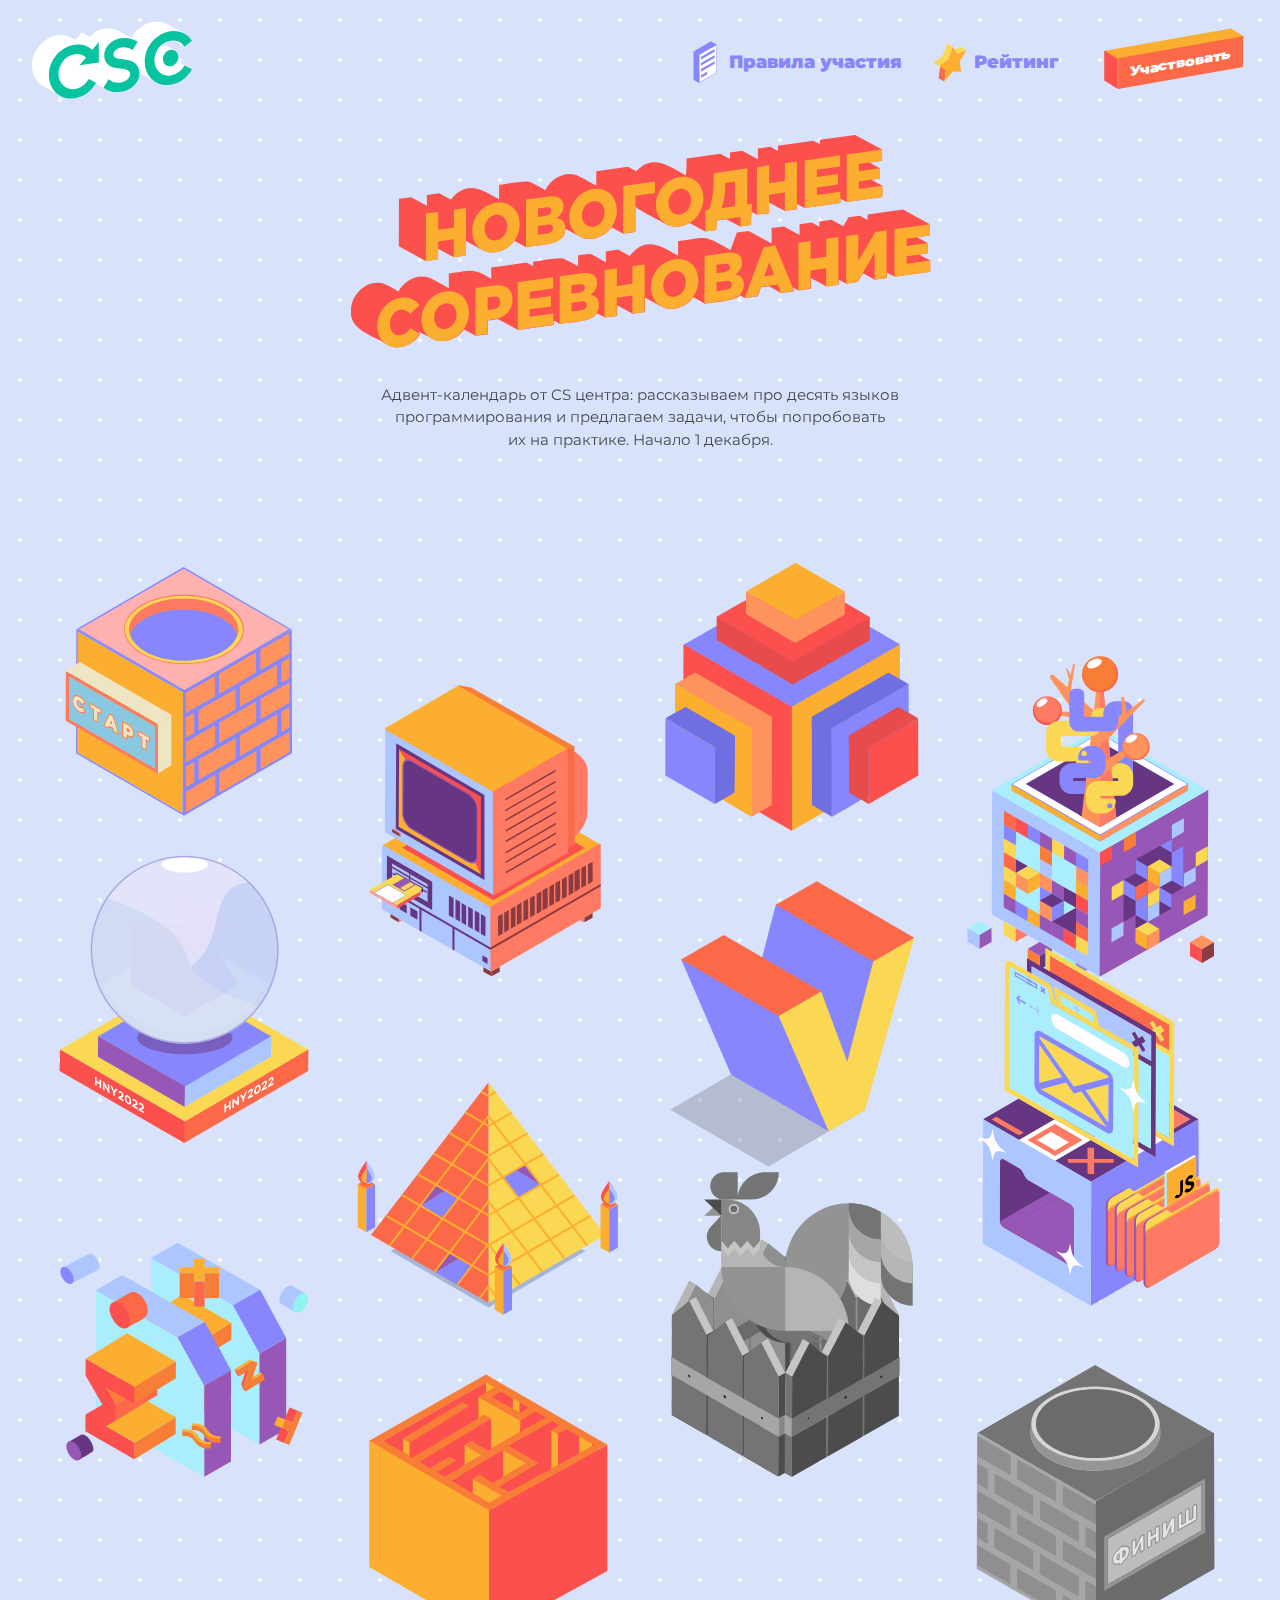
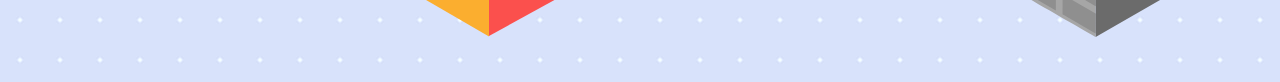
==== index.html @ 32e1a14e "fix" ====
<!DOCTYPE html>
<html lang="en">
<head>
    <meta charset="utf-8">
  <title>Новогоднее соревнование в CS центре</title>
  <meta name="viewport" content="width=device-width, initial-scale=1">
  <link rel="shortcut icon" href="img/favicon.ico"/>
  <link rel="preconnect" href="https://fonts.googleapis.com">
  <link rel="preconnect" href="https://fonts.gstatic.com" crossorigin>
  <link href="https://fonts.googleapis.com/css2?family=Montserrat:ital,wght@0,400;0,900;1,400&display=swap"
        rel="stylesheet">
  <link rel="stylesheet" href="css/style.css">
  <meta property="og:image" content="https://advent.compscicenter.ru/img/meta.jpg">
  <!-- Yandex.Metrika counter -->
  <script type="text/javascript">
    (function (m, e, t, r, i, k, a) {
      m[i] = m[i] || function () {
        (m[i].a = m[i].a || []).push(arguments)
      };
      m[i].l = 1 * new Date();
      k = e.createElement(t), a = e.getElementsByTagName(t)[0], k.async = 1, k.src = r, a.parentNode.insertBefore(k, a)
    })
    (window, document, "script", "https://mc.yandex.ru/metrika/tag.js", "ym");

    ym(86596316, "init", {
      clickmap: true,
      trackLinks: true,
      accurateTrackBounce: true
    });
  </script>
  <noscript>
    <div><img src="https://mc.yandex.ru/watch/86596316" style="position:absolute; left:-9999px;" alt=""/></div>
  </noscript>
  <!-- /Yandex.Metrika counter -->
</head>
<body>
<header class="header">
  <div class="header__logo"><img src="img/logo-csc.svg" width="160" height="80" alt=""></div>
  <div class="header__menu">
    <a class="header__link" href="/rules.html"><img src="img/rules.svg" width="48" height="48"
                                                    alt="">Правила
      участия</a>
    <a class="header__link" href="/top.html"><img src="img/star.svg" width="48" height="48"
                                                  alt="">Рейтинг</a>
    <div id="btnModal" class="btn-start">
      <span class="side-top"></span>
      <span class="side-left"></span>
      <span class="side-right">Участвовать</span>
    </div>
  </div>
</header>

<img src="img/logo-3.svg" style="width: 90%; max-width: 600px; margin: 0 auto 20px auto;" alt="">
<p class="subtitle">Адвент-календарь от&nbsp;CS&nbsp;центра: рассказываем про десять языков программирования и&nbsp;предлагаем
  задачи, чтобы попробовать их&nbsp;на&nbsp;практике.
  Начало 1&nbsp;декабря.</p>

<div class="steps-wrapper">
  <div class="step" id="start">
    <div class="svg-wrapper">
      <svg version="1.1" id="Layer_1" xmlns="http://www.w3.org/2000/svg" x="0" y="0" viewBox="0 0 520 972"
           xml:space="preserve">
  <path d="M466.6 554.1 259.3 434.6 53.6 554.2l.5.3h.2l206.4 119.2 205.2-119.2h-.7l.9-.1.5-.3z" fill="#ffb1b0"/>
        <g id="side-back">
    <path
      d="M370 553.1H148.9c.2 16.3 11.1 32.6 32.6 45 21.6 12.5 50 18.7 78.3 18.7 2.1 0 4.1 0 6.2-.1 4.3-.1 8.6-.4 12.9-.9 3.4-.3 6.7-.8 10-1.3 6.3-1 12.4-2.3 18.4-3.9 2.9-.8 5.7-1.6 8.4-2.6.1 0 .1 0 .2-.1 4.6-1.6 9-3.4 13.3-5.4.1 0 .2-.1.3-.1 2.9-1.4 5.7-2.8 8.4-4.4 21.4-12.3 32-28.6 32.1-44.9z"
      fill="#ff7a63"/>
          <path
            d="M350.1 522.6zM370 529c-5.9-8.6-14.9-16.5-26.6-23.3-15.4-8.9-34.3-15.1-54.9-18 20.6 3 39.5 9.1 54.9 18 11.7 6.8 20.7 14.7 26.6 23.3zM176 505.7c15.5-9 34.5-15.2 55.3-18.1-20.7 3-39.8 9.1-55.3 18.1-20 11.6-31.8 26.6-34 42.8 2.2-16.1 14.1-31.2 34-42.8zM53.6 554.2l205.8-119.6z"
            fill="none"/>
          <path
            d="M378.4 554.2c0-6.9-1.8-13.6-5.2-20-.3-.5-.6-1.1-.9-1.6-.7-1.2-1.5-2.4-2.3-3.6-5.9-8.6-14.9-16.5-26.6-23.3-15.4-8.9-34.3-15.1-54.9-18-9.4-1.4-19.1-2-28.9-2-9.7 0-19.1.7-28.3 2-20.8 2.9-39.8 9.1-55.3 18.1-20 11.6-31.8 26.6-34 42.8-.3 1.9-.4 3.8-.4 5.7v.3h.4v1.4h236v-1.4h.4v-.4z"
            fill="#ff7a63"/>
          <path
            d="M143.2 556.2h8.2c-.2-16.1 10.2-32.3 31.4-44.6 2.5-1.4 5-2.8 7.7-4.1 1.9-.9 3.8-1.7 5.8-2.6 1.2-.5 2.5-1 3.8-1.5 8.9-3.4 18.5-5.9 28.5-7.6 2.7-.5 5.4-.9 8.1-1.2 7.4-.9 14.8-1.4 22.3-1.4h.2c7.4 0 14.8.5 22 1.3 2.8.3 5.5.7 8.2 1.2 13.8 2.3 26.9 6.2 38.6 11.8.4.2.7.4 1.1.5 2.3 1.1 4.5 2.3 6.6 3.5 6.2 3.6 11.5 7.5 15.9 11.7.1.1.3.2.4.4 1.2 1.2 2.4 2.4 3.4 3.6.2.2.4.5.6.7l.1.1c7.6 8.8 11.4 18.5 11.4 28.2h8.5c.1-17.4-11.4-34.8-34.4-48.1-16.8-9.7-37.4-15.8-59.1-18.4-.3 0-.5-.1-.8-.1-2.4-.3-4.9-.5-7.4-.7-7.7-.6-15.5-.7-23.3-.4h-.3c-9 .4-18 1.3-26.7 2.9-1.2.2-2.5.5-3.7.7-1.9.4-3.8.8-5.6 1.3-.1 0-.1 0-.2.1-13.6 3.3-26.3 8.2-37.4 14.6-22.8 13.2-34.1 30.7-33.9 48.1z"
            fill="#fbd854"/>
          <path
            d="M259.3 434.6 53.6 554.2l.5.3 87.6 10v-10.3c0-1.9.1-3.8.4-5.7 2.2-16.2 14.1-31.2 34-42.8 15.5-9 34.5-15.2 55.3-18.1 9.1-1.3 18.6-2 28.3-2 9.9 0 19.6.7 28.9 2 20.6 3 39.5 9.1 54.9 18 11.7 6.8 20.7 14.7 26.6 23.3.8 1.2 1.6 2.4 2.3 3.6.3.5.6 1.1.9 1.6 3.4 6.4 5.1 13.1 5.2 20v10.3l87.6-10 .5-.3-207.3-119.5z"
            fill="#ffb1b0"/>
          <path
            d="M288.5 487.7c-9.4-1.4-19.1-2-28.9-2-9.7 0-19.1.7-28.3 2 9.1-1.3 18.6-2 28.3-2 9.9 0 19.6.6 28.9 2zM141.6 554.2c0-1.9.1-3.8.4-5.7-.2 1.9-.4 3.8-.4 5.7v.3c.1-.1 0-.2 0-.3zM370 529c.8 1.2 1.6 2.4 2.3 3.6-.7-1.2-1.5-2.4-2.3-3.6z"
            fill="#ffb1b0"/>
          <path fill="#8886fc"
                d="m53.6 554.2 205.7-119.6 207.1 119.6-.5.3h6.1L259.3 431.4 48 554.2l.5.3h5.6zM259.3 434.6l207.1 119.6z"/>
          <path
            d="M335 532.8c-2.4-1.4-5-2.7-7.6-3.9-42.2-19.9-104.7-18.5-143.9 4-16.1 9.2-25.9 20.7-29.5 32.7 3.6 12.1 13.7 23.7 30 33.1 41.9 23.9 109.9 23.9 151.5 0 16.1-9.2 25.9-20.7 29.5-32.7-1.8-5.8-5-11.6-9.7-17-5.1-5.9-11.8-11.4-20.3-16.2z"
            fill="#8886fc"/>
  </g>
        <g id="flag">
    <g id="group_00000018919276473074870070000007630770149804417209_">
      <path id="wood" d="m423.6 5.6 9.6 8.1-100.4 119.4-9.6-8.1L423.6 5.6z" fill="#a1a3a8"/>
      <g id="textile">
        <path d="m423.8 5 14.9 12.6-12.6 14.9-14.9-12.6L423.8 5z" fill="#8886fc"/>
        <path d="m438.7 17.6 14.9 12.6L441 45.1l-14.8-12.6 12.5-14.9z" fill="#fff"/>
        <path d="m453.6 30.1 14.9 12.6L456 57.6 441 45l12.6-14.9zM483.5 55.3l14.9 12.6-12.6 14.9-14.9-12.6 12.6-14.9z"
              fill="#8886fc"/>
        <path
          d="m468.5 42.7 14.9 12.6-12.6 14.9-14.9-12.6 12.6-14.9zM411.2 19.9l14.9 12.6-12.6 14.9-14.9-12.6 12.6-14.9z"
          fill="#fff"/>
        <path d="m426.2 32.6 14.9 12.6-12.6 14.9-14.9-12.6 12.6-14.9z" fill="#8886fc"/>
        <path
          d="M441.1 45.1 456 57.6l-12.5 14.9-14.9-12.6 12.5-14.8zM470.9 70.2l14.9 12.6-12.6 14.9-14.9-12.6 12.6-14.9z"
          fill="#fff"/>
        <path d="m456 57.6 14.9 12.6-12.6 14.9-14.9-12.6L456 57.6z" fill="#8886fc"/>
        <path d="M386.1 49.7 401 62.3l-12.6 14.9-14.9-12.6 12.6-14.9z" fill="#fff"/>
        <path d="m401 62.3 14.9 12.6-12.6 14.9-14.9-12.6L401 62.3z" fill="#8886fc"/>
        <path d="m416 74.9 14.9 12.6-12.6 14.9-14.9-12.6L416 74.9zM445.8 100l14.9 12.6-12.6 14.9-14.9-12.6 12.6-14.9z"
              fill="#fff"/>
        <path
          d="m430.9 87.5 14.9 12.6-12.6 14.9-14.9-12.6 12.6-14.9zM398.7 34.9l14.9 12.6L401 62.4l-14.9-12.6 12.6-14.9z"
          fill="#8886fc"/>
        <path d="M413.6 47.4 428.5 60l-12.6 14.9L401 62.4l12.6-15z" fill="#fff"/>
        <path d="m428.5 59.9 14.9 12.6-12.6 14.9L416 74.9l12.5-15zM458.3 85l14.9 12.6-12.5 14.9-14.9-12.6L458.3 85z"
              fill="#8886fc"/>
        <path d="m498.4 67.9 14.9 12.6-12.6 14.9-14.9-12.6 12.6-14.9z" fill="#fff"/>
        <path d="m485.8 82.7 14.9 12.6-12.6 14.9-14.9-12.6 12.6-14.9z" fill="#8886fc"/>
        <path d="m473.3 97.7 14.9 12.6-12.6 14.9-14.9-12.6 12.6-14.9z" fill="#fff"/>
        <path d="m460.7 112.5 14.9 12.6L463 140l-14.8-12.5 12.5-15z" fill="#8886fc"/>
        <path d="m443.4 72.5 14.9 12.6-12.6 14.9-14.9-12.6 12.6-14.9z" fill="#fff"/>
      </g>
    </g>
  </g>
        <g id="hand">
                  <g id="finger">
    <g id="group_00000143580606124979761300000018075199754390629787_">
      <path
        d="M319.8 345.7s13.7-13.9 13.4-13.9c16.1-15.9 11.3-35.3-10.3-38.3-6.7 1-21.1 16.4-21.1 16.4-1.2 1.2-5.5 6.5-6.8 7.8l-3.8 3.7 28.6 24.3zm-12.3-25.2s.1 0 0 0c.1 0 0 0 0 0z"
        fill="#fbd854"/>
      <path d="m300.3 329.9 21.1-21.3c5.4-3.3 12.4 4.4 7.9 9-.2.2-19.1 21.5-19.1 21.5l-9.9-9.2z" fill="#fbae2f"/>
    </g>
  </g>
          <g id="group">
      <path
        d="M327.4 220.2c-8.7 10.4-41.7 49.7-51 60.7l-50-42 51-60.7 7.2 6 12.1 10.2c2.8 2.3 8.5 7.2 11.3 9.5l12.1 10.2 7.3 6.1zM326.5 203.4l21.6-25.7 9.9 8.3-21.6 25.7-9.9-8.3zM315.7 284.3l-16.2 19.2-15-12.6 1.3-1.5 31.4-37.4c6.8 9.6 6.2 23.5-1.5 32.3z"
        fill="#8ac8e1"/>
            <path d="M306.1 321.5s-.1 0 0 0c-.1 0 0 0 0 0z" fill="#fff"/>
            <path d="M247.8 361.3c-.4.1-.8.2-1.2.2.4-.1.8-.1 1.2-.2z" fill="#adc6ff"/>
            <path
              d="M295.6 314.4c-.3 1.3-.6 4.7-.8 6 0 0-42.2 42.6-43.9 43.1 0 0-6-3.6-5.9-3.6.4-14.8 8.7-29.2 16.1-42.1l16.2-19.2 18.3 15.8z"
              fill="#adc6ff"/>
            <path
              d="M246.6 361.5c.4 0 .8-.1 1.2-.2-.4.1-.8.1-1.2.2zm67.7-4.4-.1.1c.1 0 .1 0 .1-.1.1 0 0 0 0 0zm-67.7 4.4c.4 0 .8-.1 1.2-.2-.4.1-.8.1-1.2.2z"
              fill="#fff"/>
            <path
              d="m301 310.5-1-.3c-1.3 1.3-5.8 6.8-7.2 8.2 0 0-41.1 40.9-41.8 41.4h-1c-3 3.2-7.9-.1-10-2.1-5.2-6.5 1.5-17.5 3.2-24.4-6.8-4.7-17.6 1.1-22.3 6.4-7.1 8.5-8.5 21.1-7.4 30.4l12.6 61.5-33.7 217.9c-.3 1.9.2 3.8 1.5 5.2 1.2 1.4 3 2.3 4.9 2.3h97.8c3.5 0 6.3-2.7 6.5-6.1L314 459.8l53.6-53.6c7.3-7.3 7.3-19.1 0-26.4-2-2-4.4-3.5-7-4.4 2.2-9.7-4.5-20-14.2-22 1.1-8.8-5.4-17.2-14.4-19m-26-12.9s.1 0 0 0c.1 0 0 0 0 0z"
              fill="#fbd854"/>
            <path
              d="M306 321.5s.1 0 0 0c.1 0 0 0 0 0zm8.3 35.6-.1.1c.1 0 .1 0 .1-.1.1 0 0 0 0 0zM303 199.7l5 4.2-5-4.2z"
              fill="#fff"/>
            <path d="m300.5 112 2.1-2.5 10 8.4-11 12.1-1.1-18z" fill="#8ac8e1"/>
            <path d="m314.3 357.1-.1.1c.1 0 .1 0 .1-.1.1 0 0 0 0 0zm-8.3-35.6s.1 0 0 0c.1 0 0 0 0 0z" fill="#fbae2f"/>
            <path
              d="M306 321.5s.1 0 0 0c.1 0 0 0 0 0zm0 0s.1 0 0 0c.1 0 0 0 0 0zm-59.4 40c.4 0 .8-.1 1.2-.2-.4.1-.8.1-1.2.2zm3.4-1.7h1-1z"
              fill="#fbd854"/>
            <path
              d="M323 324.5c-7.8 9.6-17.9 21.2-24.9 29.8l-1.3 1.6c-2.2 2.7-1.9 6.6.7 8.9s6.5 2.2 8.9-.2l3.3-3.3 4.5-4.5h.2s0-.1-.1-.1l9.5-9.5c1.9-1.9 4.9-2.2 7.1-.7 3.1 1.9 3.3 6.4.7 8.9L329 358h.1c-4.5 4.4-11.3 11.2-15.8 15.6l9.4 9.2 9.3-9.1 6.5-6.5c3.5-3.6 9.9-1 9.9 4.1 0 1.5-.6 3-1.7 4l-5.8 5.7c-2.8 2.8-7.6 7.5-10.5 10.3l4.7 4.6 4.7 4.6c4-3.9 9.5-9.4 13.5-13.3 5.6-1.6 9.9 5.3 5.7 9.5-3.5 3.4-10.5 10.4-14 13.8L303.5 452c-1.2 1.1-1.9 2.7-2 4.4l-.1 2.2L290.8 644h-84.1l32.9-211.7c.1-.8.1-1.6-.1-2.3l-12.8-62.3c-.6-6.8.6-16.1 5.5-20.8.4 5 .9 10.7 1.2 13.4 1.1 9.6 9.1 15.4 18.2 13.2 3.9-.9 7.9-3.1 11.2-6.4l30.2-30.2 18.9-18.9"
              fill="#fbae2f"/>
            <g>
        <path d="M355.9 152.4c-7.7 9.2-30.1 35.8-38.2 45.4-4.3-3.6-29.6-24.9-34.4-28.9l38.2-45.4 34.4 28.9z"
              fill="#8ac8e1"/>
              <path d="M269.6 294.4c-30.9 28-75.5-7.7-55.3-43.9.3-.6 4.3-6 4.6-6.6l56.7 44.7-6 5.8z" fill="#adc6ff"/>
              <path
                d="m345.5 218 28.6-34.1-18.3-15.4 14.7-17.6c-18.1-15.3-52.2-44-70-58.9l-13 15.4 2.3 35c-15 17.8-57.8 68.9-73.4 87.5-13.8 13.4-21.2 33.8-14.1 52-14.1-1.8-28.6 3.8-37.7 14.8l9.9 8.4c9.9-12.3 29.5-14 41.4-3.6 9.7 8.2 22.2 11.9 34.7 10.4-3.7 6.7-6.6 13.6-8.8 20.8 0 0 0-.1-.1-.1-1.2 6.2-9 22-1.9 26 2 2.6 7.7 3.8 11 1.1.6-15.4 4.9-31.1 13.5-44.1l12.7-15.1 16.4 13.8c-.3 1.3-.6 2.7-.8 4 3.5-3.6 8.4-8.1 11.5-12l.2.2c19-26.3 50.2-1.7 32.6 20.2l-5.2 6.4c2.7.6 5.2 1.8 7.3 3.5l8.3-9.8c13.6-15.3 1.5-41.2-18.9-40.7 7.2-13 5.3-30.6-4.4-41.8m12.2-34.1-8.4-7 20.3-24.2 8.4 7-20.3 24.2zm-33.5-99.3 8.4 7.1-8.7 9.6-1-15.2 1.3-1.5zm18.6 15.6 31.7 26.6c-7.1 8.5-27.7 32.9-35.1 41.8-4-3.3-27.2-22.9-31.7-26.6l35.1-41.8zM267 292c-29.5 24.2-68.8-11.2-48.3-43l49.7 41.8c-.5.4-1 .8-1.4 1.2zm47.7-7.2-14.9 17.8L286 291l1.2-1.4 29-34.5c6.2 8.7 5.6 21.6-1.5 29.7zm-.4-49-37.9 45.1-50-42 51-60.7 7.2 6-27.1 32.2c-2.8 3.3-2.4 8.3 1 11.2 3.4 2.8 8.4 2.4 11.2-1l27.1-32.2c2.8 2.3 8.5 7.2 11.3 9.5L281 236.1c-2.8 3.3-2.4 8.3 1 11.2 3.3 2.8 8.3 2.4 11.2-1l27.1-32.2 7.3 6.1-13.3 15.6z"
                fill="#fff"/>
              <path
                d="M242.5 332.6c-.1.2-.2.5-.2.8l-.1-.1.2-.8.1.1zm5.3 28.7c-.4.1-.8.2-1.2.2.4-.1.8-.1 1.2-.2zm3.8-9.2-1.6 7.7c1 0 .9 0 1 .1 0-2.6.2-5.2.6-7.8z"
                fill="#fff"/>
      </g>
    </g>
  </g>
        <g id="side-front">
    <path
      d="m472.6 748.6-.1-48.9-.1-47.3-.1-49.7-.1-48.2-66 37.4-81.6 47.1-65.3 37.7.1 48.9v.8l.1 47.3v1.6l.1 47.3v.8l.1 48.1v.8l.1 48.9 65.3-37.7.7-.4 80.9-46.7 66-38.1-.1-49.7z"
      fill="#8886fc"/>
          <path fill="#ff935e"
                d="m263.6 719-.1-39.9 57.5-33.2.1 40zM329.5 876.2l-.2-40 73.1-42.1.1 39.9zM411 829.1l-.1-40 57.5-33.1.1 39.9zM452 756.4l-.1-39.9 16.3-9.4.1 39.9zM370.5 803.5l-.2-39.9 73.1-42.2.1 39.9zM410.8 731.2l-.2-39.9 57.5-33.1.1 39.9zM451.8 659.4l-.1-39.9 16.2-9.4.2 39.9zM264.2 913.9l-.1-40 57.4-33.1.1 39.9zM288.9 850.6l-.1-39.9 73-42.2.1 39.9zM329.2 778.3l-.1-39.9 73-42.1.1 39.9zM370.2 706.5l-.1-39.9 73-42.2.1 39.9zM410.5 634.2l-.1-39.9 57.4-33.1.1 39.9zM288.6 753.6l-.1-39.9 73-42.2.2 39.9zM328.9 681.3l-.1-39.9 73-42.2.2 40z"/>
          <g>
      <path fill="#ff935e" d="m263.9 816-.1-39.9 57.4-33.2.2 40z"/>
    </g>
          <g>
      <path fill="#ff935e" d="m263.8 767.9-.1-39.9 16.3-9.4.1 39.9z"/>
    </g>
          <g>
      <path fill="#ff935e" d="m264 864.9-.1-39.9 16.3-9.4.1 39.9z"/>
    </g>
          <g>
      <path d="m50.8 558.7 207.1 119.6-.7 238L50.1 796.7l.7-238z" fill="#fbae2f"/>
    </g>
          <g>
      <path d="m47.9 553.8 212.8 122.9-.7 244.5L47.2 798.3l.7-244.5zm209.3 362.5.7-238L50.8 558.7l-.7 238 207.1 119.6"
            fill="#8886fc"/>
    </g>
          <g>
      <path
        d="M344 602.7c-20.7 12-47.8 19-76.9 20 29-1 56.2-8 76.9-20 12.5-7.3 21.9-15.9 27.6-25.3-5.8 9.4-15.1 18-27.6 25.3zM141.9 558.8c2 16.6 14.1 32.1 34.7 43.9 22.4 12.9 52.2 20.1 83.8 20.1-31.6 0-61.4-7.1-83.8-20.1-20.6-11.9-32.7-27.3-34.7-43.9zM374.7 571.5c-.9 2-1.9 4-3.1 5.9 1.2-2 2.2-3.9 3.1-5.9z"
        fill="none"/>
            <path
              d="M374.4 554.5c0 16.9-11.1 33.7-33.2 46.6-7.7 4.5-16.3 8.2-25.5 11.1-3.7 1.2-7.6 2.3-11.5 3.2-1.7.4-3.3.8-5 1.1-6.2 1.3-12.5 2.3-18.8 2.9-2.2.2-4.3.4-6.5.6-2.6.2-5.2.3-7.8.4h-.7c-21.3.5-42.9-2.4-62-8.7-8.6-2.8-16.6-6.4-24-10.6-22.3-12.9-33.5-29.7-33.8-46.6h-4c0 1.4.1 2.9.3 4.3 2 16.6 14.1 32.1 34.7 43.9 22.4 12.9 52.2 20.1 83.8 20.1 2.2 0 4.4 0 6.6-.1 29.1-.9 56.2-7.9 76.9-20 12.5-7.3 21.9-15.9 27.6-25.3 1.2-1.9 2.2-3.9 3.1-5.9l.9-2.1c1.8-4.8 2.8-9.8 2.8-14.8h-3.9v-.1z"
              fill="#ff7a63"/>
            <path
              d="M261 621c8.7-.1 17.4-.7 25.8-1.8 2.9-.4 5.8-.9 8.6-1.4 1.4-.3 2.7-.5 4.1-.8 3.4-.7 6.8-1.5 10.2-2.5.5-.1.9-.2 1.4-.4 11.2-3.2 21.8-7.5 31.1-12.9 22.5-13.1 33.8-30.2 33.8-47.4h-8.5c-.1 15.9-10.5 31.8-31.4 43.9-2.6 1.5-5.3 3-8.2 4.3-.1 0-.2.1-.3.1-4.1 1.9-8.5 3.7-13 5.2-.1 0-.1 0-.2.1-2.7.9-5.5 1.8-8.2 2.5-5.8 1.6-11.8 2.9-18 3.8-3.2.5-6.5.9-9.8 1.3-4.2.4-8.4.7-12.6.8-2 .1-4 .1-6 .1-27.7 0-55.4-6.1-76.5-18.3-21-12.1-31.6-28-31.8-43.9h-8.2c.2 17.2 11.7 34.4 34.5 47.5 7.5 4.3 15.7 7.9 24.5 10.8 18.1 5.9 38.4 8.9 58.6 8.8-.1.2 0 .2.1.2z"
              fill="#fbd854"/>
            <path
              d="m375.6 569.3-.9 2.1c-.9 2-1.9 4-3.1 5.9-5.8 9.4-15.1 18.1-27.6 25.3-20.7 12-47.8 19-76.9 20-2.2.1-4.4.1-6.6.1-31.6 0-61.4-7.1-83.8-20.1-20.6-11.9-32.7-27.3-34.7-43.9-.2-1.4-.3-2.8-.3-4.3H54.1l206.6 119.3 205.2-119.2h-87.6c0 5.1-.9 10-2.7 14.8z"
              fill="#ffb1b0"/>
            <path
              d="m375.6 569.3-.9 2.1c.3-.6.6-1.4.9-2.1zM141.7 554.5zM260.4 622.8c2.2 0 4.4 0 6.6-.1-2.2 0-4.4.1-6.6.1z"
              fill="#ffb1b0"/>
            <path fill="#8886fc" d="M260.7 673.8 54.1 554.5h-5.6L260.7 677 472 554.5h-6.1zM54.1 554.5l206.6 119.3z"/>
    </g>
  </g>
        <g id="btn">
    <path fill="#ff7a63"
          d="m131.8 719-6.5-3.7-.1 19.7-6.5-3.7v-19.8l-7.1-4.1v-6.2l20.2 11.7zM95.8 710.4l2.1 1.3v11l-2.1-1.2-4.4-2.6-.1 17.4v2.4l-2.1-1.2-6.5-3.8-2.2-1.2V730l.1-17.3-5-2.9-2.1-1.2v-11l2.1 1.2zM114 739.1l2.6-6 2.6 9z"/>
          <path fill="#eee5c4" d="M95.8 712.9v6.1l-6.5-3.7-.1 19.7-6.5-3.7v-19.8l-7.1-4.1v-6.2z"/>
          <path
            d="m131.4 758.5 1.2 4.1-3.2-1.9-6.8-3.9-1.4-.8-.5-1.8-1.1-3.9-6.1-3.5-1.1 2.6-.5 1.2-1.4-.8-6.6-3.8-3.2-1.9 1.3-2.7 9.9-21 .6-1.2 1.4.8 6.1 3.5 1.4.8.5 1.8 9.5 32.4zm-8.7-4.1 6.8 3.9-9.7-32.3-6.1-3.5-9.9 21 6.6 3.8 1.7-3.8 9 5.2 1.6 5.7M152.1 752.7v3.6l-3.2-1.8v-3.7z"
            fill="#ff7a63"/>
          <path
            d="M149.9 749.6c2.2 1.3 3.6 3.2 3.6 5.5 0 2.1-1.4 2.7-3.6 1.4l-3-1.7V748l3 1.6zm2.2 6.7v-3.7l-3.2-1.8v3.7l3.2 1.8M191.1 765.5l2.1 1.2v11l-2.1-1.2-4.4-2.6-.1 17.4v2.4l-2.1-1.2-6.5-3.8-2.2-1.2v-2.4l.1-17.4-5-2.9-2.1-1.2v-11l2.1 1.2z"
            fill="#ff7a63"/>
          <path
            d="m33.7 647.2 169.5 97.9-.2 84-169.5-97.9.2-84zm95.8 113.5 3.2 1.9-1.2-4.1-9.7-32.3-.5-1.8-1.4-.8-6.1-3.5-1.4-.8-.6 1.2-9.9 21-1.3 2.7 3.2 1.9 6.6 3.8 1.4.8.5-1.2 1.1-2.6 6.1 3.5 1.1 3.9.5 1.8 1.4.8 7 3.8m-63.6-43.1 1.3-1.3-1.7-2.4-4.8-6.7-1.6-2.3-1.3 1c-1.3 1-2.1 1.1-3.6.3-2.2-1.3-3.4-4.3-3.4-6.6s1.2-4 3.4-2.7c1.4.8 2.3 2 3.4 4.1l1.3 2.6 1.7-.5 4.7-1.5 1.6-.5-1.2-2.6c-2.7-6-6.6-10.4-11.4-13.2-8-4.6-14.3-1.1-14.3 8s6.1 19.7 13.9 24.3c5.2 3.1 8.9 3 12 0m84.2 47.5c7.4 4.3 12.2 2.3 12.2-5.1 0-7.2-4.6-14.6-11.8-18.7l-10.1-5.8-2.1-1.2v2.5l-.1 26.6v2.4l2.1 1.2 6.5 3.8 2.1 1.2v-7.5l1.2.6m43.1 4v-2.5l-2.1-1.2-20.2-11.7-2.1-1.2v11l2.1 1.2 5 2.9v19.7l2.1 1.2 6.5 3.8 2.1 1.2v-19.7l4.4 2.5 2.1 1.2v-2.4l.1-6m-95.3-55v-2.5l-2.1-1.2-20.2-11.7-2.1-1.2v11l2.1 1.2 5 2.9v19.7l2.1 1.2 6.5 3.8 2.1 1.2v-19.7l4.4 2.5 2.1 1.2v-2.4l.1-6"
            fill="#8ac8e1"/>
          <path
            d="m65.4 713.9 1.7 2.4-1.3 1.3c-3 3-6.8 3.1-11.9.1-7.8-4.5-14-15.2-13.9-24.3 0-9.1 6.3-12.6 14.3-8 4.8 2.8 8.6 7.2 11.4 13.2l1.2 2.6-1.6.5-4.7 1.5-1.7.5-1.3-2.6c-1.1-2.1-2-3.3-3.4-4.1-2.2-1.3-3.4.4-3.4 2.7s1.1 5.3 3.4 6.6c1.4.8 2.3.8 3.6-.3l1.3-1 1.6 2.3 4.7 6.6zm-11.5 1.4c5.1 2.9 8 2.1 10.2-.1l-4.8-6.7c-1.4 1.1-2.8 1.6-5.2.2-3.2-1.9-5.5-6.3-5.5-10.2s2.3-5.8 5.5-3.9c2.2 1.3 3.7 3.3 5.1 6l4.7-1.5c-2-4.4-4.9-8.5-9.7-11.2-7-4-12.1-1-12.2 6.8.1 7.9 5.4 16.8 11.9 20.6M150.5 741.3c7.2 4.1 11.8 11.5 11.8 18.7 0 7.3-4.8 9.3-12.2 5.1l-1.1-.6v7.5l-2.1-1.2-6.5-3.8-2.1-1.2v-2.4l.1-26.6v-2.5l2.1 1.2 10 5.8zm-.4 21.4c5.8 3.3 10 2.4 10-3.9 0-6-3.8-11.7-9.6-15.1l-10.1-5.8-.1 26.6 6.5 3.8v-7.5l3.3 1.9"
            fill="#ff7a63"/>
          <path d="M27.3 636.2 27 734l181.6 104.8.3-97.8L27.3 636.2zM203 829 33.5 731.2l.2-84 169.5 97.9-.2 83.9"
                fill="#ff7a63"/>
          <path
            d="M54.3 687.9c4.7 2.7 7.6 6.8 9.7 11.2l-4.7 1.5c-1.3-2.7-2.9-4.7-5.1-6-3.2-1.9-5.5 0-5.5 3.9 0 4 2.2 8.4 5.5 10.2 2.4 1.4 3.8.9 5.2-.2l4.8 6.7c-2.2 2.2-5.1 3-10.2.1-6.6-3.8-11.9-12.6-11.8-20.6-.1-7.8 5.1-10.8 12.1-6.8zM119.8 726l9.7 32.3-6.8-3.9-1.7-5.8-9-5.2-1.7 3.8-6.6-3.8 9.9-21 6.2 3.6zm-5.8 13.1 5.2 3-2.5-9-2.7 6M150.5 743.8c5.9 3.4 9.7 9.1 9.6 15.1 0 6.3-4.2 7.2-10 3.9l-3.2-1.8v7.5l-6.5-3.8.1-26.6 10 5.7zm-.6 12.6c2.2 1.3 3.6.7 3.6-1.4 0-2.2-1.3-4.2-3.6-5.5l-2.9-1.7v6.8l2.9 1.8M191.1 774l-6.5-3.7-.1 19.8-6.5-3.8v-19.8l-7.1-4.1v-6.2l20.2 11.7zM243.1 719.2l-34.6 21.4L26.9 635.8l34.6-21.4z"
            fill="#eee5c4"/>
          <path fill="#eee5c4" d="m243 718.9.3 97.8-34.5 21.4-.3-97.8z"/>
  </g>
        <path fill="#fbae2f" d="m257 868.5 1-190-204-114-.8 53 181.6 104.8.1-.2.3 142.4z" id="btn-hidder"/>
</svg>
    </div>
  </div>
  <a href="/perl.html" class="step" id="perl">
    <div class="svg-wrapper">
      <svg xmlns="http://www.w3.org/2000/svg" xmlns:xlink="http://www.w3.org/1999/xlink" xml:space="preserve"
           viewBox="0 0 520 630">
        <defs>
          <clipPath id="disketa__hidder">
        <polygon stroke="black" stroke-width="20" points="27,416 27,409 81,378 141,412 80,447 "/>
      </clipPath>
      </defs>

        <g id="pc">
    <polygon fill="#ff7a63" points="84,463.5 92.2,468.6 84,473.3"/>
          <polygon fill="#8d3a40" points="68,463.9 84,473.1 84,463.5 68,454.2"/>
          <polygon fill="#8d3a40" points="250.9,570.5 267,579.8 267.1,570.1 251,560.8"/>
          <polygon fill="#fbae2f" stroke="#fbae2f" stroke-linejoin="round" stroke-miterlimit="10" stroke-width="4"
                   points="480.4,321.7 266.3,446.1 53.6,323.2 269.2,200"/>
          <path fill="#adc6ff" stroke="#adc6ff" stroke-linejoin="round" stroke-miterlimit="10" stroke-width="4"
                d="M53.2 323.5 266 446.4l-.2 121.7L53 446.3l.2-122.8z"/>
          <line x1="192" x2="192" y1="483" y2="525" fill="none"/>
          <g fill="#663682">
      <polygon points="79.1,427.6 65,419.5 64.9,435.7 79,443.8"/>
            <polygon points="86,447.8 100,455.9 100,439.9 86,431.8"/>
            <polygon points="107,460 121,468.1 121.1,451.9 107,443.8"/>
            <polygon points="88.1,393.6 75,386.1 75,391.9 88,399.4"/>
            <polygon points="205.1,433 196,427.7 195.9,466.8 205,472.2"/>
            <polygon points="217.1,440.5 208,435.3 207.9,473.9 217,479.2"/>
            <path
              d="M150.2 393.3 61 341.8l-.2 55.7L150 449l.2-55.7zm-45.7-3.7L78 374.8v3.8l-6-3.5v3.5l6 3.5v2.3l27 15.2V412l-34-19.7.1-25.7 33.5 19.4-.1 3.6zm.5-6.9L71 363v-5.5l34 19.7v5.5zm36 50.5-34-19.6V401l25 13.9v-9.7l-25-14v-3.6l34 19.6v26zm0-29.2-34-19.6v-6 .5l34 19.6v5.5z"/>
            <polygon points="132,411.4 139,415.5 139,412.4 132,408.3"/>
            <polygon points="259.1,543.9 249,538 249,549.6 259,555.5"/>
            <polygon points="192.2,425.7 183,420.4 182.9,459.5 192,464.9"/>
            <polygon points="230.1,447.6 221,442.3 220.9,481.5 230,486.8"/>
            <polygon points="243.1,455.1 234,449.9 233.9,488.6 243,493.8"/>
            <polygon points="255.1,462.2 246,456.9 245.9,496.1 255,501.4"/>
            <polygon
              points="264.5,527.2 266.5,523.8 55.2,401.9 53.2,405.2 125,446.7 125,489.8 129,491.9 129,449 190,484.3 190,527.1 194,529.3 194,486.5"/>
    </g>
          <polygon fill="#8d3a40" points="283,560.8 283,570.5 267,579.8 267,570.1"/>
          <polygon fill="#ff7a63" points="450,463.8 449.9,473.9 433,464.2 433.1,454"/>
          <polygon fill="#8d3a40" points="466,454.5 466,464.2 450,473.4 450,463.7"/>
          <path fill="#ff7a63" stroke="#ff7a63" stroke-linejoin="round" stroke-miterlimit="10" stroke-width="4"
                d="M266.8 444.1 480 321l.2 123.5L267 567.6l-.2-123.5z"/>
          <polygon fill="#8d3a40" points="377,405.1 377.1,444.2 368,449.6 367.9,410.4"/>
          <polygon fill="#8d3a40" points="365,412.4 365.1,451.5 356,456.9 355.9,417.7"/>
          <polygon fill="#8d3a40" points="352,420 352.1,458.7 343,463.9 342.9,425.3"/>
          <polygon fill="#8d3a40" points="339,427 339.1,466.2 330,471.5 329.9,432.4"/>
          <polygon fill="#8d3a40" points="314,441.6 314.1,480.8 305,486.2 304.9,447"/>
          <polygon fill="#8d3a40" points="301,449 301.2,488.1 292,493.5 291.9,454.3"/>
          <polygon fill="#8d3a40" points="289,456.3 289.1,495.4 280,500.8 279.9,461.6"/>
          <polygon fill="#8d3a40" points="326,434.3 326.2,473.5 317,478.8 316.9,439.7"/>
          <polygon fill="#8d3a40" points="440,368.5 440.2,407.7 431,413 430.9,373.9"/>
          <polygon fill="#8d3a40" points="428,375.9 428.1,415.1 419,420.4 418.8,381.2"/>
          <polygon fill="#8d3a40" points="415,383.2 415.1,422.4 406,427.7 405.9,388.5"/>
          <polygon fill="#8d3a40" points="466,353.9 466.1,393 457,398.4 456.9,359.2"/>
          <polygon fill="#8d3a40" points="453,361.2 453.1,400.4 444,405.7 443.9,366.6"/>
          <polygon fill="#8d3a40" points="440,368.5 440.2,407.7 431,413 430.9,373.9"/>
          <polygon fill="#8d3a40" points="390,397.8 390.1,437 381,442.3 380.9,403.2"/>
          <polygon fill="#8d3a40" points="377,405.4 377.1,444.1 368,449.3 367.9,410.7"/>
          <polygon fill="#8d3a40" points="402,390.5 402.1,429.7 393,435 392.8,395.8"/>
          <polygon fill="#fb504d" points="450.5,326.8 270.4,429.8 91,326.3 271.1,223.2"/>
          <g>
      <path fill="#ff7a63" stroke="#ff7a63" stroke-miterlimit="10" stroke-width="4"
            d="M454.5 175.2c0-22.8-26.5-37.1-26.5-37.1l.5 166.7S454 283.5 454 255l.5-79.8z"/>
            <path fill="#adc6ff" stroke="#adc6ff" stroke-linejoin="round" stroke-miterlimit="10" stroke-width="4"
                  d="M59.6 92.4 272 215.1l-.6 202.4L59 294.8l.6-202.4z"/>
            <polygon fill="#fc6949" stroke="#fc6949" stroke-linecap="round" stroke-linejoin="round"
                     stroke-miterlimit="10" stroke-width="4" points="428,128.5 428.6,319.4 416,326.8 415.4,131.1"/>
            <polygon fill="#8d3a40" points="86,298.6 86,304.2 71,295.5 71.1,290"/>
            <path fill="#ff7a63"
                  d="m240 344 .3-92.3c0-12-8.4-26.7-18.9-32.7L111 155.3c-10.4-6-19-1.2-19 10.8l-.3 92c0 12 8.4 26.7 18.9 32.7L221 354.5c10.5 6.1 19 1.2 19-10.8v.3z"/>
            <path fill="none" stroke="#663682" stroke-miterlimit="10" stroke-width="13"
                  d="m85.5 132.1-.6 153.1 161.6 93.7V226.2l-161-94.1z"/>
            <polygon fill="#fb504d" points="97.4,154.2 85.3,132.1 246.3,226.2 233.4,233.6"/>
            <polygon fill="#fbae2f" points="246,378.5 233.9,349.2 87.7,271.1 84,285.3"/>
            <path fill="#ff7a63" stroke="#ff7a63" stroke-linejoin="round" stroke-miterlimit="10" stroke-width="4"
                  d="M271.5 215.1 415 132.3l1 194.6v8l-75 43.3-69 39.8-.5-202.9z"/>
            <polygon fill="#8d3a40" points="394,316.6 394,319.9 295,377.1 295,375.5 295,373.8"/>
            <polygon fill="#8d3a40" points="394,296.1 394,299.4 295,356.6 295,354.9 295,353.3"/>
            <polygon fill="#8d3a40" points="393,173 393,176.2 294,233.4 294,231.8 294,230.2"/>
            <polygon fill="#8d3a40" points="393,214 393,217.3 294,274.5 294,272.8 294,271.2"/>
            <polygon fill="#8d3a40" points="393,194.6 393,197.8 294,255 294,253.4 294,251.8"/>
            <polygon fill="#8d3a40" points="394,234.5 394,237.8 295,295 295,293.4 295,291.7"/>
            <polygon fill="#8d3a40" points="394,255.1 394,258.3 295,315.5 295,313.9 295,312.3"/>
            <polygon fill="#8d3a40" points="394,277.4 394,280.6 295,337.8 295,336.2 295,334.6"/>
            <polygon fill="#f87e37" stroke="#f87e37" stroke-linejoin="round" stroke-miterlimit="10" stroke-width="4"
                     points="428.4,128.5 415.4,131.1 202.6,8.2 225.9,12.6"/>
            <polygon fill="#fbae2f" stroke="#fbae2f" stroke-linejoin="round" stroke-miterlimit="10" stroke-width="4"
                     points="412.1,131.1 269.9,213.7 59,92.4 201.2,9.8"/>
            <polygon fill="#fb504d" points="246,378.5 246,225.6 233,233.1 233,353.1"/>
            <polygon fill="#fbae2f" points="85,132.1 84,285.3 100.3,274.7 97.1,154.2"/>
            <path fill="#9657b6"
                  d="M221.1 218.9c10.4 6 18.9 20.7 18.9 32.8l-.3 92.4c0 12-8.6 16.9-19 10.8L109.9 291C99.5 285 91 270.3 91 258.2l.3-92.4c0-12 8.6-16.9 19-10.8l110.8 63.9zM236 342l.3-91.9c0-10.2-6.2-22.6-15-27.7l-110.2-63.6c-8.9-5.1-16.1-1-16.1 9.2l-.3 91.7c0 10.2 7.2 22.6 16 27.7L220.8 351c8.9 5.1 15.2 1 15.2-9z"/>
            <polygon fill="#fb504d" points="86,304.2 87.7,303.3 87.8,297.7 72.8,289.1 71.1,290 86,298.6"/>
            <path fill="#663682"
                  d="M221 222.3c8.9 5.1 16.1 17.6 16 27.8l-.3 92.2c0 10.2-7.3 14.3-16.2 9.2L110 287.6c-8.9-5.1-16.1-17.6-16-27.8l.3-92.2c0-10.2 7.3-14.3 16.1-9.2L221 222.3z"/>
    </g>
          <polygon fill="#8d3a40" points="265.2,527.6 263.2,524.1 482,397.8 482,402.4"/>
  </g>

        <g id="screen">
    <path id="screen--on" fill="#fff"
          d="M221 222.3c8.9 5.1 16.1 17.6 16 27.8l-.3 92.2c0 10.2-7.3 14.3-16.2 9.2L110 287.6c-8.9-5.1-16.1-17.6-16-27.8l.3-92.2c0-10.2 7.3-14.3 16.1-9.2L221 222.3z"/>
          <path id="perl-camel" fill="#f87e37"
                d="M193.1 269.5c-1.3.4 1 5.7.9 5.5-.3-.4-1.1-.8-1.3-.8.6 2.4.3 3.5.3 3.5l-.6-.9c.4 1-.2 3.5-1.1 4.1-.9.6-.9 2-.9 2l-1.8 1.1c-2.5-8.2 4.8-7.3.5-19.1-.3 3.7-1.7 5.2-1.8 5.3-1.5 7.2 1.1 13.8-.2 18.2 1.9 3.1-2 8.7-1.4 13-.1 2.5 2.1 5.1.4 6.2 3 4.6-1.9 3.7-3.3.9-2.4.7-3.3-3.9-.7-3.9-.7-2.6 1.3-4.2 1.4-4.9 1.3-5.9-.9-9.4.6-13.3-2.4-7-4.8-20.1-4.2-20-4.9 5.6-4.7 11.1-4.1 16.1-.7.4-7 5.8-6.3 6.6.6.8.4 1.3.4 1.3 3.4 2.1 3.2 10.1.8 7.7-1.6 1.1-3.2-6.3-3.1-6-.2.6-.6.4-.8.3 1.8 5.8-4.9.7-6.7-.7-1.7-2.5 2.3-2.4 3.1-1.5-.1-1.2 1-1 1-1-.3-1.6.8-1.8.8-1.8-.4-3.9-10-14.5-6.9-16.5-.3-5.1 2.3-9.8 2.5-10-.9-.3-3.9-2.2-4.1-2.3 0 .3-.7 5-1.9 7-1.2 1.9-.6 4.4-.6 4.5-.4-.3-.7-.6-.7-.6 1.6 6.6-2.4 6.5-1.7 10.4-1.2.5-.5 7.2-2.1 7.5-.6.3.1.8 0 1.8-1 3.8-14.3-8.9-3.6-4.8.1-3.7 2.4 0 3.4-7 .9-4.8-.6-6 .3-8.9-.3-.6-1.3-4.1-.2-4.6-2.6-7 3.6-13.5-3.6-12.5.1-.8-.2-1.7-.2-1.7 0 .8-.9 1.5-1 1.5-.6-2.1-3.4-4.5-5.3-7.2-1.8-2.7-3.5-7.3-3.6-7.5-.4.1-.5 1-.5 1-1.2-2.4-1-4.4-1-4.5-.1 0-.4.5-.4.5-2.9-8.1-.9-13.2-.8-13.5-.4-.2-.9.1-.9.1.4-2.1 2-2.7 2.1-2.7-.3-.2-.6-.3-.8-.5 1.9-.8 2.3-2.5 2.4-2.6-.3-1.8-4.6-3.6-4.8-4.9-1.7-1.1-1.2-2.3-1.2-2.4-.9-.3-.2-1.8.4-1.6.2-1.1.7-1.1.8-1.1 1.4-2.4 6.6 3.5 8.4 2.3-.1-.3-.4-.6-.4-.6.6-1.5 2.1-.6 2.6-.1.1-.6.9-.4.9-.4.1.8.5 1.4.6 1.5.3-.3 1.1.1 1.2.1-.2.2-.3.5-.4.5 1.9 1 5.6 7.7 4.3 9 2 1.9 1.7 7.7 1.1 9.3-.2-.4-.6-.7-.6-.7.8 2.2-.4 4.3-.5 4.5.1-.4-.3-1-.4-1-.7 1.6-1.8 5.7.8 6.4-.2-5.4 3-10.3 9.2-9.7 2.6-.6 4.6-4.5 6.7-5 15.8-.4 16.9 13.3 20 23.8 2.6 4.6 3.9 14.6 7.1 19.6 1.6 3.2 1.9 5.8 1.9 6-.1 0-.2-.2-.4-.3zm-23 12.3c1.5-.6-.5-16.7.4-16.6l-.7-.4c-.3 3-2.7 4.3-2.4 6.5-.3-.3-.7-.9-.7-.9-.3 2.2-1.2 3.9-2.7 5.2-.2-1.1-.6-1.4-.7-1.4-.2 1.5-1.2 2.4-1.2 2.4.4 1.1 3.9 8.9 4.8 9.2l3.2-4"/>
          <path id="screen__hidder" style="fill:#663682;" d="M221,222c8.9,5.1,16.1,17.8,16,28v92c0,10.2-8.1,15.1-17,10l-110-64
		c-8.9-5.1-16.1-17.8-16-28v-93c0-10.2,7.2-14.1,16-9L221,222z"/>
  </g>

        <g clip-path="url(#disketa__hidder)">
          <g id="disketa">
			<polygon style="fill:#FBD854;" points="127.1,413.3 80.7,439.9 27,409 81,378 130,406 			"/>
            <polygon style="fill:#FE9C99;" points="80.5,439.9 81,446.4 27.6,415.6 27,409.2 			"/>
            <polygon style="fill:#FB504D;" points="127,420.1 81.5,446.4 80.6,439.9 127,412.8 			"/>
            <polygon style="fill:#9657B6;" points="118.6,399.4 95.1,412.8 71.8,399.4 95.2,385.9 			"/>
            <polygon style="fill:#FBD854;" points="114.9,399.4 95.2,410.5 87,405.7 106.7,394.6 			"/>
            <path style="fill:#FFFDFF;stroke:#8886FC;stroke-miterlimit:10;" d="M36.8,414.5l25.3-14.2c0.9-0.5,1.9-0.5,2.8,0l30,17.3
				c1.9,1.1,1.9,3.8,0,4.9L72.4,435"/>
    </g>
  </g>

</svg>
    </div>
  </a>
  <a href="/lua.html" class="step" id="lua">
    <div class="svg-wrapper">
      <svg xmlns="http://www.w3.org/2000/svg" xml:space="preserve" viewBox="0 0 520 570">
        <polygon fill="#fb504d" points="259.5,304.7 259.8,549.2 46,426.4 46.7,181.8"/>
        <polygon fill="#8886fc" points="259.4,304.6 47.7,182.2 261.2,58.9 472.5,182.1"/>
        <polygon fill="#fbae2f" points="259.8,304.7 259.5,549.2 473.3,426.4 472.6,181.8"/>

        <g id="lua-right-side">
          <polygon fill="#8886fc" points="338,347.4 338.5,521.3 489.8,433.9 489.3,260.1"/>
          <g id="right-side-inner">
          <polygon fill="#fb504d" points="410.8,384.2 411.1,496.5 508.8,440 508.5,327.7"/>
            <polygon fill="#e84b4b" points="469.4,305 508.5,327.7 410.8,384.2 411.1,496.5 371.9,473.7 371.6,361.4"/>
          </g>
          <polygon fill="#8886fc"
                   points="489.3,260.1 489.5,316.8 468.2,304.5 371.2,361.5 372.2,480.5 390.2,491.4 338.5,521.3 338,347.4"/>
          <polygon fill="#6f6fe2" points="450.2,237.3 489.3,260.1 338,347.4 338.5,521.3 299.3,498.5 298.9,324.7"/>
        </g>

        <g id="lua-left-side">

          <polygon fill="#fbae2f" points="181.3,347.4 180.8,521.3 29.5,433.9 30,260.1"/>
          <g id="left-side-inner">
            <polygon fill="#8886fc" points="108.5,384.2 108.2,496.5 10.5,440 10.8,327.7"/>
            <polygon fill="#6f6fe2" points="50,305 10.8,327.7 108.5,384.2 108.2,496.5 147.4,473.7 147.7,361.4"/>
          </g>
          <polygon fill="#ff935e" points="69.1,237.3 30,260.1 181.3,347.4 180.8,521.3 220,498.5 220.5,324.7"/>
          <polygon fill="#fbae2f"
                   points="30,260.1 29.8,316.8 51.1,304.5 148.1,361.5 147.1,480.5 129.1,491.4 180.8,521.3 181.3,347.4"/>

      </g>

        <g id="lua-top-side">
          <polygon fill="#fb504d" points="261.7,215.6 111.5,127.9 263,40.8 413.2,128.5"/>
          <g id="top-side-inner">
            <polygon fill="#fbae2f" points="266.4,134.2 169.4,77.6 267.2,21.3 364.2,77.9"/>
            <polygon fill="#ff935e" points="364.3,123.2 364.2,77.9 266.4,134.2 169.4,77.6 169.4,122.8 266.4,179.4"/>
          </g>
          <polygon fill="#fb504d"
                   points="413.2,128.5 364.2,99.8 364.1,124.4 266.2,179.7 163.7,119.2 163.3,98.1 111.5,127.9 261.7,215.6"/>
          <polygon fill="#e84b4b" points="413.2,173.7 413.2,128.5 261.7,215.6 111.5,127.9 111.6,173.2 261.7,260.8"/>
        </g>
        <polygon fill="#fbae2f"
                 points="449.2,236.5 297.2,324.5 297.2,519.5 259.5,549.2 259.8,304.7 472.6,181.8 472.8,249.3"/>
        <polygon fill="#fb504d"
                 points="70.1,236.5 222.1,324.5 222.1,519.5 259.8,549.2 259.5,304.7 46.7,181.8 46.5,249.3"/>
        <polygon fill="#8886fc"
                 points="413.4,174.9 261.1,262.3 92.4,164.5 47.7,182.2 259.4,304.6 472.5,182.1 414.2,148.1"/>

      </svg>
    </div>
  </a>
  <a href="/python-piet.html" class="step" id="python-piet">
    <div class="svg-wrapper">
      <svg xmlns="http://www.w3.org/2000/svg" xml:space="preserve" viewBox="0 0 520 690">
  <g id="Layer_1">
    <path fill="#adc6ff"
          d="m55.4 274.1-.7 244.5 212.8 122.9.7-244.5L55.4 274.1zM30.7 559.5l-.1 27.2L6.9 573l.1-27.2 23.7 13.7z"/>
    <path fill="#ff935e" d="m457 316 23.7-13.5-.1 27.4-23.7 13.4.1-27.3z"/>
    <path fill="#9657b6" d="m481.1 273.2-1.2 247.6-212.8 120.7 1.2-245.2 212.8-123.1z"/>
    <path fill="#aaeefd" d="m266.8 151.2 212.8 122.9L268.2 397 55.4 274.1l211.4-122.9z"/>
    <path fill="#8886fc" d="m268.1 375 173.7-100.9-174.9-100.9L93.3 274.1 268.1 375"/>
    <path fill="#fbae2f" d="m93.3 262.2 174.8 101v11.9l-174.8-101v-11.9z"/>
    <path fill="#8886fc"
          d="m266.9 161.3 174.8 100.9-173.6 101-174.8-101 173.6-100.9zm1.2 200.2 170.8-99.3-172-99.3-170.8 99.3 172 99.3"/>
    <path fill="#663682" d="M413.6 262.2 268 346.9l-146.6-84.7L267 177.6l146.6 84.6z"/>
    <path fill="#fffdff"
          d="m266.9 163 172 99.2-170.8 99.3-172-99.3L266.9 163zm1.1 183.9 145.6-84.7L267 177.6l-145.6 84.6L268 346.9"/>
    <path fill="#663682" d="M267 177.6v121.3l41.8 24.2 104.8-60.9L267 177.6z"/>
    <path fill="#8886fc" d="M303.8 261.8H333v-145c0-9.9-8.1-18-18-18h-11.3l.1 163z"/>
    <path fill="#663682" d="M308.8 323.1 267 298.9l-41 23.8 42 24.2 40.8-23.8z"/>
    <path fill="#ff935e"
          d="M441.6 262.2v11.9L268.1 375v-11.8l173.5-101zM300 328.3l-32 18.6-36.3-20.9 28.8-248.9c1-8.5 13.4-8.4 14.3.1L300 328.3z"/>
    <path fill="#ff7a63" d="m300 328.3-32 18.6.2-270.6c0-4.2 6.1-4.5 6.5-.3L300 328.3z"/>
    <circle cx="268.1" cy="45.7" r="35.4" fill="#f87e37"/>
    <path fill="#fc6949"
          d="M250.5 14.9c16-9.2 36.4-3.7 45.6 12.3s3.7 36.4-12.3 45.6-36.4 3.7-45.6-12.3c-9.1-16-3.6-36.4 12.3-45.6-17 9.8-22.8 31.4-13.1 48.4 9.8 17 31.4 22.8 48.4 13.1S308.6 45 298.9 28c-9.8-17-31.4-22.8-48.4-13.1z"/>
    <ellipse cx="256.9" cy="24.7" fill="#fffdff" rx="15.3" ry="8.2" transform="rotate(-23.78 256.901 24.731)"/>
    <path fill="#ff935e" d="m170.1 53.5 80.6 116.2 6.7-51-80.9-70.9c-1.4-1.3-3.6-1.4-5.2-.4-2.2 1.3-2.7 4.1-1.2 6.1z"/>
    <path fill="#ff935e" d="m225 120.4-48.1-1.7-1.5 5.7 60 11-10.4-15z"/>
    <circle cx="164.1" cy="117.4" r="28.4" fill="#ff7a63"/>
    <ellipse cx="153.6" cy="101.6" fill="#fffdff" rx="12" ry="6.4" transform="rotate(-34.006 153.597 101.574)"/>
    <path fill="#fb504d"
          d="M164.1 89c-14.4 0-26.2 11.7-26.2 26.2s11.7 26.2 26.2 26.2c14.4 0 26.2-11.7 26.2-26.2S178.6 89 164.1 89c15.7 0 28.4 12.7 28.4 28.4s-12.7 28.4-28.4 28.4-28.4-12.7-28.4-28.4c.1-15.7 12.8-28.4 28.4-28.4z"/>
    <path fill="#ff935e"
          d="m265.1 159.4 46.1-34.6-1.4-34.3h5.2l5.9 29.4 32.4-24.8 3.8 2.6-76.7 79c-6.6 6.8-18.1 3.2-19.7-6.1-.8-4.2.9-8.6 4.4-11.2z"/>
    <path fill="#fbd854"
          d="M308.8 221h-17.2l-1.6 5.2c0 8 2.2 24.3 2.2 24.3H304v5.4l-44.3.2.4 29.2h48.6c13.6 0 24.5-11 24.5-24.5v-15.2c.2-13.6-10.8-24.6-24.4-24.6zm-58.6-79.1h24.6l2.3-29.6h-8.8c-9.9 0-18 8.1-18 18l-.1 11.6z"/>
    <g>
      <path fill="#ff935e" d="m266 222.2 72.5-40.7 6.2 5-65.8 53c-6.1 5.7-16 2.7-18-5.3-1.2-4.7.9-9.6 5.1-12z"/>
      <circle cx="338.9" cy="188.3" r="26.6" fill="#ff935e"/>
      <ellipse cx="329.6" cy="172.7" fill="#fffdff" rx="12.4" ry="6.6" transform="rotate(-29.908 329.605 172.723)"/>
      <path fill="#fc6949"
            d="M325.6 165.3c12-6.9 27.3-2.8 34.2 9.2 6.9 12 2.8 27.3-9.2 34.2s-27.3 2.8-34.2-9.2c-7-12-2.8-27.3 9.2-34.2-12.7 7.3-17.1 23.6-9.8 36.3 7.3 12.7 23.6 17.1 36.3 9.8 12.7-7.3 17.1-23.6 9.8-36.3-7.3-12.8-23.6-17.1-36.3-9.8z"/>
    </g>
    <path fill="#fbd854"
          d="M161.7 172v21.2c0 13.6 11 24.5 24.5 24.5h34.6v13.9l22.3-.7 3.2-31c-3.9-6.2-10.4-10.5-18-11.4l-37.3-.2v-15.4l-29.3-.9z"/>
    <g fill="#ff935e">
      <path d="M218.7 25.9 207.2 96l-7.8-8.9 16.2-62.4 3.1 1.2z"/>
      <path d="m211.4 49.5-7.7-14.6-3-1.2 7 25.2 3.7-9.4z"/>
    </g>
    <g>
      <path fill="#8886fc"
            d="M252.4 221.2h-39.8c-13.6 0-24.5 11-24.5 24.5v11.6c0 13.3 10.6 24.1 23.9 24.5h24.9l3-25.9h-24.8l.1-5.5h37.1l.1-29.2z"/>
    </g>
  </g>
        <g id="colors">
    <path fill="#fbd854" d="m101.9 545.9-.1 27.2-23.7-13.7.1-27.2 23.7 13.7z"/>
          <path fill="#9657b6" d="M102 491.5v27.2l-23.7-13.6.1-27.2v-.1l23.6 13.7z"/>
          <path fill="#8886fc" d="M125.7 505.2v27.2L102 518.7v-27.2l23.7 13.7z"/>
          <path fill="#fbae2f"
                d="m102.1 464.1-.1 27.4-23.6-13.7v.1-27.5l23.7 13.7zm47.3 54.7-.1 27.3-23.6-13.7v-27.2l23.7 13.6z"/>
          <path fill="#fbd854" d="M102.2 436.9v.3l-.1 26.9-23.7-13.7.1-26.9v-.3l23.7 13.7z"/>
          <path fill="#8ff4ee" d="M220.2 614.2v27.3l-23.7-13.7v-27.2l23.7 13.6z"/>
          <path fill="#8886fc" d="M220.2 614.2v27.3l23.6-13.7-23.6-13.6z"/>
          <path fill="#ff7a63" d="m101.9 545.9-.1 27.2 23.7-13.7-23.6-13.5z"/>
          <path fill="#9657b6" d="m149.4 518.9 23.7 13.7-.1 27.2-23.7-13.7.1-27.2z"/>
          <path fill="#fc6949" d="m102.3 409.9-.1 27-23.7-13.7v.3l.1-27.2 23.7 13.6z"/>
          <path fill="#9657b6" d="m196.8 546.2-.1 27.2-23.7-13.6.1-27.2v-.1l23.7 13.7z"/>
          <path fill="#ff935e" d="m173.2 505.4-.1 27.1v.1L149.4 519v-.1l.1-27.2 23.7 13.7z"/>
          <path fill="#663682" d="m126 423.6-.1 27.3-23.7-13.7v-.3l.1-27 23.7 13.7z"/>
          <path fill="#fbd854" d="M102.3 382.7v27.2l-23.7-13.6.1-27.2 23.6 13.6z"/>
          <path fill="#fb504d" d="m220.5 559.9-.1 27.4-23.7-13.6.1-27.5 23.7 13.7z"/>
          <path fill="#8886fc" d="M173.2 478.1v.1l-.1 27.1-23.7-13.6.1-27.2 23.7 13.6z"/>
          <path fill="#9657b6" d="m149.7 437.3-.1 27.2-23.7-13.6.1-27.3 23.7 13.7z"/>
          <path fill="#ff935e" d="M173.2 450.9v27.2l-23.7-13.7.1-27.1 23.6 13.6z"/>
          <path fill="#fc6949" d="m244.2 546.5-.1 27.2-23.7-13.7.1-27.2 23.7 13.7z"/>
          <path fill="#aaeefd"
                d="m173.2 478.2 23.6 13.7 23.7 13.7-.1 54.3-47.4-27.4.1-27.1-23.7-13.7-.1 27.1-23.7-13.6-23.7-13.7.1-27.4.1-26.9 23.7 13.7 23.7 13.6-.1 27.2 23.7 13.6.1-27.1z"/>
          <path fill="#9657b6" d="m197 464.7-.1 27.2-23.6-13.7V451l23.7 13.7z"/>
          <path fill="#adc6ff" d="m173.4 423.7-.1 27.2-23.6-13.7v-27.1l23.7 13.6z"/>
          <path fill="#9657b6" d="M244.2 519.2v27.2l-23.7-13.7v-27.1l23.7 13.6z"/>
          <path fill="#663682" d="m220.7 478.3-.1 27v.2l-23.7-13.6.1-27.2 23.7 13.6z"/>
          <path fill="#fb504d" d="m244.4 491.7-.1 27.2-23.7-13.6.1-27v-.3l23.7 13.7z"/>
          <path fill="#fbd854" d="m197.2 383-.1 27.2-23.7-13.7.1-27.2 23.7 13.7z"/>
          <path fill="#ff935e" d="m244.6 437.6-.1 27.2-23.7-13.7.1-27.2 23.7 13.7z"/>
          <path fill="#8886fc" d="M244.6 410.3v27.2l-23.7-13.6v-27.3l23.7 13.7z"/>
          <path fill="#f87e37" d="m149.8 382.9 23.7 13.6-.1 27.2-23.8-13.7.2-27.1z"/>
          <path fill="#9657b6"
                d="M220.9 396.7v27.2l-23.7-13.7.1-27.2 23.6 13.7zm-47.3-27.4-.1 27.2-23.7-13.6.1-27.3 23.7 13.7z"/>
          <path fill="#8886fc" d="m102.4 355.5-.1 27.2-23.6-13.6v-27.3l23.7 13.7z"/>
          <path fill="#fb504d" d="m126.2 341.9-.1 27.3-23.7-13.7.1-27.2 23.7 13.6z"/>
          <path fill="#aaeefd"
                d="m173.5 396.5 47.4 27.4-.1 27.2-.1 27.2-23.7-13.6-23.8-13.7.1-27.3-23.7-13.6v27.2L126 423.6l-23.7-13.7v-27.2l.1-27.2 47.4 27.4-.1 27.1 23.7 13.7.1-27.2z"/>
          <path fill="#fbae2f" d="m244.5 464.8-.1 26.9-23.7-13.7v.3l.1-27.2 23.7 13.7z"/>
          <path fill="#fbd854" d="m244.2 573.7-.1 27.3-23.7-13.7.1-27.4 23.7 13.8z"/>
          <path fill="#fb504d" d="m468.9 587.4-.1 27.2-23.7-13.7.1-27.2 23.7 13.7z"/>
          <path fill="#ff935e" d="m492.4 573.7-23.5 13.7-23.7-13.7 23.5-13.7 23.7 13.7z"/>
          <path fill="#8d3a40" d="m468.9 587.4-.1 27.2 23.7-13.7-.1-27.2-23.5 13.7z"/>
          <path fill="#9657b6" d="m172.8 587-23.6 13.6-23.8-13.6 23.6-13.7 23.8 13.7z"/>
          <path fill="#663682" d="m149.2 600.6-.1 27.3 23.7-13.7V587l-23.6 13.6z"/>
          <path fill="#aaeefd" d="m54.2 545.8-23.5 13.7L7 545.8l23.5-13.7 23.7 13.7z"/>
          <path fill="#9657b6" d="m30.7 559.5-.1 27.2L54.3 573l-.1-27.2-23.5 13.7z"/>
          <path fill="#fc6949" d="m102.5 328.3-.1 27.2-23.7-13.7.1-27.2 23.7 13.7z"/>
          <path fill="#f87e37" d="m149.2 600.6-.1 27.2-23.7-13.6.1-27.3 23.7 13.7z"/>
          <path fill="#8886fc" d="m149.9 355.6-.1 27.2-23.7-13.6.1-27.3 23.7 13.7z"/>
          <path fill="#fb504d" d="m268.1 396.4.2-.1 23.5-13.3-.1 27.3-23.6 13.3-.1.1.1-27.3z"/>
          <path fill="#663682"
                d="m338.5 410.5 71-40.3-.1 27.3 23.7-13.4-.4 79.1v2.8L409 479.5l-.1 27.3-23.7 13.5.3-54.7 23.6-13.4.2-27.4-23.7 13.5.1-27.4-23.7 13.5-.1 27.3-23.7 13.4-.1 27.4 23.7-13.5-.3 54.7-23.7 13.4.2-27.3-23.7 13.4.4-82 23.7-13.4.1-27.3z"/>
          <path fill="#fbae2f" d="m432.6 493.4-.2 27.3 23.7-13.4.1-27.3-23.6 13.4z"/>
          <path fill="#adc6ff" d="m432.8 438.7 23.7-13.4-.1 27.3-23.8 13.4v-2.8l.2-24.5z"/>
          <path fill="#ff935e" d="m361.4 561 23.7-13.4-.2 27.1v.2l-23.7 13.5v-.2l.2-27.2z"/>
          <path fill="#fbd854" d="m361.8 479 23.8-13.5-.3 27.4-23.7 13.5.2-27.4z"/>
          <path fill="#9657b6" d="m385.2 492.9.2-27.3-.3 54.7.1-27.4z"/>
          <path fill="#adc6ff"
                d="m361.6 506.4 23.7-13.5-.1 27.4-23.7 13.4.1-27.3zm24-68.1 23.7-13.5-.2 27.4-23.6 13.4.1-27.3z"/>
          <path fill="#9657b6" d="m361.8 479-.2 27.4-.1 27.3.3-54.7z"/>
          <path fill="#ff7a63" d="m361.9 451.7 23.7-13.4-.1 27.3-23.7 13.4.1-27.3z"/>
          <path fill="#adc6ff" d="m409.6 342.8 23.7-13.4-.2 27.3-23.7 13.5.2-27.4z"/>
          <path fill="#fb504d" d="m362 424.4 23.7-13.5-.1 27.4-23.7 13.4.1-27.3z"/>
          <path fill="#fc6949" d="m338.1 465.1 23.7-13.4-.1 27.3-23.6 13.5v-27.4z"/>
          <path fill="#adc6ff" d="m290.6 546.7 23.7-13.5-.2 27.4-23.6 13.4.1-27.3z"/>
          <path fill="#fbd854" d="m291 464.7 23.7-13.5-.2 27.4-23.6 13.4.1-27.3z"/>
          <path fill="#f87e37" d="m315.1 369.2 23.7-13.4v.2l-.2 27.1-23.7 13.5.2-27.2v-.2z"/>
          <path fill="#fbd854" d="m456.6 398 23.7-13.5-.1 27.4-23.7 13.4.1-27.3z"/>
          <path fill="#fbae2f" d="m385.6 465.6-23.7-13.9.1-27.3 23.7 13.9-.1 27.3z"/>
          <path fill="#fbd854" d="m385.6 438.3-23.7-13.9 23.7-13.5 23.6 13.9-23.6 13.5z"/>
          <path fill="#fbae2f" d="m361.2 588.4-23.6-13.9.1-27.4 23.6 13.9-.1 27.4z"/>
          <path fill="#fbd854" d="m361.4 561-23.6-13.9 23.6-13.4 23.7 13.9-23.7 13.4z"/>
          <path fill="#fbae2f" d="m125.9 450.9 23.8-13.6v27.2L126 478.9l-.1-28z"/>
          <path fill="#ff935e" d="m125.9 450.9.1 28-23.9-14.8.1-27 23.7 13.8z"/>
          <path fill="#fbd854" d="m126 423.6-23.8 13.5 23.7 13.8 23.8-13.6-23.7-13.7z"/>
          <path fill="#8886fc" d="m173.2 505.3 23.8-13.5-.2 54.4-23.5-13.3-.1-27.6z"/>
          <path fill="#ff935e" d="m173.2 505.3.1 27.6-23.9-14.1.1-27.2 23.7 13.7z"/>
          <path fill="#8886fc" d="m149.6 464.5 23.6 40.8 23.8-13.5-47.4-27.3z"/>
          <path fill="#663682"
                d="m173.1 478.1-23.6 13.5 23.5 13.7 23.8-13.5-23.7-13.7zm47.5 27.4-47.3 27.3 23.5 13.4 23.8-13.4v-27.3zm-23.8 40.7 23.7 13.7.1-27.1-23.8 13.4z"/>
          <path fill="#8886fc"
                d="m409 479.5-23.4-13.9-.3 27.3 23.6 13.9.1-27.3zm23.6-95.4-23.4 13.4-.2 54.7 23.6 13.8v-81.9z"/>
          <path fill="#8886fc"
                d="m409.5 370.2-23.6 13.4 23.6 13.9v-27.3zm-71.1 94.9-23.7-13.9-.2 27.4 23.7 13.9.2-27.4zm23.6-40.7-23.5-13.9-.1 27.3 23.5 13.9.1-27.3zm-.4 54.6-23.4 13.5-.2 27.3 23.5 13.9.1-54.7z"/>
          <path fill="#663682" d="m408.9 506.8-23.6-13.9-.1 27.4 23.7-13.5z"/>
  </g>
        <path id="yellow-body" fill="#fbd854"
              d="M194.8 137.8h-8.6c-13.6 0-24.5 11-24.5 24.5l.1 13 29.2-.1v-8h59.7c9.9 0 18-8.1 18-18v-11.6h-73.9v.2z"/>
        <g id="yellow-head">
    <path fill="#fbd854"
          d="m294 255.9-32.3.2c-12.2 1.4-21.8 11.8-21.8 24.4v14.9c0 13.6 11 24.5 24.5 24.5h10.2c13.6 0 24.5-11 24.5-24.5 0-2.6-2.1-4.7-4.7-4.7h-25.3v-5.4h24.6l.3-29.4z"/>
          <circle cx="287.1" cy="304.8" r="5.1" fill="#8886fc"/>
  </g>
        <g id="blue-head">
    <path fill="#8886fc"
          d="M254.2 186.6h-5.1c-13.6 0-24.5 11-24.5 24.5 0 2.6 2.1 4.7 4.7 4.7h20.2v5.4h-36.1l1 29.2h40l2.8-.2c12.2-1.4 21.8-11.8 21.8-24.4v-14.6c-.4-13.6-11.4-24.6-24.8-24.6z"/>
          <circle cx="236.8" cy="201.8" r="5.1" fill="#fbd854"/>
  </g>
        <path id="Layer_5" fill="#8886fc"
              d="M303.8 98.8H299c-13.6 0-24.5 11-24.5 24.5v6.1h-41.8v29.3H286c9.9 0 18-8.1 18-18V98.8h-.2z"/>
        <path id="blue-body" fill="#8886fc"
              d="M236.7 129.4V85.1c0-5.9-4.8-10.7-10.7-10.7h-7.8c-5.9 0-10.7 4.8-10.7 10.7v55.6c0 9.9 8.1 18 18 18h9.2l2-29.3z"/>
</svg>
    </div>
  </a>
  <a href="/kotlin.html" class="step" id="kotlin">
    <div class="svg-wrapper">
      <svg xmlns="http://www.w3.org/2000/svg" xml:space="preserve" id="snowball" x="0" y="0" version="1.1"
           viewBox="0 0 520 700">
  <polygon fill="#fc6949" points="138.1,430 505.1,458.1 504.7,500.2 260.6,642.1"/>
        <polygon fill="#fbd854" points="505.1,458.1 259.1,316.3 16.1,458.1 16,458.2 261.1,600.1"/>
        <polygon fill="#fb504d" points="261.4,599.7 260.1,642.1 260.6,642.1 14.9,500.2 15.7,457.9"/>
        <polygon fill="#fff"
                 points="96.9,518.3 96.8,534.8 93.7,532.9 93.7,526.3 87.9,523 87.9,529.6 84.7,527.8 84.8,511.3 87.9,513.1 87.9,519.6 93.7,523 93.7,516.5"/>
        <polygon fill="#fff"
                 points="113.1,527.6 113,544.1 110.3,542.6 103.4,528.1 103.4,538.5 100.3,536.7 100.3,520.3 103.2,522 109.9,536 110,525.8"/>
        <polygon fill="#fff"
                 points="129.2,536.9 123.7,543.7 123.6,550.2 120.5,548.4 120.5,541.9 115,528.8 118.7,530.9 122.1,539.5 125.6,534.9"/>
        <path fill="#fff"
              d="M136 540.6c3 1.7 4.9 4.9 4.9 7.9 0 2.8-1.2 3.5-3.8 4.3l-2.3.7 6.3 3.6v3.1l-10.6-6.1v-2.9l4.8-1.7c1.8-.7 2.5-1.2 2.5-2.5 0-1.4-.8-2.6-1.9-3.3-1.1-.6-1.9-.4-2.9.5l-2.2-3.3c1.2-1.3 2.6-1.8 5.2-.3zM149.7 548.5c3.8 2.2 6.3 7.4 6.3 12.1v.1c0 4.8-2.6 7-6.4 4.8-3.8-2.2-6.3-7.4-6.3-12.1 0-4.8 2.6-7.1 6.4-4.9zm3.1 10.4c0-3-1.3-6-3.1-7.1-1.9-1.1-3.1.4-3.1 3.4v.1c0 3 1.2 6 3.1 7.1s3.1-.5 3.1-3.5M163.5 556.5c3 1.7 4.9 4.9 4.9 7.9 0 2.8-1.2 3.5-3.8 4.2l-2.3.7 6.2 3.6v3.1l-10.6-6.1V567l4.8-1.7c1.8-.7 2.5-1.2 2.5-2.5 0-1.4-.8-2.6-1.9-3.3-1.1-.6-1.9-.4-2.9.5l-2.2-3.3c1.3-1.3 2.7-1.7 5.3-.2zM176.2 563.9c3 1.7 4.9 4.9 4.9 7.9 0 2.8-1.2 3.5-3.8 4.3l-2.3.7 6.2 3.6v3.1l-10.6-6.1v-2.9l4.8-1.7c1.8-.7 2.5-1.2 2.5-2.5 0-1.4-.8-2.6-1.9-3.3-1.1-.6-1.9-.4-2.9.5l-2.2-3.3c1.4-1.4 2.8-1.8 5.3-.3z"/>
        <g>
    <polygon fill="#fff"
             points="351.8,559 351.9,575.5 348.7,577.3 348.7,570.7 342.9,574.1 342.9,580.7 339.8,582.5 339.7,566 342.9,564.2 342.9,570.7 348.7,567.4 348.7,560.9"/>
          <polygon fill="#fff"
                   points="368,549.7 368.1,566.2 365.4,567.7 358.4,561.2 358.4,571.7 355.3,573.5 355.3,557 358.2,555.4 364.9,561.6 364.9,551.5"/>
          <polygon fill="#fff"
                   points="384.2,540.4 378.7,553.5 378.7,560 375.5,561.9 375.5,555.4 370,548.6 373.7,546.4 377.1,551.1 380.6,542.4"/>
          <path fill="#fff"
                d="M390.9 536.2c3-1.7 4.9-.8 4.9 2.2 0 2.8-1.2 4.9-3.7 8.6l-2.3 3.4 6.3-3.6v3.1l-10.6 6.1v-2.9l4.8-7.2c1.8-2.7 2.5-4 2.5-5.4s-.8-1.7-1.9-1c-1.1.6-1.9 1.8-2.9 3.9l-2.2-.8c1.2-2.9 2.6-4.9 5.1-6.4zM404.7 528.3c3.8-2.2 6.4 0 6.4 4.8s-2.5 10-6.4 12.2c-3.8 2.2-6.4 0-6.4-4.8s2.5-10 6.4-12.2zm3.1 6.7c0-3-1.3-4.6-3.2-3.5-1.9 1.1-3.1 4-3.1 7s1.3 4.5 3.2 3.4c1.9-1 3.1-3.9 3.1-6.9M418.4 520.4c3-1.7 4.9-.9 5 2.2 0 2.8-1.2 4.9-3.8 8.6l-2.3 3.4 6.2-3.6v3.1l-10.6 6.1v-2.9l4.8-7.2c1.8-2.7 2.5-4 2.5-5.4s-.8-1.7-1.9-1c-1.1.6-1.9 1.8-2.9 3.9l-2.2-.8c1.3-3 2.7-5 5.2-6.4zM431.2 513c3-1.7 4.9-.8 4.9 2.2 0 2.8-1.2 4.9-3.7 8.6l-2.3 3.4 6.2-3.6v3.1l-10.6 6.1v-2.9l4.8-7.2c1.8-2.7 2.5-4 2.5-5.4s-.8-1.7-1.9-1c-1.1.6-1.9 1.8-2.9 3.9l-2.2-.8c1.3-2.9 2.6-4.9 5.2-6.4z"/>
  </g>
        <g>
    <polygon fill="#adc6ff" points="176.2,412.5 431.6,432 431.3,472.3 261.4,571"/>
          <polygon fill="#8886fc" points="431.6,432 260.4,333.4 91.3,432 91.2,432.1 261.8,530.9"/>
          <polygon fill="#9657b6" points="261.9,530.6 261.1,571 261.4,571 90.4,472.3 91,431.9"/>
  </g>
        <g>
    <ellipse cx="261.6" cy="434.9" fill="#663682" opacity=".5" rx="93.8" ry="32.2"/>
          <circle cx="261.2" cy="261.7" r="183.7" fill="#8886fc"/>
          <path fill="#f5f5f5"
                d="m430.6 332.9-170.1-98L92 333.2c27.9 65.9 93.2 112.2 169.2 112.2 76.2 0 141.5-46.4 169.4-112.5z"/>
          <polygon fill="#8f4bd5" points="199.5,301 311.8,237.8 366.6,331.3 261.3,392.6"/>
          <polygon fill="#764bee" points="264.6,268.7 208.5,301 261.3,392.6 155.3,331.3 155.6,209.5"/>
          <polygon fill="#b14cc9" points="261.6,270.7 366.8,209.6 260.8,148.5 261.1,209.7 155.9,209.7"/>
          <path fill="#9595d8"
                d="M262.5 426.6c-99.8 0-180.9-79.5-183.6-178.6-.3 4.5-.5 9.1-.5 13.7 0 101.4 82.2 183.7 183.7 183.7s183.7-82.2 183.7-183.7c0-1.7 0-3.4-.1-5-7 95-86.4 169.9-183.2 169.9z"
                opacity=".7"/>
  </g>
        <g id="snow" opacity=".92">
    <path fill="#cbd9f7"
          d="M444.9 262.6c0-101.4-82.2-183.7-183.7-183.7-57.3 0-108.5 26.2-142.2 67.4 35.6 14.8 96.4 46.5 82.1 85.9-18.5 50.7 6.6 140.1 101.6 209.4 81.5-18.9 142.2-91.9 142.2-179z"/>
          <path fill="#e8e8fc"
                d="M387.6 129C316.5 61.4 204 61.5 133 130.6c-72.7 70.8-74.3 187-3.5 259.7 9.4 9.7 19.7 18.1 30.5 25.3 28.8-13.1 32-78.7 95.9-110.4 100.2-49.6 38.4-167.1 131.7-176.2z"/>
          <path fill="#d7e0f4"
                d="M219.3 441.1c73.5 17.5 147.2-11.9 189.7-68.8-54.7-15.1-133-45.5-143.1-97.3-11.4-58.4-105.7-97.6-156.9-114.8C97.2 178 88.2 198.1 83 220c-23.4 98.7 37.6 197.7 136.3 221.1z"/>
  </g>
        <ellipse id="ball-shine" cx="261.6" cy="93.7" fill="#fff" rx="45.5" ry="15.6"/>
        <circle id="border" cx="261.2" cy="261.7" r="183.7" fill="none" stroke="#a9a9e0" stroke-miterlimit="10"
                stroke-width="3"/>
</svg>
    </div>
  </a>
  <a href="/ocaml.html" class="step" id="ocaml">
    <div class="svg-wrapper">
      <svg xmlns="http://www.w3.org/2000/svg" xml:space="preserve" viewBox="0 0 520 530">
  <polygon id="shadow" fill="#8fa2c9" points="68.2,370.5 260.8,481.8 452.2,370.5 260.8,276" opacity=".7"/>
        <g id="Layer_7">
    <polygon fill="#fbae2f" points="20.5,333.3 3.5,323.6 3.5,238.9 20.5,248.6"/>
          <polygon fill="#8886fc" points="20.5,333.3 37.6,323.6 37.6,238.9 20.5,248.6"/>
          <polygon fill="#f87e37" points="37.6,238.8 20.5,248.7 3.5,238.8 20.4,229"/>
          <ellipse cx="20.5" cy="238.8" fill="#fc6949" rx="8.5" ry="3"/>
  </g>
        <g id="pyramide">
    <polygon fill="#fbd854" points="260.9,472.5 260.9,37.7 491,338.7"/>
          <polygon fill="#fc6949" points="260.9,472.5 29.4,338.7 260.9,37.7"/>
          <g fill="#fbae2f">
      <polygon points="260.9,443.5 276.2,463.6 279.7,461.5 260.9,436.9"/>
            <path
              d="m463.3 302.6-2.4-3.2-34 19.7-28.6-37.5 33.9-19.6-2.4-3.2-34 19.5-28.6-37.5 33.8-19.6-2.4-3.2-33.8 19.6-28.6-37.5 33.7-19.5-2.4-3.2-33.7 19.5-28.6-37.5 33.7-19.5-2.4-3.2-33.7 19.5-28.6-37.5L308 99.2l-2.4-3.2-33.6 19.5-11-14.4v6.6l7.4 9.7-7.4 4.3v4.6l9.8-5.7 28.6 37.5-38.4 22.4v11.2l25.1 33-25.1 14.5v4.6l27.6-16 28.6 37.5-40.9 23.7-15.3-20v6.6l11.8 15.5-11.8 6.8v4.6l14.2-8.3 28.6 37.5-40.8 23.9-2-2.6v8.4l.9-.5 28.6 37.5-29.5 17.1v4.6l32-18.5 27.7 36.3 3.5-2-27.7-36.3 40.8-23.8 27.7 36.3 3.5-2-27.7-36.3 40.8-23.8 27.7 36.3 3.5-2-27.8-36.2 40.8-23.8 27.7 36.3 3.5-2-27.7-36.4 34-19.6zm-70.9-22.3-40.8 23.8-28.6-37.5 40.8-23.8 28.6 37.5zm-131.5-95.2 40.8-23.8 28.6 37.5-40.8 23.8-28.6-37.5zm31.1 40.7 40.8-23.8 28.6 37.5-40.8 23.8-28.6-37.5zm-13.3 66.5 40.8-23.8 28.6 37.5-40.8 23.8-28.6-37.5zm15.2 104-28.6-37.5 40.8-23.8 28.6 37.5-40.8 23.8zm44.3-25.8L309.7 333l40.8-23.8 28.6 37.5-40.9 23.8zm44.4-25.7L354 307.3l40.8-23.8 28.6 37.5-40.8 23.8z"/>
            <polygon points="274.3,55.1 260.9,62.9 260.9,67.6 276.7,58.4"/>
    </g>
          <g fill="#fbae2f">
      <polygon points="260.9,443.5 245.7,463.6 242.2,461.5 260.9,436.9"/>
            <path
              d="m92.5 322.2-27.7 36.3 3.5 2L96 324.2l40.8 23.8-27.7 36.3 3.5 2 27.7-36.3 40.8 23.8-27.6 36.2 3.5 2 27.7-36.3 40.8 23.8-27.7 36.3 3.5 2 27.7-36.3 32 18.5v-4.6l-29.5-17.1 28.6-37.5.9.5v-8.4l-2 2.6-40.8-23.8 28.6-37.5 14.2 8.3v-4.6l-11.8-6.8 11.8-15.5V269l-15.3 20-40.8-23.7 28.6-37.5 27.6 16v-4.7L236 224.6l25.1-33v-11.2L222.7 158l28.6-37.5 9.8 5.7v-4.6l-7.4-4.3 7.4-9.7V101l-10.8 14.2-33.6-19.4-2.4 3.2 33.6 19.5-28.6 37.5-33.7-19.5-2.4 3.2 33.7 19.5-28.6 37.5-33.7-19.5-2.4 3.2 33.7 19.5-28.6 37.5-33.8-19.6-2.4 3.2 33.8 19.6-28.9 37.7-33.9-19.6-2.4 3.2 33.9 19.6L95 319l-34-19.6-2.4 3.2 33.9 19.6zm65.6-79.4 40.8 23.8-28.6 37.5-40.8-23.8 28.6-37.5zm74.3-20.2-40.8-23.8 28.6-37.5 40.8 23.8-28.6 37.5zm-31.1 40.8-40.8-23.8 28.6-37.5 40.8 23.8-28.6 37.5zm13.3 66.4L173.8 306l28.6-37.5 40.8 23.8-28.6 37.5zm-27.5 42.8 28.6-37.5 40.8 23.8-28.6 37.5-40.8-23.8zm-44.4-25.7 28.6-37.5 40.8 23.8-28.5 37.4-40.9-23.7zm-44.3-25.8 28.6-37.5 40.8 23.8-28.6 37.5-40.8-23.8z"/>
            <polygon points="247.6,55.1 260.9,62.9 260.9,67.6 245.2,58.4"/>
    </g>
          <polygon fill="#9657b6" points="361.4,239.3 315.6,211.6 332.8,202.1"/>
          <polygon fill="#8886fc" points="320.6,263.4 361.4,239.3 315.6,211.6 292,225.8"/>
          <polygon fill="#9657b6" points="156.9,412.3 201.7,385.7 184.5,376"/>
          <polygon fill="#8886fc" points="197.7,436.3 156.9,412.3 201.7,385.7 225.3,399.8"/>
          <polygon fill="#9657b6" points="129.5,280.3 174.3,252.3 158.1,242.8"/>
          <polygon fill="#8886fc" points="170.3,304.1 129.5,280.3 174.3,252.3 198.9,266.6"/>
  </g>
        <g id="sticks">
    <polygon fill="#fbae2f" points="290.2,495.7 273.2,486 273.2,401.3 290.2,411"/>
          <polygon fill="#8886fc" points="290.2,495.7 307.2,486 307.2,401.3 290.2,411"/>
          <polygon fill="#f87e37" points="307.2,401.2 290.2,411.1 273.2,401.2 290.1,391.4"/>
          <ellipse cx="290.2" cy="401.2" fill="#fc6949" rx="8.5" ry="3"/>
          <g>
      <polygon fill="#fbae2f" points="498.7,373.4 481.7,363.7 481.7,279 498.7,288.7"/>
            <polygon fill="#8886fc" points="498.7,373.4 515.8,363.7 515.8,279 498.7,288.7"/>
            <polygon fill="#f87e37" points="515.8,278.9 498.7,288.8 481.7,278.9 498.6,269.1"/>
            <ellipse cx="498.7" cy="278.9" fill="#fc6949" rx="8.5" ry="3"/>
    </g>
  </g>
        <g id="fire-3">
    <path fill="#adc6ff" d="M20.8 192.4s15.9 21.3 15.9 30.3-7.3 16.2-16.2 16.2"/>
          <path fill="#fb504d" d="M20.5 238.9c-9 0-16.2-7.3-16.2-16.2 0-9 16.6-30.3 16.6-30.3"/>
          <path fill="#8886fc" d="M20.7 207.1s10.2 13.6 10.2 19.3c0 5.7-4.7 10.4-10.4 10.4"/>
          <path fill="#fbae2f" d="M20.5 236.9c-5.7 0-10.4-4.7-10.4-10.4s10.6-19.3 10.6-19.3"/>
  </g>
        <g id="fire-2">
    <path fill="#adc6ff" d="M290.5 354.8s15.9 21.3 15.9 30.3-7.3 16.2-16.2 16.2"/>
          <path fill="#fb504d" d="M290.2 401.3c-9 0-16.2-7.3-16.2-16.2 0-9 16.6-30.3 16.6-30.3"/>
          <path fill="#8886fc" d="M290.4 369.5s10.2 13.6 10.2 19.3c0 5.7-4.7 10.4-10.4 10.4"/>
          <path fill="#fbae2f" d="M290.2 399.3c-5.7 0-10.4-4.7-10.4-10.4s10.6-19.3 10.6-19.3"/>
  </g>
        <g id="fire-1">
    <path fill="#adc6ff" d="M499 232.5s15.9 21.3 15.9 30.3-7.3 16.2-16.3 16.2"/>
          <path fill="#fb504d" d="M498.7 279c-9 0-16.2-7.3-16.2-16.2 0-9 16.6-30.3 16.6-30.3"/>
          <path fill="#8886fc" d="M498.9 247.2s10.2 13.6 10.2 19.3c0 5.7-4.7 10.4-10.4 10.4"/>
          <path fill="#fbae2f" d="M498.7 277c-5.7 0-10.4-4.7-10.4-10.4s10.6-19.3 10.6-19.3"/>
  </g>
</svg>
    </div>
  </a>
  <a href="/vim.html" class="step" id="vim">
    <div class="svg-wrapper">
      <svg xmlns="http://www.w3.org/2000/svg" xml:space="preserve" id="Layer_1" x="0" y="0" version="1.1"
           viewBox="0 0 520 590">
        <polygon class="vim-shadow" fill="#636375" points="405.3,466.4 213.3,578 20.1,466.4 212.1,354.9" opacity=".3"/>
        <polygon class="vim-side" fill="#8886fc"
                 points="380,381.8 177,260.2 228,62.7 250.5,60.3 422.9,160.5 431,184.3"/>
        <polygon class="vim-side" fill="#fc6949" points="420,174.3 228,62.7 308.9,16 500.9,127.6 490,144 442,178"/>
        <polygon class="vim-side" fill="#8886fc"
                 points="332.2,508.7 140.2,397.2 41.7,170.3 107,167 299,263 306,296 344,492"/>
        <polygon class="vim-side" fill="#fc6949" points="233.7,281.8 41.7,170.3 125.4,122 317.4,233.5 315,252 253,283"/>
        <polygon class="vim-side" fill="#fbd854"
                 points="500.9,127.6 403.7,467.5 332.2,508.7 233.7,281.8 317.4,233.5 369,371.8 420,174.3"/>
</svg>
    </div>
  </a>
  <a href="/JS.html" class="step" id="JS">
    <div class="svg-wrapper">
      <svg xmlns="http://www.w3.org/2000/svg" xml:space="preserve" viewBox="0 0 520 762">
  <g id="Layer_1">
    <path fill="#663682" d="m37.7 343.2 70.5-41 70.9 41-70.5 41-70.9-41z"/>
    <polygon fill="#fffdff" points="391,302.2 320.5,343.2 249.6,302.2 320,261.2"/>
    <polygon fill="#fffdff" points="249.6,302.2 179.1,343.2 108.1,302.2 178.6,261.2"/>
    <path fill="#663682"
          d="m461.9 343.2-70.5 41-70.9-41 70.5-41 70.9 41zm-70.5 31.3 53.9-31.3-54.3-31.4-53.9 31.3 54.3 31.4"/>
    <polygon fill="#663682" points="419.1,347.8 391.3,363.8 355.6,343.2 383.3,327.1"/>
    <path fill="#663682" d="m249.6 302.2 70.9 41-70.5 41-70.9-41 70.5-41z"/>
    <path fill="#ff7a63" d="m391 311.8 54.2 31.3-53.9 31.3-54.2-31.3 53.9-31.3z"/>
    <polygon fill="#fffdff" points="391.4,384.2 321,425.1 250,384.2 320.5,343.2"/>
    <polygon fill="#fffdff" points="250,384.2 179.5,425.1 108.6,384.2 179.1,343.2"/>
    <path fill="#663682" d="m250.5 466.1-70.9-41 70.5-41 70.9 41-70.5 41z"/>
    <polygon fill="#ff7a63" points="117.7,369.5 108.6,374.8 54.3,343.5 63.5,338.2"/>
    <path fill="#663682"
          d="m249.1 220.2 70.9 41-70.5 41-70.9-41 70.5-41zm2.3 73.5 9.2-5.3-54.2-31.3-9.2 5.3 54.2 31.3"/>
    <path fill="#ff7a63"
          d="m179.1 352.8 54.2 31.3-53.9 31.3-54.2-31.3 53.9-31.3zm.3 52 27.7-16.1-35.8-20.7-27.7 16.1 35.8 20.7"/>
    <polygon fill="#ff7a63" points="260.5,288.3 251.4,293.7 197.2,262.4 206.3,257.1"/>
    <polygon fill="#ff7a63"
             points="294.6,421.3 294.8,428.8 256.3,428.8 256.4,451.1 243.4,451.1 243.3,428.8 205,428.8 204.9,421.3 243.3,421.3 243.2,399.2 256.2,399.2 256.3,421.3"/>
    <path fill="#8886fc" d="m250.5 466.1 211.4-122.9.7 244.5-212.8 122.8.7-244.4z"/>
    <path fill="#adc6ff"
          d="m37.7 343.2 212.8 122.9-.7 244.6L37 587.8l.7-244.6zm178.7 283.7.3-102.8c0-5-3.5-11-7.8-13.5L126 462.7c-2.4-1.4-4.6-3.9-6.1-7l-4.2-8.5c-1.5-3-3.7-5.6-6.1-7L79 422.5c-4.3-2.5-7.8-.5-7.8 4.5v12.9l-.2 20.6-.2 82.4c0 5 3.5 11 7.8 13.5l130 75c4.2 2.5 7.7.5 7.8-4.5"/>
    <path fill="#663682"
          d="M109.5 440.2c2.4 1.4 4.6 3.9 6.1 7l4.2 8.5c1.5 3 3.7 5.6 6.1 7l82.9 47.9c4.3 2.5 7.8 8.5 7.8 13.5l-.3 102.9c0 5-3.5 6.9-7.8 4.5l-130-75c-4.3-2.5-7.8-8.5-7.8-13.5l.2-82.4.1-20.5v-12.9c0-5 3.5-6.9 7.8-4.5l30.7 17.5z"/>
    <path fill="#9657b6"
          d="M208.9 510.5 185 496.8 80.2 557.2l128.3 74.1c4.3 2.5 7.8.5 7.8-4.5l.3-102.8c.1-5-3.4-11-7.7-13.5z"/>
    <path fill="#9657b6" d="m170.5 488.5-1.5-.9-98.1 56.7c.6 4.6 3.8 9.8 7.7 12.1l1.6 1L185 496.8l-14.5-8.3z"/>
    <polygon fill="#fbd854" points="372.8,149.5 380.2,162.5 373.6,166.2 366.2,153.2 369.4,151.4"/>
    <path fill="#fbd854"
          d="m404.8 207.9 9.2 5.3-.5 183.5-253.9-146.6.5-172.9V66.6l9.2 5.3 235.5 136zm-.5 172.9.5-162.3L169.3 82.6l-.5 162.3 235.5 135.9"/>
    <path fill="#fc6949"
          d="m169.5 21.2 235.4 135.9-.1 50.7L169.4 72l.1-50.8zm224.7 165.5-7.5-13 7.5-4.3-3.3-5.6-3.3-5.6-7.5 4.3-7.5-13-3.3 1.9-3.3 1.9 7.5 13-7.5 4.3 3.3 5.6 3.3 5.6 7.5-4.3 7.5 13 3.3-1.9 3.3-1.9"/>
    <polygon fill="#fbd854" points="386.8,173.8 394.2,186.7 390.9,188.6 387.6,190.5 380.1,177.5"/>
    <polygon fill="#fbd854"
             points="387.8,158.2 391,163.8 394.2,169.5 386.8,173.8 380.1,177.5 372.6,181.8 369.4,176.2 366.1,170.5 373.6,166.2 380.2,162.5"/>
    <polygon fill="#fbd854"
             points="414.2,152 414,213.2 404.8,207.9 404.9,157.2 169.5,21.2 169.4,72 160.1,66.7 160.1,77.2 160.3,5.4"/>
    <g>
      <path fill="#aaeefd" d="m169.3 82.6 235.4 135.9-.5 162.3-235.3-135.9.4-162.3z"/>
    </g>
    <g>
      <path fill="#663682"
            d="M124.1 26 378 172.6l-.2 61.3v10.6l-.5 172.9-253.9-146.6.5-172.9V87.3l.2-61.3zm244 375.5.5-162.3-235.5-136-.5 162.3 235.5 136m.5-172.9.1-50.7L133.3 42l-.1 50.7 235.4 135.9"/>
      <polygon fill="#663682"
               points="351.5,178.9 358,190.1 350.5,194.4 358,207.4 354.8,209.2 351.4,211.1 343.9,198.1 336.4,202.4 333.1,196.8 329.9,191.2 337.4,186.9 329.9,173.9 336.5,170.2 344,183.2"/>
      <path fill="#adc6ff"
            d="m133.3 42 235.4 135.9-.1 50.7L133.1 92.7l.2-50.7zM358 207.4l-7.5-13 7.5-4.3-6.5-11.3-7.5 4.2-7.5-13-6.5 3.7 7.5 13-7.5 4.3 3.3 5.6 3.3 5.6 7.5-4.3 7.5 13 3.3-1.9 3.1-1.6"/>
      <g>
        <path fill="#aaeefd" d="m133.1 103.2 235.4 135.9-.5 162.4-235.3-136 .4-162.3z"/>
      </g>
    </g>
    <g>
      <polygon fill="#adc6ff" points="147.9,128.7 147.9,131.9 145,130.2 130.4,121.8 130.4,118.6 145,127"/>
    </g>
    <g>
      <polygon fill="#adc6ff"
               points="143.8,119.2 149.7,131.2 143.7,136.6 141.5,133.2 145,130.2 147.9,131.9 147.9,128.7 145,127 141.5,119.9"/>
    </g>
    <g>
      <path fill="#8886fc" d="m99.3 51.6 44.9 25.9v9.7L99.3 61.3v-9.7zm42 30.6V79l-39.2-22.6v3.2l39.2 22.6"/>
    </g>
    <g>
      <path fill="#fbd854"
            d="m266.2 159 77.6 44.8-.7 234.3L80 286.2l.7-246c0-7.9 5.6-11.1 12.5-7.1L162.3 73c4.8 2.8 9.3 8.6 11.3 14.8l4.3 20.1 4.9 2.8 2.9 12.3-14.8-8.5-5.8-27.4c-.6-1.5-1.6-2.8-2.8-3.4L93.1 43.8c-1.8-1-3.2-.2-3.2 1.8L89.3 281 334 422.2l.6-213.1-65.4-37.8-3-12.3z"/>
    </g>
    <g>
      <path fill="#aaeefd"
            d="M170.8 114.5 334.5 209l-.6 213.1L89.3 281 90 45.6c0-2 1.4-2.8 3.2-1.8l69.1 39.9c1.1.7 2.2 2 2.8 3.4l5.7 27.4zM313.3 240c6.8 3.9 12.4.8 12.4-7.1 0-7.8-5.5-17.4-12.3-21.3L184.3 137c-6.8-3.9-12.4-.8-12.4 7.1s5.5 17.4 12.3 21.4L313.3 240M99.3 51.6v9.7l44.9 25.9v-9.7L99.3 51.6m31.1 67v3.3l14.6 8.4-3.5 3.1 2.2 3.3 6-5.3-5.9-12.2-2.2.7 3.5 7.1-14.7-8.4m-8.3-1.6v-3.3l-14.6-8.4 3.5-3.1-2.2-3.3-6 5.3 5.9 12.2 2.2-.7-3.4-7.1 14.6 8.4m28.4-34.2 3 5.1-3 1.7 2 3.5 3-1.7 3 5.1 2-1.1-3-5.1 3-1.7-2-3.5-3 1.7-3-5.1-2 1.1"/>
    </g>
    <g>
      <polygon fill="#adc6ff" points="223.8,125.2 228,127.7 228,130.9 223.8,128.5"/>
    </g>
    <g>
      <polygon fill="#adc6ff"
               points="223.8,120.4 223.8,125.2 223.8,128.5 223.8,133.2 220.9,131.7 220.9,126.9 221,123.6 221,118.8"/>
    </g>
    <g>
      <path fill="#aaeefd"
            d="m252.4 135.7 4.1 17.7-64.2-37.1-4.1-17.7 64.2 37.1zm-24.4-4.8v-3.3l-4.2-2.4v-4.8l-2.8-1.6v4.8l-4.2-2.4v3.3l4.2 2.4v4.8l2.8 1.6v-4.8l4.2 2.4"/>
    </g>
    <g>
      <polygon fill="#adc6ff" points="216.7,124.4 216.8,121.2 221,123.6 220.9,126.9"/>
    </g>
    <g>
      <path fill="#fffdff"
            d="M313.4 211.6c6.8 3.9 12.3 13.5 12.3 21.3 0 7.9-5.6 11-12.4 7.1l-129.1-74.6c-6.8-3.9-12.3-13.5-12.3-21.4 0-7.8 5.6-11 12.4-7.1l129.1 74.7z"/>
    </g>
    <g>
      <polygon fill="#aaeefd" points="102.1,59.7 102.1,56.5 141.4,79.1 141.3,82.2"/>
    </g>
    <g>
      <path fill="#fbd854"
            d="m266.2 159 2.9 12.3-83.5-48.2-2.9-12.3-7-30 83.5 48.2 7 30zm-73.8-42.6 64.2 37.1-4.1-17.7-64.2-37.1 4.1 17.7"/>
    </g>
    <g>
      <polygon fill="#8886fc" points="122.1,113.8 122.1,117 107.5,108.6 104.6,106.9 104.6,103.7 107.5,105.4"/>
    </g>
    <g>
      <polygon fill="#8886fc"
               points="108.8,99 111,102.2 107.5,105.4 104.6,103.7 104.6,106.9 107.5,108.6 111,115.7 108.7,116.4 102.8,104.2"/>
    </g>
    <g>
      <polygon fill="#8886fc"
               points="158.4,85.1 160.4,88.6 157.5,90.2 155.5,91.4 152.5,93.1 150.5,89.7 153.5,88 155.5,86.8"/>
    </g>
    <g>
      <polygon fill="#8886fc" points="157.5,90.2 160.4,95.4 158.4,96.6 155.5,91.4"/>
    </g>
    <g>
      <polygon fill="#8886fc" points="152.5,81.7 155.5,86.8 153.5,88 150.5,82.8"/>
    </g>
  </g>
        <g id="folder-1">
    <path fill="#9657b6"
          d="m291.4 497.7 32.1-18.4-1.2.2c-2.8.4-5.5 1.3-7.9 2.7l-27.1 15.5c-4 2.3-7.2 7.6-7.7 12.3h-.1v112.9c0 5.3 4.5 9.8 9.6 9.4V509.9h-5.3c.3-4.7 3.6-9.9 7.6-12.2z"/>
          <path fill="#ff7a63"
                d="M421.4 442.7c4.3-2.5 7.8-.5 7.8 4.5l.3 92.5c0 5-3.5 11-7.8 13.5l-130 75c-4.3 2.5-7.8.5-7.8-4.5l-.3-92.5c0-5 3.5-11 7.8-13.5l130-75z"/>
          <path fill="#fbd854"
                d="M322 480c2.4-1.4 4.7-1.4 6.1-.1l4.2 3.7c1.5 1.3 3.7 1.3 6.1-.1l82.9-47.9c4.3-2.5 7.8-.5 7.8 4.5v4.2c0-5-3.5-6.9-7.8-4.5l-130 75c-4.3 2.5-7.8 8.5-7.8 13.5l.3 91.3-.2-75-.1-20.5v-12.9c0-5 3.5-11 7.8-13.5L322 480z"/>
          <path fill="#fbae2f"
                d="M421.4 439.8c4.3-2.5 7.8-.5 7.8 4.5v3c0-5-3.5-6.9-7.8-4.5l-130 75c-4.3 2.5-7.8 8.5-7.8 13.5l.3 92.5v-4.2l-.3-91.3c0-5 3.5-11 7.8-13.5l130-75z"/>
          <g>
      <path fill="#fc6949"
            d="M429.5 539.7v3c0 5-3.5 11-7.8 13.5l-130 75c-4.3 2.5-7.8.5-7.8-4.5v-3c0 5 3.5 7 7.8 4.5l130-75c4.3-2.5 7.8-8.5 7.8-13.5z"/>
    </g>
  </g>
        <g id="folder-2_00000002373275160536943590000001258519323344469687_">
    <path fill="#9657b6"
          d="m308.8 507.8 32.1-18.4-1.2.2c-2.8.4-5.5 1.3-7.9 2.7l-27.1 15.5c-4 2.3-7.2 7.6-7.7 12.3h-.1V633c0 5.3 4.5 9.8 9.6 9.4V520h-5.3c.4-4.6 3.7-10 7.6-12.2z"/>
          <path fill="#ff7a63"
                d="M438.9 452.8c4.3-2.5 7.8-.5 7.8 4.5l.3 92.5c0 5-3.5 11-7.8 13.5l-130 75c-4.3 2.5-7.8.5-7.8-4.5l-.3-92.5c0-5 3.5-11 7.8-13.5l130-75z"/>
          <path fill="#fbd854"
                d="M339.4 490c2.4-1.4 4.7-1.4 6.1-.1l4.2 3.7c1.5 1.3 3.7 1.3 6.1-.1l82.9-47.9c4.3-2.5 7.8-.5 7.8 4.5v4.2c0-5-3.5-6.9-7.8-4.5l-130 75c-4.3 2.5-7.8 8.5-7.8 13.5l.3 91.3-.2-75-.1-20.5v-12.9c0-5 3.5-11 7.8-13.5l30.7-17.7z"/>
          <path fill="#ff935e"
                d="M438.9 449.8c4.3-2.5 7.8-.5 7.8 4.5v3c0-5-3.5-6.9-7.8-4.5l-130 75c-4.3 2.5-7.8 8.5-7.8 13.5l.3 92.5v-4.2l-.3-91.3c0-5 3.5-11 7.8-13.5l130-75z"/>
          <g>
      <path fill="#fc6949"
            d="M447 549.9v3c0 5-3.5 11-7.8 13.5l-130 75c-4.3 2.5-7.8.5-7.8-4.5v-3c0 5 3.5 7 7.8 4.5l130-75c4.3-2.5 7.8-8.6 7.8-13.5z"/>
    </g>
  </g>
        <g id="folder-3">
    <path fill="#9657b6"
          d="m328.4 519 32.1-18.4-1.2.2c-2.8.4-5.5 1.3-7.9 2.7L324.2 519c-4 2.3-7.2 7.6-7.7 12.3h-.1v112.9c0 5.3 4.5 9.8 9.6 9.4V531.2h-5.3c.4-4.7 3.7-10 7.7-12.2z"/>
          <path fill="#ff7a63"
                d="M458.4 464.1c4.3-2.5 7.8-.5 7.8 4.5l.3 92.5c0 5-3.5 11-7.8 13.5l-130 75c-4.3 2.5-7.8.5-7.8-4.5l-.3-92.5c0-5 3.5-11 7.8-13.5l130-75z"/>
          <path fill="#fbd854"
                d="M358.9 501.4c2.4-1.4 4.7-1.4 6.1-.1l4.2 3.7c1.5 1.3 3.7 1.3 6.1-.1l82.9-47.9c4.3-2.5 7.8-.5 7.8 4.5v4.2c0-5-3.5-6.9-7.8-4.5l-130 75c-4.3 2.5-7.8 8.5-7.8 13.5l.3 91.3-.2-75-.1-20.5v-12.9c0-5 3.5-11 7.8-13.5l30.7-17.7z"/>
          <path fill="#fbae2f"
                d="M458.4 461.1c4.3-2.5 7.8-.5 7.8 4.5v3c0-5-3.5-6.9-7.8-4.5l-130 75c-4.3 2.5-7.8 8.5-7.8 13.5l.3 92.5v-4.2l-.3-91.3c0-5 3.5-11 7.8-13.5l130-75z"/>
          <g>
      <path fill="#fc6949"
            d="M466.5 561v3c0 5-3.5 11-7.8 13.5l-130 75c-4.3 2.5-7.8.5-7.8-4.5v-3c0 5 3.5 7 7.8 4.5l130-75c4.3-2.5 7.8-8.5 7.8-13.5z"/>
    </g>
  </g>
        <g id="folder-4">
    <path fill="#9657b6"
          d="m346.8 529.2 32.1-18.4-1.2.2c-2.8.4-5.5 1.3-7.9 2.7l-27.1 15.5c-4 2.3-7.2 7.6-7.7 12.3h-.1v112.9c0 5.3 4.5 9.8 9.6 9.4V541.5h-5.3c.4-4.7 3.7-10 7.6-12.3z"/>
          <path fill="#ff7a63"
                d="M476.9 474.2c4.3-2.5 7.8-.5 7.8 4.5l.3 92.5c0 5-3.5 11-7.8 13.5l-130 75c-4.3 2.5-7.8.5-7.8-4.5l-.3-92.5c0-5 3.5-11 7.8-13.5l130-75z"/>
          <path fill="#fbd854"
                d="M377.4 511.5c2.4-1.4 4.7-1.4 6.1-.1l4.2 3.7c1.5 1.3 3.7 1.3 6.1-.1l82.9-47.9c4.3-2.5 7.8-.5 7.8 4.5v4.2c0-5-3.5-6.9-7.8-4.5l-130 75c-4.3 2.5-7.8 8.5-7.8 13.5l.3 91.3-.2-75-.1-20.5v-12.9c0-5 3.5-11 7.8-13.5l30.7-17.7z"/>
          <g id="pAk4i8_00000097471399201893256130000011428778441764497576_">
      <path
        d="M426.8 464.5c.1-.1.2-.1.3-.2.3-.1.6-.3.8-.4.1-.1.2-.1.3-.2.1 0 .1-.1.2-.1.6-.4 1.3-.8 1.9-1.1.1-.1.2-.1.2-.1.5-.2.8-.1.8.6V473.9c0 3.7 0 7.3-.2 11.1-.2 5.4-2.9 9.6-7.6 12.5-.2.1-.4.2-.5.3s-.2.1-.4.2c-3.3 1.8-6 1.6-7.4-.6-.1-.2-.3-.5-.4-.8 1.5-1.9 2.9-3.7 4.4-5.6.4.4.7.8 1.1 1.1l.1.1.6.3c.5.1 1 .1 1.6-.2.1-.1.3-.1.4-.2.4-.2.7-.5 1.1-.9 1.3-1.3 1.6-2.7 1.6-4.1v-11.4c0-2.9 0-5.9-.1-8.8V466.6c0-.9.3-1.5 1-2l.2-.1z"/>
            <path fill="#fbae2f"
                  d="M399.5 449.7c19.4-11.2 38.7-22.4 58.1-33.5.1 22.2.1 44.5.2 66.8-19.4 11.2-38.7 22.4-58.1 33.5-.1-22.3-.2-44.5-.2-66.8zm53.6 24.2c.2-1 .3-1.8.3-2.6 0-3.2-1.4-5.1-4.1-5.4-1.2-.1-2.5 0-3.8 0-1 0-2.1.1-3.1 0-.7-.1-1.1-.6-1.1-1.5 0-.3 0-.6.1-1 .4-1.5 1.2-2.4 2.3-3.1.1 0 .1-.1.2-.1h.1c.1-.1.1-.1.2-.1 1.2-.6 2-.3 2.7.3.2.2.4.3.5.5 1.5-1.9 2.9-3.8 4.2-5.6-.1-.2-.2-.4-.4-.5-1.5-2-3.9-2.1-7-.5-.1.1-.2.1-.3.2-.4.3-.8.5-1.2.8-3.4 2.4-6 6.2-6.8 10-.2 1-.3 1.8-.3 2.7 0 2.9 1.2 4.9 3.5 5.4 1 .2 2.2.1 3.3.1 1.2 0 2.5-.1 3.7-.1.9 0 1.5.6 1.4 1.7 0 .2 0 .4-.1.7-.2 1.6-1.2 2.7-2.3 3.6-.1.1-.3.2-.4.3-.2.2-.4.3-.7.4-.1.1-.2.1-.3.2-.1 0-.1.1-.2.1-1.7.9-3.2 1-4.4-.2-.2-.2-.5-.4-.8-.6-1.5 1.9-2.9 3.7-4.5 5.6 1 1.5 2.2 2.3 3.8 2.5h.6c1.8 0 3.6-.7 5.6-1.8 0 0 .1 0 .1-.1.3-.2.6-.3.8-.5.3-.2.5-.3.8-.5 3.9-2.6 6.9-6.9 7.6-10.9m-21.9 11c.1-3.7.2-7.4.2-11.1V462.9c0-.7-.3-.8-.8-.6-.1 0-.1.1-.2.1-.7.4-1.3.8-1.9 1.2-.1 0-.1.1-.2.1-.1.1-.2.1-.3.2-.3.2-.6.3-.8.4-.1.1-.2.1-.3.2-.1 0-.1.1-.2.1-.7.5-1 1.1-1 2V466.9c0 2.9 0 5.9.1 8.8v11.4c0 1.4-.3 2.8-1.6 4.1-.4.4-.7.6-1.1.9-.1.1-.3.1-.4.2-.6.2-1.1.3-1.6.2-.2-.1-.4-.1-.6-.3l-.1-.1c-.4-.3-.7-.7-1.1-1.1-1.5 1.9-2.9 3.7-4.4 5.6.1.3.3.5.4.8 1.4 2.2 4.1 2.4 7.4.6.1-.1.2-.1.4-.2s.4-.2.5-.3c4.7-3 7.4-7.1 7.6-12.6"/>
            <path
              d="M443.9 454.2c.2-.1.3-.2.4-.2 3-1.7 5.5-1.5 7 .5.1.2.2.3.4.5-1.4 1.8-2.8 3.6-4.2 5.6-.2-.2-.3-.4-.5-.5-.7-.6-1.5-.9-2.7-.3l-.1.1c-.1 0-.1.1-.1.1-.1 0-.1.1-.2.1-1.1.7-1.9 1.6-2.3 3.1-.1.4-.1.7-.1 1 0 .9.4 1.4 1.1 1.5 1 .2 2.1 0 3.1 0 1.3 0 2.6-.2 3.8 0 2.7.3 4.1 2.2 4.1 5.4 0 .8-.1 1.7-.3 2.6-.7 4-3.7 8.3-7.3 10.7-.3.2-.5.4-.8.5-.2.2-.5.3-.7.5-.1.1-.1.1-.2.1-1.9 1.1-3.8 1.8-5.6 1.8h-.6c-1.6-.2-2.8-1-3.8-2.5 1.5-1.9 3-3.7 4.5-5.6.3.2.5.4.8.6 1.2 1.1 2.7 1.1 4.4.2.1 0 .1-.1.2-.1.1-.1.2-.1.3-.2.2-.1.4-.3.7-.4.1-.1.3-.2.4-.3 1.1-.9 2.1-2 2.3-3.6 0-.2.1-.5.1-.7 0-1.1-.5-1.7-1.4-1.7-1.2 0-2.5.1-3.7.1-1.1 0-2.3.1-3.3-.1-2.3-.5-3.5-2.4-3.5-5.4 0-.8.1-1.7.3-2.7.8-3.8 3.4-7.6 6.8-10-.1-.2.3-.4.7-.7z"/>
    </g>
          <polygon fill="#fffdff" points="457.6,416.2 452.9,413.5 403.9,441.7 394.8,447 399.5,449.7"/>
          <polygon fill="#aaeefd" points="394.8,447 394.8,518.7 399.8,515.9 399.5,449.7"/>
          <path fill="#ff935e"
                d="M476.9 471.3c4.3-2.5 7.8-.5 7.8 4.5v3c0-5-3.5-6.9-7.8-4.5l-130 75c-4.3 2.5-7.8 8.5-7.8 13.5l.3 92.5v-4.2l-.3-91.3c0-5 3.5-11 7.8-13.5l130-75z"/>
          <g>
      <path fill="#fc6949"
            d="M485 571.2v3c0 5-3.5 11-7.8 13.5l-130 75c-4.3 2.5-7.8.5-7.8-4.5v-3c0 5 3.5 7 7.8 4.5l130-75c4.3-2.5 7.8-8.5 7.8-13.5z"/>
    </g>
  </g>
        <g id="folder-5">
    <path fill="#9657b6"
          d="m365.3 540.5 32.1-18.4-1.2.2c-2.8.4-5.5 1.3-7.9 2.7l-27.1 15.5c-4 2.3-7.2 7.6-7.7 12.3h-.1v112.9c0 5.3 4.5 9.8 9.6 9.4V552.7h-5.3c.4-4.7 3.7-9.9 7.6-12.2z"/>
          <path fill="#ff7a63"
                d="M495.4 485.5c4.3-2.5 7.8-.5 7.8 4.5l.3 92.5c0 5-3.5 11-7.8 13.5l-130 75c-4.3 2.5-7.8.5-7.8-4.5l-.3-92.5c0-5 3.5-11 7.8-13.5l130-75z"/>
          <path fill="#fbd854"
                d="M395.9 522.8c2.4-1.4 4.7-1.4 6.1-.1l4.2 3.7c1.5 1.3 3.7 1.3 6.1-.1l82.9-47.9c4.3-2.5 7.8-.5 7.8 4.5v4.2c0-5-3.5-6.9-7.8-4.5l-130 75c-4.3 2.5-7.8 8.5-7.8 13.5l.3 91.3-.2-75-.1-20.5V554c0-5 3.5-11 7.8-13.5l30.7-17.7z"/>
          <path fill="#fbae2f"
                d="M495.4 482.5c4.3-2.5 7.8-.5 7.8 4.5v3c0-5-3.5-6.9-7.8-4.5l-130 75c-4.3 2.5-7.8 8.5-7.8 13.5l.3 92.5v-4.2l-.3-91.3c0-5 3.5-11 7.8-13.5l130-75z"/>
          <g>
      <path fill="#fc6949"
            d="M503.5 582.5v3c0 5-3.5 11-7.8 13.5l-130 75c-4.3 2.5-7.8.5-7.8-4.5v-3c0 5 3.5 7 7.8 4.5l130-75c4.3-2.5 7.8-8.5 7.8-13.5z"/>
    </g>
  </g>
        <g id="message">
    <polygon fill="#fbd854" points="216.3,292.5 231.4,288.5 280.8,358.9 151.5,284.2 201.2,270.9"/>
          <polygon fill="#fbd854" points="148.3,195.6 193.4,259.9 148,271.9"/>
          <path fill="#fbd854" d="m284.6 261.2-68.3 18.1-68-96.8c.2-1.7 1.5-2.3 3.2-1.4l130 75c1.6 1 2.9 3.2 3.1 5.1z"/>
          <polygon fill="#fbd854" points="239.2,286.4 284.6,274.4 284.4,350.7"/>
          <path fill="#8886fc"
                d="M281.5 245.6c6.8 4 12.4 13.6 12.4 21.4l-.3 95.5c0 7.9-5.6 11.1-12.5 7.1l-130-75c-6.8-4-12.4-13.6-12.4-21.4l.3-95.5c0-7.9 5.6-11.1 12.5-7.1l130 75zm-130-64.4c-1.6-.9-3-.3-3.2 1.4l68 96.8 68.3-18.1c-.2-1.9-1.5-4.1-3.1-5l-130-75.1m0 103 129.3 74.7-49.4-70.4-15.1 4-15.1-21.5-49.7 13.2m132.9 66.5.2-76.4-45.4 12 45.2 64.4M148 271.9l45.4-12-45.2-64.2-.2 76.2"/>
  </g>
        <path id="blick-1" fill="#fffdff"
              d="M209 587c3.8 26.3 6.9 31.7 27.8 48.2-21-7.7-24.1-5.9-28 16-3.8-26.3-6.9-31.7-27.8-48.2 20.9 7.6 24 5.7 28-16z"/>
        <path id="blick-2" fill="#fffdff"
              d="M56.5 361.5c3.8 26.3 6.9 31.7 27.8 48.2-21-7.7-24.1-5.9-28 16-3.8-26.3-6.9-31.7-27.8-48.2 20.9 7.6 24 5.7 28-16z"/>
        <path id="blick-3" fill="#fffdff"
              d="M333.8 264.5c3.8 26.3 6.9 31.7 27.8 48.2-21-7.7-24.1-5.9-28 16-3.8-26.3-6.9-31.7-27.8-48.2 20.8 7.6 24 5.7 28-16z"/>
</svg>
    </div>
  </a>
  <a href="/julia.html" class="step" id="julia">
    <div class="svg-wrapper">
      <svg xmlns="http://www.w3.org/2000/svg" xml:space="preserve" viewBox="0 0 520 530">
  <g id="Layer_1">
    <polygon fill="#aaeefd" points="408.7,416.7 408.7,237.4 356.4,142.1 195.2,49.3 194.9,297.7"/>
    <polygon fill="#9657b6" points="461.3,386.6 408.7,416.7 408.7,237.4 461.3,206.9"/>
    <polygon fill="#adc6ff" points="409.9,112 356.4,142.1 194.9,49.3 247.4,19.2"/>
    <polygon fill="#8886fc" points="409.9,112 461.3,206.9 408.7,237.4 356.4,142.1"/>
    <path fill="#7f2827" d="M175.2 281.3c24.5-14.2 117.5-68.4 140.4-81.2-24.5 14.2-117.5 68.4-140.4 81.2z"/>
    <polygon fill="#f87e37" points="271.5,336.9 353,286.9 353,319.8 271.4,369.8"/>
    <polygon fill="#fbae2f" points="215.8,304.7 297.3,254.7 353,286.9 271.5,336.9"/>
    <polygon fill="#fc6949" points="235.1,261.1 316.7,211.1 316.6,243.7 235,293.7"/>
    <polygon fill="#f87e37" points="216,228 297.5,178 316.7,211.1 235.1,261.1"/>
    <polygon fill="#fbae2f" points="175.5,171.6 257,121.6 353.4,177.2 271.8,227.2"/>
    <polygon fill="#f87e37" points="271.8,227.2 353.4,177.2 353.3,210.2 271.7,260.2"/>
    <polygon fill="#fb504d"
             points="271.8,227.2 271.7,260.2 216,228 235.1,261.1 235,293.7 215.8,304.7 271.5,336.9 271.4,369.8 175.1,314.2 175.2,281.3 208.7,262.2 175.5,204.6 175.5,171.6"/>
    <g>
      <polygon fill="#aaeefd" points="300,480 300,300.7 247.6,205.3 86.4,112.6 86.1,360.9"/>
      <polygon fill="#9657b6" points="352.5,449.9 300,480 300,300.7 352.5,270.2"/>
      <polygon fill="#adc6ff" points="301.1,175.3 247.6,205.3 86.1,112.6 138.6,82.5"/>
    </g>
    <polygon fill="#8886fc" points="301.1,175.3 352.5,270.2 300,300.7 247.6,205.3"/>
    <g>
      <path fill="#7f2827" d="M65.9 357.4c24.5-14.2 117.4-68.4 140.3-81.2-24.5 14.2-117.4 68.4-140.3 81.2z"/>
      <polygon fill="#f87e37" points="162.2,413 243.7,363 243.6,395.9 162.1,445.9"/>
      <polygon fill="#fbae2f" points="106.5,380.8 188,330.8 243.7,363 162.2,413"/>
      <polygon fill="#fc6949" points="125.8,337.2 207.3,287.2 207.3,319.8 125.7,369.8"/>
      <polygon fill="#f87e37" points="106.7,304.1 188.2,254.1 207.3,287.2 125.8,337.2"/>
      <polygon fill="#fbae2f" points="66.2,247.7 147.7,197.7 244,253.3 162.5,303.3"/>
      <polygon fill="#f87e37" points="162.5,303.3 244,253.3 244,286.3 162.4,336.3"/>
      <polygon fill="#fb504d"
               points="162.5,303.3 162.4,336.3 106.7,304.1 125.8,337.2 125.7,369.8 106.5,380.8 162.2,413 162.1,445.9 65.8,390.3 65.9,357.4 99.4,338.3 66.1,280.7 66.2,247.7"/>
    </g>
  </g>
        <g id="peace-8">
    <polygon fill="#fb504d" points="467,390.3 451.1,383.7 441.5,406.7 457.4,413.5"/>
          <polygon fill="#fb504d" points="483.8,350.3 467.8,343.7 458.2,366.9 474.1,373.5"/>
          <polygon fill="#fbae2f" points="460.6,367.9 444.6,361.4 437.7,378 453.6,384.7"/>
          <polygon fill="#f87e37"
                   points="483.8,350.2 493.6,354.2 467.2,417.5 457.4,413.5 467,390.3 453.6,384.7 460.6,367.9 474.1,373.4"/>
          <path fill="#8886fc" d="M493.6 354.2c-5.2-2.3-20.5-9.3-25.8-10.5 6.1 2.5 19.9 8.1 25.8 10.5z"/>
  </g>
        <g id="peace-7">
    <path fill="#adc6ff"
          d="M500 119.6c-.1-.1-27.3-15.8-27.5-15.8-5.8-1.2-11.2 2.4-15.1 6.4-1.8 1.9-3.3 4.1-4.7 6.2 0 0 0 .1-.1.1-3.5 6.3-6.6 15.2-2.6 22 4.3 2.6 27.2 16.5 28.7 17.7 2.7-4.6 21.3-36.6 21.3-36.6z"/>
          <path fill="#8ff4ee"
                d="M489.3 120.6c8.3-4.8 15.1-1 15.1 8.6 0 9.5-6.8 21.2-15.1 26-8.3 4.8-15.1 1-15.1-8.6s6.7-21.3 15.1-26z"/>
  </g>
        <g id="peace-6">
    <polygon fill="#fbae2f" points="410.1,274.7 414.6,277.2 393.1,290.7 388.5,288.3"/>
          <polygon fill="#fb504d" points="372.9,298.1 377.4,300.6 382.4,311.8 377.8,309.4"/>
          <polygon fill="#fb504d" points="382.9,268 387.5,270.5 377.4,300.6 372.9,298.1"/>
          <polygon fill="#fbae2f" points="400.4,252.9 404.9,255.3 393.6,252.3 389,249.8"/>
          <polygon fill="#f87e37"
                   points="393.6,252.3 404.9,255.3 393.1,290.7 414.6,277.2 419.6,288.4 382.4,311.8 377.4,300.6 387.5,270.5 369.2,282 364.2,270.8"/>
          <polygon fill="#fbae2f" points="389,249.8 393.6,252.3 364.2,270.8 359.6,268.3"/>
          <polygon fill="#fb504d" points="359.6,268.3 364.2,270.8 369.2,282 364.6,279.5"/>
  </g>
        <g id="peace-5">
    <path fill="#803d32" d="M279.9 67.3v4.2c0-3.1-.1-17.9-.1-20.7l.1 16.5z"/>
          <rect width="28.4" height="49.1" x="300.6" y="79.2" fill="#f87e37"/>
          <rect width="28.4" height="49.1" x="251.5" y="79.2" fill="#f87e37"/>
          <polygon fill="#fbae2f"
                   points="329,67.3 329.1,79.2 300.6,79.2 300.7,95.7 280,95.7 279.9,79.2 251.5,79.2 251.4,67.3 279.9,67.3 279.8,50.8 300.5,50.8 300.6,67.3"/>
          <rect width="20.7" height="49.1" x="280" y="95.7" fill="#fc6949"/>
  </g>
        <g id="peace-4">
    <path fill="#adc6ff"
          d="M70.9 42.4 19.6 68.3c5.7-2.9 22.2 29.3 18.4 31.5 1.2-1 52.5-26.5 53.5-28 8-5.2-6.5-35.5-20.6-29.4z"/>
          <path fill="#8886fc" d="M20.4 67.6c11.9-7 30.4 24.9 18.5 31.8-12 7-30.5-24.9-18.5-31.8z"/>
  </g>
        <g id="peace-3">
    <path fill="#fc6949"
          d="M188.8 156.7c2.1-17.3-13.4-40.8-30.3-41 0-1.8-37.9 21.2-39.5 21.9 1.1-.7 36.6 43.4 28.8 49.6 13.2-9.9 38.5-15.8 41-30.5z"/>
          <path fill="#fb504d" d="M119.4 137.1c18.6-11 47.6 38.9 28.8 49.6-18.6 11-47.6-38.9-28.8-49.6z"/>
  </g>
        <g id="peace-2">
    <path fill="#663682"
          d="m57.1 397.4-25.3 14.7c6.4-3.2 24.9 32.8 20.6 35.3 1.4-1.1 26.6-15.4 27.7-17 7.1-4.4-9.2-37.9-23-33z"/>
          <path fill="#9657b6" d="M32.7 411.3c13.3-7.9 34.1 27.9 20.7 35.6-13.4 7.9-34.1-27.9-20.7-35.6z"/>
  </g>
        <g id="peace-1">
    <g fill="#f87e37">
      <path
        d="m313 415.9-18.5-5.2-11.9-14.4-12.1-6.5-8.1-1.8-6.1 2.8v8.4c33.5-1.1 17.5 27.3 56.6 25.1l.4-4.3h-.4v-4.1h.1zM332 409.7v-5l-18.5-5.2-11.9-14.4-12.1-6.5-8.1-1.8-6.1 2.8v8.3c33.6-1 16.9 27.2 56.5 25.1v-3.3h.2z"/>
    </g>
          <path fill="#fb504d"
                d="M313.4 411.7c0 2.9.1 10-.4 12.7 0-2.8-.1-10 .4-12.7zM332.1 400.2c-.5 2.8-.2 10-.1 12.9 0-2.9 0-10.1.1-12.9z"/>
          <path fill="#fbae2f"
                d="M292.6 382.8c-4.5-2.6-11.9-3.4-17.2-3.3l.7-4.3c39.4-1.6 22.7 26 56.1 25.1l-.4 4.4c-10.8 1.4-27.4-3.6-31.3-13.5-1.8-2.4-3-5.6-7.9-8.4zM313.4 411.7l-.4 4.2c-38.9 2.3-23.3-26.3-56.6-25.1l.9-4.3c38.5-1.8 23.4 26.5 56.1 25.2z"/>
  </g>
</svg>
    </div>
  </a>
  <a href="/f-sharp.html" class="step" id="fsharp">
    <div class="svg-wrapper">
      <svg xmlns="http://www.w3.org/2000/svg" xmlns:xlink="http://www.w3.org/1999/xlink" xml:space="preserve" id="Layer_1" x="0" y="0" version="1.1" viewBox="0 0 520 580" overflow="hidden">
  <g>
    <polygon fill="#fbae2f" points="474,399 255,245 255,27 474,151"/>
    <polygon fill="#fb504d" points="256,28 53,144 53.2,393 256,247"/>
    <polygon fill="#fb504d" points="495,151 262,280 262,528 495,400"/>
    <polygon fill="#fbae2f" points="262,529 26,392 26,143 262,280"/>
    <path fill="#f87e37" d="M256 13 26 143.3l236 137.5 233-129.5L256 13zm0 15.5 212.3 122.6L261.8 265 54.4 143.2 256 28.5z"/>
  </g>
        <defs>
        <clipPath id="f-mask" overflow="hidden">
<polygon stroke="black" stroke-width="200" points="56.5,144.5 256.5,29.5 469.5,151.5 262.5,265.5"></polygon>  </clipPath>
  </defs>
        <g clip-path="url(#f-mask)" overflow="hidden">
          <g id="labirint">
          <path fill="#fb504d" d="M800.8 219.1c-3.4-1.9-59.3-33.1-59.5-33.2 0 0-16.9 10.5-22.3 13.7v-58.3l-12.8-8.2c-5 2.9-16.1 9.4-30.1 17.6v-33.8l-13-8.3c-16.7 10-50.4 30.3-79 47.4v-19.5s-9 5.1.2-.4l-13-7.8c-11 6.6-19.2 11.4-19.2 11.4v-49s-56-31.3-57.6-32.2c0 0-19 11.9-20.4 12.7l-.2-55.7L461.4 8c-5.1 3-15.9 9.3-29.4 17.1l.4-32.8-12.7-7.3C403.9-5.5 372 13.5 345 29.7l.2-18.7-12.4-7.4-91.6 53.5c2.5 1.4-.1.1-.1.1v42.2c-5.1 3.1-11.2 6.7-18 10.8l-.1-35-12.8-7.9c-16.6 10.2-49.9 30.6-78.1 48V94.9l-13-7.9-97 58c2.7 1.5-.1.1-.1.1v231.6l10 5.7v7l13 7.5v-.1l4.4-4.2c6.1 3.5 16.2 9.3 18.6 10.6v22.4l14 8.1v-1.3c3.5-2.9 8.8-7.4 14-11.8V436l13 7.5v-.2c2-1.6 6.5-5.2 12.3-9.8l52.7 30v1.5l13 7.5v-.1l1.2-.7 43.6 24.9 13.3-7.8v-12.9c4.4 2.8 8.7 5.6 11.6 7.4l13.4-7.7v-12.1l-1-.6c3.2 1.8 7 4 9 5.1v-.3l4.2-4c5.9 3.3 15.5 8.6 17.8 9.9v20.9l13 7.4v-1.3c3.6-3 9.4-7.7 14.8-12.2L326 490v13.9l13 7.4v-.4c1.9-1.4 6.2-4.8 11.8-9.1l50.2 27.9v1.3l13 7.3v-.2l1.1-.6 41.3 22.9 12.6-7.1v-11.9l-2.8-1.7c5.1 3.2 10.5 6.5 13.9 8.6L493 541v-40.9l3.2 1.8 12.8-7.3v-12.3c.3-.2 1.8-1.1 2.7-1.6l42.8 23.4 12.6-7v-24.4c.4-.3 3.3-2.6 7.6-5.9l-.4.3 52.8 29.4v1.4l13 7.3s0 .1 0 0l1.2-.7 43.5 24.3 13.3-7.6v-12.6c4.4 2.7 8.7 5.4 11.6 7.2l13.4-7.5v-43.1l3.4 1.9 13.6-7.7v-13.8c.3-.2 1.8-1.1 2.7-1.6l45.1 24.8 13.2-7.6-.3-242.1zM497 78.4v-2 2zM234.7 469.2c1.3.8 2.7 1.7 4.2 2.7l-4.2-2.7zM512 479.3v.8-.8zM689.1 503c1 .6 2 1.2 3 1.9l-3-1.9z"/>
          <g fill="#fbae2f">
      <polygon points="322,59.8 321.8,59.6 309,52.4 309,80.8 322,88.1"/>
            <path d="M266 159.7s48.9-29.2 57-33.8l1-22.1v-.4l-83-46.1v42.1l12.2-7.3 12.8 8.3v59.3zM539 147.2V96.9c-10-5.5-33.2-19.2-43-24.6l.1 100.3 42.9-25.4z"/>
            <polygon points="424,63.5 424,100.2 456.6,81.3"/>
            <path d="M398 129.8c-.2-.1-12.8-7.2-13-7.4v116.2l13-7.6V129.8zM440 205.4l25-14.6v-49.6c-3.6-2.3-21-13-25-15.4v79.6z"/>
            <polygon points="105.7,146.5 105.5,146.4 92.7,139 92.7,171.2 105.7,178.6"/>
            <path d="m96 435.7 13 7.5v-33.4l-13 11v14.9zM290 162v52.5l45.5-26.8-18.3-10.3-19.2-10.8v-.1l-8-4.5zM22 145.1v231.7l10 5.7s32.8 19 36 20.8v22.4l14 8.1V251.5l-.2-.1-13.6-8.7c8.8-5.2 32.3-18.9 40.8-23.9v-23.7l-.2-.1L22 145.1z"/>
            <polygon points="214,151.7 214,191.2 248.2,170.8"/>
            <path d="M174 216.6v175.3l-51.2 41.6 51.2 29.9v1.4l13 7.7V224.2l-.2-.1-12.8-7.5z"/>
            <polygon points="559,187.9 558.8,187.8 546,180.6 546,209.1 559,216.4"/>
            <path d="m498.4 197.9-9.4-5.3v55l21.3-13c5.2 2.9 41.5 23 45.8 25.4l6-3.4-.2-22.8-63.5-35.9z"/>
            <polygon points="743,201.9 742.6,444.6 788,469.5 788,226.6"/>
            <polygon points="723,464.8 726,466.4 726,454.6 723,456.4"/>
            <polygon points="666,191.4 666,230.1 700.2,210.1"/>
            <path d="M627 254.9v171.4L575.8 467l51.2 29.2v1.4l13 7.5V262.3l-.2-.1-12.8-7.3zM683 256.3v223.3l-41.9 24.8 43.9 24.3v-28.5c6.2 3.9 18.8 11.7 25 15.5V273l-5.9-3.7-21.1-13zM326 504.2l13 7.4v-32.5l-13 10.7v14.4zM511 249.5l.2 230.9-.5.3 43.3 23.7V273.1l-43-23.6zM230 218v228.3l-41.6 25.4 43.6 24.9v-29.2c6.2 4 18.8 12 25 15.9v-33.8l9 5v6.4c2.7 1.6 9.2 5.3 12 6.9v-6.3c2.7 1.5 19 10.5 22 12.2v20.9l13 7.4V332.9l-.2-.1-13.2-8.2c8.5-4.9 31.1-17.8 39.3-22.4v-22.6c.1-.1-105.6-59.5-108.9-61.6z"/>
            <polygon points="493,499.8 496,501.4 496,489.9 493,491.6"/>
            <polygon points="439,276.7 471.7,257.7 439,240"/>
            <path d="M399.1 299.6v162.9L348 501.1l51.1 27.8v1.4l13 7.1V306.7l-.2-.1-12.8-7zM454 301.5v212.2l-39.5 23.5 41.5 23.2v-27c6 3.7 18.1 11.2 24 14.8V317.6l-5.7-3.6-20.3-12.5z"/>
    </g>
          <g fill="#f87e37">
      <path d="M320.7 59.2c16-9.6 94.1-56.3 111.7-66.8L419.9-15C395.3-.3 332 37.6 308.2 51.8l12.5 7.4z"/>
            <path d="m323.4 103.2.2-.1.4.2v-.3l12.4-7.2-.1-.1C364.9 79 446.6 31.5 473.9 15.6l-12.5-7.4c-18.8 10.9-117.2 68.2-138 80.3-10.2-5.7-45.4-25.3-56.2-31.3l78.4-46.4-12.5-7.4-79.5 46.2-12.5 7.5c14.8 8.2 52.7 29.3 68 37.8 4 2.3 10.5 6 14.3 8.3zM468.4 74l-32.5-18.1-12.5 7.4L456 81.2c-20.6 12-50.9 29.6-71.3 41.5l12.5 7.5c15.4-8.9 82.2-47.8 98.8-57.5 0 0 33.1 18.9 43.1 24.4l13.3-6.7c-1.8-1-56.3-31.3-57.9-32.2 0 0-22.9 13.9-26.1 15.8zM439.5 125c4.3 2.7 21.5 13.5 25.5 16l12.5-6.3.8-.4c-.1 0-.8-.5-.9-.6L452 117.6l-12.5 7.4zM105.8 147.1c16.8-10.3 98.6-60.5 117.1-71.9l-13.1-8C184 83 117.6 123.8 92.7 139.1l13.1 8z"/>
            <path d="M109 195.1s127.4-77.3 157.1-95l-13.1-8c-20.3 12.1-122.4 73.2-144.7 86.5-10.6-6.1-47.6-27.2-58.8-33.6L132 94.8l-13.1-8L22 145.2c15.4 8.8 87 49.9 87 49.9zM197.5 182l-12.6-7.8c-27.9 16.4-90 52.7-117.1 68.6l14.2 8.7c10.3-6 103.2-61.7 116-69.2-.1-.1-.4-.2-.5-.3z"/>
            <path d="m243.5 209.9-13.1 8c28.7 19.1 77 44.3 108.4 61.6 47.7-28.1 101.4-59.1 149.4-87.1 16.8 8.8 56.9 33 73.5 41.9 28.2-18.2 126-74.5 157.1-93.3l-13.1-7.9C686.9 144 582.3 205.3 561 217.7c-10.7-6-47.6-26.6-58.9-32.9 23.2-13.9 59.3-35 82.1-48.7l-13.1-7.9c-19.1 11.4-55.3 32.7-74.8 44.4-42 24.4-92.2 54.3-136.1 79.5L338.1 265c-.7-.7-55.4-30.6-56.1-31.2 14.5-8.5 51.9-30.7 66.1-39.1l12.2-7.2c-8.3-5.1-49.9-28.8-59.3-34.1 3.6-2.8 102.7-57.3 107-61.6l-12-7.3c-36.2 21-97.2 54.4-130.2 75.6l-4.9 2.9-34.1-19.5-13.1 8s34.3 19.3 34.1 19.3c-21.4 13-53.6 31.9-74.7 44.6 15 8.5 9.4 10.7 24.6 1.2l5.6-3.4c.1.6 87.5-53.6 86.4-50.9 12.7 7.2 32.2 18.2 45 25.4-13.9 8.3-52.4 30.8-65.8 38.8-.7-.1-24.6-16.3-25.4-16.6z"/>
            <path d="M558.5 186.9c16.8-10.1 98.6-59.2 117.1-70.3l-13.1-7.8c-25.8 15.5-92.2 55.3-117.1 70.3l13.1 7.8zM741.4 185.8s-23.9 14.7-27.2 16.6l-34.2-19-13.1 7.8 34.2 18.9c-21.6 12.6-53.3 31.1-74.8 43.6l13.1 7.9c8.9-5.2 92.5-54 103.6-60.5 0 0 34.3 19.6 45.2 25.6l13.9-7s-60.5-33.8-60.7-33.9zM696.2 248.3l-13.1 7.9c4.5 2.8 22.6 14.2 26.7 16.8l13.9-7.1-27.5-17.6z"/>
            <path d="m650.9 220.8-12.8-7.7-82.3 47.1-46.3-25.7s-23 14-26.2 15.9l-31.4-17.7L439 240l31.7 17.7c-20.7 12-51.2 29.8-71.8 41.8l12.6 7.6c1.5-.9 95.3-55.5 99.5-57.9 0 0 33 18.7 43.4 24.5 0-.1 96.6-52.9 96.5-52.9zm-84 45.5.1-.1v.2l-.1-.1z"/>
            <path d="m423.3 268.1-12.1-7.2c-26.6 15.2-85.9 49-111.7 63.7l12.5 7.6c11.2-6.4 98.3-56.2 111.7-63.8-.1-.1-.3-.2-.4-.3zM467.1 294.1l-12.5 7.4c4.3 2.7 21.5 13.5 25.5 16l12.5-6.3.8-.4c-.1-.1-.8-.5-1-.6l-25.3-16.1z"/>
    </g>
            </g>
  </g>
      </svg>
    </div>
  </a>
  <div class="step disabled">
    <div class="svg-wrapper">
      <svg xmlns="http://www.w3.org/2000/svg" viewBox="0 0 520 660" xml:space="preserve">
  <path fill="#8886fc" d="m22.9 488.6 223.9-114.4 223.6 116-210.6 120.1-13.9-7.6-13 7.1z"/>
        <path fill="#8886fc" d="m247.3 374.6-.2-79.2-68.1 39.3.2 79.2z"/>
        <path fill="#d66d2f" d="m247.1 295.4-35.3-20.5-68.1 39.3 35.3 20.5z"/>
        <path fill="#fb504d" d="m179 334.7-35.3-20.5.3 79.2 35.2 20.5z"/>
        <path fill="#8886fc" d="m176.4 415.5-.3-79.1-68.1 39.3.3 79.2z"/>
        <path fill="#d66d2f" d="m176.1 336.4-35.2-20.5-68.1 39.3 35.2 20.5z"/>
        <path fill="#fb504d" d="m108 375.7-35.2-20.5.2 79.2 35.3 20.5z"/>
        <path fill="#8886fc" d="m105.4 456.5-.2-79.2-68.1 39.3.2 79.2z"/>
        <path fill="#fb504d" d="m37.1 416.6-13.2-7.4.2 79.1 13.2 7.5z"/>
        <g>
    <path
      d="M212.6 295c-1.4.8-2.5 2.7-2.5 4.3 0 1.6 1.1 2.2 2.5 1.4 1.4-.8 2.5-2.7 2.5-4.3s-1.1-2.2-2.5-1.4zM69.3 377.7c-1.4.8-2.5 2.7-2.5 4.3s1.1 2.2 2.5 1.4 2.5-2.7 2.5-4.3c0-1.5-1.1-2.2-2.5-1.4z"
      fill="#4c1f22"/>
          <path
            d="m105.1 342.4 2.8-1.6 68.1-39.3 2.8-1.6 68.1-39.3 1.4-.8.1 34.9-1.4.8-68 39.2-2.8 1.6-68.2 39.4-2.8 1.6-68.1 39.3-1.4.8-.1-34.9 1.4-.8 68.1-39.3zm-35.8 41c1.4-.8 2.5-2.7 2.5-4.3s-1.1-2.2-2.5-1.4-2.5 2.7-2.5 4.3c.1 1.6 1.2 2.2 2.5 1.4m143.3-82.7c1.4-.8 2.5-2.7 2.5-4.3 0-1.6-1.1-2.2-2.5-1.4-1.4.8-2.5 2.7-2.5 4.3 0 1.6 1.2 2.2 2.5 1.4m-70.2 40.6c1.4-.8 2.5-2.7 2.5-4.3s-1.1-2.2-2.5-1.4-2.5 2.7-2.5 4.3c0 1.5 1.1 2.1 2.5 1.4"
            fill="#9657b6"/>
          <path d="M142.4 335.5c-1.4.8-2.5 2.7-2.5 4.3s1.1 2.2 2.5 1.4 2.5-2.7 2.5-4.3c0-1.5-1.1-2.1-2.5-1.4z"
                fill="#4c1f22"/>
          <path fill="#fc6949" d="M35.6 382.5 22.3 375l.1 35 13.3 7.4z"/>
          <path fill="#fc6949" d="m37 381.7-13.2-7.5-1.5.8 13.3 7.5z"/>
  </g>
        <g>
    <path fill="#fb504d" d="m178.7 216.6-35.3-20.4.2 83.1 35.3 20.5z"/>
          <path fill="#8886fc" d="m212.6 149.7-33.9 66.9.2 83.2 68.1-39.3-.3-83.2z"/>
          <path fill="#fbae2f" d="m212.6 149.7-13.3-7.5-33.9 67 13.3 7.4z"/>
  </g>
        <g>
    <path fill="#fb504d" d="m107.7 257.6-35.2-20.5.2 83.2 35.2 20.4z"/>
          <path fill="#8886fc" d="m141.6 190.6-33.9 67 .2 83.1 68.1-39.3-.2-83.1z"/>
          <path fill="#fbae2f" d="m141.6 190.6-13.2-7.4-33.9 66.9 13.2 7.5z"/>
  </g>
        <g>
    <path fill="#fb504d" d="m36.8 298.5-13.4-7.4.2 83.1 13.4 7.5z"/>
          <path fill="#8886fc" d="m70.7 231.6-33.9 66.9.2 83.2 68.1-39.3-.2-83.2z"/>
          <path fill="#fbae2f" d="m70.7 231.6-13.3-7.5-33.9 67 13.3 7.4z"/>
  </g>
        <g>
    <path fill="#9657b6" d="m246.8 374.2-.2-79.2 68.3 38.9.2 79.2z"/>
          <path fill="#d66d2f" d="m246.6 295 35.2-20.7 68.3 39-35.2 20.6z"/>
          <path fill="#f87e37" d="m314.9 333.9 35.2-20.6.2 79.2-35.2 20.6z"/>
          <path fill="#9657b6" d="m318 414.8-.2-79.2 68.3 38.9.2 79.2z"/>
          <path fill="#d66d2f" d="m317.8 335.6 35.1-20.7 68.3 39-35.1 20.6z"/>
          <path fill="#f87e37" d="m386.1 374.5 35.1-20.6.2 79.1-35.1 20.7z"/>
          <path fill="#fb504d" d="m389.1 455.3-.2-79.2 68.4 39 .2 79.2z"/>
          <g>
      <path
        d="M281.1 294.4c1.4.8 2.5 2.7 2.5 4.3 0 1.6-1.1 2.2-2.5 1.4-1.4-.8-2.5-2.7-2.5-4.3 0-1.5 1.1-2.2 2.5-1.4zM424.8 376.4c1.4.8 2.5 2.7 2.5 4.3s-1.1 2.2-2.5 1.4-2.5-2.7-2.5-4.3c0-1.6 1.2-2.2 2.5-1.4z"
        fill="#4c1f22"/>
            <path
              d="m457.2 380.2 1.4.8.1 34.9-1.4-.8-68.3-39-2.8-1.6-68.3-39-2.9-1.6-68.3-38-.1-34.9 68.3 38 2.9 1.6 68.3 39 2.8 1.6 68.3 39zm-32.4 1.9c1.4.8 2.5.1 2.5-1.4 0-1.6-1.1-3.5-2.5-4.3s-2.5-.1-2.5 1.4c.1 1.6 1.2 3.5 2.5 4.3m-143.7-82c1.4.8 2.5.1 2.5-1.4 0-1.6-1.1-3.5-2.5-4.3s-2.5-.1-2.5 1.4c0 1.6 1.1 3.5 2.5 4.3m70.5 40.2c1.4.8 2.5.1 2.5-1.4 0-1.6-1.1-3.5-2.5-4.3s-2.5-.1-2.5 1.4c0 1.6 1.1 3.5 2.5 4.3"
              fill="#8886fc"/>
            <path d="M351.5 334.6c1.4.8 2.5 2.7 2.5 4.3s-1.1 2.2-2.5 1.4-2.5-2.7-2.5-4.3c.1-1.6 1.2-2.2 2.5-1.4z"
                  fill="#4c1f22"/>
    </g>
          <g>
      <path fill="#f87e37" d="m314.7 215.9 35.1-20.7.2 83.1-35.1 20.7z"/>
            <path fill="#9657b6" d="m280.4 149.1 34.3 66.8.2 83.1-68.3-37.9-.3-84.2z"/>
            <path fill="#fbae2f" d="m280.4 149.1 13.2-7.5 34.3 66.7-13.2 7.6z"/>
    </g>
          <g>
      <path fill="#f87e37" d="m385.8 256.4 35.1-20.6.3 83.1-35.2 20.7z"/>
            <path fill="#9657b6" d="m351.5 189.7 34.3 66.7.2 83.2-68.3-39-.2-83.1z"/>
            <path fill="#fbae2f" d="m351.5 189.7 13.2-7.6 34.3 66.8-13.2 7.5z"/>
    </g>
          <g>
      <path fill="#f87e37" d="m457 297 13.3-7.5.2 83.1-13.3 7.6z"/>
            <path fill="#9657b6" d="M422.7 230.3 457 297l.2 83.2-68.3-39-.2-83.1z"/>
            <path fill="#fbae2f" d="m422.7 230.3 13.2-7.6 34.3 66.8L457 297z"/>
    </g>
  </g>
        <g>
    <path d="M248.7 412.1c-15.5.2-30.3 5.9-42 15.9L94 529.7l152 73 153-72-106.1-102.4c-12.3-10.6-28-16.4-44.2-16.2z"
          fill="#fbd854"/>
          <path d="M246.6 240.7v42.8h-62.8c0 34.7 28.1 62.8 62.8 62.8V413L234 401l-26.6 19.2h48.7V240.7h-9.5z"
                fill="#8d3a40"/>
          <path
            d="m270.2 411.8.1-65.6H333c-13.6 0-26.1-4.3-36.4-11.6H333c-34.7 0-62.8-28.1-62.8-62.8v-31h-9.6v42.8h-62.8c0 34.7 28.1 62.8 62.8 62.8V411l-10.3-10-26.6 19.2h74.6l-19.9-13.3-8.2 4.9z"
            fill="#fb504d"/>
          <path d="M197.1 197.2H121v-133h10.5c36.2 0 65.6 29.4 65.6 65.6v67.4z" fill="#fc6949"/>
          <path
            d="M246.6 322.7c-69.3 0-125.6-56.2-125.6-125.5h125.5v125.5h.1zM246.6 322.7c69.3 0 125.5-56.2 125.5-125.5H246.6v125.5z"
            fill="#f87e37"/>
          <path d="M246.6 197.2c69.3 0 125.5 56.2 125.5 125.5H246.6V197.2z" fill="#fbae2f"/>
          <path d="M372.1 71.6c-69.3 0-125.5 56.2-125.5 125.5h251.1c0-69.3-56.2-125.5-125.6-125.5z" fill="#f87e37"/>
          <path
            d="M153 64.2h-27c-14.9 0-27-12.1-27-27s12.1-27 27-27h27v54zM180 64.2h-27c0-29.9 24.2-54.1 54.1-54.1h27C234 40 209.8 64.2 180 64.2z"
            fill="#fb504d"/>
          <path fill="#f87e37" d="M121 95.9H87.1L121 64.2z"/>
          <path fill="#8d3a40" d="M121 64.2H87.1L121 95.9z"/>
          <path d="M121 166.1V95.2l-21 22.6c-17.1 18.4-4.1 48.3 21 48.3z" fill="#fb504d"/>
          <path fill="#adc6ff" d="m197.1 145.4-12.7 14.8-12.6-14.8-12.7 14.8-12.7-14.8-12.7 14.8-12.7-14.8v51.8h76.1z"/>
          <path
            d="M197.1 147.7v12.6l-12.7 14.8-12.7-14.8-12.7 14.8-12.7-14.8-12.7 14.8-12.6-14.9v36.9h125.6c-27.3.1-49.5-22.1-49.5-49.4z"
            fill="#fbae2f"/>
          <circle cx="145.4" cy="82.7" r="10.3" fill="#adc6ff"/>
          <circle cx="145.4" cy="82.7" r="6.6" fill="#9657b6"/>
          <path d="M434.9 197.2v76.1c-34.8 0-63-28.2-63-63v-13h63v-.1z" fill="#8ff4ee"/>
          <path d="M497.7 197.2v76.1c-34.7 0-62.8-28.1-62.8-62.8v-13.3h62.8z" fill="#fb504d"/>
          <path d="M435.6 88.8c-.4-3-.7-6-.7-9.1v8.7c.2.2.4.3.7.4z" fill="none"/>
          <path d="M497.2 186.8c.3 3.4.4 6.9.4 10.3v-10.3h-.4z" fill="#fbae2f"/>
          <path d="M434.9 186.8v10.3h8.2c-5.2-9.1-8.2-19.7-8.2-31v20.7z" fill="#fb504d"/>
          <path d="M371.9 186.8v10.3h8.2c-5.2-9.1-8.2-19.7-8.2-31v20.7z" fill="#8ff4ee"/>
          <path d="M434.9 142.5v10.3h7c-4.5-8.6-7-18.4-7-28.8v18.5z" fill="#fbae2f"/>
          <path d="M371.9 100.4v10.3h10.6c-4.5-8.6-10.6-18.4-10.6-28.8v18.5z" fill="#ff935e"/>
          <path
            d="M379 152.9h-.1c-4.5-8.6-7-18.4-7-28.8v41.8c0 11.4 3 22.1 8.3 31.3 10.9 19 31.3 31.8 54.7 31.8v-42.1c-24.3-.1-45.4-13.9-55.9-34z"
            fill="#adc6ff"/>
          <path
            d="M497.2 186.8c-24.1-.2-45-13.9-55.3-34h-7v13.3c0 11.3 3 21.9 8.2 31 10.8 19 31.2 31.8 54.6 31.8v-31.8c0-3.4-.2-6.9-.5-10.3z"
            fill="#fbae2f"/>
          <path
            d="M380.2 110.8h-8.3v13c0 10.5 2.6 20.4 7.1 29.1 10.5 20.2 31.6 34 55.9 34v-44.3c-23.4-.1-43.9-12.9-54.7-31.8z"
            fill="#ff935e"/>
          <path fill="#f87e37" d="M434.9 124.1v-13.3z"/>
          <path
            d="M489.6 152.9c-1.5-4-3.2-7.9-5.1-11.7-5.6-11.2-12.8-21.4-21.3-30.4-8.1-8.5-17.4-15.9-27.6-21.9-.2-.1-.4-.3-.7-.4v35.6c0 10.4 2.5 20.2 7 28.8 10.4 20.1 31.2 33.8 55.3 34-.9-11.9-3.5-23.3-7.6-34z"
            fill="#8ac8e1"/>
          <path
            d="M382.2 72c-3.3-.3-6.7-.4-10.1-.4h-.3v7.8c0 11.4 3 22.1 8.3 31.3 10.9 19 31.3 31.8 54.7 31.8V88.4c-15.6-9.1-33.5-14.8-52.6-16.4z"
            fill="#fb504d"/>
  </g>
        <g>
    <path fill="#fb504d" d="m22.9 488.6.2-79.2 68.1 39.3-.2 79.2z"/>
          <path fill="#d66d2f" d="m23.1 409.4 35.3-20.5 68.1 39.3-35.3 20.5z"/>
          <path fill="#8d3a40" d="m91.2 448.7 35.3-20.5-.2 79.2L91 527.9z"/>
          <path fill="#fb504d" d="m93.9 529.5.2-79.1 68.1 39.3-.2 79.2z"/>
          <path fill="#d66d2f" d="m94.1 450.4 35.2-20.5 68.1 39.3-35.2 20.5z"/>
          <path fill="#8d3a40" d="m162.2 489.7 35.2-20.5-.2 79.2-35.2 20.5z"/>
          <path fill="#fb504d" d="m164.8 570.5.2-79.2 68.1 39.3-.2 79.2z"/>
          <path fill="#8d3a40" d="m233.1 530.6 13.3-7.4-.3 79.1-13.2 7.5z"/>
          <g>
      <path fill="#dc7f51" d="m21.8 373.6 35.3-20.4 1.4.8-35.3 20.5z"/>
            <path d="M57.6 409c1.4.8 2.5 2.7 2.5 4.3s-1.1 2.2-2.5 1.4-2.5-2.7-2.5-4.3c0-1.6 1.1-2.2 2.5-1.4z"
                  fill="#4c1f22"/>
            <path fill="#8d3a40" d="m91.3 413.8 35.3-20.5 2.8 1.6-35.2 20.5z"/>
            <path d="M200.9 491.7c1.4.8 2.5 2.7 2.5 4.3s-1.1 2.2-2.5 1.4-2.5-2.7-2.5-4.3c0-1.5 1.1-2.2 2.5-1.4z"
                  fill="#4c1f22"/>
            <path
              d="m233.2 495.7 1.4.8-.1 34.9-1.4-.8-68.1-39.3-2.8-1.6-68.1-39.3-2.8-1.6-68.1-39.3-1.4-.8.1-34.9 1.4.8 68.1 39.3 2.8 1.6 68.1 39.3 2.8 1.6 68.1 39.3zm-32.3 1.7c1.4.8 2.5.2 2.5-1.4 0-1.6-1.1-3.5-2.5-4.3s-2.5-.2-2.5 1.4c0 1.6 1.1 3.5 2.5 4.3M57.6 414.7c1.4.8 2.5.2 2.5-1.4 0-1.6-1.1-3.5-2.5-4.3s-2.5-.2-2.5 1.4c0 1.6 1.1 3.5 2.5 4.3m70.2 40.6c1.4.8 2.5.2 2.5-1.4 0-1.6-1.1-3.5-2.5-4.3-1.4-.8-2.5-.2-2.5 1.4 0 1.5 1.2 3.5 2.5 4.3"
              fill="#ff935e"/>
            <path d="M127.8 449.5c1.4.8 2.5 2.7 2.5 4.3s-1.1 2.2-2.5 1.4c-1.4-.8-2.5-2.7-2.5-4.3.1-1.5 1.2-2.1 2.5-1.4z"
                  fill="#4c1f22"/>
            <path fill="#8d3a40" d="m162.3 454.7 35.2-20.4 2.9 1.6-35.3 20.5z"/>
            <path fill="#fc6949" d="m234.6 496.5 13.3-7.5-.1 35-13.3 7.4z"/>
            <path fill="#fc6949" d="m233.2 495.7 13.3-7.5 1.4.8-13.3 7.5z"/>
    </g>
          <g>
      <path fill="#8d3a40" d="m91.6 330.6 35.2-20.4-.2 83.1-35.3 20.5z"/>
            <path fill="#fb504d" d="m57.7 263.7 33.9 66.9-.3 83.2-68.1-39.3.3-83.2z"/>
            <path fill="#adc6ff" d="m57.7 263.7 13.2-7.5 33.9 67-13.2 7.4z"/>
    </g>
          <g>
      <path fill="#8d3a40" d="m162.5 371.6 35.3-20.5-.3 83.2-35.2 20.4z"/>
            <path fill="#fb504d" d="m128.6 304.6 33.9 67-.2 83.1-68.1-39.3.2-83.1z"/>
            <path fill="#adc6ff" d="m128.6 304.6 13.2-7.4 34 66.9-13.3 7.5z"/>
    </g>
          <g>
      <path fill="#8d3a40" d="m233.5 412.5 13.4-7.4-.3 83.1-13.4 7.5z"/>
            <path fill="#fb504d" d="m199.5 345.6 34 66.9-.3 83.2-68.1-39.3.3-83.2z"/>
            <path fill="#adc6ff" d="m199.5 345.6 13.3-7.5 33.9 67-13.2 7.4z"/>
    </g>
          <g>
      <path fill="#8d3a40" d="m470.6 411-.2 79.2-68.3 38.9.2-79.2z"/>
            <g fill="#d66d2f">
        <path
          d="M438.6 411.8c0 1.6-1.1 3.5-2.5 4.3-1.4.8-2.5.2-2.5-1.4 0-1.6 1.1-3.5 2.5-4.3.1-.1.2-.1.3-.2.1 0 .2-.1.3-.1.1 0 .2-.1.3-.1h.5c.4 0 .8.3 1 .7 0 .1.1.2.1.3v.8zM440.5 393.3 402.4 415l38.1-21.7zM470.6 411l-68.3 38.9 68.2-38.9z"/>
      </g>
            <g fill="#fb504d">
        <path
          d="M368.2 452v.4c0 .1 0 .2-.1.4 0 .1-.1.3-.1.4 0 .1-.1.2-.1.3-.1.2-.1.3-.2.5-.1.1-.1.3-.2.4-.1.2-.2.3-.3.5 0 0 0 .1-.1.1v-4.7c.1 0 .2 0 .2.1 0 0 .1 0 .1.1 0 0 .1 0 .1.1l.1.1.1.1c0 .1.1.1.1.2 0 0 0 .1.1.1.1.1.1.3.1.5v.1c.2.1.2.2.2.3zM369.3 433.9l-2.1 1.2v-2.5zM402.3 449.9l-.2 79.2-2.9-1.7.2-75.8-32.3 18.4 32.2-18.4.1-.1z"/>
      </g>
            <path fill="#8d3a40" d="m399.4 451.6-.2 75.8v3.4l-68.3 38.9.2-79.2 36-20.5z"/>
            <g fill="#d66d2f">
        <path
          d="M368.2 452v.4c0 .1 0 .2-.1.4 0 .1-.1.3-.1.4 0 .1-.1.2-.1.3-.1.2-.1.3-.2.5-.1.1-.1.3-.2.4-.1.2-.2.3-.3.5 0 0 0 .1-.1.1-.2.3-.4.5-.7.8-.1.1-.2.2-.4.3-.1.1-.3.2-.4.3-.2.1-.4.2-.5.2-.1 0-.1 0-.2.1h-.4c-.6 0-1.1-.3-1.3-1-.1-.2-.1-.5-.1-.7 0-1.6 1.1-3.5 2.5-4.3.5-.3 1-.4 1.5-.3.1 0 .2 0 .2.1 0 0 .1 0 .1.1 0 0 .1 0 .1.1l.1.1.1.1c0 .1.1.1.1.2 0 0 0 .1.1.1.1.1.1.3.1.5v.1c.2 0 .2.1.2.2zM369.3 433.9l-2.1 1.2v-2.5zM399.4 451.6 367.1 470l-36 20.5 36-20.5 32.2-18.4z"/>
      </g>
            <path fill="#fb504d" d="m331.1 490.5-.2 79.2-2.8-1.6.2-76z"/>
            <path fill="#8d3a40" d="m328.3 492.1-.2 76v3.2l-68.3 39 .2-79.2 35.9-20.5z"/>
            <path fill="#fb504d" d="m260 531.1-.2 79.2-13.9-7.6v-79.1l12.6 6.7.1.1z"/>
            <g>
        <path fill="#dc7f51" d="m472.1 375.2-1.4.9h-.1l.1-.1v-1.6z"/>
              <path
                d="M438.6 411.8c0 1.6-1.1 3.5-2.5 4.3-1.4.8-2.5.2-2.5-1.4 0-1.6 1.1-3.5 2.5-4.3.1-.1.2-.1.3-.2.1 0 .2-.1.3-.1.1 0 .2-.1.3-.1h.5c.4.1.8.3 1 .7 0 .1.1.2.1.3v.8z"
                fill="#4c1f22"/>
              <path fill="#dc7f51" d="m470.7 376.1-30.2 17.2-38.1 21.7 38.1-21.7 30.1-17.2z"/>
              <path
                d="M294.9 493.8c0 1.6-1.1 3.5-2.5 4.3-.1.1-.2.1-.3.2-.1 0-.1.1-.2.1H291.3c-.6 0-1.1-.3-1.3-1-.1-.2-.1-.5-.1-.7 0-1.6 1.1-3.5 2.5-4.3 1.4-.8 2.5-.2 2.5 1.4z"
                fill="#4c1f22"/>
              <g fill="#fb504d">
          <path
            d="M258.6 530.4v1.5l1.4-.8-1.4-.7zm31.3-33.7c0 .3 0 .5.1.7-.1-.2-.1-.4-.1-.7zm.1.7c.2.7.7 1 1.3 1-.6 0-1.1-.3-1.3-1zm73.2-42.5c0 .3 0 .5.1.7-.1-.2-.1-.4-.1-.7zm.1.7c.2.7.7 1 1.3 1-.6 0-1.1-.3-1.3-1zm-73.4 41.1c0 .3 0 .5.1.7-.1-.2-.1-.4-.1-.7zm.1.7c.2.7.7 1 1.3 1-.6 0-1.1-.3-1.3-1zm73.2-42.5c0 .3 0 .5.1.7-.1-.2-.1-.4-.1-.7zm.1.7c.2.7.7 1 1.3 1-.6 0-1.1-.3-1.3-1zM470.7 376l-30.2 17.2-38.1 21.8 38.1-21.7 30.2-17.3 1.4-.8-1.4.8z"/>
                <path
                  d="m470.7 376.1-30.2 17.2-38.1 21.7v-5.8l.1-35 .1-42.3-13.2-7.6.1-.1-4.2-2.5 14.4 11.8-.1 42.3-.1 35v5.8l-27.3 15.6-2.9 1.6-2.1 1.2-36 20.5v-5.8l.1-34.9.1-42.4-13.2-7.5.1-.2-4.3-2.6 14.6 11.9-.1 42.4-.1 34.9V457.1L301 472.8l-5 2.9-35.9 20.5-1.4.8-.1 33.4 1.4.7 35.9-20.5 32.4-18.5 2.8-1.6 36-20.5 32.2-18.4h.1l2.9-1.6 68.2-39h.1l1.4-.8.1-34.9-1.4.8zm-178.3 122c-.1.1-.2.1-.3.2-.1 0-.1.1-.2.1H291.3c-.6 0-1.1-.3-1.3-1-.1-.2-.1-.5-.1-.7 0-1.6 1.1-3.5 2.5-4.3 1.4-.8 2.5-.2 2.5 1.4 0 1.6-1.1 3.5-2.5 4.3zm75.8-45.7c0 .2 0 .3-.1.4 0 .1-.1.3-.1.4 0 .1-.1.2-.1.3-.1.2-.1.3-.2.5-.1.1-.1.3-.2.4-.1.2-.2.3-.3.5 0 0 0 .1-.1.1-.2.3-.4.5-.7.8-.1.1-.2.2-.4.3-.1.1-.3.2-.4.3-.2.1-.4.2-.5.2-.1 0-.1 0-.2.1h-.4c-.6 0-1.1-.3-1.3-1-.1-.2-.1-.5-.1-.7 0-1.6 1.1-3.5 2.5-4.3.5-.3 1-.4 1.5-.3.1 0 .2 0 .2.1 0 0 .1 0 .1.1 0 0 .1 0 .1.1l.1.1.1.1s.1.1.1.2c0 0 0 .1.1.1.1.1.1.3.1.5v.4c0 .1.2.2.2.3zm67.9-36.3c-1.4.8-2.5.2-2.5-1.4 0-1.6 1.1-3.5 2.5-4.3.1-.1.2-.1.3-.2.1 0 .2-.1.3-.1.1 0 .2-.1.3-.1h.5c.4 0 .8.3 1 .7 0 .1.1.2.1.3.1.2.1.5.1.7-.1 1.7-1.2 3.6-2.6 4.4z"/>
        </g>
              <path
                d="M368.2 452v.4c0 .1 0 .2-.1.4 0 .1-.1.3-.1.4 0 .1-.1.2-.1.3-.1.2-.1.3-.2.5-.1.1-.1.3-.2.4-.1.2-.2.3-.3.5 0 0 0 .1-.1.1-.2.3-.4.5-.7.8-.1.1-.2.2-.4.3-.1.1-.3.2-.4.3-.2.1-.4.2-.5.2-.1 0-.1 0-.2.1h-.4c-.6 0-1.1-.3-1.3-1-.1-.2-.1-.5-.1-.7 0-1.6 1.1-3.5 2.5-4.3.5-.3 1-.4 1.5-.3.1 0 .2 0 .2.1 0 0 .1 0 .1.1 0 0 .1 0 .1.1l.1.1.1.1c0 .1.1.1.1.2 0 0 0 .1.1.1.1.1.1.3.1.5v.1c.2 0 .2.1.2.2z"
                fill="#4c1f22"/>
              <path fill="#ff935e" d="m258.6 497-13.2-7.6-.1 35 13.2 7.5z"/>
              <path fill="#fc6949" d="m260.1 496.2-13.2-7.6-1.5.8 13.2 7.6z"/>
      </g>
            <g>
        <path fill="#fb504d" d="m402.6 331.9-13.2-7.6.1-.1z"/>
              <g fill="#8d3a40">
          <path d="m470.9 292.9-.2 81.5v1.6l-.1.1-30.1 17.2-38.1 21.7v-5.8l.1-35 .1-42.3 34.2-66.8z"/>
                <path d="M470.7 376v.1l-30.2 17.2-38.1 21.7 38.1-21.7 30.1-17.2z"/>
        </g>
              <path fill="#adc6ff" d="m436.8 265.1-34.2 66.8-13.2-7.6.1-.1 34.1-66.6z"/>
      </g>
            <g>
        <path fill="#fb504d" d="m331.4 372.4-13.2-7.5.1-.2z"/>
              <g fill="#8d3a40">
          <path
            d="m399.7 333.5-.1 42.4-.1 35V416.6l-27.3 15.6-2.9 1.7-2.1-1.3v2.5l-36 20.5v-5.8l.1-34.9.1-42.5 34.3-66.7 19.6 16z"/>
                <path d="m369.3 433.9-2.1 1.2v-2.5z"/>
        </g>
              <path fill="#adc6ff" d="m365.7 305.7-34.3 66.7-13.2-7.5.1-.2 34.2-66.6z"/>
      </g>
            <g>
        <path fill="#fb504d" d="m260.3 413-.2 83.2-13.3-7.5-.1-.1.2-83.1z"/>
              <path fill="#8d3a40"
                    d="m328.6 374.1-.1 42.4-.1 34.9V457.2L301 472.8l-5 2.9-35.9 20.5.2-83.2 34.2-66.7 19.5 15.9z"/>
              <path fill="#adc6ff" d="M294.5 346.3 260.3 413l-13.2-7.5 34.2-66.8z"/>
      </g>
    </g>
  </g>
</svg>
    </div>
  </div>
  <div class="step disabled">
    <div class="svg-wrapper">
      <svg xmlns="http://www.w3.org/2000/svg" viewBox="0 0 520 630" xml:space="preserve">
  <path
    d="M25.3 383.9c-.1 13.7-.1 48.4-.2 60.7 48.4 28 185 106.2 233.9 134.5.2-72.2.4-149.3.6-221.4 0-4.4.1-42.7.1-46.3l-234-134.5c-.1 48.6-.3 104.8-.4 153.5.2 9.7.1 43.2 0 53.5z"
    fill="#ff935e"/>
        <path fill="#8886fc"
              d="m104.4 482.7.1-39.2 76.5 44.1-.1 39.3zM26.2 437.6l.1-39.3 65 37.6-.1 39.2zM26.3 383.9l.1-39.3 20.2 11.7-.1 39.2zM59.7 403.3l.2-39.3 76.4 44.2-.1 39.2zM26.5 330.4l.1-39.3 65 37.6-.1 39.2zM26.6 276.8l.1-39.3 20.2 11.7-.1 39.2zM194.1 534.5l.1-39.2 65 37.5-.1 39.3zM149.4 455l.1-39.2 76.5 44.1-.1 39.3zM60.1 296l.1-39.2 76.4 44.1-.1 39.3zM26.8 223.2l.1-39.3 65 37.6-.1 39.2zM239.1 506.8l.1-39.2 20.2 11.6-.1 39.3zM194.4 427.3l.1-39.2 65.1 37.5-.2 39.3zM149.7 347.8l.1-39.2 76.5 44.1-.1 39.3zM239.4 400.7l.1-39.3 20.2 11.7-.1 39.2zM194.7 320.1l.1-39.2 65.1 37.5-.2 39.3zM104.7 375.5l.1-39.2 76.5 44.1-.1 39.3zM105 268.3l.2-39.2 76.4 44.1-.1 39.3z"/>
        <g>
    <path
      d="m258.2 43.2 234.4 134.4-232.9 133.8L27.2 176.9l231-133.7zm49.2 202.7c15.8-3.7 30-9.2 42.2-16.3 12.2-7.1 21.6-15.3 27.9-24.5 6.2-8.9 9.2-18.2 9.2-27.9-.1-9.6-2.3-26-2.3-26S361.2 132 349 125c-12.2-7.1-26.5-12.5-42.4-16.3-15.3-3.6-31.5-5.4-48.1-5.4s-32.8 1.8-48.1 5.4c-15.8 3.7-30 9.2-42.2 16.3s-21.6 15.3-27.9 24.5c-6.2 8.9-9.3 18.2-9.2 27.9.1 9.6 3.3 19 9.5 27.8 6.5 9.2 16 17.4 28.2 24.5 12.2 7.1 26.5 12.5 42.4 16.3 15.3 3.6 31.5 5.4 48.1 5.4 16.6-.1 32.8-1.9 48.1-5.5"
      fill="#fb504d"/>
          <path
            d="M377.5 205.2c-6.4 9.2-15.8 17.4-27.9 24.5-12.2 7.1-26.3 12.5-42.2 16.3-15.3 3.6-31.5 5.4-48.1 5.4s-32.8-1.8-48.1-5.4c-15.9-3.7-30.1-9.2-42.4-16.3-12.2-7.1-21.7-15.3-28.2-24.5-6.3-8.9-9.5-18.2-9.5-27.8-.1-9.6 2.1-26 2.1-26s22.9-19.2 35.1-26.3c12.2-7.1 26.3-12.5 42.2-16.3 15.3-3.6 31.5-5.4 48.1-5.4s32.8 1.8 48.1 5.4c15.9 3.7 30.1 9.2 42.4 16.3 12.2 7.1 35.4 26.3 35.4 26.3s2.2 16.4 2.3 26c-.1 9.5-3.1 18.9-9.3 27.8z"
            fill="#ff7a63"/>
          <path
            d="M348 107.1c49.4 28.5 49.7 75 .6 103.5s-129.3 28.5-178.7 0c-49.4-28.5-49.7-75-.6-103.5s129.3-28.6 178.7 0zm-171.6 99.7c42.3 24.4 109 26.3 154.8 5.6 3.7-1.7 7.4-3.5 10.8-5.6 45.5-26.5 45.3-69.5-.5-95.9-45.8-26.5-120.1-26.4-165.6 0-3.4 2-6.6 4.1-9.5 6.3-35.8 26.5-32.4 65.1 10 89.6"
            fill="#fbd854"/>
          <path
            d="M176.4 206.8c42.3 24.4 109 26.3 154.8 5.6 3.7-1.7 7.4-3.5 10.8-5.6 45.5-26.5 45.3-69.5-.5-95.9-45.8-26.5-120.1-26.4-165.6 0-3.4 2-6.6 4.1-9.5 6.3-35.8 26.5-32.4 65.1 10 89.6"
            fill="#9657b6"/>
  </g>
        <g>
    <path d="M259.6 311.5 492.5 177l.8 267.6-233.9 134.5.2-267.6z" fill="#9657b6"/>
          <path d="m283.3 385.4 184.6-106.6.3 90.5-184.7 106.6-.2-90.5z" fill="#8ac8e1"/>
          <path
            d="M276.1 381.4 475 266.6l.3 106.8-198.9 114.7-.3-106.7zm192.6-11.8-.3-91.6-185.7 107.1.3 91.6 185.7-107.1"
            fill="#ff7a63"/>
          <path d="M296.3 423.9c0-1.8.4-3.4 1.1-4.8.7-1.3 2-2.7 3.8-4v12.3c-1.8.7-3.1.8-3.8.2-.7-.5-1.1-1.8-1.1-3.7z"
                fill="#8ac8e1"/>
          <path
            d="m282.7 385.1 185.7-107.2.3 91.6L283 476.8l-.3-91.7zm185.4-15.8-.3-90.5-184.5 106.6.3 90.5 184.5-106.6"
            fill="#fc6949"/>
  </g>
        <g>
    <path
      d="M314.4 400.4c7.4-3.3 12.4-.4 12.5 7.7 0 8.2-5 17-12.4 22.2v.8c0 1.3-1 3-2.1 3.7l-5.5 3.2c-1.2.7-2.1.1-2.1-1.2v-.8c-7.4 3.3-12.4.3-12.5-7.9 0-8.1 5-16.8 12.4-22v-.3c0-1.3 1-3 2.1-3.7l5.5-3.2c1.2-.7 2.1-.1 2.1 1.2v.3zm-2.1 28.9c7.7-4.5 12.4-12.7 12.4-19.9 0-7.2-4.8-9.8-12.5-5.4v-2.6l-5.5 3.2v2.6c-7.7 4.4-12.4 12.5-12.4 19.7 0 7.3 4.7 10.1 12.5 5.6v3.1l5.5-3.2v-3.1"
      fill="#ff7a63"/>
          <path
            d="M300 423.7c0-4.2 2.7-8.6 6.7-10.9v14c-4 2.3-6.7 1.2-6.7-3.1zm4.6-6.9c-1.6 1.6-2.5 3.6-2.5 5.6 0 2.1.9 3 2.5 2.8v-8.4"
            fill="#ff7a63"/>
          <path
            d="M312.2 404c7.7-4.4 12.4-1.9 12.5 5.4 0 7.2-4.7 15.5-12.4 19.9v3.1l-5.5 3.2v-3.1c-7.7 4.5-12.4 1.7-12.5-5.6 0-7.2 4.7-15.2 12.4-19.7v-2.6l5.5-3.2v2.6zm-5.4 22.8v-14c-4 2.3-6.8 6.7-6.7 10.9-.1 4.3 2.6 5.4 6.7 3.1m5.5-3.2c4-2.3 6.7-6.6 6.7-10.9 0-4.2-2.7-5.4-6.7-3.1v14"
            fill="#eee5c4"/>
          <path
            d="M312.3 409.6c4-2.3 6.7-1.1 6.7 3.1 0 4.3-2.7 8.6-6.7 10.9v-14zm2.1 10c1.3-1.2 2.5-3.1 2.5-5.6 0-2.1-.9-3-2.5-2.7v8.3"
            fill="#ff7a63"/>
          <path fill="#eee5c4" d="m353.5 378.6.1 28.8-5.5 3.1v-18.8l-10.9 25.2-5.2 3-.1-28.8 5.5-3.2v18.9l11-25.2z"/>
          <path
            d="M353.5 376.2c1.2-.7 2.1-.1 2.1 1.2l.1 28.8c0 1.3-.9 3-2.1 3.7l-5.4 3.1c-1.2.7-2.1.1-2.1-1.2V401l-7 16.2c-.4.9-1.1 1.7-1.8 2.1l-5.2 3c-1.2.7-2.1.1-2.1-1.2l-.1-28.8c0-1.3.9-3 2.1-3.7l5.4-3.1c1.2-.7 2.1-.1 2.1 1.2v10.9l7.1-16.3c.4-.9 1.1-1.7 1.8-2.1l5.1-3zm.1 31.2-.1-28.8-5.1 3-11 25.3-.1-18.9-5.4 3.1.1 28.8 5.2-3 10.9-25.2.1 18.9 5.4-3.2"
            fill="#ff7a63"/>
          <path fill="#eee5c4"
                d="m383.5 361.3.1 28.8-5.5 3.2v-11.6l-10.2 5.9v11.5l-5.5 3.2-.1-28.8 5.5-3.2.1 11.4 10.1-5.8v-11.4z"/>
          <path
            d="M383.5 358.8c1.2-.7 2.1-.1 2.1 1.2l.1 28.8c0 1.3-.9 3-2.1 3.7l-5.5 3.2c-1.2.7-2.1.1-2.1-1.2v-9.1l-5.9 3.4v9.1c0 1.3-.9 3-2.1 3.7l-5.5 3.2c-1.2.7-2.1.1-2.1-1.2l-.1-28.8c0-1.3.9-3 2.1-3.7l5.5-3.2c1.2-.7 2.1-.1 2.1 1.2v9l5.9-3.4v-9c0-1.3.9-3 2.1-3.7l5.5-3.2zm.1 31.3-.1-28.8-5.5 3.2v11.4l-10.2 5.9v-11.4l-5.5 3.2.1 28.8 5.5-3.2v-11.6l10.2-5.9v11.6l5.5-3.2M413.9 341.3c1.2-.7 2.1-.1 2.1 1.2l.1 28.8c0 1.3-.9 3-2.1 3.7l-5.4 3.1c-1.2.7-2.1.1-2.1-1.2v-10.8l-7 16.2c-.4.9-1.1 1.7-1.8 2.1l-5.2 3c-1.2.7-2.1.1-2.1-1.2l-.1-28.8c0-1.3.9-3 2.1-3.7l5.4-3.1c1.2-.7 2.1-.1 2.1 1.2v10.9l7.1-16.3c.4-.9 1.1-1.7 1.8-2.1l5.1-3zm.1 31.2-.1-28.8-5.1 3-11 25.3-.1-18.9-5.4 3.1.1 28.8 5.2-3 10.9-25.2.1 18.9 5.4-3.2"
            fill="#ff7a63"/>
          <path fill="#eee5c4"
                d="m413.9 343.7.1 28.8-5.4 3.1-.1-18.8-10.9 25.2-5.2 3v-28.8l5.4-3.2.1 18.9 10.9-25.2zM457.2 318.7l.1 28.8-34.4 19.9-.1-28.8 5.5-3.2.1 23.1 8.9-5.1-.1-23.1 5.5-3.2.1 23.1 8.9-5.2v-23.1z"/>
          <path
            d="M457.2 316.3c1.2-.7 2.1-.1 2.1 1.2l.1 28.8c0 1.3-.9 3-2.1 3.7l-34.4 19.9c-1.2.7-2.1.1-2.1-1.2l-.1-28.8c0-1.3.9-3 2.1-3.7l5.5-3.2c1.2-.7 2.1-.1 2.1 1.2l.1 20.6 4.7-2.7-.1-20.6c0-1.3.9-3 2.1-3.7l5.5-3.2c1.2-.7 2.1-.1 2.1 1.2l.1 20.6 4.7-2.7-.1-20.6c0-1.3.9-3 2.1-3.7l5.6-3.1zm.1 31.2-.1-28.8-5.5 3.2.1 23.1-9 5.2-.1-23.1-5.5 3.2.1 23.1-8.9 5.1-.1-23.1-5.5 3.2.1 28.8 34.4-19.9"
            fill="#ff7a63"/>
  </g>
</svg>
    </div>
  </div>
</div>

<div id="regModal" class="modal">
  <div class="modal-content">
    <div class="modal-header">
      <span class="close"><img src="img/cross.svg" width="32" height="32" alt=""></span>
      <h2>Регистрация в соревновании</h2>
    </div>
    <div class="modal-body">
      <script src="https://yastatic.net/s3/frontend/forms/_/embed.js"></script>
      <iframe src="https://forms.yandex.ru/cloud/617c0c46f8447da18091c9d4/?iframe=1" frameborder="0"
              name="ya-form-617c0c46f8447da18091c9d4" width="100%"></iframe>

    </div>
  </div>
</div>
<script>
  let modal = document.getElementById("regModal");
  let btn = document.getElementById("start");
  let btnHeader = document.getElementById("btnModal");
  let span = document.getElementsByClassName("close")[0];

  btn.onclick = function () {
    modal.style.display = "block";
    btn.classList.add('stopped');
  }

  btnHeader.onclick = function () {
    modal.style.display = "block";
  }

  span.onclick = function () {
    modal.style.display = "none";
  }

  window.onclick = function (event) {
    if (event.target == modal) {
      modal.style.display = "none";
    }
  }
</script>
</body>
</html>
---- css/style.css ----
.steps-wrapper{display:-webkit-box;display:-ms-flexbox;display:flex;-ms-flex-wrap:wrap;flex-wrap:wrap;-webkit-box-pack:center;-ms-flex-pack:center;justify-content:center;-webkit-box-align:end;-ms-flex-align:end;align-items:flex-end;max-width:1500px;margin:0 auto}.steps-wrapper .step{cursor:pointer;padding:20px;-webkit-box-sizing:border-box;box-sizing:border-box}@media (min-width:1200px){.steps-wrapper .step{width:25%}.steps-wrapper .step:nth-child(2n){position:relative;top:160px}}@media (min-width:800px) and (max-width:1200px){.steps-wrapper .step{width:33%}.steps-wrapper .step:nth-child(3n-1){position:relative;top:120px}}@media (max-width:800px){.steps-wrapper .step{width:50%;margin-bottom:50px}}@media (max-width:600px){.steps-wrapper .step{width:70%;margin-bottom:30px}}.steps-wrapper .step.disabled{-webkit-filter:grayscale(100%);filter:grayscale(100%);cursor:default}.steps-wrapper .step .svg-wrapper{padding-bottom:110%;position:relative;overflow:visible;-webkit-transition:-webkit-transform .2s cubic-bezier(.16,1,.3,1);transition:-webkit-transform .2s cubic-bezier(.16,1,.3,1);transition:transform .2s cubic-bezier(.16,1,.3,1);transition:transform .2s cubic-bezier(.16,1,.3,1),-webkit-transform .2s cubic-bezier(.16,1,.3,1)}.steps-wrapper .step .svg-wrapper svg{position:absolute;right:0;bottom:0;left:0}.steps-wrapper .step:hover .svg-wrapper{-webkit-transform:translateY(-15px);transform:translateY(-15px)}.container{max-width:1000px;margin:50px auto;text-align:left;background-color:#fff;padding:48px;line-height:1.4}@media (max-width:600px){.container{padding:24px 16px}}.container.language{display:-webkit-box;display:-ms-flexbox;display:flex;-webkit-box-orient:horizontal;-webkit-box-direction:normal;-ms-flex-direction:row;flex-direction:row;-ms-flex-wrap:nowrap;flex-wrap:nowrap}@media (max-width:1000px){.container.language{-webkit-box-orient:vertical;-webkit-box-direction:normal;-ms-flex-direction:column;flex-direction:column;-webkit-box-align:center;-ms-flex-align:center;align-items:center}}.container.language .logo-wrapper{display:-webkit-box;display:-ms-flexbox;display:flex;-webkit-box-orient:horizontal;-webkit-box-direction:normal;-ms-flex-direction:row;flex-direction:row;-webkit-box-align:center;-ms-flex-align:center;align-items:center}.container.language .logo-wrapper h1{margin:0}.container.language .language__img{width:70%}@media (max-width:1000px){.container.language .language__img{width:100%;max-width:500px;-webkit-box-ordinal-group:2;-ms-flex-order:1;order:1;margin-bottom:40px}}.container.language .language__img img{width:100%}.container.language .language__logo{width:80px;height:100%;margin-right:16px}.container.language .language__text{width:100%;text-align:left;padding-right:40px;line-height:1.5;font-size:18px}@media (max-width:1000px){.container.language .language__text{-webkit-box-ordinal-group:3;-ms-flex-order:2;order:2;padding-right:0}}.title{color:#06c39f;font-size:60px;margin-top:40px;margin-bottom:10px;text-transform:uppercase}@media (max-width:600px){.title{font-size:32px}}.subtitle{max-width:600px;margin:0 auto;margin-bottom:80px;font-size:15px;line-height:1.5;opacity:.7}h1{font-size:2em}@media (max-width:800px){h1{font-size:1.5em}}h2{font-size:1.75em}@media (max-width:800px){h2{font-size:1.25em}}p{font-size:1em}@media (max-width:800px){p{font-size:.875em}}.text-hint{font-size:.75em;color:#5a5a5a}.header{display:-webkit-box;display:-ms-flexbox;display:flex;-webkit-box-pack:justify;-ms-flex-pack:justify;justify-content:space-between;-webkit-box-align:center;-ms-flex-align:center;align-items:center;margin-bottom:20px;-ms-flex-wrap:wrap;flex-wrap:wrap}.header .header__menu{display:-webkit-box;display:-ms-flexbox;display:flex;-ms-flex-wrap:wrap;flex-wrap:wrap;-webkit-box-align:center;-ms-flex-align:center;align-items:center;margin-left:auto}@media (max-width:600px){.header.header--inner .header__menu{width:100%}}.header.header--inner .arrow-left{display:none}@media (max-width:600px){.header.header--inner .arrow-left{display:block}}@media (max-width:600px){.header.header--inner .header__logo{-webkit-box-ordinal-group:unset;-ms-flex-order:unset;order:unset;display:none}}@media (max-width:600px){.header.header--inner .logo-csc{display:none}}.header .header__logo{margin-right:auto}@media (max-width:1000px){.header .header__logo{width:120px}}@media (max-width:600px){.header .header__logo{width:100%;-webkit-box-ordinal-group:2;-ms-flex-order:1;order:1;margin-top:80px}}.header .header__link{display:-webkit-box;display:-ms-flexbox;display:flex;-webkit-box-align:center;-ms-flex-align:center;align-items:center;font-size:18px;font-weight:900;text-decoration:none;color:#8886fc;margin-left:24px}.header .header__link:hover{color:#5e5ccf}@media (max-width:800px){.header .header__link{font-size:0;margin-left:4px;width:40px;height:40px}}.btn-start{text-decoration:none;font-weight:900;cursor:pointer;margin-left:20px;position:relative;top:-25px}@media (max-width:800px){.btn-start{margin-left:0}}.side-left,.side-right,.side-top{display:inline-block;font-size:15px;-webkit-transition:-webkit-transform .1s linear;transition:-webkit-transform .1s linear;transition:transform .1s linear;transition:transform .1s linear,-webkit-transform .1s linear;-webkit-transform-origin:left top;transform-origin:left top}.side-right{-webkit-transform:rotate(-10deg) skewX(-10deg) scaleY(.864) translate(-3px,43px);transform:rotate(-10deg) skewX(-10deg) scaleY(.864) translate(-3px,43px);color:#fff;background-color:#fc6949;padding:8px 12px}.side-left{background-color:#fb504d;-webkit-transform:rotate(32deg) skewX(32deg) scaleY(1.6) translate(5px,11px);transform:rotate(32deg) skewX(32deg) scaleY(1.6) translate(5px,11px);padding:8px 8px}.side-top{-webkit-transform-origin:center;transform-origin:center;background-color:#fbae2f;-webkit-transform:rotate(80deg) skewY(-49deg) scaleX(.69) scaleY(8.1) translate(35px,-7px);transform:rotate(80deg) skewY(-49deg) scaleX(.69) scaleY(8.1) translate(35px,-7px);padding:8px 8px}.btn-start:hover{-webkit-filter:brightness(1.1);filter:brightness(1.1)}.btn-start:hover .side-right{-webkit-transform:rotate(-10deg) skewX(-10deg) scaleY(.864) translate(-10px,37px);transform:rotate(-10deg) skewX(-10deg) scaleY(.864) translate(-10px,37px)}.btn-start:hover .side-left{-webkit-transform:rotate(32deg) skewX(32deg) scaleY(1.6) scaleX(.5) translate(10px,11px);transform:rotate(32deg) skewX(32deg) scaleY(1.6) scaleX(.5) translate(10px,11px)}.btn-start:hover .side-top{-webkit-transform:rotate(80deg) skewY(-49deg) scaleX(.4) scaleY(8.1) translate(53px,-7px);transform:rotate(80deg) skewY(-49deg) scaleX(.4) scaleY(8.1) translate(53px,-7px)}.button{padding:12px 24px;font-size:1em;font-weight:700;background-color:#ff7a63;color:#fff;outline:0;border:none;border-radius:4px;cursor:pointer;text-align:center;text-decoration:none}.button:hover{-webkit-filter:brightness(1.1);filter:brightness(1.1)}.btn-group .button{margin:0 16px 16px 0;display:inline-block}@media (max-width:600px){.btn-group .button{display:block;width:100%}}.btn--primary{background-color:#99bf4f;color:#fff;text-transform:uppercase}.btn--secondary{background-color:#dedede;font-weight:400;color:#000}.btn--big{font-size:1.125em;letter-spacing:2px;padding:16px 32px}.btn--small{font-size:.825em;padding:8px 16px}.modal{position:fixed;top:0;right:0;bottom:0;left:0;z-index:1060;display:none;width:100vw;height:100vh;overflow-x:hidden;overflow-y:auto;outline:0;background-image:url(/img/pattern.png);background-color:rgba(0,0,0,.7);-webkit-animation-name:shade;animation-name:shade;-webkit-animation-duration:.2s;animation-duration:.2s}.modal-content{background-color:#fff;margin:100px auto;padding:0;max-width:600px;-webkit-animation-name:animatetop;animation-name:animatetop;-webkit-animation-duration:.4s;animation-duration:.4s}@-webkit-keyframes animatetop{from{-webkit-transform:translateY(100px);transform:translateY(100px);opacity:0}to{-webkit-transform:translateY(0);transform:translateY(0);opacity:1}}@keyframes animatetop{from{-webkit-transform:translateY(100px);transform:translateY(100px);opacity:0}to{-webkit-transform:translateY(0);transform:translateY(0);opacity:1}}@-webkit-keyframes shade{from{opacity:0}to{opacity:1}}@keyframes shade{from{opacity:0}to{opacity:1}}.close{position:absolute;top:10px;right:10px;cursor:pointer}.close:focus,.close:hover{opacity:.7}.modal-header{padding:12px;background-color:#fbae2f;color:#fff;margin-bottom:40px;position:relative}.modal-body{padding:2px 16px}.table{width:100%;border-collapse:collapse}.table thead td{font-size:12px;font-weight:700}.table td{font-size:15px;vertical-align:top;padding:8px 8px 8px 0;border-bottom:1px solid #dedede}#start{-webkit-animation-delay:.5s;animation-delay:.5s}#start.stopped,#start:hover{-webkit-animation:none;animation:none}#start #hand{-webkit-transform:translateY(600px) translateX(150px) scale(.3);transform:translateY(600px) translateX(150px) scale(.3);-webkit-transition:-webkit-transform .6s cubic-bezier(.16,1,.3,1);transition:-webkit-transform .6s cubic-bezier(.16,1,.3,1);transition:transform .6s cubic-bezier(.16,1,.3,1);transition:transform .6s cubic-bezier(.16,1,.3,1),-webkit-transform .6s cubic-bezier(.16,1,.3,1);-webkit-transition-delay:.3s;transition-delay:.3s}#start:hover #hand{-webkit-transform:translateY(0) translateX(0) scale(1);transform:translateY(0) translateX(0) scale(1);-webkit-transition-delay:.1s;transition-delay:.1s}#start:hover #btn{-webkit-transform:translateX(15px) translateY(-15px);transform:translateX(15px) translateY(-15px);-webkit-transition:-webkit-transform .6s cubic-bezier(.16,1,.3,1);transition:-webkit-transform .6s cubic-bezier(.16,1,.3,1);transition:transform .6s cubic-bezier(.16,1,.3,1);transition:transform .6s cubic-bezier(.16,1,.3,1),-webkit-transform .6s cubic-bezier(.16,1,.3,1)}#start #flag{-webkit-transform:translateY(280px) translateX(290px) scale(0);transform:translateY(280px) translateX(290px) scale(0);-webkit-transition:all .2s cubic-bezier(.16,1,.3,1);transition:all .2s cubic-bezier(.16,1,.3,1);-webkit-transition-delay:.2s;transition-delay:.2s}#start:hover #flag{-webkit-transform:translateY(0) translateX(0) scale(1);transform:translateY(0) translateX(0) scale(1);-webkit-transition-delay:790ms;transition-delay:790ms}#start:hover #finger{-webkit-animation:hand-anim-finger .4s ease-in-out;animation:hand-anim-finger .4s ease-in-out;-webkit-animation-delay:.7s;animation-delay:.7s;-webkit-animation-iteration-count:1;animation-iteration-count:1;animation-direction:alternate-reverse}@-webkit-keyframes hand-anim-finger{from{-webkit-transform:translateY(0) translateX(0);transform:translateY(0) translateX(0)}to{-webkit-transform:translateY(15px) translateX(-14px);transform:translateY(15px) translateX(-14px)}}@keyframes hand-anim-finger{from{-webkit-transform:translateY(0) translateX(0);transform:translateY(0) translateX(0)}to{-webkit-transform:translateY(15px) translateX(-14px);transform:translateY(15px) translateX(-14px)}}@-webkit-keyframes shake{5%{-webkit-transform:translateX(-1px);transform:translateX(-1px)}10%,40%{-webkit-transform:translateX(2px);transform:translateX(2px)}15%,45%{-webkit-transform:translateX(-2px);transform:translateX(-2px)}20%,30%{-webkit-transform:translateX(4px);transform:translateX(4px)}25%,35%{-webkit-transform:translateX(-4px);transform:translateX(-4px)}50%{-webkit-transform:translateX(0);transform:translateX(0)}}@keyframes shake{5%{-webkit-transform:translateX(-1px);transform:translateX(-1px)}10%,40%{-webkit-transform:translateX(2px);transform:translateX(2px)}15%,45%{-webkit-transform:translateX(-2px);transform:translateX(-2px)}20%,30%{-webkit-transform:translateX(4px);transform:translateX(4px)}25%,35%{-webkit-transform:translateX(-4px);transform:translateX(-4px)}50%{-webkit-transform:translateX(0);transform:translateX(0)}}#perl #disketa{-webkit-transition:-webkit-transform .6s cubic-bezier(.16,1,.3,1);transition:-webkit-transform .6s cubic-bezier(.16,1,.3,1);transition:transform .6s cubic-bezier(.16,1,.3,1);transition:transform .6s cubic-bezier(.16,1,.3,1),-webkit-transform .6s cubic-bezier(.16,1,.3,1);-webkit-transition-delay:.2s;transition-delay:.2s}#perl:hover #disketa{-webkit-transform:translate(50px,-35px);transform:translate(50px,-35px)}#perl #screen__hidder{-webkit-transition:opacity .4s cubic-bezier(.16,1,.3,1);transition:opacity .4s cubic-bezier(.16,1,.3,1);-webkit-transition-delay:.7s;transition-delay:.7s}#perl:hover #screen__hidder{opacity:0}#perl #screen--on{visibility:hidden}#perl:hover #screen--on{visibility:visible}#perl #perl-camel{fill:#fff;visibility:hidden}#perl:hover #perl-camel{visibility:visible;-webkit-transition:fill .9s steps(4);transition:fill .9s steps(4);fill:#f87e37;-webkit-transition-delay:.9s;transition-delay:.9s}#lua #left-side-inner,#lua #lua-left-side,#lua #lua-right-side,#lua #lua-top-side,#lua #right-side-inner,#lua #top-side-inner{-webkit-transition:-webkit-transform .5s cubic-bezier(.16,1,.3,1);transition:-webkit-transform .5s cubic-bezier(.16,1,.3,1);transition:transform .5s cubic-bezier(.16,1,.3,1);transition:transform .5s cubic-bezier(.16,1,.3,1),-webkit-transform .5s cubic-bezier(.16,1,.3,1)}#lua:hover #lua-top-side,#lua:hover #top-side-inner{-webkit-transition:-webkit-transform .5s cubic-bezier(.16,1,.3,1);transition:-webkit-transform .5s cubic-bezier(.16,1,.3,1);transition:transform .5s cubic-bezier(.16,1,.3,1);transition:transform .5s cubic-bezier(.16,1,.3,1),-webkit-transform .5s cubic-bezier(.16,1,.3,1);-webkit-transform:translate(-5px,52px);transform:translate(-5px,52px)}#lua:hover #left-side-inner,#lua:hover #lua-left-side{-webkit-transition:-webkit-transform .5s cubic-bezier(.16,1,.3,1);transition:-webkit-transform .5s cubic-bezier(.16,1,.3,1);transition:transform .5s cubic-bezier(.16,1,.3,1);transition:transform .5s cubic-bezier(.16,1,.3,1),-webkit-transform .5s cubic-bezier(.16,1,.3,1);-webkit-transform:translate(43px,-22px);transform:translate(43px,-22px)}#lua:hover #lua-right-side,#lua:hover #right-side-inner{-webkit-transition:-webkit-transform .5s cubic-bezier(.16,1,.3,1);transition:-webkit-transform .5s cubic-bezier(.16,1,.3,1);transition:transform .5s cubic-bezier(.16,1,.3,1);transition:transform .5s cubic-bezier(.16,1,.3,1),-webkit-transform .5s cubic-bezier(.16,1,.3,1);-webkit-transform:translate(-48px,-20px);transform:translate(-48px,-20px)}#ocaml:hover #fire-1,#ocaml:hover #fire-2,#ocaml:hover #fire-3{-webkit-animation:ocaml-fire .7s ease-in-out infinite alternate;animation:ocaml-fire .7s ease-in-out infinite alternate}#ocaml:hover #pyramide{-webkit-animation:ocaml-pyramide 2s ease-in-out infinite alternate;animation:ocaml-pyramide 2s ease-in-out infinite alternate}#ocaml:hover #shadow{-webkit-transform-origin:250px 500px;transform-origin:250px 500px;-webkit-animation:ocaml-shadow 2s ease-in-out infinite alternate;animation:ocaml-shadow 2s ease-in-out infinite alternate}@-webkit-keyframes ocaml-fire{from{-webkit-transform:translateY(0);transform:translateY(0)}to{-webkit-transform:translateY(-1px);transform:translateY(-1px);-webkit-filter:drop-shadow(0 -8px 0 rgba(255, 170, 0, .95)) drop-shadow(0 -6px 0 rgba(255, 0, 81, .95));filter:drop-shadow(0 -8px 0 rgba(255, 170, 0, .95)) drop-shadow(0 -6px 0 rgba(255, 0, 81, .95))}}@keyframes ocaml-fire{from{-webkit-transform:translateY(0);transform:translateY(0)}to{-webkit-transform:translateY(-1px);transform:translateY(-1px);-webkit-filter:drop-shadow(0 -8px 0 rgba(255, 170, 0, .95)) drop-shadow(0 -6px 0 rgba(255, 0, 81, .95));filter:drop-shadow(0 -8px 0 rgba(255, 170, 0, .95)) drop-shadow(0 -6px 0 rgba(255, 0, 81, .95))}}@-webkit-keyframes ocaml-pyramide{from{-webkit-transform:translateY(0);transform:translateY(0)}to{-webkit-transform:translateY(-30px);transform:translateY(-30px)}}@keyframes ocaml-pyramide{from{-webkit-transform:translateY(0);transform:translateY(0)}to{-webkit-transform:translateY(-30px);transform:translateY(-30px)}}@-webkit-keyframes ocaml-shadow{to{-webkit-transform:scale(.9) translateY(-10px);transform:scale(.9) translateY(-10px);opacity:.3}}@keyframes ocaml-shadow{to{-webkit-transform:scale(.9) translateY(-10px);transform:scale(.9) translateY(-10px);opacity:.3}}#python-piet:hover #yellow-head{-webkit-animation:python-piet-yellow-head 3s ease-in-out alternate infinite;animation:python-piet-yellow-head 3s ease-in-out alternate infinite}#python-piet:hover #blue-head{-webkit-animation:python-piet-blue-head 3s ease-in-out alternate infinite;animation:python-piet-blue-head 3s ease-in-out alternate infinite}#python-piet:hover #yellow-body{-webkit-animation:python-piet-yellow-body 3s ease-in-out alternate infinite;animation:python-piet-yellow-body 3s ease-in-out alternate infinite}#python-piet:hover #blue-body{-webkit-animation:python-piet-blue-body 3s ease-in-out alternate infinite;animation:python-piet-blue-body 3s ease-in-out alternate infinite}#python-piet:hover #colors{-webkit-animation:python-piet-colors 2s steps(4,end) alternate infinite;animation:python-piet-colors 2s steps(4,end) alternate infinite}@-webkit-keyframes python-piet-blue-head{to{-webkit-transform:translateX(30px);transform:translateX(30px)}}@keyframes python-piet-blue-head{to{-webkit-transform:translateX(30px);transform:translateX(30px)}}@-webkit-keyframes python-piet-yellow-body{to{-webkit-transform:translateY(15px);transform:translateY(15px)}}@keyframes python-piet-yellow-body{to{-webkit-transform:translateY(15px);transform:translateY(15px)}}@-webkit-keyframes python-piet-blue-body{to{-webkit-transform:translateX(10px);transform:translateX(10px)}}@keyframes python-piet-blue-body{to{-webkit-transform:translateX(10px);transform:translateX(10px)}}@-webkit-keyframes python-piet-yellow-head{to{-webkit-transform:translateX(-30px);transform:translateX(-30px)}}@keyframes python-piet-yellow-head{to{-webkit-transform:translateX(-30px);transform:translateX(-30px)}}@-webkit-keyframes python-piet-colors{to{-webkit-filter:hue-rotate(360deg);filter:hue-rotate(360deg)}}@keyframes python-piet-colors{to{-webkit-filter:hue-rotate(360deg);filter:hue-rotate(360deg)}}#kotlin #snow{opacity:.95;-webkit-transition:all 1s cubic-bezier(.16,1,.3,1);transition:all 1s cubic-bezier(.16,1,.3,1);-webkit-transition-delay:.5s;transition-delay:.5s;-webkit-transform-origin:260px 255px;transform-origin:260px 255px}#kotlin #ball-shine{-webkit-transition:all 1s cubic-bezier(.16,1,.3,1);transition:all 1s cubic-bezier(.16,1,.3,1);-webkit-transition-delay:.5s;transition-delay:.5s}#kotlin:hover{-webkit-animation:kotlin-shake .7s alternate;animation:kotlin-shake .7s alternate}#kotlin:hover #snow{opacity:.25;-webkit-transform:rotate(15deg);transform:rotate(15deg)}#kotlin:hover #ball-shine{opacity:.2}@-webkit-keyframes kotlin-shake{10%,90%{-webkit-transform:translate3d(-1px,0,0) rotate(-2deg);transform:translate3d(-1px,0,0) rotate(-2deg)}20%,80%{-webkit-transform:translate3d(2px,0,0) rotate(5deg);transform:translate3d(2px,0,0) rotate(5deg)}30%,50%,70%{-webkit-transform:translate3d(-4px,0,0) rotate(-10deg);transform:translate3d(-4px,0,0) rotate(-10deg)}40%,60%{-webkit-transform:translate3d(4px,0,0) rotate(10deg);transform:translate3d(4px,0,0) rotate(10deg)}}@keyframes kotlin-shake{10%,90%{-webkit-transform:translate3d(-1px,0,0) rotate(-2deg);transform:translate3d(-1px,0,0) rotate(-2deg)}20%,80%{-webkit-transform:translate3d(2px,0,0) rotate(5deg);transform:translate3d(2px,0,0) rotate(5deg)}30%,50%,70%{-webkit-transform:translate3d(-4px,0,0) rotate(-10deg);transform:translate3d(-4px,0,0) rotate(-10deg)}40%,60%{-webkit-transform:translate3d(4px,0,0) rotate(10deg);transform:translate3d(4px,0,0) rotate(10deg)}}#vim .vim-side{stroke:#fff;stroke-width:2;stroke-dasharray:200 80;stroke-linecap:round;stroke-linejoin:round;stroke-opacity:0;-webkit-transition:all .5s linear;transition:all .5s linear;stroke-dashoffset:3000}#vim:hover .vim-side{-webkit-animation:vim-dash 10s linear alternate infinite;animation:vim-dash 10s linear alternate infinite;stroke-opacity:1;fill:#5e5ccf;-webkit-transition:all .5s linear;transition:all .5s linear}#vim:hover .vim-shadow{fill:#5e5ccf;-webkit-transition:all .5s linear;transition:all .5s linear}@-webkit-keyframes vim-dash{to{stroke-dashoffset:800}}@keyframes vim-dash{to{stroke-dashoffset:800}}#JS:hover #blick-1,#JS:hover #blick-2,#JS:hover #blick-3{-webkit-animation:js-blick .5s linear alternate infinite;animation:js-blick .5s linear alternate infinite}#JS:hover #blick-1{-webkit-transform-origin:188px 590px;transform-origin:188px 590px;-webkit-animation-delay:.3s;animation-delay:.3s}#JS:hover #blick-2{-webkit-transform-origin:36px 362px;transform-origin:36px 362px;-webkit-animation-delay:.6s;animation-delay:.6s}#JS:hover #blick-3{-webkit-transform-origin:312px 270px;transform-origin:312px 270px;-webkit-animation-delay:.9s;animation-delay:.9s}#JS:hover #message{-webkit-transform-origin:230px 290px;transform-origin:230px 290px;-webkit-animation:js-message 1.2s linear alternate infinite;animation:js-message 1.2s linear alternate infinite}@-webkit-keyframes js-message{20%{-webkit-transform:scale(1.05) translateY(-10px) translateX(-5px);transform:scale(1.05) translateY(-10px) translateX(-5px)}50%{-webkit-transform:scale(1) translateY(0) translateX(0);transform:scale(1) translateY(0) translateX(0)}}@keyframes js-message{20%{-webkit-transform:scale(1.05) translateY(-10px) translateX(-5px);transform:scale(1.05) translateY(-10px) translateX(-5px)}50%{-webkit-transform:scale(1) translateY(0) translateX(0);transform:scale(1) translateY(0) translateX(0)}}@-webkit-keyframes js-blick{0%{opacity:1;-webkit-transform:scale(1);transform:scale(1)}60%{opacity:0;-webkit-transform:scale(.8);transform:scale(.8)}100%{opacity:0;-webkit-transform:scale(.8);transform:scale(.8)}}@keyframes js-blick{0%{opacity:1;-webkit-transform:scale(1);transform:scale(1)}60%{opacity:0;-webkit-transform:scale(.8);transform:scale(.8)}100%{opacity:0;-webkit-transform:scale(.8);transform:scale(.8)}}#julia:hover #peace-1,#julia:hover #peace-2,#julia:hover #peace-3,#julia:hover #peace-4,#julia:hover #peace-5,#julia:hover #peace-6,#julia:hover #peace-7,#julia:hover #peace-8{-webkit-animation:julia-peace 1.4s ease-in-out infinite;animation:julia-peace 1.4s ease-in-out infinite}#julia:hover #peace-1{-webkit-animation-delay:.1s;animation-delay:.1s}#julia:hover #peace-2{-webkit-animation-delay:.2s;animation-delay:.2s}#julia:hover #peace-3{-webkit-animation-delay:.3s;animation-delay:.3s}#julia:hover #peace-4{-webkit-animation-delay:.4s;animation-delay:.4s}#julia:hover #peace-5{-webkit-animation-delay:.5s;animation-delay:.5s}#julia:hover #peace-6{-webkit-animation-delay:.6s;animation-delay:.6s}#julia:hover #peace-7{-webkit-animation-delay:.7s;animation-delay:.7s}#julia:hover #peace-8{-webkit-animation-delay:.8s;animation-delay:.8s}@-webkit-keyframes julia-peace{20%{-webkit-transform:translateY(-30px);transform:translateY(-30px)}40%{-webkit-transform:translateY(10px);transform:translateY(10px)}60%{-webkit-transform:translateY(0);transform:translateY(0)}}@keyframes julia-peace{20%{-webkit-transform:translateY(-30px);transform:translateY(-30px)}40%{-webkit-transform:translateY(10px);transform:translateY(10px)}60%{-webkit-transform:translateY(0);transform:translateY(0)}}#fsharp .svg-wrapper{-webkit-transition-delay:.8s;transition-delay:.8s}#fsharp #labirint{-webkit-transition:all 750ms cubic-bezier(.16,1,.3,1);transition:all 750ms cubic-bezier(.16,1,.3,1)}#fsharp:hover #labirint{-webkit-transform:translateX(-228px) translateY(-18px);transform:translateX(-228px) translateY(-18px);-webkit-transition:all 750ms cubic-bezier(.16,1,.3,1);transition:all 750ms cubic-bezier(.16,1,.3,1)}#fsharp:hover .svg-wrapper{-webkit-transition-delay:.8s;transition-delay:.8s}*,:after,:before{-webkit-box-sizing:border-box;box-sizing:border-box}body{background-color:#d6e2fa;background-image:url(/img/bg.jpg);text-align:center;padding:20px 32px;font-family:Montserrat,sans-serif;margin:0}@media (max-width:600px){body{padding:20px 12px}}img{max-width:100%}
/*# sourceMappingURL=style.css.map */
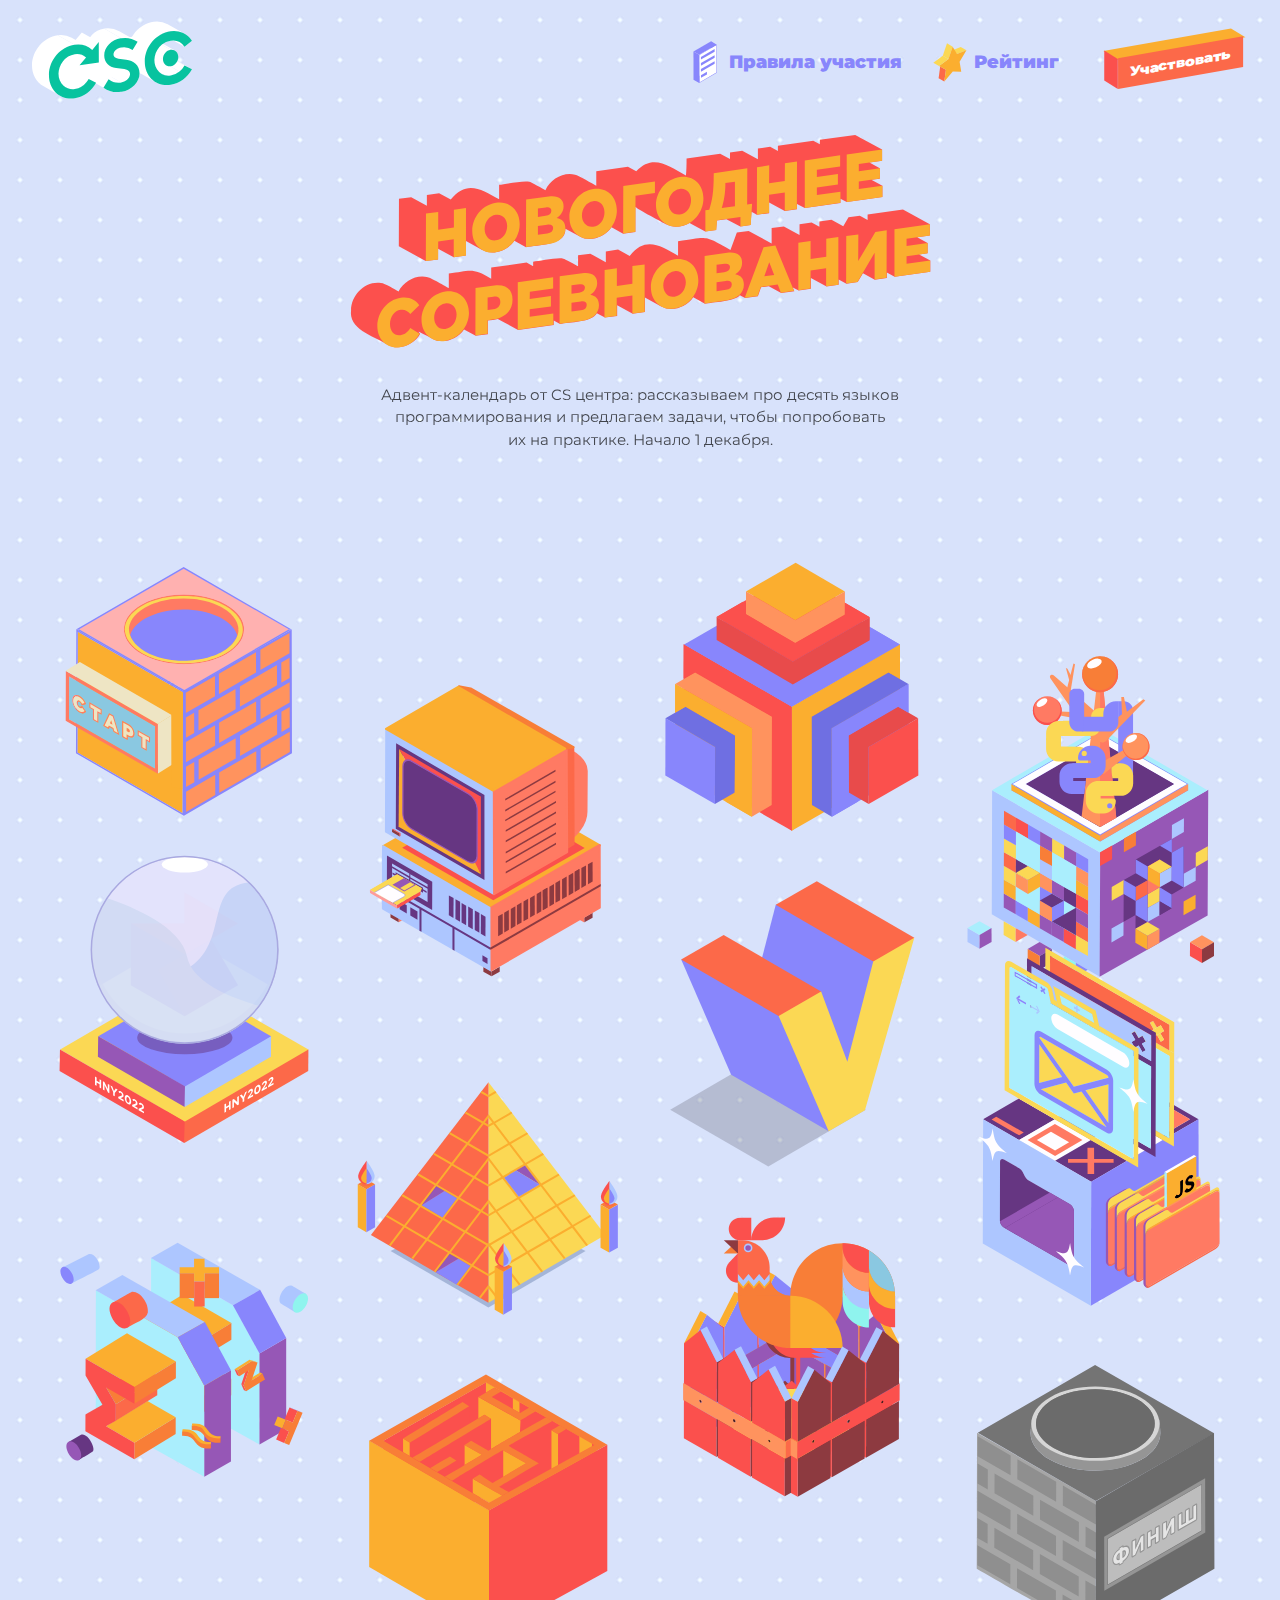
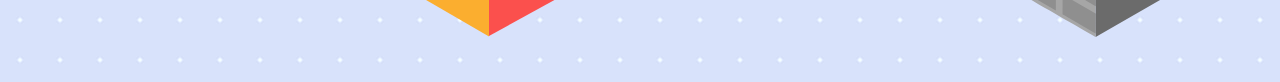
==== commit 712ce4f1: "updt" ====
--- a/index.html
+++ b/index.html
@@ -1,7 +1,7 @@
 <!DOCTYPE html>
 <html lang="en">
 <head>
-    <meta charset="utf-8">
+  <meta charset="utf-8">
   <title>Новогоднее соревнование в CS центре</title>
   <meta name="viewport" content="width=device-width, initial-scale=1">
   <link rel="shortcut icon" href="img/favicon.ico"/>
@@ -1065,238 +1065,176 @@
       </svg>
     </div>
   </a>
-  <div class="step disabled">
+  <a href="coq.html" class="step" id="coq">
     <div class="svg-wrapper">
-      <svg xmlns="http://www.w3.org/2000/svg" viewBox="0 0 520 660" xml:space="preserve">
-  <path fill="#8886fc" d="m22.9 488.6 223.9-114.4 223.6 116-210.6 120.1-13.9-7.6-13 7.1z"/>
-        <path fill="#8886fc" d="m247.3 374.6-.2-79.2-68.1 39.3.2 79.2z"/>
-        <path fill="#d66d2f" d="m247.1 295.4-35.3-20.5-68.1 39.3 35.3 20.5z"/>
-        <path fill="#fb504d" d="m179 334.7-35.3-20.5.3 79.2 35.2 20.5z"/>
-        <path fill="#8886fc" d="m176.4 415.5-.3-79.1-68.1 39.3.3 79.2z"/>
-        <path fill="#d66d2f" d="m176.1 336.4-35.2-20.5-68.1 39.3 35.2 20.5z"/>
-        <path fill="#fb504d" d="m108 375.7-35.2-20.5.2 79.2 35.3 20.5z"/>
-        <path fill="#8886fc" d="m105.4 456.5-.2-79.2-68.1 39.3.2 79.2z"/>
-        <path fill="#fb504d" d="m37.1 416.6-13.2-7.4.2 79.1 13.2 7.5z"/>
-        <g>
-    <path
-      d="M212.6 295c-1.4.8-2.5 2.7-2.5 4.3 0 1.6 1.1 2.2 2.5 1.4 1.4-.8 2.5-2.7 2.5-4.3s-1.1-2.2-2.5-1.4zM69.3 377.7c-1.4.8-2.5 2.7-2.5 4.3s1.1 2.2 2.5 1.4 2.5-2.7 2.5-4.3c0-1.5-1.1-2.2-2.5-1.4z"
-      fill="#4c1f22"/>
-          <path
-            d="m105.1 342.4 2.8-1.6 68.1-39.3 2.8-1.6 68.1-39.3 1.4-.8.1 34.9-1.4.8-68 39.2-2.8 1.6-68.2 39.4-2.8 1.6-68.1 39.3-1.4.8-.1-34.9 1.4-.8 68.1-39.3zm-35.8 41c1.4-.8 2.5-2.7 2.5-4.3s-1.1-2.2-2.5-1.4-2.5 2.7-2.5 4.3c.1 1.6 1.2 2.2 2.5 1.4m143.3-82.7c1.4-.8 2.5-2.7 2.5-4.3 0-1.6-1.1-2.2-2.5-1.4-1.4.8-2.5 2.7-2.5 4.3 0 1.6 1.2 2.2 2.5 1.4m-70.2 40.6c1.4-.8 2.5-2.7 2.5-4.3s-1.1-2.2-2.5-1.4-2.5 2.7-2.5 4.3c0 1.5 1.1 2.1 2.5 1.4"
-            fill="#9657b6"/>
-          <path d="M142.4 335.5c-1.4.8-2.5 2.7-2.5 4.3s1.1 2.2 2.5 1.4 2.5-2.7 2.5-4.3c0-1.5-1.1-2.1-2.5-1.4z"
-                fill="#4c1f22"/>
-          <path fill="#fc6949" d="M35.6 382.5 22.3 375l.1 35 13.3 7.4z"/>
-          <path fill="#fc6949" d="m37 381.7-13.2-7.5-1.5.8 13.3 7.5z"/>
-  </g>
-        <g>
-    <path fill="#fb504d" d="m178.7 216.6-35.3-20.4.2 83.1 35.3 20.5z"/>
-          <path fill="#8886fc" d="m212.6 149.7-33.9 66.9.2 83.2 68.1-39.3-.3-83.2z"/>
-          <path fill="#fbae2f" d="m212.6 149.7-13.3-7.5-33.9 67 13.3 7.4z"/>
-  </g>
-        <g>
-    <path fill="#fb504d" d="m107.7 257.6-35.2-20.5.2 83.2 35.2 20.4z"/>
-          <path fill="#8886fc" d="m141.6 190.6-33.9 67 .2 83.1 68.1-39.3-.2-83.1z"/>
-          <path fill="#fbae2f" d="m141.6 190.6-13.2-7.4-33.9 66.9 13.2 7.5z"/>
-  </g>
-        <g>
-    <path fill="#fb504d" d="m36.8 298.5-13.4-7.4.2 83.1 13.4 7.5z"/>
-          <path fill="#8886fc" d="m70.7 231.6-33.9 66.9.2 83.2 68.1-39.3-.2-83.2z"/>
-          <path fill="#fbae2f" d="m70.7 231.6-13.3-7.5-33.9 67 13.3 7.4z"/>
-  </g>
-        <g>
-    <path fill="#9657b6" d="m246.8 374.2-.2-79.2 68.3 38.9.2 79.2z"/>
-          <path fill="#d66d2f" d="m246.6 295 35.2-20.7 68.3 39-35.2 20.6z"/>
-          <path fill="#f87e37" d="m314.9 333.9 35.2-20.6.2 79.2-35.2 20.6z"/>
-          <path fill="#9657b6" d="m318 414.8-.2-79.2 68.3 38.9.2 79.2z"/>
-          <path fill="#d66d2f" d="m317.8 335.6 35.1-20.7 68.3 39-35.1 20.6z"/>
-          <path fill="#f87e37" d="m386.1 374.5 35.1-20.6.2 79.1-35.1 20.7z"/>
-          <path fill="#fb504d" d="m389.1 455.3-.2-79.2 68.4 39 .2 79.2z"/>
-          <g>
-      <path
-        d="M281.1 294.4c1.4.8 2.5 2.7 2.5 4.3 0 1.6-1.1 2.2-2.5 1.4-1.4-.8-2.5-2.7-2.5-4.3 0-1.5 1.1-2.2 2.5-1.4zM424.8 376.4c1.4.8 2.5 2.7 2.5 4.3s-1.1 2.2-2.5 1.4-2.5-2.7-2.5-4.3c0-1.6 1.2-2.2 2.5-1.4z"
-        fill="#4c1f22"/>
-            <path
-              d="m457.2 380.2 1.4.8.1 34.9-1.4-.8-68.3-39-2.8-1.6-68.3-39-2.9-1.6-68.3-38-.1-34.9 68.3 38 2.9 1.6 68.3 39 2.8 1.6 68.3 39zm-32.4 1.9c1.4.8 2.5.1 2.5-1.4 0-1.6-1.1-3.5-2.5-4.3s-2.5-.1-2.5 1.4c.1 1.6 1.2 3.5 2.5 4.3m-143.7-82c1.4.8 2.5.1 2.5-1.4 0-1.6-1.1-3.5-2.5-4.3s-2.5-.1-2.5 1.4c0 1.6 1.1 3.5 2.5 4.3m70.5 40.2c1.4.8 2.5.1 2.5-1.4 0-1.6-1.1-3.5-2.5-4.3s-2.5-.1-2.5 1.4c0 1.6 1.1 3.5 2.5 4.3"
-              fill="#8886fc"/>
-            <path d="M351.5 334.6c1.4.8 2.5 2.7 2.5 4.3s-1.1 2.2-2.5 1.4-2.5-2.7-2.5-4.3c.1-1.6 1.2-2.2 2.5-1.4z"
-                  fill="#4c1f22"/>
-    </g>
-          <g>
-      <path fill="#f87e37" d="m314.7 215.9 35.1-20.7.2 83.1-35.1 20.7z"/>
-            <path fill="#9657b6" d="m280.4 149.1 34.3 66.8.2 83.1-68.3-37.9-.3-84.2z"/>
-            <path fill="#fbae2f" d="m280.4 149.1 13.2-7.5 34.3 66.7-13.2 7.6z"/>
-    </g>
-          <g>
-      <path fill="#f87e37" d="m385.8 256.4 35.1-20.6.3 83.1-35.2 20.7z"/>
-            <path fill="#9657b6" d="m351.5 189.7 34.3 66.7.2 83.2-68.3-39-.2-83.1z"/>
-            <path fill="#fbae2f" d="m351.5 189.7 13.2-7.6 34.3 66.8-13.2 7.5z"/>
-    </g>
-          <g>
-      <path fill="#f87e37" d="m457 297 13.3-7.5.2 83.1-13.3 7.6z"/>
-            <path fill="#9657b6" d="M422.7 230.3 457 297l.2 83.2-68.3-39-.2-83.1z"/>
-            <path fill="#fbae2f" d="m422.7 230.3 13.2-7.6 34.3 66.8L457 297z"/>
-    </g>
-  </g>
-        <g>
-    <path d="M248.7 412.1c-15.5.2-30.3 5.9-42 15.9L94 529.7l152 73 153-72-106.1-102.4c-12.3-10.6-28-16.4-44.2-16.2z"
-          fill="#fbd854"/>
-          <path d="M246.6 240.7v42.8h-62.8c0 34.7 28.1 62.8 62.8 62.8V413L234 401l-26.6 19.2h48.7V240.7h-9.5z"
-                fill="#8d3a40"/>
-          <path
-            d="m270.2 411.8.1-65.6H333c-13.6 0-26.1-4.3-36.4-11.6H333c-34.7 0-62.8-28.1-62.8-62.8v-31h-9.6v42.8h-62.8c0 34.7 28.1 62.8 62.8 62.8V411l-10.3-10-26.6 19.2h74.6l-19.9-13.3-8.2 4.9z"
-            fill="#fb504d"/>
-          <path d="M197.1 197.2H121v-133h10.5c36.2 0 65.6 29.4 65.6 65.6v67.4z" fill="#fc6949"/>
-          <path
-            d="M246.6 322.7c-69.3 0-125.6-56.2-125.6-125.5h125.5v125.5h.1zM246.6 322.7c69.3 0 125.5-56.2 125.5-125.5H246.6v125.5z"
-            fill="#f87e37"/>
-          <path d="M246.6 197.2c69.3 0 125.5 56.2 125.5 125.5H246.6V197.2z" fill="#fbae2f"/>
-          <path d="M372.1 71.6c-69.3 0-125.5 56.2-125.5 125.5h251.1c0-69.3-56.2-125.5-125.6-125.5z" fill="#f87e37"/>
-          <path
-            d="M153 64.2h-27c-14.9 0-27-12.1-27-27s12.1-27 27-27h27v54zM180 64.2h-27c0-29.9 24.2-54.1 54.1-54.1h27C234 40 209.8 64.2 180 64.2z"
-            fill="#fb504d"/>
-          <path fill="#f87e37" d="M121 95.9H87.1L121 64.2z"/>
-          <path fill="#8d3a40" d="M121 64.2H87.1L121 95.9z"/>
-          <path d="M121 166.1V95.2l-21 22.6c-17.1 18.4-4.1 48.3 21 48.3z" fill="#fb504d"/>
-          <path fill="#adc6ff" d="m197.1 145.4-12.7 14.8-12.6-14.8-12.7 14.8-12.7-14.8-12.7 14.8-12.7-14.8v51.8h76.1z"/>
-          <path
-            d="M197.1 147.7v12.6l-12.7 14.8-12.7-14.8-12.7 14.8-12.7-14.8-12.7 14.8-12.6-14.9v36.9h125.6c-27.3.1-49.5-22.1-49.5-49.4z"
-            fill="#fbae2f"/>
-          <circle cx="145.4" cy="82.7" r="10.3" fill="#adc6ff"/>
-          <circle cx="145.4" cy="82.7" r="6.6" fill="#9657b6"/>
-          <path d="M434.9 197.2v76.1c-34.8 0-63-28.2-63-63v-13h63v-.1z" fill="#8ff4ee"/>
-          <path d="M497.7 197.2v76.1c-34.7 0-62.8-28.1-62.8-62.8v-13.3h62.8z" fill="#fb504d"/>
-          <path d="M435.6 88.8c-.4-3-.7-6-.7-9.1v8.7c.2.2.4.3.7.4z" fill="none"/>
-          <path d="M497.2 186.8c.3 3.4.4 6.9.4 10.3v-10.3h-.4z" fill="#fbae2f"/>
-          <path d="M434.9 186.8v10.3h8.2c-5.2-9.1-8.2-19.7-8.2-31v20.7z" fill="#fb504d"/>
-          <path d="M371.9 186.8v10.3h8.2c-5.2-9.1-8.2-19.7-8.2-31v20.7z" fill="#8ff4ee"/>
-          <path d="M434.9 142.5v10.3h7c-4.5-8.6-7-18.4-7-28.8v18.5z" fill="#fbae2f"/>
-          <path d="M371.9 100.4v10.3h10.6c-4.5-8.6-10.6-18.4-10.6-28.8v18.5z" fill="#ff935e"/>
-          <path
-            d="M379 152.9h-.1c-4.5-8.6-7-18.4-7-28.8v41.8c0 11.4 3 22.1 8.3 31.3 10.9 19 31.3 31.8 54.7 31.8v-42.1c-24.3-.1-45.4-13.9-55.9-34z"
-            fill="#adc6ff"/>
-          <path
-            d="M497.2 186.8c-24.1-.2-45-13.9-55.3-34h-7v13.3c0 11.3 3 21.9 8.2 31 10.8 19 31.2 31.8 54.6 31.8v-31.8c0-3.4-.2-6.9-.5-10.3z"
-            fill="#fbae2f"/>
-          <path
-            d="M380.2 110.8h-8.3v13c0 10.5 2.6 20.4 7.1 29.1 10.5 20.2 31.6 34 55.9 34v-44.3c-23.4-.1-43.9-12.9-54.7-31.8z"
-            fill="#ff935e"/>
-          <path fill="#f87e37" d="M434.9 124.1v-13.3z"/>
-          <path
-            d="M489.6 152.9c-1.5-4-3.2-7.9-5.1-11.7-5.6-11.2-12.8-21.4-21.3-30.4-8.1-8.5-17.4-15.9-27.6-21.9-.2-.1-.4-.3-.7-.4v35.6c0 10.4 2.5 20.2 7 28.8 10.4 20.1 31.2 33.8 55.3 34-.9-11.9-3.5-23.3-7.6-34z"
-            fill="#8ac8e1"/>
-          <path
-            d="M382.2 72c-3.3-.3-6.7-.4-10.1-.4h-.3v7.8c0 11.4 3 22.1 8.3 31.3 10.9 19 31.3 31.8 54.7 31.8V88.4c-15.6-9.1-33.5-14.8-52.6-16.4z"
-            fill="#fb504d"/>
-  </g>
-        <g>
-    <path fill="#fb504d" d="m22.9 488.6.2-79.2 68.1 39.3-.2 79.2z"/>
-          <path fill="#d66d2f" d="m23.1 409.4 35.3-20.5 68.1 39.3-35.3 20.5z"/>
-          <path fill="#8d3a40" d="m91.2 448.7 35.3-20.5-.2 79.2L91 527.9z"/>
-          <path fill="#fb504d" d="m93.9 529.5.2-79.1 68.1 39.3-.2 79.2z"/>
-          <path fill="#d66d2f" d="m94.1 450.4 35.2-20.5 68.1 39.3-35.2 20.5z"/>
-          <path fill="#8d3a40" d="m162.2 489.7 35.2-20.5-.2 79.2-35.2 20.5z"/>
-          <path fill="#fb504d" d="m164.8 570.5.2-79.2 68.1 39.3-.2 79.2z"/>
-          <path fill="#8d3a40" d="m233.1 530.6 13.3-7.4-.3 79.1-13.2 7.5z"/>
-          <g>
-      <path fill="#dc7f51" d="m21.8 373.6 35.3-20.4 1.4.8-35.3 20.5z"/>
-            <path d="M57.6 409c1.4.8 2.5 2.7 2.5 4.3s-1.1 2.2-2.5 1.4-2.5-2.7-2.5-4.3c0-1.6 1.1-2.2 2.5-1.4z"
-                  fill="#4c1f22"/>
-            <path fill="#8d3a40" d="m91.3 413.8 35.3-20.5 2.8 1.6-35.2 20.5z"/>
-            <path d="M200.9 491.7c1.4.8 2.5 2.7 2.5 4.3s-1.1 2.2-2.5 1.4-2.5-2.7-2.5-4.3c0-1.5 1.1-2.2 2.5-1.4z"
-                  fill="#4c1f22"/>
-            <path
-              d="m233.2 495.7 1.4.8-.1 34.9-1.4-.8-68.1-39.3-2.8-1.6-68.1-39.3-2.8-1.6-68.1-39.3-1.4-.8.1-34.9 1.4.8 68.1 39.3 2.8 1.6 68.1 39.3 2.8 1.6 68.1 39.3zm-32.3 1.7c1.4.8 2.5.2 2.5-1.4 0-1.6-1.1-3.5-2.5-4.3s-2.5-.2-2.5 1.4c0 1.6 1.1 3.5 2.5 4.3M57.6 414.7c1.4.8 2.5.2 2.5-1.4 0-1.6-1.1-3.5-2.5-4.3s-2.5-.2-2.5 1.4c0 1.6 1.1 3.5 2.5 4.3m70.2 40.6c1.4.8 2.5.2 2.5-1.4 0-1.6-1.1-3.5-2.5-4.3-1.4-.8-2.5-.2-2.5 1.4 0 1.5 1.2 3.5 2.5 4.3"
-              fill="#ff935e"/>
-            <path d="M127.8 449.5c1.4.8 2.5 2.7 2.5 4.3s-1.1 2.2-2.5 1.4c-1.4-.8-2.5-2.7-2.5-4.3.1-1.5 1.2-2.1 2.5-1.4z"
-                  fill="#4c1f22"/>
-            <path fill="#8d3a40" d="m162.3 454.7 35.2-20.4 2.9 1.6-35.3 20.5z"/>
-            <path fill="#fc6949" d="m234.6 496.5 13.3-7.5-.1 35-13.3 7.4z"/>
-            <path fill="#fc6949" d="m233.2 495.7 13.3-7.5 1.4.8-13.3 7.5z"/>
-    </g>
-          <g>
-      <path fill="#8d3a40" d="m91.6 330.6 35.2-20.4-.2 83.1-35.3 20.5z"/>
-            <path fill="#fb504d" d="m57.7 263.7 33.9 66.9-.3 83.2-68.1-39.3.3-83.2z"/>
-            <path fill="#adc6ff" d="m57.7 263.7 13.2-7.5 33.9 67-13.2 7.4z"/>
-    </g>
-          <g>
-      <path fill="#8d3a40" d="m162.5 371.6 35.3-20.5-.3 83.2-35.2 20.4z"/>
-            <path fill="#fb504d" d="m128.6 304.6 33.9 67-.2 83.1-68.1-39.3.2-83.1z"/>
-            <path fill="#adc6ff" d="m128.6 304.6 13.2-7.4 34 66.9-13.3 7.5z"/>
-    </g>
-          <g>
-      <path fill="#8d3a40" d="m233.5 412.5 13.4-7.4-.3 83.1-13.4 7.5z"/>
-            <path fill="#fb504d" d="m199.5 345.6 34 66.9-.3 83.2-68.1-39.3.3-83.2z"/>
-            <path fill="#adc6ff" d="m199.5 345.6 13.3-7.5 33.9 67-13.2 7.4z"/>
-    </g>
-          <g>
-      <path fill="#8d3a40" d="m470.6 411-.2 79.2-68.3 38.9.2-79.2z"/>
-            <g fill="#d66d2f">
-        <path
-          d="M438.6 411.8c0 1.6-1.1 3.5-2.5 4.3-1.4.8-2.5.2-2.5-1.4 0-1.6 1.1-3.5 2.5-4.3.1-.1.2-.1.3-.2.1 0 .2-.1.3-.1.1 0 .2-.1.3-.1h.5c.4 0 .8.3 1 .7 0 .1.1.2.1.3v.8zM440.5 393.3 402.4 415l38.1-21.7zM470.6 411l-68.3 38.9 68.2-38.9z"/>
+      <svg xmlns="http://www.w3.org/2000/svg" xml:space="preserve" viewBox="0 0 520 660">
+  <g id="coq-back">
+    <polygon fill="#8886fc" points="259.3,426.2 259.1,351.3 194.7,388.5 194.9,463.4"/>
+    <polygon fill="#d66d2f" points="259.1,351.3 225.7,331.9 161.3,369.1 194.7,388.5"/>
+    <polygon fill="#fb504d" points="194.7,388.5 161.3,369.1 161.6,444 194.9,463.4"/>
+    <polygon fill="#8886fc" points="192.2,464.9 192,390.1 127.5,427.3 127.8,502.2"/>
+    <polygon fill="#d66d2f" points="192,390.1 158.6,370.7 94.2,407.9 127.5,427.3"/>
+    <polygon fill="#fb504d" points="127.5,427.3 94.2,407.9 94.4,482.8 127.8,502.2"/>
+    <polygon fill="#8886fc" points="125,503.7 124.8,428.8 60.4,466 60.6,540.9"/>
+    <polygon fill="#fb504d" points="60.4,466 47.9,459 48.1,533.8 60.6,540.9"/>
+    <g>
+      <polygon fill="#dc7f51" points="260.4,317.4 227.1,298.1 225.6,298.8 259.1,318.2"/>
+      <polygon fill="#fb504d" points="194.6,355.4 161.2,336 158.5,337.5 191.9,356.9"/>
+      <path fill="#9657b6" d="m124.8 395.7 2.7-1.5L192 357l2.7-1.5 64.5-37.2 1.3-.8.1 33-1.3.8-64.4 37.1-2.9 1.6-64.5 37.3-2.7 1.5L60.4 466l-1.3.8-.1-33 1.3-.8 64.5-37.3zm35.3-1c1.3-.8 2.4-2.6 2.4-4.1s-1-2.1-2.4-1.3c-1.3.8-2.4 2.6-2.4 4.1 0 1.4 1 2 2.4 1.3"/>
+      <path fill="#4c1f22" d="M160.1 389.2c-1.3.8-2.4 2.6-2.4 4.1 0 1.5 1 2.1 2.4 1.3 1.3-.8 2.4-2.6 2.4-4.1-.1-1.4-1.1-1.9-2.4-1.3z"/>
+      <polygon fill="#fb504d" points="127.4,394.1 94.1,374.8 91.4,376.3 124.8,395.7"/>
+      <polygon fill="#fc6949" points="59,433.7 46.4,426.6 46.5,459.7 59.1,466.7"/>
+      <polygon fill="#fc6949" points="60.3,432.9 47.8,425.8 46.4,426.6 59,433.7"/>
+    </g>
+    <g>
+      <polygon fill="#fb504d" points="194.4,276.7 161,257.4 161.2,336 194.6,355.4"/>
+      <polygon fill="#8886fc" points="226.5,213.4 194.4,276.7 194.6,355.4 259.1,318.2 258.8,239.5"/>
+      <polygon fill="#fbae2f" points="226.5,213.4 213.9,206.3 181.8,269.7 194.4,276.7"/>
+    </g>
+    <g>
+      <polygon fill="#fb504d" points="127.2,315.5 93.9,296.1 94.1,374.8 127.4,394.1"/>
+      <polygon fill="#8886fc" points="159.3,252.1 127.2,315.5 127.4,394.1 191.9,356.9 191.7,278.3"/>
+      <polygon fill="#fbae2f" points="159.3,252.1 146.8,245.1 114.7,308.4 127.2,315.5"/>
+    </g>
+    <g>
+      <polygon fill="#fb504d" points="60.1,354.2 47.4,347.2 47.6,425.8 60.3,432.9"/>
+      <polygon fill="#8886fc" points="92.2,290.9 60.1,354.2 60.3,432.9 124.8,395.7 124.6,317"/>
+      <polygon fill="#fbae2f" points="92.2,290.9 79.6,283.8 47.5,347.2 60.1,354.2"/>
+    </g>
+    <g>
+      <polygon fill="#9657b6" points="258.9,425.8 258.7,350.9 323.3,387.7 323.5,462.7"/>
+      <polygon fill="#d66d2f" points="258.7,350.9 292,331.3 356.6,368.2 323.3,387.7"/>
+      <polygon fill="#f87e37" points="323.3,387.7 356.6,368.2 356.8,443.2 323.5,462.7"/>
+      <polygon fill="#9657b6" points="326.3,464.3 326.1,389.3 390.7,426.1 390.9,501.1"/>
+      <polygon fill="#d66d2f" points="326.1,389.3 359.3,369.7 423.9,406.6 390.7,426.1"/>
+      <polygon fill="#f87e37" points="390.7,426.1 423.9,406.6 424.1,481.5 390.9,501.1"/>
+      <polygon fill="#fb504d" points="393.5,502.6 393.4,427.6 458.1,464.6 458.3,539.5"/>
+      <g>
+        <path fill="#4c1f22" d="M291.3 350.3c1.3.8 2.4 2.6 2.4 4.1 0 1.5-1 2.1-2.4 1.3-1.3-.8-2.4-2.6-2.4-4.1.1-1.4 1.1-2 2.4-1.3z"/>
+        <polygon fill="#fb504d" points="323.3,354.7 356.5,335.1 359.2,336.7 326,356.2"/>
+        <path fill="#8886fc" d="m458 431.5 1.3.8.1 33-1.3-.8-64.6-36.9-2.7-1.5-64.6-36.9-2.7-1.5-64.6-36-.1-33 64.6 36 2.7 1.5 64.6 36.9 2.7 1.5 64.6 36.9zm-99.9-37.7c1.3.8 2.4.1 2.4-1.3 0-1.5-1-3.3-2.4-4.1-1.3-.8-2.4-.1-2.4 1.3 0 1.5 1 3.3 2.4 4.1"/>
+        <polygon fill="#fb504d" points="390.6,393.1 423.9,373.5 426.6,375 393.4,394.6"/>
       </g>
-            <g fill="#fb504d">
-        <path
-          d="M368.2 452v.4c0 .1 0 .2-.1.4 0 .1-.1.3-.1.4 0 .1-.1.2-.1.3-.1.2-.1.3-.2.5-.1.1-.1.3-.2.4-.1.2-.2.3-.3.5 0 0 0 .1-.1.1v-4.7c.1 0 .2 0 .2.1 0 0 .1 0 .1.1 0 0 .1 0 .1.1l.1.1.1.1c0 .1.1.1.1.2 0 0 0 .1.1.1.1.1.1.3.1.5v.1c.2.1.2.2.2.3zM369.3 433.9l-2.1 1.2v-2.5zM402.3 449.9l-.2 79.2-2.9-1.7.2-75.8-32.3 18.4 32.2-18.4.1-.1z"/>
+      <g>
+        <polygon fill="#f87e37" points="323.1,276 356.3,256.4 356.5,335.1 323.3,354.7"/>
+        <polygon fill="#9657b6" points="290.7,212.8 323.1,276 323.3,354.7 258.7,318.8 258.4,239.1"/>
+        <polygon fill="#fbae2f" points="290.7,212.8 303.2,205.7 335.6,268.8 323.1,276"/>
       </g>
-            <path fill="#8d3a40" d="m399.4 451.6-.2 75.8v3.4l-68.3 38.9.2-79.2 36-20.5z"/>
-            <g fill="#d66d2f">
-        <path
-          d="M368.2 452v.4c0 .1 0 .2-.1.4 0 .1-.1.3-.1.4 0 .1-.1.2-.1.3-.1.2-.1.3-.2.5-.1.1-.1.3-.2.4-.1.2-.2.3-.3.5 0 0 0 .1-.1.1-.2.3-.4.5-.7.8-.1.1-.2.2-.4.3-.1.1-.3.2-.4.3-.2.1-.4.2-.5.2-.1 0-.1 0-.2.1h-.4c-.6 0-1.1-.3-1.3-1-.1-.2-.1-.5-.1-.7 0-1.6 1.1-3.5 2.5-4.3.5-.3 1-.4 1.5-.3.1 0 .2 0 .2.1 0 0 .1 0 .1.1 0 0 .1 0 .1.1l.1.1.1.1c0 .1.1.1.1.2 0 0 0 .1.1.1.1.1.1.3.1.5v.1c.2 0 .2.1.2.2zM369.3 433.9l-2.1 1.2v-2.5zM399.4 451.6 367.1 470l-36 20.5 36-20.5 32.2-18.4z"/>
+      <g>
+        <polygon fill="#f87e37" points="390.4,314.4 423.6,294.9 423.9,373.5 390.6,393.1"/>
+        <polygon fill="#9657b6" points="358,251.2 390.4,314.4 390.6,393.1 326,356.2 325.8,277.5"/>
+        <polygon fill="#fbae2f" points="358,251.2 370.5,244 402.9,307.3 390.4,314.4"/>
       </g>
-            <path fill="#fb504d" d="m331.1 490.5-.2 79.2-2.8-1.6.2-76z"/>
-            <path fill="#8d3a40" d="m328.3 492.1-.2 76v3.2l-68.3 39 .2-79.2 35.9-20.5z"/>
-            <path fill="#fb504d" d="m260 531.1-.2 79.2-13.9-7.6v-79.1l12.6 6.7.1.1z"/>
+      <g>
+        <polygon fill="#f87e37" points="457.8,352.8 470.4,345.7 470.6,424.3 458,431.5"/>
+        <polygon fill="#9657b6" points="425.3,289.7 457.8,352.8 458,431.5 393.4,394.6 393.2,316"/>
+        <polygon fill="#fbae2f" points="425.3,289.7 437.8,282.5 470.3,345.7 457.8,352.8"/>
+      </g>
+    </g>
+  </g>
+        <g id="coq-rooster">
+
+    <path fill="#fbd854" d="M258.4 430.1c-12.7.2-24.9 4.8-34.5 13.1l-92.6 83.6 124.9 60 125.7-59.2-87.2-84.1c-10.1-8.8-23-13.6-36.3-13.4z"/>
+          <path fill="#8d3a40" d="M256.7 289.3v35.2h-51.6c0 28.5 23.1 51.6 51.6 51.6v54.8l-10.4-9.9-21.9 15.8h40V289.3h-7.7z"/>
+          <path fill="#fb504d" d="m276.1 429.8.1-53.9h51.5c-11.2 0-21.4-3.5-29.9-9.5h29.9c-28.5 0-51.6-23.1-51.6-51.6v-25.5h-7.9v35.2h-51.6c0 28.5 23.1 51.6 51.6 51.6v53.1l-8.5-8.2-21.9 15.8H299.1l-16.4-10.9-6.6 3.9z"/>
+          <g fill="#f87e37">
+      <path d="M256.6 356.6c.1 0 .1 0 0 0zM463 253.4c0-56.9-46.2-103.1-103.2-103.1-56.9 0-103.1 46.2-103.1 103.1l.2.1H153.5c0 56.9 46.2 103.1 103.1 103.1l.1-.2v.2c56.9 0 103.1-46.2 103.1-103.1h-.1l.1-.1H463z"/>
+    </g>
+          <path fill="#fbae2f" d="M256.7 253.5c56.9 0 103.1 46.2 103.1 103.1H256.7V253.5z"/>
+          <path fill="none" d="M412 164.5c-.3-2.5-.6-4.9-.6-7.5v7.1c.2.2.4.3.6.4z"/>
+          <path fill="#fbae2f" d="M462.6 245c.2 2.8.3 5.7.3 8.5V245h-.3z"/>
+          <path fill="#fb504d" d="M418.2 253.4c-4.3-7.5-6.7-16.2-6.7-25.5v36.4c0 28.5 23.1 51.6 51.6 51.6v-62.5h-44.9z"/>
+          <path fill="#8ff4ee" d="M366.4 253.4c-4.3-7.5-6.7-16.2-6.7-25.5V264.2c0 28.6 23.2 51.8 51.8 51.8v-62.4h-45.2l.1-.2z"/>
+          <path fill="#adc6ff" d="M365.5 217.1c-3.8-7.1-5.8-15.1-5.8-23.7v34.4c0 9.4 2.5 18.2 6.8 25.7 9 15.6 25.7 26.1 44.9 26.1V245c-19.9 0-37.3-11.4-45.9-27.9z"/>
+          <path fill="#fbae2f" d="M462.6 245c-19.8-.2-37-11.4-45.4-27.9-3.7-7.1-5.8-15.1-5.8-23.7V228c0 9.3 2.5 18 6.7 25.5 8.9 15.6 25.6 26.1 44.9 26.1v-26.1c0-2.9-.1-5.7-.4-8.5z"/>
+          <path fill="#ff935e" d="m367.1 183.6 1.2-1.2c-3.7-7.1-8.7-15.1-8.7-23.7v34.4c0 8.6 2.1 16.8 5.8 23.9 8.6 16.6 26 27.9 45.9 27.9v-36.4c-18.6.1-35.1-10-44.2-24.9z"/>
+          <polygon fill="#f87e37" points="411.4,193.5 411.4,182.5 411.4,182.5"/>
+          <path fill="#8ac8e1" d="M456.4 217.1c-1.2-3.3-2.6-6.5-4.2-9.6-4.6-9.2-10.5-17.6-17.5-25-6.7-7-14.3-13.1-22.7-18-.2-.1-.3-.2-.6-.3V193.5c0 8.5 2.1 16.6 5.8 23.7 8.5 16.5 25.6 27.8 45.4 27.9-.7-9.8-2.9-19.2-6.2-28z"/>
+          <path fill="#fb504d" d="M368.1 150.6c-2.7-.2-5.5-.3-8.3-.3h-.2v6.4c0 9.4 2.5 18.2 6.8 25.7 9 15.6 25.7 26.1 44.9 26.1v-44.4c-12.8-7.5-27.5-12.1-43.2-13.5z"/>
+          <polygon fill="#f87e37" points="216,211 205.6,223.1 195.3,211 184.8,223.1 174.4,211 163.9,223.1 153.5,211 153.5,253.5 216,253.5"/>
+          <path fill="#f87e37" d="M216 212.8v10.4l-10.4 12.2-10.4-12.2-10.4 12.2-10.4-12.2-10.4 12.2-10.4-12.2v30.3h103.1c-22.4 0-40.7-18.2-40.7-40.7z"/>
+          <path fill="#f87e37" d="M216 212.8v10.4h-41.8l-20.8-.1v30.3H256.7c-22.4.1-40.7-18.1-40.7-40.6z"/>
+          <g id="coq-head">
+    <path fill="#fc6949" d="M216 223.7h-62.5v-79.4h8.6c29.7 0 53.9 24.2 53.9 53.9v25.5z"/>
+            <path fill="#fb504d" d="M179.8 144.2h-22.2c-12.2 0-22.2-9.9-22.2-22.2 0-12.2 9.9-22.2 22.2-22.2h22.2v44.4zM202 144.2h-22.2c0-24.6 19.9-44.5 44.5-44.5h22.2c-.1 24.7-20 44.5-44.5 44.5z"/>
+            <polygon fill="#f87e37" points="153.5,170.3 125.7,170.3 153.5,144.2"/>
+            <polygon fill="#8d3a40" points="153.5,144.2 125.7,144.2 153.5,170.3"/>
+            <path fill="#fb504d" d="M153.5 228v-58.3l-17.3 18.6c-14 15.1-3.3 39.7 17.3 39.7z"/>
+            <circle cx="173.6" cy="159.4" r="8.5" fill="#adc6ff"/>
+            <circle cx="173.6" cy="159.4" r="5.4" fill="#9657b6"/>
+            <polygon fill="#fbae2f" points="174.3,227.9 184.7,240 195.2,227.9 205.6,240 216,227.9 216,217.5 216,215.6 205.6,227.8 195.3,215.6 184.8,227.8 174.4,215.6 163.9,227.8 153.5,215.6 153.5,227.8 163.9,240"/>
+            <polygon fill="#adc6ff" points="174.3,223.2 184.7,235.4 195.2,223.2 205.6,235.4 216,223.2 216,212.8 216,211 205.6,223.1 195.3,211 184.8,223.1 174.4,211 163.9,223.1 153.5,211 153.5,223.1 163.9,235.4"/>
+  </g>
+        </g>
+
+        <g id="coq-crow" fill="#f87e37">
+    <path d="m47.8 123.1 2.4.8-1 4.3 4-3.3 2.9 1-4.4 3.4 2 7.2-2.9-1-1.3-4.7-1.2.9-.6 2.7-2.4-.8 2.5-10.5zM54.5 136.3l1.4-1.8c.3.4.6.6.9.7.2.1.5.1.9-.2l-1.6-9 2.7.9.8 5.7 3-4.3 2.6.9-5.3 6.9c-1.2 1.6-2.2 2.1-3.6 1.6-.7-.3-1.3-.8-1.8-1.4zM66.1 129.4l2.4.8-1 4.3 4-3.3 2.9 1-4.4 3.4 2 7.2-2.9-1-1.3-4.7-1.2.9-.6 2.7-2.4-.8 2.5-10.5z"/>
+          <path d="m78.3 133.5 2.3.8 1.2 12-2.6-.9-.2-2.1-3.4-1.2-1.1 1.7-2.6-.9 6.4-9.4zm.6 7.3-.3-3.4-1.7 2.7 2 .7zM85.2 136l3.8 1.3c2.2.8 3.3 2.6 2.8 5-.6 2.5-2.5 3.3-4.7 2.5l-1.2-.4-.7 3-2.4-.8 2.4-10.6zm2.4 6.5c.9.3 1.5-.1 1.7-.9.2-.9-.2-1.6-1.1-1.9l-1.1-.4-.7 2.8 1.2.4zM95.1 143.8l4.2 1.5-.5 2.3-4.2-1.5-.4 1.7 4.7 1.6-.6 2.5-7.1-2.5 2.5-10.6 7 2.4-.6 2.5-4.6-1.6-.4 1.7M103.7 149.6l-1.2.9-.6 2.7-2.4-.8 2.5-10.6 2.4.8-1 4.3 4-3.3 2.9 1-4.4 3.4 2 7.2-2.9-1-1.3-4.6M108.7 155l1.4-1.8c.3.4.6.6.9.7.2.1.5.1.9-.2l-1.6-9 2.7.9.8 5.7 3-4.3 2.6.9-5.3 6.9c-1.2 1.6-2.2 2.1-3.6 1.6-.7-.3-1.3-.8-1.8-1.4z"/>
+  </g>
+        <g id="coq-front">
+    <polygon fill="#fb504d" points="47,534.1 47.1,459.2 111.6,496.4 111.4,571.3"/>
+          <polygon fill="#8d3a40" points="111.6,496.4 145,477 144.8,551.9 111.4,571.3"/>
+          <polygon fill="#fb504d" points="114.2,572.8 114.3,498 178.8,535.2 178.6,610.1"/>
+          <polygon fill="#8d3a40" points="178.8,535.2 212.1,515.8 211.9,590.7 178.6,610.1"/>
+          <polygon fill="#fb504d" points="181.3,611.6 181.4,536.7 245.9,573.9 245.7,648.8"/>
+          <polygon fill="#8d3a40" points="245.9,573.9 258.5,566.9 258.2,641.7 245.7,648.8"/>
+          <path fill="#4c1f22" d="M79.8 458.8c1.3.8 2.4 2.6 2.4 4.1 0 1.5-1 2.1-2.4 1.3-1.3-.8-2.4-2.6-2.4-4.1 0-1.5 1.1-2.1 2.4-1.3zM215.4 537.1c1.3.8 2.4 2.6 2.4 4.1 0 1.5-1 2.1-2.4 1.3-1.3-.8-2.4-2.6-2.4-4.1.1-1.4 1.1-2.1 2.4-1.3z"/>
+          <path fill="#ff935e" d="m246 540.8 1.3.8-.1 33-1.3-.8-64.5-37.2-2.7-1.5-64.4-37.1-2.7-1.5-64.5-37.2-1.3-.8.1-33 1.3.8 64.5 37.2 2.7 1.5 64.5 37.2 2.7 1.5 64.4 37.1zm-30.6 1.6c1.3.8 2.4.2 2.4-1.3s-1-3.3-2.4-4.1c-1.3-.8-2.4-.2-2.4 1.3.1 1.6 1.1 3.4 2.4 4.1M79.8 464.2c1.3.8 2.4.2 2.4-1.3s-1-3.3-2.4-4.1-2.4-.2-2.4 1.3 1.1 3.3 2.4 4.1m66.4 38.4c1.3.8 2.4.2 2.4-1.3s-1-3.3-2.4-4.1c-1.3-.8-2.4-.2-2.4 1.3.1 1.5 1.2 3.3 2.4 4.1"/>
+          <path fill="#4c1f22" d="M146.2 497.1c1.3.8 2.4 2.6 2.4 4.1 0 1.5-1 2.1-2.4 1.3-1.3-.8-2.4-2.6-2.4-4.1.2-1.4 1.2-1.9 2.4-1.3z"/>
+          <polygon fill="#fc6949" points="247.3,541.6 259.9,534.5 259.8,567.6 247.2,574.6"/>
+          <polygon fill="#fc6949" points="246,540.8 258.6,533.7 259.9,534.5 247.3,541.6"/>
+          <g>
+      <polygon fill="#8d3a40" points="112,384.6 145.3,365.3 145.1,443.9 111.7,463.3"/>
+            <polygon fill="#fb504d" points="79.9,321.3 112,384.6 111.7,463.3 47.2,426.1 47.5,347.4"/>
+            <polygon fill="#adc6ff" points="79.9,321.3 92.4,314.2 124.5,377.6 112,384.6"/>
+    </g>
+          <g>
+      <polygon fill="#8d3a40" points="179.1,423.4 212.5,404 212.2,482.7 178.9,502"/>
+            <polygon fill="#fb504d" points="147,360 179.1,423.4 178.9,502 114.4,464.8 114.6,386.2"/>
+            <polygon fill="#adc6ff" points="147,360 159.5,353 191.7,416.3 179.1,423.4"/>
+    </g>
+          <g>
+      <polygon fill="#8d3a40" points="246.3,462.1 259,455.1 258.7,533.7 246,540.8"/>
+            <polygon fill="#fb504d" points="214.1,398.8 246.3,462.1 246,540.8 181.5,503.6 181.8,424.9"/>
+            <polygon fill="#adc6ff" points="214.1,398.8 226.7,391.7 258.8,455.1 246.3,462.1"/>
+    </g>
+          <g>
+      <polygon fill="#8d3a40" points="470.5,535.6 470.7,460.7 406,497.5 405.8,572.5"/>
+            <polygon fill="#fb504d" points="406,497.5 372.8,478 372.6,553 405.8,572.5"/>
+            <polygon fill="#8d3a40" points="403.1,574.1 403.3,499.1 338.7,535.9 338.5,610.9"/>
+            <polygon fill="#fb504d" points="338.7,535.9 305.4,516.4 305.2,591.3 338.5,610.9"/>
+            <polygon fill="#8d3a40" points="335.8,612.4 336,537.4 271.4,574.3 271.2,649.3"/>
+            <polygon fill="#fb504d" points="271.4,574.3 258,567.2 258,642.1 271.2,649.3"/>
+            <polygon fill="#dc7f51" points="472.1,426.8 438.9,407.3 437.5,408.1 470.8,427.6"/>
+            <path fill="#4c1f22" d="M438 460.1c-1.3.8-2.4 2.6-2.4 4.1 0 1.5 1 2.1 2.4 1.3s2.4-2.6 2.4-4.1c0-1.4-1-2-2.4-1.3z"/>
+            <polygon fill="#8d3a40" points="406.1,464.5 372.8,444.9 370.2,446.5 403.4,466"/>
+            <path fill="#4c1f22" d="M302 537.7c-1.3.8-2.4 2.6-2.4 4.1s1 2.1 2.4 1.3 2.4-2.6 2.4-4.1c0-1.5-1.1-2-2.4-1.3z"/>
+            <path fill="#fb504d" d="m336.1 504.4 2.7-1.5 64.6-36.9 2.7-1.5 64.6-36.9 1.3-.8-.1 33-1.3.8-64.6 36.9-2.7 1.5-64.6 36.9-2.7 1.5-64.6 36.9-1.3.8.1-33 1.3-.8 64.6-36.9zM302 543.1c1.3-.8 2.4-2.6 2.4-4.1 0-1.5-1-2.1-2.4-1.3s-2.4 2.6-2.4 4.1c.1 1.4 1.1 2.1 2.4 1.3m136-77.6c1.3-.8 2.4-2.6 2.4-4.1 0-1.5-1-2.1-2.4-1.3s-2.4 2.6-2.4 4.1c.1 1.5 1.1 2.1 2.4 1.3m-66.6 38c1.3-.8 2.4-2.6 2.4-4.1 0-1.5-1-2.1-2.4-1.3-1.3.8-2.4 2.6-2.4 4.1 0 1.4 1.1 2.1 2.4 1.3"/>
+            <path fill="#4c1f22" d="M371.4 498.2c-1.3.8-2.4 2.6-2.4 4.1 0 1.5 1 2.1 2.4 1.3 1.3-.8 2.4-2.6 2.4-4.1 0-1.5-1.1-2.1-2.4-1.3z"/>
+            <polygon fill="#8d3a40" points="338.7,502.9 305.5,483.3 302.8,484.8 336.1,504.4"/>
+            <polygon fill="#ff935e" points="270,542.1 257.5,534.9 257.4,568 269.9,575.1"/>
+            <polygon fill="#fc6949" points="271.5,541.3 259,534.1 257.5,534.9 270,542.1"/>
             <g>
-        <path fill="#dc7f51" d="m472.1 375.2-1.4.9h-.1l.1-.1v-1.6z"/>
-              <path
-                d="M438.6 411.8c0 1.6-1.1 3.5-2.5 4.3-1.4.8-2.5.2-2.5-1.4 0-1.6 1.1-3.5 2.5-4.3.1-.1.2-.1.3-.2.1 0 .2-.1.3-.1.1 0 .2-.1.3-.1h.5c.4.1.8.3 1 .7 0 .1.1.2.1.3v.8z"
-                fill="#4c1f22"/>
-              <path fill="#dc7f51" d="m470.7 376.1-30.2 17.2-38.1 21.7 38.1-21.7 30.1-17.2z"/>
-              <path
-                d="M294.9 493.8c0 1.6-1.1 3.5-2.5 4.3-.1.1-.2.1-.3.2-.1 0-.1.1-.2.1H291.3c-.6 0-1.1-.3-1.3-1-.1-.2-.1-.5-.1-.7 0-1.6 1.1-3.5 2.5-4.3 1.4-.8 2.5-.2 2.5 1.4z"
-                fill="#4c1f22"/>
-              <g fill="#fb504d">
-          <path
-            d="M258.6 530.4v1.5l1.4-.8-1.4-.7zm31.3-33.7c0 .3 0 .5.1.7-.1-.2-.1-.4-.1-.7zm.1.7c.2.7.7 1 1.3 1-.6 0-1.1-.3-1.3-1zm73.2-42.5c0 .3 0 .5.1.7-.1-.2-.1-.4-.1-.7zm.1.7c.2.7.7 1 1.3 1-.6 0-1.1-.3-1.3-1zm-73.4 41.1c0 .3 0 .5.1.7-.1-.2-.1-.4-.1-.7zm.1.7c.2.7.7 1 1.3 1-.6 0-1.1-.3-1.3-1zm73.2-42.5c0 .3 0 .5.1.7-.1-.2-.1-.4-.1-.7zm.1.7c.2.7.7 1 1.3 1-.6 0-1.1-.3-1.3-1zM470.7 376l-30.2 17.2-38.1 21.8 38.1-21.7 30.2-17.3 1.4-.8-1.4.8z"/>
-                <path
-                  d="m470.7 376.1-30.2 17.2-38.1 21.7v-5.8l.1-35 .1-42.3-13.2-7.6.1-.1-4.2-2.5 14.4 11.8-.1 42.3-.1 35v5.8l-27.3 15.6-2.9 1.6-2.1 1.2-36 20.5v-5.8l.1-34.9.1-42.4-13.2-7.5.1-.2-4.3-2.6 14.6 11.9-.1 42.4-.1 34.9V457.1L301 472.8l-5 2.9-35.9 20.5-1.4.8-.1 33.4 1.4.7 35.9-20.5 32.4-18.5 2.8-1.6 36-20.5 32.2-18.4h.1l2.9-1.6 68.2-39h.1l1.4-.8.1-34.9-1.4.8zm-178.3 122c-.1.1-.2.1-.3.2-.1 0-.1.1-.2.1H291.3c-.6 0-1.1-.3-1.3-1-.1-.2-.1-.5-.1-.7 0-1.6 1.1-3.5 2.5-4.3 1.4-.8 2.5-.2 2.5 1.4 0 1.6-1.1 3.5-2.5 4.3zm75.8-45.7c0 .2 0 .3-.1.4 0 .1-.1.3-.1.4 0 .1-.1.2-.1.3-.1.2-.1.3-.2.5-.1.1-.1.3-.2.4-.1.2-.2.3-.3.5 0 0 0 .1-.1.1-.2.3-.4.5-.7.8-.1.1-.2.2-.4.3-.1.1-.3.2-.4.3-.2.1-.4.2-.5.2-.1 0-.1 0-.2.1h-.4c-.6 0-1.1-.3-1.3-1-.1-.2-.1-.5-.1-.7 0-1.6 1.1-3.5 2.5-4.3.5-.3 1-.4 1.5-.3.1 0 .2 0 .2.1 0 0 .1 0 .1.1 0 0 .1 0 .1.1l.1.1.1.1s.1.1.1.2c0 0 0 .1.1.1.1.1.1.3.1.5v.4c0 .1.2.2.2.3zm67.9-36.3c-1.4.8-2.5.2-2.5-1.4 0-1.6 1.1-3.5 2.5-4.3.1-.1.2-.1.3-.2.1 0 .2-.1.3-.1.1 0 .2-.1.3-.1h.5c.4 0 .8.3 1 .7 0 .1.1.2.1.3.1.2.1.5.1.7-.1 1.7-1.2 3.6-2.6 4.4z"/>
-        </g>
-              <path
-                d="M368.2 452v.4c0 .1 0 .2-.1.4 0 .1-.1.3-.1.4 0 .1-.1.2-.1.3-.1.2-.1.3-.2.5-.1.1-.1.3-.2.4-.1.2-.2.3-.3.5 0 0 0 .1-.1.1-.2.3-.4.5-.7.8-.1.1-.2.2-.4.3-.1.1-.3.2-.4.3-.2.1-.4.2-.5.2-.1 0-.1 0-.2.1h-.4c-.6 0-1.1-.3-1.3-1-.1-.2-.1-.5-.1-.7 0-1.6 1.1-3.5 2.5-4.3.5-.3 1-.4 1.5-.3.1 0 .2 0 .2.1 0 0 .1 0 .1.1 0 0 .1 0 .1.1l.1.1.1.1c0 .1.1.1.1.2 0 0 0 .1.1.1.1.1.1.3.1.5v.1c.2 0 .2.1.2.2z"
-                fill="#4c1f22"/>
-              <path fill="#ff935e" d="m258.6 497-13.2-7.6-.1 35 13.2 7.5z"/>
-              <path fill="#fc6949" d="m260.1 496.2-13.2-7.6-1.5.8 13.2 7.6z"/>
+        <polygon fill="#fb504d" points="406.3,385.8 373,366.2 372.8,444.9 406.1,464.5"/>
+              <polygon fill="#8d3a40" points="438.7,322.6 406.3,385.8 406.1,464.5 470.8,427.6 471,348.9"/>
+              <polygon fill="#adc6ff" points="438.7,322.6 426.2,315.5 393.8,378.6 406.3,385.8"/>
       </g>
             <g>
-        <path fill="#fb504d" d="m402.6 331.9-13.2-7.6.1-.1z"/>
-              <g fill="#8d3a40">
-          <path d="m470.9 292.9-.2 81.5v1.6l-.1.1-30.1 17.2-38.1 21.7v-5.8l.1-35 .1-42.3 34.2-66.8z"/>
-                <path d="M470.7 376v.1l-30.2 17.2-38.1 21.7 38.1-21.7 30.1-17.2z"/>
-        </g>
-              <path fill="#adc6ff" d="m436.8 265.1-34.2 66.8-13.2-7.6.1-.1 34.1-66.6z"/>
+        <polygon fill="#fb504d" points="338.9,424.1 305.7,404.6 305.5,483.3 338.7,502.9"/>
+              <polygon fill="#8d3a40" points="371.4,361 338.9,424.1 338.7,502.9 403.4,466 403.6,387.3"/>
+              <polygon fill="#adc6ff" points="371.4,361 358.9,353.8 326.4,417 338.9,424.1"/>
       </g>
             <g>
-        <path fill="#fb504d" d="m331.4 372.4-13.2-7.5.1-.2z"/>
-              <g fill="#8d3a40">
-          <path
-            d="m399.7 333.5-.1 42.4-.1 35V416.6l-27.3 15.6-2.9 1.7-2.1-1.3v2.5l-36 20.5v-5.8l.1-34.9.1-42.5 34.3-66.7 19.6 16z"/>
-                <path d="m369.3 433.9-2.1 1.2v-2.5z"/>
-        </g>
-              <path fill="#adc6ff" d="m365.7 305.7-34.3 66.7-13.2-7.5.1-.2 34.2-66.6z"/>
+        <polygon fill="#fb504d" points="271.6,462.6 259,455.5 258.8,534.1 271.5,541.3"/>
+              <polygon fill="#8d3a40" points="304,399.4 271.6,462.6 271.5,541.3 336.1,504.4 336.3,425.8"/>
+              <polygon fill="#adc6ff" points="304,399.4 291.5,392.2 259.1,455.5 271.6,462.6"/>
       </g>
-            <g>
-        <path fill="#fb504d" d="m260.3 413-.2 83.2-13.3-7.5-.1-.1.2-83.1z"/>
-              <path fill="#8d3a40"
-                    d="m328.6 374.1-.1 42.4-.1 34.9V457.2L301 472.8l-5 2.9-35.9 20.5.2-83.2 34.2-66.7 19.5 15.9z"/>
-              <path fill="#adc6ff" d="M294.5 346.3 260.3 413l-13.2-7.5 34.2-66.8z"/>
-      </g>
     </g>
   </g>
 </svg>
     </div>
-  </div>
-  <div class="step disabled">
+  </a>
+  <div class="step disabled" id="finish">
     <div class="svg-wrapper">
       <svg xmlns="http://www.w3.org/2000/svg" viewBox="0 0 520 630" xml:space="preserve">
   <path
--- a/css/style.css
+++ b/css/style.css
@@ -1,2 +1,2 @@
-.steps-wrapper{display:-webkit-box;display:-ms-flexbox;display:flex;-ms-flex-wrap:wrap;flex-wrap:wrap;-webkit-box-pack:center;-ms-flex-pack:center;justify-content:center;-webkit-box-align:end;-ms-flex-align:end;align-items:flex-end;max-width:1500px;margin:0 auto}.steps-wrapper .step{cursor:pointer;padding:20px;-webkit-box-sizing:border-box;box-sizing:border-box}@media (min-width:1200px){.steps-wrapper .step{width:25%}.steps-wrapper .step:nth-child(2n){position:relative;top:160px}}@media (min-width:800px) and (max-width:1200px){.steps-wrapper .step{width:33%}.steps-wrapper .step:nth-child(3n-1){position:relative;top:120px}}@media (max-width:800px){.steps-wrapper .step{width:50%;margin-bottom:50px}}@media (max-width:600px){.steps-wrapper .step{width:70%;margin-bottom:30px}}.steps-wrapper .step.disabled{-webkit-filter:grayscale(100%);filter:grayscale(100%);cursor:default}.steps-wrapper .step .svg-wrapper{padding-bottom:110%;position:relative;overflow:visible;-webkit-transition:-webkit-transform .2s cubic-bezier(.16,1,.3,1);transition:-webkit-transform .2s cubic-bezier(.16,1,.3,1);transition:transform .2s cubic-bezier(.16,1,.3,1);transition:transform .2s cubic-bezier(.16,1,.3,1),-webkit-transform .2s cubic-bezier(.16,1,.3,1)}.steps-wrapper .step .svg-wrapper svg{position:absolute;right:0;bottom:0;left:0}.steps-wrapper .step:hover .svg-wrapper{-webkit-transform:translateY(-15px);transform:translateY(-15px)}.container{max-width:1000px;margin:50px auto;text-align:left;background-color:#fff;padding:48px;line-height:1.4}@media (max-width:600px){.container{padding:24px 16px}}.container.language{display:-webkit-box;display:-ms-flexbox;display:flex;-webkit-box-orient:horizontal;-webkit-box-direction:normal;-ms-flex-direction:row;flex-direction:row;-ms-flex-wrap:nowrap;flex-wrap:nowrap}@media (max-width:1000px){.container.language{-webkit-box-orient:vertical;-webkit-box-direction:normal;-ms-flex-direction:column;flex-direction:column;-webkit-box-align:center;-ms-flex-align:center;align-items:center}}.container.language .logo-wrapper{display:-webkit-box;display:-ms-flexbox;display:flex;-webkit-box-orient:horizontal;-webkit-box-direction:normal;-ms-flex-direction:row;flex-direction:row;-webkit-box-align:center;-ms-flex-align:center;align-items:center}.container.language .logo-wrapper h1{margin:0}.container.language .language__img{width:70%}@media (max-width:1000px){.container.language .language__img{width:100%;max-width:500px;-webkit-box-ordinal-group:2;-ms-flex-order:1;order:1;margin-bottom:40px}}.container.language .language__img img{width:100%}.container.language .language__logo{width:80px;height:100%;margin-right:16px}.container.language .language__text{width:100%;text-align:left;padding-right:40px;line-height:1.5;font-size:18px}@media (max-width:1000px){.container.language .language__text{-webkit-box-ordinal-group:3;-ms-flex-order:2;order:2;padding-right:0}}.title{color:#06c39f;font-size:60px;margin-top:40px;margin-bottom:10px;text-transform:uppercase}@media (max-width:600px){.title{font-size:32px}}.subtitle{max-width:600px;margin:0 auto;margin-bottom:80px;font-size:15px;line-height:1.5;opacity:.7}h1{font-size:2em}@media (max-width:800px){h1{font-size:1.5em}}h2{font-size:1.75em}@media (max-width:800px){h2{font-size:1.25em}}p{font-size:1em}@media (max-width:800px){p{font-size:.875em}}.text-hint{font-size:.75em;color:#5a5a5a}.header{display:-webkit-box;display:-ms-flexbox;display:flex;-webkit-box-pack:justify;-ms-flex-pack:justify;justify-content:space-between;-webkit-box-align:center;-ms-flex-align:center;align-items:center;margin-bottom:20px;-ms-flex-wrap:wrap;flex-wrap:wrap}.header .header__menu{display:-webkit-box;display:-ms-flexbox;display:flex;-ms-flex-wrap:wrap;flex-wrap:wrap;-webkit-box-align:center;-ms-flex-align:center;align-items:center;margin-left:auto}@media (max-width:600px){.header.header--inner .header__menu{width:100%}}.header.header--inner .arrow-left{display:none}@media (max-width:600px){.header.header--inner .arrow-left{display:block}}@media (max-width:600px){.header.header--inner .header__logo{-webkit-box-ordinal-group:unset;-ms-flex-order:unset;order:unset;display:none}}@media (max-width:600px){.header.header--inner .logo-csc{display:none}}.header .header__logo{margin-right:auto}@media (max-width:1000px){.header .header__logo{width:120px}}@media (max-width:600px){.header .header__logo{width:100%;-webkit-box-ordinal-group:2;-ms-flex-order:1;order:1;margin-top:80px}}.header .header__link{display:-webkit-box;display:-ms-flexbox;display:flex;-webkit-box-align:center;-ms-flex-align:center;align-items:center;font-size:18px;font-weight:900;text-decoration:none;color:#8886fc;margin-left:24px}.header .header__link:hover{color:#5e5ccf}@media (max-width:800px){.header .header__link{font-size:0;margin-left:4px;width:40px;height:40px}}.btn-start{text-decoration:none;font-weight:900;cursor:pointer;margin-left:20px;position:relative;top:-25px}@media (max-width:800px){.btn-start{margin-left:0}}.side-left,.side-right,.side-top{display:inline-block;font-size:15px;-webkit-transition:-webkit-transform .1s linear;transition:-webkit-transform .1s linear;transition:transform .1s linear;transition:transform .1s linear,-webkit-transform .1s linear;-webkit-transform-origin:left top;transform-origin:left top}.side-right{-webkit-transform:rotate(-10deg) skewX(-10deg) scaleY(.864) translate(-3px,43px);transform:rotate(-10deg) skewX(-10deg) scaleY(.864) translate(-3px,43px);color:#fff;background-color:#fc6949;padding:8px 12px}.side-left{background-color:#fb504d;-webkit-transform:rotate(32deg) skewX(32deg) scaleY(1.6) translate(5px,11px);transform:rotate(32deg) skewX(32deg) scaleY(1.6) translate(5px,11px);padding:8px 8px}.side-top{-webkit-transform-origin:center;transform-origin:center;background-color:#fbae2f;-webkit-transform:rotate(80deg) skewY(-49deg) scaleX(.69) scaleY(8.1) translate(35px,-7px);transform:rotate(80deg) skewY(-49deg) scaleX(.69) scaleY(8.1) translate(35px,-7px);padding:8px 8px}.btn-start:hover{-webkit-filter:brightness(1.1);filter:brightness(1.1)}.btn-start:hover .side-right{-webkit-transform:rotate(-10deg) skewX(-10deg) scaleY(.864) translate(-10px,37px);transform:rotate(-10deg) skewX(-10deg) scaleY(.864) translate(-10px,37px)}.btn-start:hover .side-left{-webkit-transform:rotate(32deg) skewX(32deg) scaleY(1.6) scaleX(.5) translate(10px,11px);transform:rotate(32deg) skewX(32deg) scaleY(1.6) scaleX(.5) translate(10px,11px)}.btn-start:hover .side-top{-webkit-transform:rotate(80deg) skewY(-49deg) scaleX(.4) scaleY(8.1) translate(53px,-7px);transform:rotate(80deg) skewY(-49deg) scaleX(.4) scaleY(8.1) translate(53px,-7px)}.button{padding:12px 24px;font-size:1em;font-weight:700;background-color:#ff7a63;color:#fff;outline:0;border:none;border-radius:4px;cursor:pointer;text-align:center;text-decoration:none}.button:hover{-webkit-filter:brightness(1.1);filter:brightness(1.1)}.btn-group .button{margin:0 16px 16px 0;display:inline-block}@media (max-width:600px){.btn-group .button{display:block;width:100%}}.btn--primary{background-color:#99bf4f;color:#fff;text-transform:uppercase}.btn--secondary{background-color:#dedede;font-weight:400;color:#000}.btn--big{font-size:1.125em;letter-spacing:2px;padding:16px 32px}.btn--small{font-size:.825em;padding:8px 16px}.modal{position:fixed;top:0;right:0;bottom:0;left:0;z-index:1060;display:none;width:100vw;height:100vh;overflow-x:hidden;overflow-y:auto;outline:0;background-image:url(/img/pattern.png);background-color:rgba(0,0,0,.7);-webkit-animation-name:shade;animation-name:shade;-webkit-animation-duration:.2s;animation-duration:.2s}.modal-content{background-color:#fff;margin:100px auto;padding:0;max-width:600px;-webkit-animation-name:animatetop;animation-name:animatetop;-webkit-animation-duration:.4s;animation-duration:.4s}@-webkit-keyframes animatetop{from{-webkit-transform:translateY(100px);transform:translateY(100px);opacity:0}to{-webkit-transform:translateY(0);transform:translateY(0);opacity:1}}@keyframes animatetop{from{-webkit-transform:translateY(100px);transform:translateY(100px);opacity:0}to{-webkit-transform:translateY(0);transform:translateY(0);opacity:1}}@-webkit-keyframes shade{from{opacity:0}to{opacity:1}}@keyframes shade{from{opacity:0}to{opacity:1}}.close{position:absolute;top:10px;right:10px;cursor:pointer}.close:focus,.close:hover{opacity:.7}.modal-header{padding:12px;background-color:#fbae2f;color:#fff;margin-bottom:40px;position:relative}.modal-body{padding:2px 16px}.table{width:100%;border-collapse:collapse}.table thead td{font-size:12px;font-weight:700}.table td{font-size:15px;vertical-align:top;padding:8px 8px 8px 0;border-bottom:1px solid #dedede}#start{-webkit-animation-delay:.5s;animation-delay:.5s}#start.stopped,#start:hover{-webkit-animation:none;animation:none}#start #hand{-webkit-transform:translateY(600px) translateX(150px) scale(.3);transform:translateY(600px) translateX(150px) scale(.3);-webkit-transition:-webkit-transform .6s cubic-bezier(.16,1,.3,1);transition:-webkit-transform .6s cubic-bezier(.16,1,.3,1);transition:transform .6s cubic-bezier(.16,1,.3,1);transition:transform .6s cubic-bezier(.16,1,.3,1),-webkit-transform .6s cubic-bezier(.16,1,.3,1);-webkit-transition-delay:.3s;transition-delay:.3s}#start:hover #hand{-webkit-transform:translateY(0) translateX(0) scale(1);transform:translateY(0) translateX(0) scale(1);-webkit-transition-delay:.1s;transition-delay:.1s}#start:hover #btn{-webkit-transform:translateX(15px) translateY(-15px);transform:translateX(15px) translateY(-15px);-webkit-transition:-webkit-transform .6s cubic-bezier(.16,1,.3,1);transition:-webkit-transform .6s cubic-bezier(.16,1,.3,1);transition:transform .6s cubic-bezier(.16,1,.3,1);transition:transform .6s cubic-bezier(.16,1,.3,1),-webkit-transform .6s cubic-bezier(.16,1,.3,1)}#start #flag{-webkit-transform:translateY(280px) translateX(290px) scale(0);transform:translateY(280px) translateX(290px) scale(0);-webkit-transition:all .2s cubic-bezier(.16,1,.3,1);transition:all .2s cubic-bezier(.16,1,.3,1);-webkit-transition-delay:.2s;transition-delay:.2s}#start:hover #flag{-webkit-transform:translateY(0) translateX(0) scale(1);transform:translateY(0) translateX(0) scale(1);-webkit-transition-delay:790ms;transition-delay:790ms}#start:hover #finger{-webkit-animation:hand-anim-finger .4s ease-in-out;animation:hand-anim-finger .4s ease-in-out;-webkit-animation-delay:.7s;animation-delay:.7s;-webkit-animation-iteration-count:1;animation-iteration-count:1;animation-direction:alternate-reverse}@-webkit-keyframes hand-anim-finger{from{-webkit-transform:translateY(0) translateX(0);transform:translateY(0) translateX(0)}to{-webkit-transform:translateY(15px) translateX(-14px);transform:translateY(15px) translateX(-14px)}}@keyframes hand-anim-finger{from{-webkit-transform:translateY(0) translateX(0);transform:translateY(0) translateX(0)}to{-webkit-transform:translateY(15px) translateX(-14px);transform:translateY(15px) translateX(-14px)}}@-webkit-keyframes shake{5%{-webkit-transform:translateX(-1px);transform:translateX(-1px)}10%,40%{-webkit-transform:translateX(2px);transform:translateX(2px)}15%,45%{-webkit-transform:translateX(-2px);transform:translateX(-2px)}20%,30%{-webkit-transform:translateX(4px);transform:translateX(4px)}25%,35%{-webkit-transform:translateX(-4px);transform:translateX(-4px)}50%{-webkit-transform:translateX(0);transform:translateX(0)}}@keyframes shake{5%{-webkit-transform:translateX(-1px);transform:translateX(-1px)}10%,40%{-webkit-transform:translateX(2px);transform:translateX(2px)}15%,45%{-webkit-transform:translateX(-2px);transform:translateX(-2px)}20%,30%{-webkit-transform:translateX(4px);transform:translateX(4px)}25%,35%{-webkit-transform:translateX(-4px);transform:translateX(-4px)}50%{-webkit-transform:translateX(0);transform:translateX(0)}}#perl #disketa{-webkit-transition:-webkit-transform .6s cubic-bezier(.16,1,.3,1);transition:-webkit-transform .6s cubic-bezier(.16,1,.3,1);transition:transform .6s cubic-bezier(.16,1,.3,1);transition:transform .6s cubic-bezier(.16,1,.3,1),-webkit-transform .6s cubic-bezier(.16,1,.3,1);-webkit-transition-delay:.2s;transition-delay:.2s}#perl:hover #disketa{-webkit-transform:translate(50px,-35px);transform:translate(50px,-35px)}#perl #screen__hidder{-webkit-transition:opacity .4s cubic-bezier(.16,1,.3,1);transition:opacity .4s cubic-bezier(.16,1,.3,1);-webkit-transition-delay:.7s;transition-delay:.7s}#perl:hover #screen__hidder{opacity:0}#perl #screen--on{visibility:hidden}#perl:hover #screen--on{visibility:visible}#perl #perl-camel{fill:#fff;visibility:hidden}#perl:hover #perl-camel{visibility:visible;-webkit-transition:fill .9s steps(4);transition:fill .9s steps(4);fill:#f87e37;-webkit-transition-delay:.9s;transition-delay:.9s}#lua #left-side-inner,#lua #lua-left-side,#lua #lua-right-side,#lua #lua-top-side,#lua #right-side-inner,#lua #top-side-inner{-webkit-transition:-webkit-transform .5s cubic-bezier(.16,1,.3,1);transition:-webkit-transform .5s cubic-bezier(.16,1,.3,1);transition:transform .5s cubic-bezier(.16,1,.3,1);transition:transform .5s cubic-bezier(.16,1,.3,1),-webkit-transform .5s cubic-bezier(.16,1,.3,1)}#lua:hover #lua-top-side,#lua:hover #top-side-inner{-webkit-transition:-webkit-transform .5s cubic-bezier(.16,1,.3,1);transition:-webkit-transform .5s cubic-bezier(.16,1,.3,1);transition:transform .5s cubic-bezier(.16,1,.3,1);transition:transform .5s cubic-bezier(.16,1,.3,1),-webkit-transform .5s cubic-bezier(.16,1,.3,1);-webkit-transform:translate(-5px,52px);transform:translate(-5px,52px)}#lua:hover #left-side-inner,#lua:hover #lua-left-side{-webkit-transition:-webkit-transform .5s cubic-bezier(.16,1,.3,1);transition:-webkit-transform .5s cubic-bezier(.16,1,.3,1);transition:transform .5s cubic-bezier(.16,1,.3,1);transition:transform .5s cubic-bezier(.16,1,.3,1),-webkit-transform .5s cubic-bezier(.16,1,.3,1);-webkit-transform:translate(43px,-22px);transform:translate(43px,-22px)}#lua:hover #lua-right-side,#lua:hover #right-side-inner{-webkit-transition:-webkit-transform .5s cubic-bezier(.16,1,.3,1);transition:-webkit-transform .5s cubic-bezier(.16,1,.3,1);transition:transform .5s cubic-bezier(.16,1,.3,1);transition:transform .5s cubic-bezier(.16,1,.3,1),-webkit-transform .5s cubic-bezier(.16,1,.3,1);-webkit-transform:translate(-48px,-20px);transform:translate(-48px,-20px)}#ocaml:hover #fire-1,#ocaml:hover #fire-2,#ocaml:hover #fire-3{-webkit-animation:ocaml-fire .7s ease-in-out infinite alternate;animation:ocaml-fire .7s ease-in-out infinite alternate}#ocaml:hover #pyramide{-webkit-animation:ocaml-pyramide 2s ease-in-out infinite alternate;animation:ocaml-pyramide 2s ease-in-out infinite alternate}#ocaml:hover #shadow{-webkit-transform-origin:250px 500px;transform-origin:250px 500px;-webkit-animation:ocaml-shadow 2s ease-in-out infinite alternate;animation:ocaml-shadow 2s ease-in-out infinite alternate}@-webkit-keyframes ocaml-fire{from{-webkit-transform:translateY(0);transform:translateY(0)}to{-webkit-transform:translateY(-1px);transform:translateY(-1px);-webkit-filter:drop-shadow(0 -8px 0 rgba(255, 170, 0, .95)) drop-shadow(0 -6px 0 rgba(255, 0, 81, .95));filter:drop-shadow(0 -8px 0 rgba(255, 170, 0, .95)) drop-shadow(0 -6px 0 rgba(255, 0, 81, .95))}}@keyframes ocaml-fire{from{-webkit-transform:translateY(0);transform:translateY(0)}to{-webkit-transform:translateY(-1px);transform:translateY(-1px);-webkit-filter:drop-shadow(0 -8px 0 rgba(255, 170, 0, .95)) drop-shadow(0 -6px 0 rgba(255, 0, 81, .95));filter:drop-shadow(0 -8px 0 rgba(255, 170, 0, .95)) drop-shadow(0 -6px 0 rgba(255, 0, 81, .95))}}@-webkit-keyframes ocaml-pyramide{from{-webkit-transform:translateY(0);transform:translateY(0)}to{-webkit-transform:translateY(-30px);transform:translateY(-30px)}}@keyframes ocaml-pyramide{from{-webkit-transform:translateY(0);transform:translateY(0)}to{-webkit-transform:translateY(-30px);transform:translateY(-30px)}}@-webkit-keyframes ocaml-shadow{to{-webkit-transform:scale(.9) translateY(-10px);transform:scale(.9) translateY(-10px);opacity:.3}}@keyframes ocaml-shadow{to{-webkit-transform:scale(.9) translateY(-10px);transform:scale(.9) translateY(-10px);opacity:.3}}#python-piet:hover #yellow-head{-webkit-animation:python-piet-yellow-head 3s ease-in-out alternate infinite;animation:python-piet-yellow-head 3s ease-in-out alternate infinite}#python-piet:hover #blue-head{-webkit-animation:python-piet-blue-head 3s ease-in-out alternate infinite;animation:python-piet-blue-head 3s ease-in-out alternate infinite}#python-piet:hover #yellow-body{-webkit-animation:python-piet-yellow-body 3s ease-in-out alternate infinite;animation:python-piet-yellow-body 3s ease-in-out alternate infinite}#python-piet:hover #blue-body{-webkit-animation:python-piet-blue-body 3s ease-in-out alternate infinite;animation:python-piet-blue-body 3s ease-in-out alternate infinite}#python-piet:hover #colors{-webkit-animation:python-piet-colors 2s steps(4,end) alternate infinite;animation:python-piet-colors 2s steps(4,end) alternate infinite}@-webkit-keyframes python-piet-blue-head{to{-webkit-transform:translateX(30px);transform:translateX(30px)}}@keyframes python-piet-blue-head{to{-webkit-transform:translateX(30px);transform:translateX(30px)}}@-webkit-keyframes python-piet-yellow-body{to{-webkit-transform:translateY(15px);transform:translateY(15px)}}@keyframes python-piet-yellow-body{to{-webkit-transform:translateY(15px);transform:translateY(15px)}}@-webkit-keyframes python-piet-blue-body{to{-webkit-transform:translateX(10px);transform:translateX(10px)}}@keyframes python-piet-blue-body{to{-webkit-transform:translateX(10px);transform:translateX(10px)}}@-webkit-keyframes python-piet-yellow-head{to{-webkit-transform:translateX(-30px);transform:translateX(-30px)}}@keyframes python-piet-yellow-head{to{-webkit-transform:translateX(-30px);transform:translateX(-30px)}}@-webkit-keyframes python-piet-colors{to{-webkit-filter:hue-rotate(360deg);filter:hue-rotate(360deg)}}@keyframes python-piet-colors{to{-webkit-filter:hue-rotate(360deg);filter:hue-rotate(360deg)}}#kotlin #snow{opacity:.95;-webkit-transition:all 1s cubic-bezier(.16,1,.3,1);transition:all 1s cubic-bezier(.16,1,.3,1);-webkit-transition-delay:.5s;transition-delay:.5s;-webkit-transform-origin:260px 255px;transform-origin:260px 255px}#kotlin #ball-shine{-webkit-transition:all 1s cubic-bezier(.16,1,.3,1);transition:all 1s cubic-bezier(.16,1,.3,1);-webkit-transition-delay:.5s;transition-delay:.5s}#kotlin:hover{-webkit-animation:kotlin-shake .7s alternate;animation:kotlin-shake .7s alternate}#kotlin:hover #snow{opacity:.25;-webkit-transform:rotate(15deg);transform:rotate(15deg)}#kotlin:hover #ball-shine{opacity:.2}@-webkit-keyframes kotlin-shake{10%,90%{-webkit-transform:translate3d(-1px,0,0) rotate(-2deg);transform:translate3d(-1px,0,0) rotate(-2deg)}20%,80%{-webkit-transform:translate3d(2px,0,0) rotate(5deg);transform:translate3d(2px,0,0) rotate(5deg)}30%,50%,70%{-webkit-transform:translate3d(-4px,0,0) rotate(-10deg);transform:translate3d(-4px,0,0) rotate(-10deg)}40%,60%{-webkit-transform:translate3d(4px,0,0) rotate(10deg);transform:translate3d(4px,0,0) rotate(10deg)}}@keyframes kotlin-shake{10%,90%{-webkit-transform:translate3d(-1px,0,0) rotate(-2deg);transform:translate3d(-1px,0,0) rotate(-2deg)}20%,80%{-webkit-transform:translate3d(2px,0,0) rotate(5deg);transform:translate3d(2px,0,0) rotate(5deg)}30%,50%,70%{-webkit-transform:translate3d(-4px,0,0) rotate(-10deg);transform:translate3d(-4px,0,0) rotate(-10deg)}40%,60%{-webkit-transform:translate3d(4px,0,0) rotate(10deg);transform:translate3d(4px,0,0) rotate(10deg)}}#vim .vim-side{stroke:#fff;stroke-width:2;stroke-dasharray:200 80;stroke-linecap:round;stroke-linejoin:round;stroke-opacity:0;-webkit-transition:all .5s linear;transition:all .5s linear;stroke-dashoffset:3000}#vim:hover .vim-side{-webkit-animation:vim-dash 10s linear alternate infinite;animation:vim-dash 10s linear alternate infinite;stroke-opacity:1;fill:#5e5ccf;-webkit-transition:all .5s linear;transition:all .5s linear}#vim:hover .vim-shadow{fill:#5e5ccf;-webkit-transition:all .5s linear;transition:all .5s linear}@-webkit-keyframes vim-dash{to{stroke-dashoffset:800}}@keyframes vim-dash{to{stroke-dashoffset:800}}#JS:hover #blick-1,#JS:hover #blick-2,#JS:hover #blick-3{-webkit-animation:js-blick .5s linear alternate infinite;animation:js-blick .5s linear alternate infinite}#JS:hover #blick-1{-webkit-transform-origin:188px 590px;transform-origin:188px 590px;-webkit-animation-delay:.3s;animation-delay:.3s}#JS:hover #blick-2{-webkit-transform-origin:36px 362px;transform-origin:36px 362px;-webkit-animation-delay:.6s;animation-delay:.6s}#JS:hover #blick-3{-webkit-transform-origin:312px 270px;transform-origin:312px 270px;-webkit-animation-delay:.9s;animation-delay:.9s}#JS:hover #message{-webkit-transform-origin:230px 290px;transform-origin:230px 290px;-webkit-animation:js-message 1.2s linear alternate infinite;animation:js-message 1.2s linear alternate infinite}@-webkit-keyframes js-message{20%{-webkit-transform:scale(1.05) translateY(-10px) translateX(-5px);transform:scale(1.05) translateY(-10px) translateX(-5px)}50%{-webkit-transform:scale(1) translateY(0) translateX(0);transform:scale(1) translateY(0) translateX(0)}}@keyframes js-message{20%{-webkit-transform:scale(1.05) translateY(-10px) translateX(-5px);transform:scale(1.05) translateY(-10px) translateX(-5px)}50%{-webkit-transform:scale(1) translateY(0) translateX(0);transform:scale(1) translateY(0) translateX(0)}}@-webkit-keyframes js-blick{0%{opacity:1;-webkit-transform:scale(1);transform:scale(1)}60%{opacity:0;-webkit-transform:scale(.8);transform:scale(.8)}100%{opacity:0;-webkit-transform:scale(.8);transform:scale(.8)}}@keyframes js-blick{0%{opacity:1;-webkit-transform:scale(1);transform:scale(1)}60%{opacity:0;-webkit-transform:scale(.8);transform:scale(.8)}100%{opacity:0;-webkit-transform:scale(.8);transform:scale(.8)}}#julia:hover #peace-1,#julia:hover #peace-2,#julia:hover #peace-3,#julia:hover #peace-4,#julia:hover #peace-5,#julia:hover #peace-6,#julia:hover #peace-7,#julia:hover #peace-8{-webkit-animation:julia-peace 1.4s ease-in-out infinite;animation:julia-peace 1.4s ease-in-out infinite}#julia:hover #peace-1{-webkit-animation-delay:.1s;animation-delay:.1s}#julia:hover #peace-2{-webkit-animation-delay:.2s;animation-delay:.2s}#julia:hover #peace-3{-webkit-animation-delay:.3s;animation-delay:.3s}#julia:hover #peace-4{-webkit-animation-delay:.4s;animation-delay:.4s}#julia:hover #peace-5{-webkit-animation-delay:.5s;animation-delay:.5s}#julia:hover #peace-6{-webkit-animation-delay:.6s;animation-delay:.6s}#julia:hover #peace-7{-webkit-animation-delay:.7s;animation-delay:.7s}#julia:hover #peace-8{-webkit-animation-delay:.8s;animation-delay:.8s}@-webkit-keyframes julia-peace{20%{-webkit-transform:translateY(-30px);transform:translateY(-30px)}40%{-webkit-transform:translateY(10px);transform:translateY(10px)}60%{-webkit-transform:translateY(0);transform:translateY(0)}}@keyframes julia-peace{20%{-webkit-transform:translateY(-30px);transform:translateY(-30px)}40%{-webkit-transform:translateY(10px);transform:translateY(10px)}60%{-webkit-transform:translateY(0);transform:translateY(0)}}#fsharp .svg-wrapper{-webkit-transition-delay:.8s;transition-delay:.8s}#fsharp #labirint{-webkit-transition:all 750ms cubic-bezier(.16,1,.3,1);transition:all 750ms cubic-bezier(.16,1,.3,1)}#fsharp:hover #labirint{-webkit-transform:translateX(-228px) translateY(-18px);transform:translateX(-228px) translateY(-18px);-webkit-transition:all 750ms cubic-bezier(.16,1,.3,1);transition:all 750ms cubic-bezier(.16,1,.3,1)}#fsharp:hover .svg-wrapper{-webkit-transition-delay:.8s;transition-delay:.8s}*,:after,:before{-webkit-box-sizing:border-box;box-sizing:border-box}body{background-color:#d6e2fa;background-image:url(/img/bg.jpg);text-align:center;padding:20px 32px;font-family:Montserrat,sans-serif;margin:0}@media (max-width:600px){body{padding:20px 12px}}img{max-width:100%}
+.steps-wrapper{display:-webkit-box;display:-ms-flexbox;display:flex;-ms-flex-wrap:wrap;flex-wrap:wrap;-webkit-box-pack:center;-ms-flex-pack:center;justify-content:center;-webkit-box-align:end;-ms-flex-align:end;align-items:flex-end;max-width:1500px;margin:0 auto}.steps-wrapper .step{cursor:pointer;padding:20px;-webkit-box-sizing:border-box;box-sizing:border-box}@media (min-width:1200px){.steps-wrapper .step{width:25%}.steps-wrapper .step:nth-child(2n){position:relative;top:160px}}@media (min-width:800px) and (max-width:1200px){.steps-wrapper .step{width:33%}.steps-wrapper .step:nth-child(3n-1){position:relative;top:120px}}@media (max-width:800px){.steps-wrapper .step{width:50%;margin-bottom:50px}}@media (max-width:600px){.steps-wrapper .step{width:70%;margin-bottom:30px}}.steps-wrapper .step.disabled{-webkit-filter:grayscale(100%);filter:grayscale(100%);cursor:default}.steps-wrapper .step .svg-wrapper{padding-bottom:110%;position:relative;overflow:visible;-webkit-transition:-webkit-transform .2s cubic-bezier(.16,1,.3,1);transition:-webkit-transform .2s cubic-bezier(.16,1,.3,1);transition:transform .2s cubic-bezier(.16,1,.3,1);transition:transform .2s cubic-bezier(.16,1,.3,1),-webkit-transform .2s cubic-bezier(.16,1,.3,1)}.steps-wrapper .step .svg-wrapper svg{position:absolute;right:0;bottom:0;left:0}.steps-wrapper .step:hover .svg-wrapper{-webkit-transform:translateY(-15px);transform:translateY(-15px)}.container{max-width:1000px;margin:50px auto;text-align:left;background-color:#fff;padding:48px;line-height:1.4}@media (max-width:600px){.container{padding:24px 16px}}.container.language{display:-webkit-box;display:-ms-flexbox;display:flex;-webkit-box-orient:horizontal;-webkit-box-direction:normal;-ms-flex-direction:row;flex-direction:row;-ms-flex-wrap:nowrap;flex-wrap:nowrap}@media (max-width:1000px){.container.language{-webkit-box-orient:vertical;-webkit-box-direction:normal;-ms-flex-direction:column;flex-direction:column;-webkit-box-align:center;-ms-flex-align:center;align-items:center}}.container.language .logo-wrapper{display:-webkit-box;display:-ms-flexbox;display:flex;-webkit-box-orient:horizontal;-webkit-box-direction:normal;-ms-flex-direction:row;flex-direction:row;-webkit-box-align:center;-ms-flex-align:center;align-items:center}.container.language .logo-wrapper h1{margin:0}.container.language .language__img{width:70%}@media (max-width:1000px){.container.language .language__img{width:100%;max-width:500px;-webkit-box-ordinal-group:2;-ms-flex-order:1;order:1;margin-bottom:40px}}.container.language .language__img img{width:100%}.container.language .language__logo{width:80px;height:100%;margin-right:16px}.container.language .language__text{width:100%;text-align:left;padding-right:40px;line-height:1.5;font-size:18px}@media (max-width:1000px){.container.language .language__text{-webkit-box-ordinal-group:3;-ms-flex-order:2;order:2;padding-right:0}}.title{color:#06c39f;font-size:60px;margin-top:40px;margin-bottom:10px;text-transform:uppercase}@media (max-width:600px){.title{font-size:32px}}.subtitle{max-width:600px;margin:0 auto;margin-bottom:80px;font-size:15px;line-height:1.5;opacity:.7}h1{font-size:2em}@media (max-width:800px){h1{font-size:1.5em}}h2{font-size:1.75em}@media (max-width:800px){h2{font-size:1.25em}}p{font-size:1em}@media (max-width:800px){p{font-size:.875em}}.text-hint{font-size:.75em;color:#5a5a5a}.header{display:-webkit-box;display:-ms-flexbox;display:flex;-webkit-box-pack:justify;-ms-flex-pack:justify;justify-content:space-between;-webkit-box-align:center;-ms-flex-align:center;align-items:center;margin-bottom:20px;-ms-flex-wrap:wrap;flex-wrap:wrap}.header .header__menu{display:-webkit-box;display:-ms-flexbox;display:flex;-ms-flex-wrap:wrap;flex-wrap:wrap;-webkit-box-align:center;-ms-flex-align:center;align-items:center;margin-left:auto}@media (max-width:600px){.header.header--inner .header__menu{width:100%}}.header.header--inner .arrow-left{display:none}@media (max-width:600px){.header.header--inner .arrow-left{display:block}}@media (max-width:600px){.header.header--inner .header__logo{-webkit-box-ordinal-group:unset;-ms-flex-order:unset;order:unset;display:none}}@media (max-width:600px){.header.header--inner .logo-csc{display:none}}.header .header__logo{margin-right:auto}@media (max-width:1000px){.header .header__logo{width:120px}}@media (max-width:600px){.header .header__logo{width:100%;-webkit-box-ordinal-group:2;-ms-flex-order:1;order:1;margin-top:80px}}.header .header__link{display:-webkit-box;display:-ms-flexbox;display:flex;-webkit-box-align:center;-ms-flex-align:center;align-items:center;font-size:18px;font-weight:900;text-decoration:none;color:#8886fc;margin-left:24px}.header .header__link:hover{color:#5e5ccf}@media (max-width:800px){.header .header__link{font-size:0;margin-left:4px;width:40px;height:40px}}.btn-start{text-decoration:none;font-weight:900;cursor:pointer;margin-left:20px;position:relative;top:-25px}@media (max-width:800px){.btn-start{margin-left:0}}.side-left,.side-right,.side-top{display:inline-block;font-size:15px;-webkit-transition:-webkit-transform .1s linear;transition:-webkit-transform .1s linear;transition:transform .1s linear;transition:transform .1s linear,-webkit-transform .1s linear;-webkit-transform-origin:left top;transform-origin:left top}.side-right{-webkit-transform:rotate(-10deg) skewX(-10deg) scaleY(.864) translate(-3px,43px);transform:rotate(-10deg) skewX(-10deg) scaleY(.864) translate(-3px,43px);color:#fff;background-color:#fc6949;padding:8px 12px}.side-left{background-color:#fb504d;-webkit-transform:rotate(32deg) skewX(32deg) scaleY(1.6) translate(5px,11px);transform:rotate(32deg) skewX(32deg) scaleY(1.6) translate(5px,11px);padding:8px 8px}.side-top{-webkit-transform-origin:center;transform-origin:center;background-color:#fbae2f;-webkit-transform:rotate(80deg) skewY(-49deg) scaleX(.69) scaleY(8.1) translate(35px,-7px);transform:rotate(80deg) skewY(-49deg) scaleX(.69) scaleY(8.1) translate(35px,-7px);padding:8px 8px}.btn-start:hover{-webkit-filter:brightness(1.1);filter:brightness(1.1)}.btn-start:hover .side-right{-webkit-transform:rotate(-10deg) skewX(-10deg) scaleY(.864) translate(-10px,37px);transform:rotate(-10deg) skewX(-10deg) scaleY(.864) translate(-10px,37px)}.btn-start:hover .side-left{-webkit-transform:rotate(32deg) skewX(32deg) scaleY(1.6) scaleX(.5) translate(10px,11px);transform:rotate(32deg) skewX(32deg) scaleY(1.6) scaleX(.5) translate(10px,11px)}.btn-start:hover .side-top{-webkit-transform:rotate(80deg) skewY(-49deg) scaleX(.4) scaleY(8.1) translate(53px,-7px);transform:rotate(80deg) skewY(-49deg) scaleX(.4) scaleY(8.1) translate(53px,-7px)}.button{padding:12px 24px;font-size:1em;font-weight:700;background-color:#ff7a63;color:#fff;outline:0;border:none;border-radius:4px;cursor:pointer;text-align:center;text-decoration:none}.button:hover{-webkit-filter:brightness(1.1);filter:brightness(1.1)}.btn-group .button{margin:0 16px 16px 0;display:inline-block}@media (max-width:600px){.btn-group .button{display:block;width:100%}}.btn--primary{background-color:#99bf4f;color:#fff;text-transform:uppercase}.btn--secondary{background-color:#dedede;font-weight:400;color:#000}.btn--big{font-size:1.125em;letter-spacing:2px;padding:16px 32px}.btn--small{font-size:.825em;padding:8px 16px}.modal{position:fixed;top:0;right:0;bottom:0;left:0;z-index:1060;display:none;width:100vw;height:100vh;overflow-x:hidden;overflow-y:auto;outline:0;background-image:url(/img/pattern.png);background-color:rgba(0,0,0,.7);-webkit-animation-name:shade;animation-name:shade;-webkit-animation-duration:.2s;animation-duration:.2s}.modal-content{background-color:#fff;margin:100px auto;padding:0;max-width:600px;-webkit-animation-name:animatetop;animation-name:animatetop;-webkit-animation-duration:.4s;animation-duration:.4s}@-webkit-keyframes animatetop{from{-webkit-transform:translateY(100px);transform:translateY(100px);opacity:0}to{-webkit-transform:translateY(0);transform:translateY(0);opacity:1}}@keyframes animatetop{from{-webkit-transform:translateY(100px);transform:translateY(100px);opacity:0}to{-webkit-transform:translateY(0);transform:translateY(0);opacity:1}}@-webkit-keyframes shade{from{opacity:0}to{opacity:1}}@keyframes shade{from{opacity:0}to{opacity:1}}.close{position:absolute;top:10px;right:10px;cursor:pointer}.close:focus,.close:hover{opacity:.7}.modal-header{padding:12px;background-color:#fbae2f;color:#fff;margin-bottom:40px;position:relative}.modal-body{padding:2px 16px}.table{width:100%;border-collapse:collapse}.table thead td{font-size:12px;font-weight:700}.table td{font-size:15px;vertical-align:top;padding:8px 8px 8px 0;border-bottom:1px solid #dedede}#start{-webkit-animation-delay:.5s;animation-delay:.5s}#start.stopped,#start:hover{-webkit-animation:none;animation:none}#start #hand{-webkit-transform:translateY(600px) translateX(150px) scale(.3);transform:translateY(600px) translateX(150px) scale(.3);-webkit-transition:-webkit-transform .6s cubic-bezier(.16,1,.3,1);transition:-webkit-transform .6s cubic-bezier(.16,1,.3,1);transition:transform .6s cubic-bezier(.16,1,.3,1);transition:transform .6s cubic-bezier(.16,1,.3,1),-webkit-transform .6s cubic-bezier(.16,1,.3,1);-webkit-transition-delay:.3s;transition-delay:.3s}#start:hover #hand{-webkit-transform:translateY(0) translateX(0) scale(1);transform:translateY(0) translateX(0) scale(1);-webkit-transition-delay:.1s;transition-delay:.1s}#start:hover #btn{-webkit-transform:translateX(15px) translateY(-15px);transform:translateX(15px) translateY(-15px);-webkit-transition:-webkit-transform .6s cubic-bezier(.16,1,.3,1);transition:-webkit-transform .6s cubic-bezier(.16,1,.3,1);transition:transform .6s cubic-bezier(.16,1,.3,1);transition:transform .6s cubic-bezier(.16,1,.3,1),-webkit-transform .6s cubic-bezier(.16,1,.3,1)}#start #flag{-webkit-transform:translateY(280px) translateX(290px) scale(0);transform:translateY(280px) translateX(290px) scale(0);-webkit-transition:all .2s cubic-bezier(.16,1,.3,1);transition:all .2s cubic-bezier(.16,1,.3,1);-webkit-transition-delay:.2s;transition-delay:.2s}#start:hover #flag{-webkit-transform:translateY(0) translateX(0) scale(1);transform:translateY(0) translateX(0) scale(1);-webkit-transition-delay:790ms;transition-delay:790ms}#start:hover #finger{-webkit-animation:hand-anim-finger .4s ease-in-out;animation:hand-anim-finger .4s ease-in-out;-webkit-animation-delay:.7s;animation-delay:.7s;-webkit-animation-iteration-count:1;animation-iteration-count:1;animation-direction:alternate-reverse}@-webkit-keyframes hand-anim-finger{from{-webkit-transform:translateY(0) translateX(0);transform:translateY(0) translateX(0)}to{-webkit-transform:translateY(15px) translateX(-14px);transform:translateY(15px) translateX(-14px)}}@keyframes hand-anim-finger{from{-webkit-transform:translateY(0) translateX(0);transform:translateY(0) translateX(0)}to{-webkit-transform:translateY(15px) translateX(-14px);transform:translateY(15px) translateX(-14px)}}@-webkit-keyframes shake{5%{-webkit-transform:translateX(-1px);transform:translateX(-1px)}10%,40%{-webkit-transform:translateX(2px);transform:translateX(2px)}15%,45%{-webkit-transform:translateX(-2px);transform:translateX(-2px)}20%,30%{-webkit-transform:translateX(4px);transform:translateX(4px)}25%,35%{-webkit-transform:translateX(-4px);transform:translateX(-4px)}50%{-webkit-transform:translateX(0);transform:translateX(0)}}@keyframes shake{5%{-webkit-transform:translateX(-1px);transform:translateX(-1px)}10%,40%{-webkit-transform:translateX(2px);transform:translateX(2px)}15%,45%{-webkit-transform:translateX(-2px);transform:translateX(-2px)}20%,30%{-webkit-transform:translateX(4px);transform:translateX(4px)}25%,35%{-webkit-transform:translateX(-4px);transform:translateX(-4px)}50%{-webkit-transform:translateX(0);transform:translateX(0)}}#perl #disketa{-webkit-transition:-webkit-transform .6s cubic-bezier(.16,1,.3,1);transition:-webkit-transform .6s cubic-bezier(.16,1,.3,1);transition:transform .6s cubic-bezier(.16,1,.3,1);transition:transform .6s cubic-bezier(.16,1,.3,1),-webkit-transform .6s cubic-bezier(.16,1,.3,1);-webkit-transition-delay:.2s;transition-delay:.2s}#perl:hover #disketa{-webkit-transform:translate(50px,-35px);transform:translate(50px,-35px)}#perl #screen__hidder{-webkit-transition:opacity .4s cubic-bezier(.16,1,.3,1);transition:opacity .4s cubic-bezier(.16,1,.3,1);-webkit-transition-delay:.7s;transition-delay:.7s}#perl:hover #screen__hidder{opacity:0}#perl #screen--on{visibility:hidden}#perl:hover #screen--on{visibility:visible}#perl #perl-camel{fill:#fff;visibility:hidden}#perl:hover #perl-camel{visibility:visible;-webkit-transition:fill .9s steps(4);transition:fill .9s steps(4);fill:#f87e37;-webkit-transition-delay:.9s;transition-delay:.9s}#lua #left-side-inner,#lua #lua-left-side,#lua #lua-right-side,#lua #lua-top-side,#lua #right-side-inner,#lua #top-side-inner{-webkit-transition:-webkit-transform .5s cubic-bezier(.16,1,.3,1);transition:-webkit-transform .5s cubic-bezier(.16,1,.3,1);transition:transform .5s cubic-bezier(.16,1,.3,1);transition:transform .5s cubic-bezier(.16,1,.3,1),-webkit-transform .5s cubic-bezier(.16,1,.3,1)}#lua:hover #lua-top-side,#lua:hover #top-side-inner{-webkit-transition:-webkit-transform .5s cubic-bezier(.16,1,.3,1);transition:-webkit-transform .5s cubic-bezier(.16,1,.3,1);transition:transform .5s cubic-bezier(.16,1,.3,1);transition:transform .5s cubic-bezier(.16,1,.3,1),-webkit-transform .5s cubic-bezier(.16,1,.3,1);-webkit-transform:translate(-5px,52px);transform:translate(-5px,52px)}#lua:hover #left-side-inner,#lua:hover #lua-left-side{-webkit-transition:-webkit-transform .5s cubic-bezier(.16,1,.3,1);transition:-webkit-transform .5s cubic-bezier(.16,1,.3,1);transition:transform .5s cubic-bezier(.16,1,.3,1);transition:transform .5s cubic-bezier(.16,1,.3,1),-webkit-transform .5s cubic-bezier(.16,1,.3,1);-webkit-transform:translate(43px,-22px);transform:translate(43px,-22px)}#lua:hover #lua-right-side,#lua:hover #right-side-inner{-webkit-transition:-webkit-transform .5s cubic-bezier(.16,1,.3,1);transition:-webkit-transform .5s cubic-bezier(.16,1,.3,1);transition:transform .5s cubic-bezier(.16,1,.3,1);transition:transform .5s cubic-bezier(.16,1,.3,1),-webkit-transform .5s cubic-bezier(.16,1,.3,1);-webkit-transform:translate(-48px,-20px);transform:translate(-48px,-20px)}#ocaml:hover #fire-1,#ocaml:hover #fire-2,#ocaml:hover #fire-3{-webkit-animation:ocaml-fire .7s ease-in-out infinite alternate;animation:ocaml-fire .7s ease-in-out infinite alternate}#ocaml:hover #pyramide{-webkit-animation:ocaml-pyramide 2s ease-in-out infinite alternate;animation:ocaml-pyramide 2s ease-in-out infinite alternate}#ocaml:hover #shadow{-webkit-transform-origin:250px 500px;transform-origin:250px 500px;-webkit-animation:ocaml-shadow 2s ease-in-out infinite alternate;animation:ocaml-shadow 2s ease-in-out infinite alternate}@-webkit-keyframes ocaml-fire{from{-webkit-transform:translateY(0);transform:translateY(0)}to{-webkit-transform:translateY(-1px);transform:translateY(-1px);-webkit-filter:drop-shadow(0 -8px 0 rgba(255, 170, 0, .95)) drop-shadow(0 -6px 0 rgba(255, 0, 81, .95));filter:drop-shadow(0 -8px 0 rgba(255, 170, 0, .95)) drop-shadow(0 -6px 0 rgba(255, 0, 81, .95))}}@keyframes ocaml-fire{from{-webkit-transform:translateY(0);transform:translateY(0)}to{-webkit-transform:translateY(-1px);transform:translateY(-1px);-webkit-filter:drop-shadow(0 -8px 0 rgba(255, 170, 0, .95)) drop-shadow(0 -6px 0 rgba(255, 0, 81, .95));filter:drop-shadow(0 -8px 0 rgba(255, 170, 0, .95)) drop-shadow(0 -6px 0 rgba(255, 0, 81, .95))}}@-webkit-keyframes ocaml-pyramide{from{-webkit-transform:translateY(0);transform:translateY(0)}to{-webkit-transform:translateY(-30px);transform:translateY(-30px)}}@keyframes ocaml-pyramide{from{-webkit-transform:translateY(0);transform:translateY(0)}to{-webkit-transform:translateY(-30px);transform:translateY(-30px)}}@-webkit-keyframes ocaml-shadow{to{-webkit-transform:scale(.9) translateY(-10px);transform:scale(.9) translateY(-10px);opacity:.3}}@keyframes ocaml-shadow{to{-webkit-transform:scale(.9) translateY(-10px);transform:scale(.9) translateY(-10px);opacity:.3}}#python-piet:hover #yellow-head{-webkit-animation:python-piet-yellow-head 3s ease-in-out alternate infinite;animation:python-piet-yellow-head 3s ease-in-out alternate infinite}#python-piet:hover #blue-head{-webkit-animation:python-piet-blue-head 3s ease-in-out alternate infinite;animation:python-piet-blue-head 3s ease-in-out alternate infinite}#python-piet:hover #yellow-body{-webkit-animation:python-piet-yellow-body 3s ease-in-out alternate infinite;animation:python-piet-yellow-body 3s ease-in-out alternate infinite}#python-piet:hover #blue-body{-webkit-animation:python-piet-blue-body 3s ease-in-out alternate infinite;animation:python-piet-blue-body 3s ease-in-out alternate infinite}#python-piet:hover #colors{-webkit-animation:python-piet-colors 2s steps(4,end) alternate infinite;animation:python-piet-colors 2s steps(4,end) alternate infinite}@-webkit-keyframes python-piet-blue-head{to{-webkit-transform:translateX(30px);transform:translateX(30px)}}@keyframes python-piet-blue-head{to{-webkit-transform:translateX(30px);transform:translateX(30px)}}@-webkit-keyframes python-piet-yellow-body{to{-webkit-transform:translateY(15px);transform:translateY(15px)}}@keyframes python-piet-yellow-body{to{-webkit-transform:translateY(15px);transform:translateY(15px)}}@-webkit-keyframes python-piet-blue-body{to{-webkit-transform:translateX(10px);transform:translateX(10px)}}@keyframes python-piet-blue-body{to{-webkit-transform:translateX(10px);transform:translateX(10px)}}@-webkit-keyframes python-piet-yellow-head{to{-webkit-transform:translateX(-30px);transform:translateX(-30px)}}@keyframes python-piet-yellow-head{to{-webkit-transform:translateX(-30px);transform:translateX(-30px)}}@-webkit-keyframes python-piet-colors{to{-webkit-filter:hue-rotate(360deg);filter:hue-rotate(360deg)}}@keyframes python-piet-colors{to{-webkit-filter:hue-rotate(360deg);filter:hue-rotate(360deg)}}#kotlin #snow{opacity:.95;-webkit-transition:all 1s cubic-bezier(.16,1,.3,1);transition:all 1s cubic-bezier(.16,1,.3,1);-webkit-transition-delay:.5s;transition-delay:.5s;-webkit-transform-origin:260px 255px;transform-origin:260px 255px}#kotlin #ball-shine{-webkit-transition:all 1s cubic-bezier(.16,1,.3,1);transition:all 1s cubic-bezier(.16,1,.3,1);-webkit-transition-delay:.5s;transition-delay:.5s}#kotlin:hover{-webkit-animation:kotlin-shake .7s alternate;animation:kotlin-shake .7s alternate}#kotlin:hover #snow{opacity:.25;-webkit-transform:rotate(15deg);transform:rotate(15deg)}#kotlin:hover #ball-shine{opacity:.2}@-webkit-keyframes kotlin-shake{10%,90%{-webkit-transform:translate3d(-1px,0,0) rotate(-2deg);transform:translate3d(-1px,0,0) rotate(-2deg)}20%,80%{-webkit-transform:translate3d(2px,0,0) rotate(5deg);transform:translate3d(2px,0,0) rotate(5deg)}30%,50%,70%{-webkit-transform:translate3d(-4px,0,0) rotate(-10deg);transform:translate3d(-4px,0,0) rotate(-10deg)}40%,60%{-webkit-transform:translate3d(4px,0,0) rotate(10deg);transform:translate3d(4px,0,0) rotate(10deg)}}@keyframes kotlin-shake{10%,90%{-webkit-transform:translate3d(-1px,0,0) rotate(-2deg);transform:translate3d(-1px,0,0) rotate(-2deg)}20%,80%{-webkit-transform:translate3d(2px,0,0) rotate(5deg);transform:translate3d(2px,0,0) rotate(5deg)}30%,50%,70%{-webkit-transform:translate3d(-4px,0,0) rotate(-10deg);transform:translate3d(-4px,0,0) rotate(-10deg)}40%,60%{-webkit-transform:translate3d(4px,0,0) rotate(10deg);transform:translate3d(4px,0,0) rotate(10deg)}}#vim .vim-side{stroke:#fff;stroke-width:2;stroke-dasharray:200 80;stroke-linecap:round;stroke-linejoin:round;stroke-opacity:0;-webkit-transition:all .5s linear;transition:all .5s linear;stroke-dashoffset:3000}#vim:hover .vim-side{-webkit-animation:vim-dash 10s linear alternate infinite;animation:vim-dash 10s linear alternate infinite;stroke-opacity:1;fill:#5e5ccf;-webkit-transition:all .5s linear;transition:all .5s linear}#vim:hover .vim-shadow{fill:#5e5ccf;-webkit-transition:all .5s linear;transition:all .5s linear}@-webkit-keyframes vim-dash{to{stroke-dashoffset:800}}@keyframes vim-dash{to{stroke-dashoffset:800}}#JS:hover #blick-1,#JS:hover #blick-2,#JS:hover #blick-3{-webkit-animation:js-blick .5s linear alternate infinite;animation:js-blick .5s linear alternate infinite}#JS:hover #blick-1{-webkit-transform-origin:188px 590px;transform-origin:188px 590px;-webkit-animation-delay:.3s;animation-delay:.3s}#JS:hover #blick-2{-webkit-transform-origin:36px 362px;transform-origin:36px 362px;-webkit-animation-delay:.6s;animation-delay:.6s}#JS:hover #blick-3{-webkit-transform-origin:312px 270px;transform-origin:312px 270px;-webkit-animation-delay:.9s;animation-delay:.9s}#JS:hover #message{-webkit-transform-origin:230px 290px;transform-origin:230px 290px;-webkit-animation:js-message 1.2s linear alternate infinite;animation:js-message 1.2s linear alternate infinite}@-webkit-keyframes js-message{20%{-webkit-transform:scale(1.05) translateY(-10px) translateX(-5px);transform:scale(1.05) translateY(-10px) translateX(-5px)}50%{-webkit-transform:scale(1) translateY(0) translateX(0);transform:scale(1) translateY(0) translateX(0)}}@keyframes js-message{20%{-webkit-transform:scale(1.05) translateY(-10px) translateX(-5px);transform:scale(1.05) translateY(-10px) translateX(-5px)}50%{-webkit-transform:scale(1) translateY(0) translateX(0);transform:scale(1) translateY(0) translateX(0)}}@-webkit-keyframes js-blick{0%{opacity:1;-webkit-transform:scale(1);transform:scale(1)}60%{opacity:0;-webkit-transform:scale(.8);transform:scale(.8)}100%{opacity:0;-webkit-transform:scale(.8);transform:scale(.8)}}@keyframes js-blick{0%{opacity:1;-webkit-transform:scale(1);transform:scale(1)}60%{opacity:0;-webkit-transform:scale(.8);transform:scale(.8)}100%{opacity:0;-webkit-transform:scale(.8);transform:scale(.8)}}#julia:hover #peace-1,#julia:hover #peace-2,#julia:hover #peace-3,#julia:hover #peace-4,#julia:hover #peace-5,#julia:hover #peace-6,#julia:hover #peace-7,#julia:hover #peace-8{-webkit-animation:julia-peace 1.4s ease-in-out infinite;animation:julia-peace 1.4s ease-in-out infinite}#julia:hover #peace-1{-webkit-animation-delay:.1s;animation-delay:.1s}#julia:hover #peace-2{-webkit-animation-delay:.2s;animation-delay:.2s}#julia:hover #peace-3{-webkit-animation-delay:.3s;animation-delay:.3s}#julia:hover #peace-4{-webkit-animation-delay:.4s;animation-delay:.4s}#julia:hover #peace-5{-webkit-animation-delay:.5s;animation-delay:.5s}#julia:hover #peace-6{-webkit-animation-delay:.6s;animation-delay:.6s}#julia:hover #peace-7{-webkit-animation-delay:.7s;animation-delay:.7s}#julia:hover #peace-8{-webkit-animation-delay:.8s;animation-delay:.8s}@-webkit-keyframes julia-peace{20%{-webkit-transform:translateY(-30px);transform:translateY(-30px)}40%{-webkit-transform:translateY(10px);transform:translateY(10px)}60%{-webkit-transform:translateY(0);transform:translateY(0)}}@keyframes julia-peace{20%{-webkit-transform:translateY(-30px);transform:translateY(-30px)}40%{-webkit-transform:translateY(10px);transform:translateY(10px)}60%{-webkit-transform:translateY(0);transform:translateY(0)}}#fsharp .svg-wrapper{-webkit-transition-delay:.8s;transition-delay:.8s}#fsharp #labirint{-webkit-transition:all 750ms cubic-bezier(.16,1,.3,1);transition:all 750ms cubic-bezier(.16,1,.3,1)}#fsharp:hover #labirint{-webkit-transform:translateX(-228px) translateY(-18px);transform:translateX(-228px) translateY(-18px);-webkit-transition:all 750ms cubic-bezier(.16,1,.3,1);transition:all 750ms cubic-bezier(.16,1,.3,1)}#fsharp:hover .svg-wrapper{-webkit-transition-delay:.8s;transition-delay:.8s}#coq #coq-crow{-webkit-transform-origin:90px 205px;transform-origin:90px 205px;-webkit-transform:scale(0) translateX(100px) translateY(-120px);transform:scale(0) translateX(100px) translateY(-120px)}#coq #coq-rooster{-webkit-transition:all .5s linear;transition:all .5s linear}#coq #coq-head{-webkit-animation:none;animation:none}#coq:hover #coq-rooster{-webkit-transform:translateY(-70px);transform:translateY(-70px)}#coq:hover #coq-head{-webkit-transform-origin:164px 130px;transform-origin:164px 130px;-webkit-animation:coq-head 1.2s cubic-bezier(.16,1,.3,1) .5s alternate infinite;animation:coq-head 1.2s cubic-bezier(.16,1,.3,1) .5s alternate infinite}#coq:hover #coq-crow{-webkit-animation:coq-crow 2.4s cubic-bezier(.16,1,.3,1) .5s infinite;animation:coq-crow 2.4s cubic-bezier(.16,1,.3,1) .5s infinite}@-webkit-keyframes coq-head{to{-webkit-transform:rotate(10deg) translateX(12px);transform:rotate(10deg) translateX(12px)}}@keyframes coq-head{to{-webkit-transform:rotate(10deg) translateX(12px);transform:rotate(10deg) translateX(12px)}}@-webkit-keyframes coq-crow{0%{-webkit-transform:scale(0) translateX(70px) translateY(-250px);transform:scale(0) translateX(70px) translateY(-250px);opacity:0}40%{-webkit-transform:scale(1) translateX(10px) translateY(-70px);transform:scale(1) translateX(10px) translateY(-70px);opacity:1}70%{-webkit-transform:scale(1) translateX(10px) translateY(-70px);transform:scale(1) translateX(10px) translateY(-70px);opacity:1}100%{-webkit-transform:scale(.5) translateX(10px) translateY(-150px);transform:scale(.5) translateX(10px) translateY(-150px);opacity:0}}@keyframes coq-crow{0%{-webkit-transform:scale(0) translateX(70px) translateY(-250px);transform:scale(0) translateX(70px) translateY(-250px);opacity:0}40%{-webkit-transform:scale(1) translateX(10px) translateY(-70px);transform:scale(1) translateX(10px) translateY(-70px);opacity:1}70%{-webkit-transform:scale(1) translateX(10px) translateY(-70px);transform:scale(1) translateX(10px) translateY(-70px);opacity:1}100%{-webkit-transform:scale(.5) translateX(10px) translateY(-150px);transform:scale(.5) translateX(10px) translateY(-150px);opacity:0}}*,:after,:before{-webkit-box-sizing:border-box;box-sizing:border-box}body{background-color:#d6e2fa;background-image:url(/img/bg.jpg);text-align:center;padding:20px 32px;font-family:Montserrat,sans-serif;margin:0}@media (max-width:600px){body{padding:20px 12px}}img{max-width:100%}
 /*# sourceMappingURL=style.css.map */
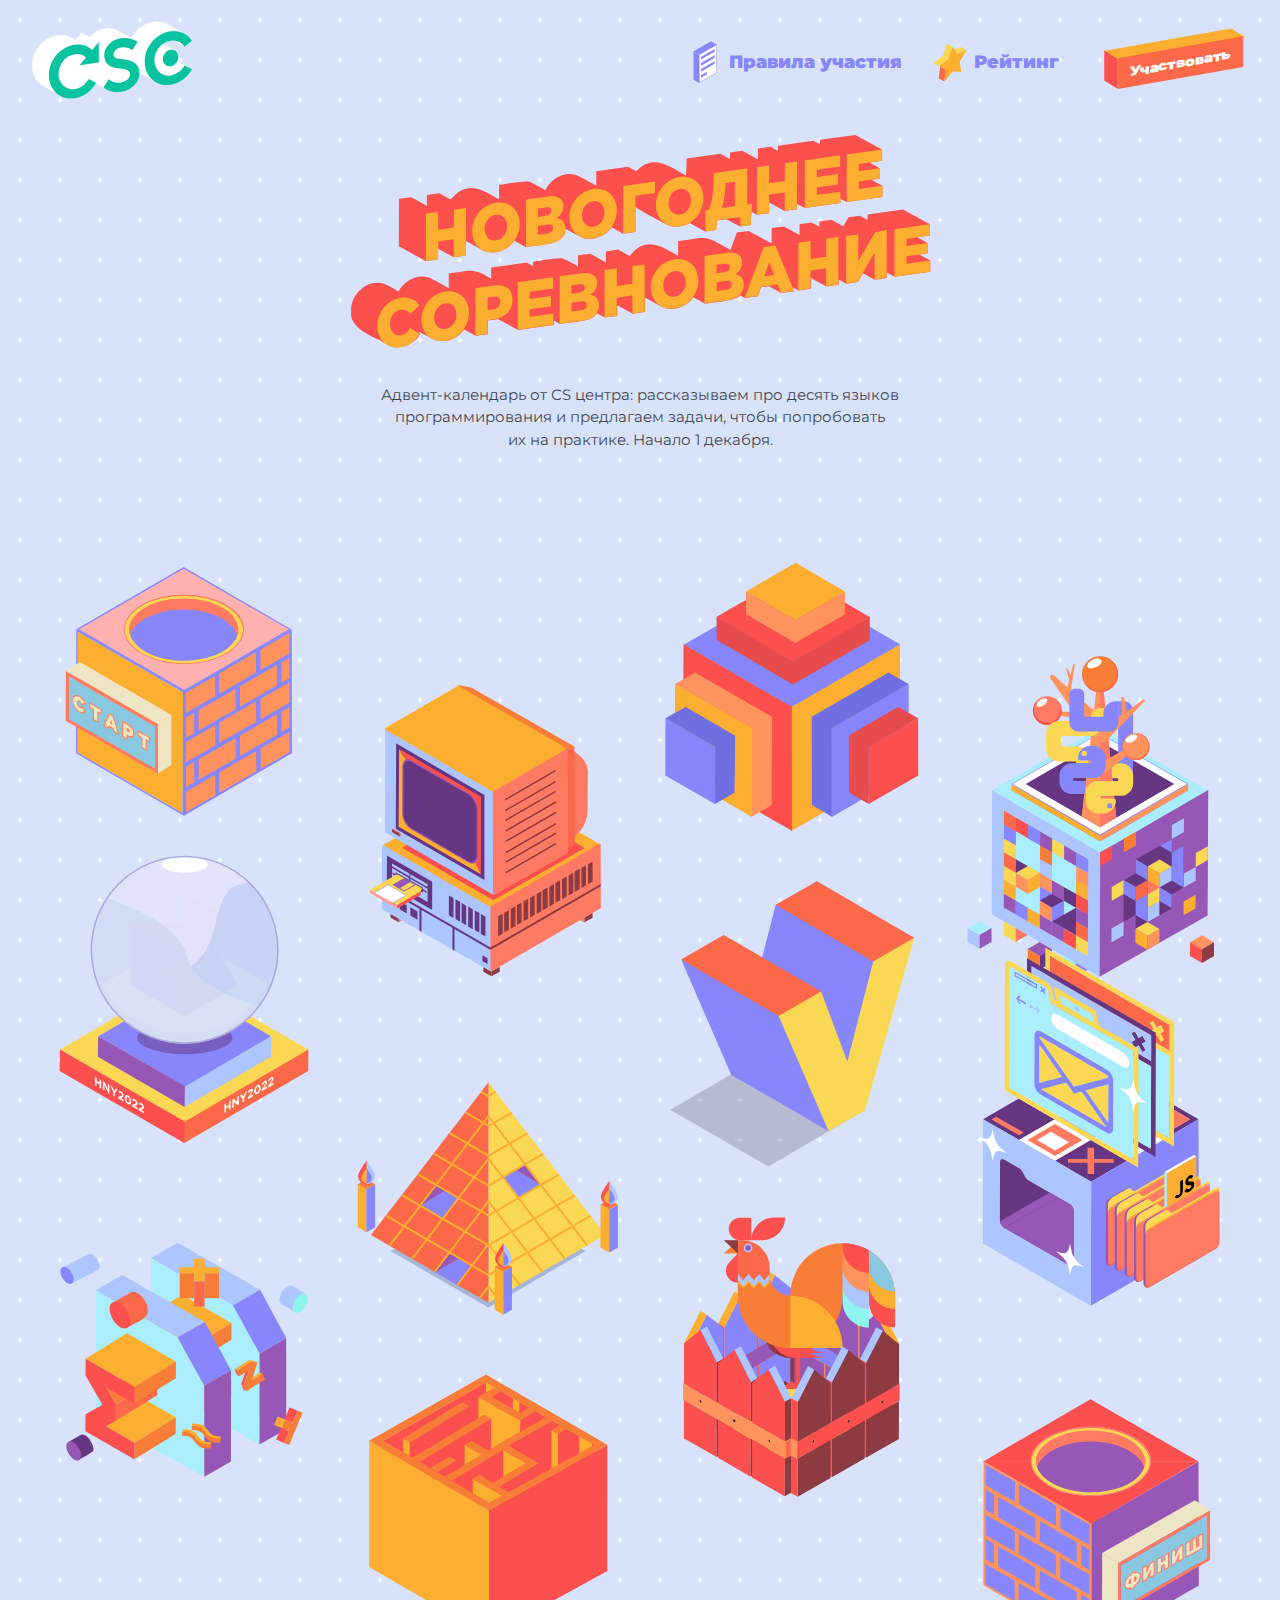
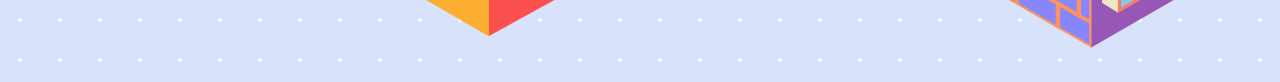
==== commit db518c7d: "updt" ====
--- a/index.html
+++ b/index.html
@@ -1234,71 +1234,105 @@
 </svg>
     </div>
   </a>
-  <div class="step disabled" id="finish">
+  <a href="top.html" class="step" id="finish">
     <div class="svg-wrapper">
-      <svg xmlns="http://www.w3.org/2000/svg" viewBox="0 0 520 630" xml:space="preserve">
-  <path
-    d="M25.3 383.9c-.1 13.7-.1 48.4-.2 60.7 48.4 28 185 106.2 233.9 134.5.2-72.2.4-149.3.6-221.4 0-4.4.1-42.7.1-46.3l-234-134.5c-.1 48.6-.3 104.8-.4 153.5.2 9.7.1 43.2 0 53.5z"
-    fill="#ff935e"/>
-        <path fill="#8886fc"
-              d="m104.4 482.7.1-39.2 76.5 44.1-.1 39.3zM26.2 437.6l.1-39.3 65 37.6-.1 39.2zM26.3 383.9l.1-39.3 20.2 11.7-.1 39.2zM59.7 403.3l.2-39.3 76.4 44.2-.1 39.2zM26.5 330.4l.1-39.3 65 37.6-.1 39.2zM26.6 276.8l.1-39.3 20.2 11.7-.1 39.2zM194.1 534.5l.1-39.2 65 37.5-.1 39.3zM149.4 455l.1-39.2 76.5 44.1-.1 39.3zM60.1 296l.1-39.2 76.4 44.1-.1 39.3zM26.8 223.2l.1-39.3 65 37.6-.1 39.2zM239.1 506.8l.1-39.2 20.2 11.6-.1 39.3zM194.4 427.3l.1-39.2 65.1 37.5-.2 39.3zM149.7 347.8l.1-39.2 76.5 44.1-.1 39.3zM239.4 400.7l.1-39.3 20.2 11.7-.1 39.2zM194.7 320.1l.1-39.2 65.1 37.5-.2 39.3zM104.7 375.5l.1-39.2 76.5 44.1-.1 39.3zM105 268.3l.2-39.2 76.4 44.1-.1 39.3z"/>
-        <g>
-    <path
-      d="m258.2 43.2 234.4 134.4-232.9 133.8L27.2 176.9l231-133.7zm49.2 202.7c15.8-3.7 30-9.2 42.2-16.3 12.2-7.1 21.6-15.3 27.9-24.5 6.2-8.9 9.2-18.2 9.2-27.9-.1-9.6-2.3-26-2.3-26S361.2 132 349 125c-12.2-7.1-26.5-12.5-42.4-16.3-15.3-3.6-31.5-5.4-48.1-5.4s-32.8 1.8-48.1 5.4c-15.8 3.7-30 9.2-42.2 16.3s-21.6 15.3-27.9 24.5c-6.2 8.9-9.3 18.2-9.2 27.9.1 9.6 3.3 19 9.5 27.8 6.5 9.2 16 17.4 28.2 24.5 12.2 7.1 26.5 12.5 42.4 16.3 15.3 3.6 31.5 5.4 48.1 5.4 16.6-.1 32.8-1.9 48.1-5.5"
-      fill="#fb504d"/>
-          <path
-            d="M377.5 205.2c-6.4 9.2-15.8 17.4-27.9 24.5-12.2 7.1-26.3 12.5-42.2 16.3-15.3 3.6-31.5 5.4-48.1 5.4s-32.8-1.8-48.1-5.4c-15.9-3.7-30.1-9.2-42.4-16.3-12.2-7.1-21.7-15.3-28.2-24.5-6.3-8.9-9.5-18.2-9.5-27.8-.1-9.6 2.1-26 2.1-26s22.9-19.2 35.1-26.3c12.2-7.1 26.3-12.5 42.2-16.3 15.3-3.6 31.5-5.4 48.1-5.4s32.8 1.8 48.1 5.4c15.9 3.7 30.1 9.2 42.4 16.3 12.2 7.1 35.4 26.3 35.4 26.3s2.2 16.4 2.3 26c-.1 9.5-3.1 18.9-9.3 27.8z"
-            fill="#ff7a63"/>
-          <path
-            d="M348 107.1c49.4 28.5 49.7 75 .6 103.5s-129.3 28.5-178.7 0c-49.4-28.5-49.7-75-.6-103.5s129.3-28.6 178.7 0zm-171.6 99.7c42.3 24.4 109 26.3 154.8 5.6 3.7-1.7 7.4-3.5 10.8-5.6 45.5-26.5 45.3-69.5-.5-95.9-45.8-26.5-120.1-26.4-165.6 0-3.4 2-6.6 4.1-9.5 6.3-35.8 26.5-32.4 65.1 10 89.6"
-            fill="#fbd854"/>
-          <path
-            d="M176.4 206.8c42.3 24.4 109 26.3 154.8 5.6 3.7-1.7 7.4-3.5 10.8-5.6 45.5-26.5 45.3-69.5-.5-95.9-45.8-26.5-120.1-26.4-165.6 0-3.4 2-6.6 4.1-9.5 6.3-35.8 26.5-32.4 65.1 10 89.6"
-            fill="#9657b6"/>
-  </g>
-        <g>
-    <path d="M259.6 311.5 492.5 177l.8 267.6-233.9 134.5.2-267.6z" fill="#9657b6"/>
-          <path d="m283.3 385.4 184.6-106.6.3 90.5-184.7 106.6-.2-90.5z" fill="#8ac8e1"/>
-          <path
-            d="M276.1 381.4 475 266.6l.3 106.8-198.9 114.7-.3-106.7zm192.6-11.8-.3-91.6-185.7 107.1.3 91.6 185.7-107.1"
-            fill="#ff7a63"/>
-          <path d="M296.3 423.9c0-1.8.4-3.4 1.1-4.8.7-1.3 2-2.7 3.8-4v12.3c-1.8.7-3.1.8-3.8.2-.7-.5-1.1-1.8-1.1-3.7z"
-                fill="#8ac8e1"/>
-          <path
-            d="m282.7 385.1 185.7-107.2.3 91.6L283 476.8l-.3-91.7zm185.4-15.8-.3-90.5-184.5 106.6.3 90.5 184.5-106.6"
-            fill="#fc6949"/>
-  </g>
-        <g>
-    <path
-      d="M314.4 400.4c7.4-3.3 12.4-.4 12.5 7.7 0 8.2-5 17-12.4 22.2v.8c0 1.3-1 3-2.1 3.7l-5.5 3.2c-1.2.7-2.1.1-2.1-1.2v-.8c-7.4 3.3-12.4.3-12.5-7.9 0-8.1 5-16.8 12.4-22v-.3c0-1.3 1-3 2.1-3.7l5.5-3.2c1.2-.7 2.1-.1 2.1 1.2v.3zm-2.1 28.9c7.7-4.5 12.4-12.7 12.4-19.9 0-7.2-4.8-9.8-12.5-5.4v-2.6l-5.5 3.2v2.6c-7.7 4.4-12.4 12.5-12.4 19.7 0 7.3 4.7 10.1 12.5 5.6v3.1l5.5-3.2v-3.1"
-      fill="#ff7a63"/>
-          <path
-            d="M300 423.7c0-4.2 2.7-8.6 6.7-10.9v14c-4 2.3-6.7 1.2-6.7-3.1zm4.6-6.9c-1.6 1.6-2.5 3.6-2.5 5.6 0 2.1.9 3 2.5 2.8v-8.4"
-            fill="#ff7a63"/>
-          <path
-            d="M312.2 404c7.7-4.4 12.4-1.9 12.5 5.4 0 7.2-4.7 15.5-12.4 19.9v3.1l-5.5 3.2v-3.1c-7.7 4.5-12.4 1.7-12.5-5.6 0-7.2 4.7-15.2 12.4-19.7v-2.6l5.5-3.2v2.6zm-5.4 22.8v-14c-4 2.3-6.8 6.7-6.7 10.9-.1 4.3 2.6 5.4 6.7 3.1m5.5-3.2c4-2.3 6.7-6.6 6.7-10.9 0-4.2-2.7-5.4-6.7-3.1v14"
-            fill="#eee5c4"/>
-          <path
-            d="M312.3 409.6c4-2.3 6.7-1.1 6.7 3.1 0 4.3-2.7 8.6-6.7 10.9v-14zm2.1 10c1.3-1.2 2.5-3.1 2.5-5.6 0-2.1-.9-3-2.5-2.7v8.3"
-            fill="#ff7a63"/>
-          <path fill="#eee5c4" d="m353.5 378.6.1 28.8-5.5 3.1v-18.8l-10.9 25.2-5.2 3-.1-28.8 5.5-3.2v18.9l11-25.2z"/>
-          <path
-            d="M353.5 376.2c1.2-.7 2.1-.1 2.1 1.2l.1 28.8c0 1.3-.9 3-2.1 3.7l-5.4 3.1c-1.2.7-2.1.1-2.1-1.2V401l-7 16.2c-.4.9-1.1 1.7-1.8 2.1l-5.2 3c-1.2.7-2.1.1-2.1-1.2l-.1-28.8c0-1.3.9-3 2.1-3.7l5.4-3.1c1.2-.7 2.1-.1 2.1 1.2v10.9l7.1-16.3c.4-.9 1.1-1.7 1.8-2.1l5.1-3zm.1 31.2-.1-28.8-5.1 3-11 25.3-.1-18.9-5.4 3.1.1 28.8 5.2-3 10.9-25.2.1 18.9 5.4-3.2"
-            fill="#ff7a63"/>
-          <path fill="#eee5c4"
-                d="m383.5 361.3.1 28.8-5.5 3.2v-11.6l-10.2 5.9v11.5l-5.5 3.2-.1-28.8 5.5-3.2.1 11.4 10.1-5.8v-11.4z"/>
-          <path
-            d="M383.5 358.8c1.2-.7 2.1-.1 2.1 1.2l.1 28.8c0 1.3-.9 3-2.1 3.7l-5.5 3.2c-1.2.7-2.1.1-2.1-1.2v-9.1l-5.9 3.4v9.1c0 1.3-.9 3-2.1 3.7l-5.5 3.2c-1.2.7-2.1.1-2.1-1.2l-.1-28.8c0-1.3.9-3 2.1-3.7l5.5-3.2c1.2-.7 2.1-.1 2.1 1.2v9l5.9-3.4v-9c0-1.3.9-3 2.1-3.7l5.5-3.2zm.1 31.3-.1-28.8-5.5 3.2v11.4l-10.2 5.9v-11.4l-5.5 3.2.1 28.8 5.5-3.2v-11.6l10.2-5.9v11.6l5.5-3.2M413.9 341.3c1.2-.7 2.1-.1 2.1 1.2l.1 28.8c0 1.3-.9 3-2.1 3.7l-5.4 3.1c-1.2.7-2.1.1-2.1-1.2v-10.8l-7 16.2c-.4.9-1.1 1.7-1.8 2.1l-5.2 3c-1.2.7-2.1.1-2.1-1.2l-.1-28.8c0-1.3.9-3 2.1-3.7l5.4-3.1c1.2-.7 2.1-.1 2.1 1.2v10.9l7.1-16.3c.4-.9 1.1-1.7 1.8-2.1l5.1-3zm.1 31.2-.1-28.8-5.1 3-11 25.3-.1-18.9-5.4 3.1.1 28.8 5.2-3 10.9-25.2.1 18.9 5.4-3.2"
-            fill="#ff7a63"/>
-          <path fill="#eee5c4"
-                d="m413.9 343.7.1 28.8-5.4 3.1-.1-18.8-10.9 25.2-5.2 3v-28.8l5.4-3.2.1 18.9 10.9-25.2zM457.2 318.7l.1 28.8-34.4 19.9-.1-28.8 5.5-3.2.1 23.1 8.9-5.1-.1-23.1 5.5-3.2.1 23.1 8.9-5.2v-23.1z"/>
-          <path
-            d="M457.2 316.3c1.2-.7 2.1-.1 2.1 1.2l.1 28.8c0 1.3-.9 3-2.1 3.7l-34.4 19.9c-1.2.7-2.1.1-2.1-1.2l-.1-28.8c0-1.3.9-3 2.1-3.7l5.5-3.2c1.2-.7 2.1-.1 2.1 1.2l.1 20.6 4.7-2.7-.1-20.6c0-1.3.9-3 2.1-3.7l5.5-3.2c1.2-.7 2.1-.1 2.1 1.2l.1 20.6 4.7-2.7-.1-20.6c0-1.3.9-3 2.1-3.7l5.6-3.1zm.1 31.2-.1-28.8-5.5 3.2.1 23.1-9 5.2-.1-23.1-5.5 3.2.1 23.1-8.9 5.1-.1-23.1-5.5 3.2.1 28.8 34.4-19.9"
-            fill="#ff7a63"/>
+      <svg xmlns="http://www.w3.org/2000/svg" xml:space="preserve" viewBox="0 0 520 759">
+  <g id="finish-back-side">
+    <path fill="#ff7a63" d="M359.9 362.3H138.8c.2 16.3 11.1 32.6 32.6 45 21.6 12.5 50 18.7 78.3 18.7 2.1 0 4.1 0 6.2-.1 4.3-.1 8.6-.4 12.9-.9 3.4-.3 6.7-.8 10-1.3 6.3-1 12.4-2.3 18.4-3.9 2.9-.8 5.7-1.6 8.4-2.6.1 0 .1 0 .2-.1 4.6-1.6 9-3.4 13.3-5.4.1 0 .2-.1.3-.1 2.9-1.4 5.7-2.8 8.4-4.4 21.4-12.3 32.1-28.6 32.1-44.9z"/>
+    <path fill="none" d="M340 331.8zM359.9 338.2c-5.9-8.6-14.9-16.5-26.6-23.3-15.4-8.9-34.3-15.1-54.9-18 20.6 3 39.5 9.1 54.9 18 11.7 6.8 20.7 14.7 26.6 23.3zM165.9 314.9c15.5-9 34.5-15.2 55.3-18.1-20.7 3-39.8 9.1-55.3 18.1-20 11.6-31.8 26.6-34 42.8 2.2-16.1 14.1-31.2 34-42.8z"/>
+    <path fill="#ff7a63" d="M368.3 363.4c0-6.9-1.8-13.6-5.2-20-.3-.5-.6-1.1-.9-1.6-.7-1.2-1.5-2.4-2.3-3.6-5.9-8.6-14.9-16.5-26.6-23.3-15.4-8.9-34.3-15.1-54.9-18-9.4-1.4-19.1-2-28.9-2-9.7 0-19.1.7-28.3 2-20.8 2.9-39.8 9.1-55.3 18.1-20 11.6-31.8 26.6-34 42.8-.3 1.9-.4 3.8-.4 5.7v.3h.4v1.4h236v-1.4h.4v-.4z"/>
+    <path fill="#fbd854" d="M133.1 365.4h8.2c-.2-16.1 10.2-32.3 31.4-44.6 2.5-1.4 5-2.8 7.7-4.1 1.9-.9 3.8-1.7 5.8-2.6 1.2-.5 2.5-1 3.8-1.5 8.9-3.4 18.5-5.9 28.5-7.6 2.7-.5 5.4-.9 8.1-1.2 7.4-.9 14.8-1.4 22.3-1.4h.2c7.4 0 14.8.5 22 1.3 2.8.3 5.5.7 8.2 1.2 13.8 2.3 26.9 6.2 38.6 11.8.4.2.7.4 1.1.5 2.3 1.1 4.5 2.3 6.6 3.5 6.2 3.6 11.5 7.5 15.9 11.7.1.1.3.2.4.4 1.2 1.2 2.4 2.4 3.4 3.6.2.2.4.5.6.7l.1.1c7.6 8.8 11.4 18.5 11.4 28.2h8.5c.1-17.4-11.4-34.8-34.4-48.1-16.8-9.7-37.4-15.8-59.1-18.4-.3 0-.5-.1-.8-.1-2.4-.3-4.9-.5-7.4-.7-7.7-.6-15.5-.7-23.3-.4h-.3c-9 .4-18 1.3-26.7 2.9-1.2.2-2.5.5-3.7.7-1.9.4-3.8.8-5.6 1.3-.1 0-.1 0-.2.1-13.6 3.3-26.3 8.2-37.4 14.6-22.8 13.3-34.1 30.7-33.9 48.1z"/>
+    <path fill="#ffb1b0" d="M278.5 296.9c-9.4-1.4-19.1-2-28.9-2-9.7 0-19.1.7-28.3 2 9.1-1.3 18.6-2 28.3-2 9.8 0 19.5.7 28.9 2zM131.6 363.4c0-1.9.1-3.8.4-5.7-.3 1.9-.5 3.8-.4 5.7v.3-.3zM359.9 338.2c.8 1.2 1.6 2.4 2.3 3.6-.7-1.2-1.5-2.4-2.3-3.6z"/>
+    <path fill="#fb504d" d="M44 363.7h87.6v-.3c0-1.9.1-3.8.4-5.7 2.2-16.2 14.1-31.2 34-42.8 15.5-9 34.5-15.2 55.3-18.1 9.1-1.3 18.6-2 28.3-2 9.9 0 19.6.7 28.9 2 20.6 3 39.5 9.1 54.9 18 11.7 6.8 20.7 14.7 26.6 23.3.8 1.2 1.6 2.4 2.3 3.6.3.5.6 1.1.9 1.6 3.4 6.4 5.1 13.1 5.2 20v.3H462.1l-212.9-123L37.9 363.4l.5.3H44"/>
+    <line x1="249.2" x2="249.2" y1="243.8" y2="243.8" fill="#fb504d"/>
+    <polygon fill="#fb504d" points="249.2,243.8 249.2,243.8 456.3,363.4"/>
+    <path fill="#9657b6" d="M324.9 342c-2.4-1.4-5-2.7-7.6-3.9-42.2-19.9-104.7-18.5-143.9 4-16.1 9.2-25.9 20.7-29.5 32.7 3.6 12.1 13.7 23.7 30 33.1 41.9 23.9 109.9 23.9 151.5 0 16.1-9.2 25.9-20.7 29.5-32.7-1.8-5.8-5-11.6-9.7-17-5.1-5.9-11.8-11.4-20.3-16.2z"/>
+  </g>
+        <g id="finish-tree">
+    <path fill="#87aa4f" d="m123.5 350.3 45.5-66.7h-20.8c-4.9 0-7.8-5.5-5-9.5l59.1-86.6h-12.1c-4.9 0-7.8-5.5-5-9.5l52.1-77.4c4.8-7.3 15.4-7.5 20.4-.4C264.9 110.4 311 178 311 178c2.8 4-.1 9.5-5 9.5h-12.1l59.1 86.6c2.8 4-.1 9.5-5 9.5h-20.8l45.5 66.7c2.8 4-.1 9.5-5 9.5H128.5c-4.9 0-7.8-5.5-5-9.5z"/>
+          <polygon fill="#fbd854" points="248.3,13 260.5,37.6 287.7,41.6 268,60.8 272.6,87.8 248.3,75.1 224,87.8 228.6,60.8 209,41.6 236.2,37.6"/>
+          <polygon fill="#fbae2f" points="248.3,13 248.3,50.4 260.4,37.8"/>
+          <polygon fill="#fbae2f" points="287.7,41.6 248.3,50.4 268,60.7"/>
+          <polygon fill="#fbae2f" points="272.6,87.8 248.3,50.4 248.5,75"/>
+          <polygon fill="#fbae2f" points="224,87.8 248.3,50.4 228.6,60.8"/>
+          <polygon fill="#fbae2f" points="209,41.6 248.3,50.4 236.2,37.6"/>
+          <path fill="#99bf4f" d="m123.5 350.3 45.5-66.7h-20.8c-4.9 0-7.8-5.5-5-9.5l59.1-86.6h-12.1c-4.9 0-7.8-5.5-5-9.5l52.1-77.4c2.5-3.9 6.7-5.7 10.8-5.6v264.9H128.5c-4.9-.1-7.8-5.6-5-9.6z"/>
+          <path fill="#fb504d" d="M248.3 426.5v-66.8h-18.9v66.1c6.3.5 12.6.7 18.9.7z"/>
+          <path fill="#8d3a40" d="M267.2 425.7v-66h-28.8l8.7 66.8c6.8 0 13.5-.3 20.1-.8z"/>
+          <circle cx="229" cy="154.6" r="14.7" fill="#fbae2f"/>
+          <circle cx="216.8" cy="213.3" r="14.7" fill="#8886fc"/>
+          <circle cx="277.8" cy="257.2" r="14.7" fill="#fb504d"/>
+          <circle cx="287.6" cy="193.7" r="14.7" fill="#9657b6"/>
+          <circle cx="202.1" cy="271.9" r="14.7" fill="#adc6ff"/>
+          <circle cx="345" cy="330.5" r="14.7" fill="#adc6ff"/>
+          <circle cx="290" cy="318.3" r="14.7" fill="#fbae2f"/>
+          <circle cx="219.2" cy="332.9" r="14.7" fill="#9657b6"/>
+          <circle cx="146" cy="324.4" r="14.7" fill="#8886fc"/>
+  </g>
+        <g id="finish-front-side">
+    <g fill="#9657b6">
+      <line x1="459.7" x2="459.1" y1="606.1" y2="368.1"/>
+      <path d="M461.9 363.2 249.1 486l.7 244.5 212.8-122.9-.7-244.4zm-2.8 4.9.7 238"/>
+    </g>
+          <path fill="none" d="M333.8 411.1c-20.7 12-47.8 19-76.9 20 29.1-1 56.2-8 76.9-20 12.5-7.3 21.9-15.9 27.6-25.3-5.7 9.4-15.1 18-27.6 25.3zM131.8 367.1c2 16.6 14.1 32.1 34.7 43.9 22.4 12.9 52.2 20.1 83.8 20.1-31.6 0-61.4-7.1-83.8-20.1-20.6-11.8-32.8-27.3-34.7-43.9zM364.5 379.8c-.9 2-1.9 4-3.1 5.9 1.2-1.9 2.2-3.9 3.1-5.9z"/>
+          <path fill="#ff7a63" d="M364.2 362.9c0 16.9-11.1 33.7-33.2 46.6-7.7 4.5-16.3 8.2-25.5 11.1-3.7 1.2-7.6 2.3-11.5 3.2-1.7.4-3.3.8-5 1.1-6.2 1.3-12.5 2.3-18.8 2.9-2.2.2-4.3.4-6.5.6-2.6.2-5.2.3-7.8.4h-.7c-21.3.5-42.9-2.4-62-8.7-8.6-2.8-16.6-6.4-24-10.6-22.3-12.9-33.5-29.7-33.8-46.6h-4c0 1.4.1 2.9.3 4.3 2 16.6 14.1 32.1 34.7 43.9 22.4 12.9 52.2 20.1 83.8 20.1 2.2 0 4.4 0 6.6-.1 29.1-.9 56.2-7.9 76.9-20 12.5-7.3 21.9-15.9 27.6-25.3 1.2-1.9 2.2-3.9 3.1-5.9l.9-2.1c1.8-4.8 2.8-9.8 2.8-14.8h-3.9z"/>
+          <path fill="#fbd854" d="M250.9 429.4c8.7-.1 17.4-.7 25.8-1.8 2.9-.4 5.8-.9 8.6-1.4 1.4-.3 2.7-.5 4.1-.8 3.4-.7 6.8-1.5 10.2-2.5.5-.1.9-.2 1.4-.4 11.2-3.2 21.8-7.5 31.1-12.9 22.5-13.1 33.8-30.2 33.8-47.4h-8.5c-.1 15.9-10.5 31.8-31.4 43.9-2.6 1.5-5.3 3-8.2 4.3-.1 0-.2.1-.3.1-4.1 1.9-8.5 3.7-13 5.2-.1 0-.1 0-.2.1-2.7.9-5.5 1.8-8.2 2.5-5.8 1.6-11.8 2.9-18 3.8-3.2.5-6.5.9-9.8 1.3-4.2.4-8.4.7-12.6.8-2 .1-4 .1-6 .1-27.7 0-55.4-6.1-76.5-18.3-21-12.1-31.6-28-31.8-43.9H133c.2 17.2 11.7 34.4 34.5 47.5 7.5 4.3 15.7 7.9 24.5 10.8 18.1 5.9 38.4 8.9 58.6 8.8.1.2.2.2.3.2z"/>
+          <path fill="#ffb1b0" d="m365.4 377.7-.9 2.1.9-2.1zM131.5 362.9c0 1.4.1 2.9.3 4.3-.2-1.5-.3-2.9-.3-4.3zM250.2 431.1c2.2 0 4.4 0 6.6-.1-2.1.1-4.4.2-6.6.1z"/>
+          <path fill="#fb504d" d="M43.9 362.9h-5.6l212.2 122.5 211.3-122.5H368.1c0 5.1-.9 10-2.8 14.8l-.9 2.1c-.9 2-1.9 4-3.1 5.9-5.8 9.4-15.1 18.1-27.6 25.3-20.7 12-47.8 19-76.9 20-2.2.1-4.4.1-6.6.1-31.6 0-61.4-7.1-83.8-20.1-20.6-11.9-32.7-27.3-34.7-43.9-.2-1.4-.3-2.8-.3-4.3H43.9"/>
+          <polygon fill="#fb504d" points="43.9,362.9 43.9,362.9 250.5,482.2"/>
+          <g id="finish-btn">
+      <path fill="#8ac8e1" d="M478.5 554.3 309 652.2l-.2-84 169.5-97.9.2 84z"/>
+            <path fill="#ff7a63" d="m303 564.2.3 97.8 181.6-104.8-.3-97.8L303 564.2zm6 88-.2-84 169.5-97.9.2 84L309 652.2"/>
+            <polygon fill="#eee5c4" points="268.8,542.4 303.5,563.8 485.1,458.9 450.4,437.5"/>
+            <polygon fill="#eee5c4" points="269,542.1 268.7,639.9 303.2,661.3 303.5,563.4"/>
+            <g>
+        <path fill="#ff7a63" d="M327 613.9c-1.5.6-2.9.9-4.1.9-3.5 0-7.2-2.4-7.2-9 0-7.1 4.4-14.4 11.2-18.8v-2.3l10.2-5.9v2.5c1.5-.6 2.9-.9 4.2-.9 4.4 0 7.1 3.3 7.1 8.7 0 7.3-4.4 14.7-11.2 19.1v2.9L327 617v-3.1z"/>
+              <path fill="#eee5c4" d="M335.1 584.5c7.2-4.1 11.3-1.8 11.3 4.7 0 6.6-4 13.8-11.2 18v2.8l-6.2 3.6v-2.8c-7.2 4.2-11.3 1.6-11.3-5 0-6.5 4.1-13.6 11.2-17.7v-2.3l6.2-3.6v2.3zm-6.1 19.9v-10.1c-2.9 1.7-5 4.7-4.9 7.9-.1 3.3 2 3.9 4.9 2.2m6.2-3.5c2.9-1.7 4.9-4.7 4.9-7.9s-2-3.8-5-2.1l.1 10"/>
+              <polygon fill="#ff7a63" points="351.2,572.1 361.3,566.2 361.3,574.7 366.3,563.3 375.6,557.9 375.7,588.1 365.6,593.9 365.6,585.5 360.6,596.8 351.3,602.2"/>
+              <polygon fill="#eee5c4" points="373.7,561.4 373.7,586.9 367.6,590.5 367.6,576.1 359,595.4 353.3,598.8 353.2,573.2 359.3,569.7 359.3,584.1 367.9,564.7"/>
+              <polygon fill="#ff7a63" points="379.6,556 389.8,550.1 389.8,559.7 393.7,557.4 393.7,547.8 403.8,542 403.9,572.1 393.8,578 393.7,568.3 389.8,570.6 389.8,580.3 379.7,586.1"/>
+              <polygon fill="#eee5c4" points="401.8,545.4 401.9,571 395.7,574.5 395.7,564.8 387.8,569.4 387.8,579.1 381.7,582.7 381.6,557.1 387.8,553.6 387.8,563.1 395.7,558.6 395.7,549"/>
+              <g>
+          <polygon fill="#ff7a63" points="407.8,540 417.9,534.2 417.9,542.6 422.9,531.3 432.2,525.9 432.3,556.1 422.2,561.9 422.2,553.4 417.2,564.8 407.9,570.2"/>
+                <polygon fill="#eee5c4" points="430.2,529.3 430.3,554.9 424.2,558.4 424.2,544 415.6,563.4 409.8,566.7 409.8,541.2 415.9,537.6 415.9,552 424.5,532.7"/>
+        </g>
+              <g>
+          <polygon fill="#ff7a63" points="436.2,523.9 446.3,518.1 446.4,537.4 448.7,536.1 448.7,516.7 458.8,510.8 458.9,530.2 461.2,528.9 461.1,509.5 471.3,503.6 471.4,533.8 436.3,554.1"/>
+                <polygon fill="#eee5c4" points="469.3,507.1 469.4,532.6 438.2,550.6 438.2,525.1 444.3,521.5 444.4,540.9 450.7,537.2 450.7,517.9 456.8,514.3 456.9,533.7 463.2,530 463.1,510.7"/>
+        </g>
+      </g>
+    </g>
+          <polygon fill="#9657b6" points="250,687.9 251,497.9 455,383.9 459.8,436.9 272.1,543.5 271.8,685.9"/>
+          <g>
+      <path fill="#ff935e" d="m251.6 485.8-66-38.1-80.9-46.7-.7-.4-65.3-37.7-.1 48.9v.8l-.1 48.1v.8l-.1 47.3v1.6l-.1 47.3v.8l-.1 48.9 65.3 37.7 81.6 47.1 66 37.4.1-48.2.1-49.7.1-47.3.1-48.9.1-49.7z"/>
+            <polygon fill="#8886fc" points="42.5,565.1 42.3,605 99.8,638.2 99.9,598.2"/>
+            <polygon fill="#8886fc" points="108.3,407.9 108.2,447.9 181.2,490 181.3,450.1"/>
+            <polygon fill="#8886fc" points="189.9,455 189.7,495 247.2,528.1 247.3,488.2"/>
+            <polygon fill="#8886fc" points="230.9,527.7 230.8,567.6 247.1,577 247.2,537.1"/>
+            <polygon fill="#8886fc" points="149.3,480.6 149.2,520.5 222.2,562.7 222.3,522.8"/>
+            <polygon fill="#8886fc" points="189.6,552.9 189.5,592.8 246.9,625.9 247,586"/>
+            <polygon fill="#8886fc" points="230.6,624.7 230.5,664.6 246.8,674 246.9,634.1"/>
+            <polygon fill="#8886fc" points="43,370.2 42.9,410.2 100.3,443.3 100.5,403.4"/>
+            <polygon fill="#8886fc" points="67.7,433.5 67.6,473.4 140.6,515.6 140.8,475.7"/>
+            <polygon fill="#8886fc" points="108,505.8 107.9,545.7 180.9,587.8 181.1,547.9"/>
+            <polygon fill="#8886fc" points="149,577.6 148.9,617.5 222,659.7 222.1,619.8"/>
+            <polygon fill="#8886fc" points="189.3,649.9 189.2,689.8 246.6,722.9 246.8,683"/>
+            <polygon fill="#8886fc" points="67.4,530.5 67.3,570.4 140.4,612.6 140.5,572.7"/>
+            <polygon fill="#8886fc" points="107.7,602.8 107.6,642.7 180.7,684.8 180.8,644.9"/>
+            <g>
+        <polygon fill="#8886fc" points="42.7,468.1 42.6,508 100.1,541.2 100.2,501.2"/>
+      </g>
+            <g>
+        <polygon fill="#8886fc" points="42.6,516.2 42.5,556.1 58.8,565.5 58.9,525.6"/>
+      </g>
+            <g>
+        <polygon fill="#8886fc" points="42.9,419.2 42.8,459.1 59.1,468.5 59.2,428.6"/>
+      </g>
+    </g>
   </g>
 </svg>
     </div>
-  </div>
+  </a>
 </div>
 
 <div id="regModal" class="modal">
--- a/css/style.css
+++ b/css/style.css
@@ -1,2 +1,2 @@
-.steps-wrapper{display:-webkit-box;display:-ms-flexbox;display:flex;-ms-flex-wrap:wrap;flex-wrap:wrap;-webkit-box-pack:center;-ms-flex-pack:center;justify-content:center;-webkit-box-align:end;-ms-flex-align:end;align-items:flex-end;max-width:1500px;margin:0 auto}.steps-wrapper .step{cursor:pointer;padding:20px;-webkit-box-sizing:border-box;box-sizing:border-box}@media (min-width:1200px){.steps-wrapper .step{width:25%}.steps-wrapper .step:nth-child(2n){position:relative;top:160px}}@media (min-width:800px) and (max-width:1200px){.steps-wrapper .step{width:33%}.steps-wrapper .step:nth-child(3n-1){position:relative;top:120px}}@media (max-width:800px){.steps-wrapper .step{width:50%;margin-bottom:50px}}@media (max-width:600px){.steps-wrapper .step{width:70%;margin-bottom:30px}}.steps-wrapper .step.disabled{-webkit-filter:grayscale(100%);filter:grayscale(100%);cursor:default}.steps-wrapper .step .svg-wrapper{padding-bottom:110%;position:relative;overflow:visible;-webkit-transition:-webkit-transform .2s cubic-bezier(.16,1,.3,1);transition:-webkit-transform .2s cubic-bezier(.16,1,.3,1);transition:transform .2s cubic-bezier(.16,1,.3,1);transition:transform .2s cubic-bezier(.16,1,.3,1),-webkit-transform .2s cubic-bezier(.16,1,.3,1)}.steps-wrapper .step .svg-wrapper svg{position:absolute;right:0;bottom:0;left:0}.steps-wrapper .step:hover .svg-wrapper{-webkit-transform:translateY(-15px);transform:translateY(-15px)}.container{max-width:1000px;margin:50px auto;text-align:left;background-color:#fff;padding:48px;line-height:1.4}@media (max-width:600px){.container{padding:24px 16px}}.container.language{display:-webkit-box;display:-ms-flexbox;display:flex;-webkit-box-orient:horizontal;-webkit-box-direction:normal;-ms-flex-direction:row;flex-direction:row;-ms-flex-wrap:nowrap;flex-wrap:nowrap}@media (max-width:1000px){.container.language{-webkit-box-orient:vertical;-webkit-box-direction:normal;-ms-flex-direction:column;flex-direction:column;-webkit-box-align:center;-ms-flex-align:center;align-items:center}}.container.language .logo-wrapper{display:-webkit-box;display:-ms-flexbox;display:flex;-webkit-box-orient:horizontal;-webkit-box-direction:normal;-ms-flex-direction:row;flex-direction:row;-webkit-box-align:center;-ms-flex-align:center;align-items:center}.container.language .logo-wrapper h1{margin:0}.container.language .language__img{width:70%}@media (max-width:1000px){.container.language .language__img{width:100%;max-width:500px;-webkit-box-ordinal-group:2;-ms-flex-order:1;order:1;margin-bottom:40px}}.container.language .language__img img{width:100%}.container.language .language__logo{width:80px;height:100%;margin-right:16px}.container.language .language__text{width:100%;text-align:left;padding-right:40px;line-height:1.5;font-size:18px}@media (max-width:1000px){.container.language .language__text{-webkit-box-ordinal-group:3;-ms-flex-order:2;order:2;padding-right:0}}.title{color:#06c39f;font-size:60px;margin-top:40px;margin-bottom:10px;text-transform:uppercase}@media (max-width:600px){.title{font-size:32px}}.subtitle{max-width:600px;margin:0 auto;margin-bottom:80px;font-size:15px;line-height:1.5;opacity:.7}h1{font-size:2em}@media (max-width:800px){h1{font-size:1.5em}}h2{font-size:1.75em}@media (max-width:800px){h2{font-size:1.25em}}p{font-size:1em}@media (max-width:800px){p{font-size:.875em}}.text-hint{font-size:.75em;color:#5a5a5a}.header{display:-webkit-box;display:-ms-flexbox;display:flex;-webkit-box-pack:justify;-ms-flex-pack:justify;justify-content:space-between;-webkit-box-align:center;-ms-flex-align:center;align-items:center;margin-bottom:20px;-ms-flex-wrap:wrap;flex-wrap:wrap}.header .header__menu{display:-webkit-box;display:-ms-flexbox;display:flex;-ms-flex-wrap:wrap;flex-wrap:wrap;-webkit-box-align:center;-ms-flex-align:center;align-items:center;margin-left:auto}@media (max-width:600px){.header.header--inner .header__menu{width:100%}}.header.header--inner .arrow-left{display:none}@media (max-width:600px){.header.header--inner .arrow-left{display:block}}@media (max-width:600px){.header.header--inner .header__logo{-webkit-box-ordinal-group:unset;-ms-flex-order:unset;order:unset;display:none}}@media (max-width:600px){.header.header--inner .logo-csc{display:none}}.header .header__logo{margin-right:auto}@media (max-width:1000px){.header .header__logo{width:120px}}@media (max-width:600px){.header .header__logo{width:100%;-webkit-box-ordinal-group:2;-ms-flex-order:1;order:1;margin-top:80px}}.header .header__link{display:-webkit-box;display:-ms-flexbox;display:flex;-webkit-box-align:center;-ms-flex-align:center;align-items:center;font-size:18px;font-weight:900;text-decoration:none;color:#8886fc;margin-left:24px}.header .header__link:hover{color:#5e5ccf}@media (max-width:800px){.header .header__link{font-size:0;margin-left:4px;width:40px;height:40px}}.btn-start{text-decoration:none;font-weight:900;cursor:pointer;margin-left:20px;position:relative;top:-25px}@media (max-width:800px){.btn-start{margin-left:0}}.side-left,.side-right,.side-top{display:inline-block;font-size:15px;-webkit-transition:-webkit-transform .1s linear;transition:-webkit-transform .1s linear;transition:transform .1s linear;transition:transform .1s linear,-webkit-transform .1s linear;-webkit-transform-origin:left top;transform-origin:left top}.side-right{-webkit-transform:rotate(-10deg) skewX(-10deg) scaleY(.864) translate(-3px,43px);transform:rotate(-10deg) skewX(-10deg) scaleY(.864) translate(-3px,43px);color:#fff;background-color:#fc6949;padding:8px 12px}.side-left{background-color:#fb504d;-webkit-transform:rotate(32deg) skewX(32deg) scaleY(1.6) translate(5px,11px);transform:rotate(32deg) skewX(32deg) scaleY(1.6) translate(5px,11px);padding:8px 8px}.side-top{-webkit-transform-origin:center;transform-origin:center;background-color:#fbae2f;-webkit-transform:rotate(80deg) skewY(-49deg) scaleX(.69) scaleY(8.1) translate(35px,-7px);transform:rotate(80deg) skewY(-49deg) scaleX(.69) scaleY(8.1) translate(35px,-7px);padding:8px 8px}.btn-start:hover{-webkit-filter:brightness(1.1);filter:brightness(1.1)}.btn-start:hover .side-right{-webkit-transform:rotate(-10deg) skewX(-10deg) scaleY(.864) translate(-10px,37px);transform:rotate(-10deg) skewX(-10deg) scaleY(.864) translate(-10px,37px)}.btn-start:hover .side-left{-webkit-transform:rotate(32deg) skewX(32deg) scaleY(1.6) scaleX(.5) translate(10px,11px);transform:rotate(32deg) skewX(32deg) scaleY(1.6) scaleX(.5) translate(10px,11px)}.btn-start:hover .side-top{-webkit-transform:rotate(80deg) skewY(-49deg) scaleX(.4) scaleY(8.1) translate(53px,-7px);transform:rotate(80deg) skewY(-49deg) scaleX(.4) scaleY(8.1) translate(53px,-7px)}.button{padding:12px 24px;font-size:1em;font-weight:700;background-color:#ff7a63;color:#fff;outline:0;border:none;border-radius:4px;cursor:pointer;text-align:center;text-decoration:none}.button:hover{-webkit-filter:brightness(1.1);filter:brightness(1.1)}.btn-group .button{margin:0 16px 16px 0;display:inline-block}@media (max-width:600px){.btn-group .button{display:block;width:100%}}.btn--primary{background-color:#99bf4f;color:#fff;text-transform:uppercase}.btn--secondary{background-color:#dedede;font-weight:400;color:#000}.btn--big{font-size:1.125em;letter-spacing:2px;padding:16px 32px}.btn--small{font-size:.825em;padding:8px 16px}.modal{position:fixed;top:0;right:0;bottom:0;left:0;z-index:1060;display:none;width:100vw;height:100vh;overflow-x:hidden;overflow-y:auto;outline:0;background-image:url(/img/pattern.png);background-color:rgba(0,0,0,.7);-webkit-animation-name:shade;animation-name:shade;-webkit-animation-duration:.2s;animation-duration:.2s}.modal-content{background-color:#fff;margin:100px auto;padding:0;max-width:600px;-webkit-animation-name:animatetop;animation-name:animatetop;-webkit-animation-duration:.4s;animation-duration:.4s}@-webkit-keyframes animatetop{from{-webkit-transform:translateY(100px);transform:translateY(100px);opacity:0}to{-webkit-transform:translateY(0);transform:translateY(0);opacity:1}}@keyframes animatetop{from{-webkit-transform:translateY(100px);transform:translateY(100px);opacity:0}to{-webkit-transform:translateY(0);transform:translateY(0);opacity:1}}@-webkit-keyframes shade{from{opacity:0}to{opacity:1}}@keyframes shade{from{opacity:0}to{opacity:1}}.close{position:absolute;top:10px;right:10px;cursor:pointer}.close:focus,.close:hover{opacity:.7}.modal-header{padding:12px;background-color:#fbae2f;color:#fff;margin-bottom:40px;position:relative}.modal-body{padding:2px 16px}.table{width:100%;border-collapse:collapse}.table thead td{font-size:12px;font-weight:700}.table td{font-size:15px;vertical-align:top;padding:8px 8px 8px 0;border-bottom:1px solid #dedede}#start{-webkit-animation-delay:.5s;animation-delay:.5s}#start.stopped,#start:hover{-webkit-animation:none;animation:none}#start #hand{-webkit-transform:translateY(600px) translateX(150px) scale(.3);transform:translateY(600px) translateX(150px) scale(.3);-webkit-transition:-webkit-transform .6s cubic-bezier(.16,1,.3,1);transition:-webkit-transform .6s cubic-bezier(.16,1,.3,1);transition:transform .6s cubic-bezier(.16,1,.3,1);transition:transform .6s cubic-bezier(.16,1,.3,1),-webkit-transform .6s cubic-bezier(.16,1,.3,1);-webkit-transition-delay:.3s;transition-delay:.3s}#start:hover #hand{-webkit-transform:translateY(0) translateX(0) scale(1);transform:translateY(0) translateX(0) scale(1);-webkit-transition-delay:.1s;transition-delay:.1s}#start:hover #btn{-webkit-transform:translateX(15px) translateY(-15px);transform:translateX(15px) translateY(-15px);-webkit-transition:-webkit-transform .6s cubic-bezier(.16,1,.3,1);transition:-webkit-transform .6s cubic-bezier(.16,1,.3,1);transition:transform .6s cubic-bezier(.16,1,.3,1);transition:transform .6s cubic-bezier(.16,1,.3,1),-webkit-transform .6s cubic-bezier(.16,1,.3,1)}#start #flag{-webkit-transform:translateY(280px) translateX(290px) scale(0);transform:translateY(280px) translateX(290px) scale(0);-webkit-transition:all .2s cubic-bezier(.16,1,.3,1);transition:all .2s cubic-bezier(.16,1,.3,1);-webkit-transition-delay:.2s;transition-delay:.2s}#start:hover #flag{-webkit-transform:translateY(0) translateX(0) scale(1);transform:translateY(0) translateX(0) scale(1);-webkit-transition-delay:790ms;transition-delay:790ms}#start:hover #finger{-webkit-animation:hand-anim-finger .4s ease-in-out;animation:hand-anim-finger .4s ease-in-out;-webkit-animation-delay:.7s;animation-delay:.7s;-webkit-animation-iteration-count:1;animation-iteration-count:1;animation-direction:alternate-reverse}@-webkit-keyframes hand-anim-finger{from{-webkit-transform:translateY(0) translateX(0);transform:translateY(0) translateX(0)}to{-webkit-transform:translateY(15px) translateX(-14px);transform:translateY(15px) translateX(-14px)}}@keyframes hand-anim-finger{from{-webkit-transform:translateY(0) translateX(0);transform:translateY(0) translateX(0)}to{-webkit-transform:translateY(15px) translateX(-14px);transform:translateY(15px) translateX(-14px)}}@-webkit-keyframes shake{5%{-webkit-transform:translateX(-1px);transform:translateX(-1px)}10%,40%{-webkit-transform:translateX(2px);transform:translateX(2px)}15%,45%{-webkit-transform:translateX(-2px);transform:translateX(-2px)}20%,30%{-webkit-transform:translateX(4px);transform:translateX(4px)}25%,35%{-webkit-transform:translateX(-4px);transform:translateX(-4px)}50%{-webkit-transform:translateX(0);transform:translateX(0)}}@keyframes shake{5%{-webkit-transform:translateX(-1px);transform:translateX(-1px)}10%,40%{-webkit-transform:translateX(2px);transform:translateX(2px)}15%,45%{-webkit-transform:translateX(-2px);transform:translateX(-2px)}20%,30%{-webkit-transform:translateX(4px);transform:translateX(4px)}25%,35%{-webkit-transform:translateX(-4px);transform:translateX(-4px)}50%{-webkit-transform:translateX(0);transform:translateX(0)}}#perl #disketa{-webkit-transition:-webkit-transform .6s cubic-bezier(.16,1,.3,1);transition:-webkit-transform .6s cubic-bezier(.16,1,.3,1);transition:transform .6s cubic-bezier(.16,1,.3,1);transition:transform .6s cubic-bezier(.16,1,.3,1),-webkit-transform .6s cubic-bezier(.16,1,.3,1);-webkit-transition-delay:.2s;transition-delay:.2s}#perl:hover #disketa{-webkit-transform:translate(50px,-35px);transform:translate(50px,-35px)}#perl #screen__hidder{-webkit-transition:opacity .4s cubic-bezier(.16,1,.3,1);transition:opacity .4s cubic-bezier(.16,1,.3,1);-webkit-transition-delay:.7s;transition-delay:.7s}#perl:hover #screen__hidder{opacity:0}#perl #screen--on{visibility:hidden}#perl:hover #screen--on{visibility:visible}#perl #perl-camel{fill:#fff;visibility:hidden}#perl:hover #perl-camel{visibility:visible;-webkit-transition:fill .9s steps(4);transition:fill .9s steps(4);fill:#f87e37;-webkit-transition-delay:.9s;transition-delay:.9s}#lua #left-side-inner,#lua #lua-left-side,#lua #lua-right-side,#lua #lua-top-side,#lua #right-side-inner,#lua #top-side-inner{-webkit-transition:-webkit-transform .5s cubic-bezier(.16,1,.3,1);transition:-webkit-transform .5s cubic-bezier(.16,1,.3,1);transition:transform .5s cubic-bezier(.16,1,.3,1);transition:transform .5s cubic-bezier(.16,1,.3,1),-webkit-transform .5s cubic-bezier(.16,1,.3,1)}#lua:hover #lua-top-side,#lua:hover #top-side-inner{-webkit-transition:-webkit-transform .5s cubic-bezier(.16,1,.3,1);transition:-webkit-transform .5s cubic-bezier(.16,1,.3,1);transition:transform .5s cubic-bezier(.16,1,.3,1);transition:transform .5s cubic-bezier(.16,1,.3,1),-webkit-transform .5s cubic-bezier(.16,1,.3,1);-webkit-transform:translate(-5px,52px);transform:translate(-5px,52px)}#lua:hover #left-side-inner,#lua:hover #lua-left-side{-webkit-transition:-webkit-transform .5s cubic-bezier(.16,1,.3,1);transition:-webkit-transform .5s cubic-bezier(.16,1,.3,1);transition:transform .5s cubic-bezier(.16,1,.3,1);transition:transform .5s cubic-bezier(.16,1,.3,1),-webkit-transform .5s cubic-bezier(.16,1,.3,1);-webkit-transform:translate(43px,-22px);transform:translate(43px,-22px)}#lua:hover #lua-right-side,#lua:hover #right-side-inner{-webkit-transition:-webkit-transform .5s cubic-bezier(.16,1,.3,1);transition:-webkit-transform .5s cubic-bezier(.16,1,.3,1);transition:transform .5s cubic-bezier(.16,1,.3,1);transition:transform .5s cubic-bezier(.16,1,.3,1),-webkit-transform .5s cubic-bezier(.16,1,.3,1);-webkit-transform:translate(-48px,-20px);transform:translate(-48px,-20px)}#ocaml:hover #fire-1,#ocaml:hover #fire-2,#ocaml:hover #fire-3{-webkit-animation:ocaml-fire .7s ease-in-out infinite alternate;animation:ocaml-fire .7s ease-in-out infinite alternate}#ocaml:hover #pyramide{-webkit-animation:ocaml-pyramide 2s ease-in-out infinite alternate;animation:ocaml-pyramide 2s ease-in-out infinite alternate}#ocaml:hover #shadow{-webkit-transform-origin:250px 500px;transform-origin:250px 500px;-webkit-animation:ocaml-shadow 2s ease-in-out infinite alternate;animation:ocaml-shadow 2s ease-in-out infinite alternate}@-webkit-keyframes ocaml-fire{from{-webkit-transform:translateY(0);transform:translateY(0)}to{-webkit-transform:translateY(-1px);transform:translateY(-1px);-webkit-filter:drop-shadow(0 -8px 0 rgba(255, 170, 0, .95)) drop-shadow(0 -6px 0 rgba(255, 0, 81, .95));filter:drop-shadow(0 -8px 0 rgba(255, 170, 0, .95)) drop-shadow(0 -6px 0 rgba(255, 0, 81, .95))}}@keyframes ocaml-fire{from{-webkit-transform:translateY(0);transform:translateY(0)}to{-webkit-transform:translateY(-1px);transform:translateY(-1px);-webkit-filter:drop-shadow(0 -8px 0 rgba(255, 170, 0, .95)) drop-shadow(0 -6px 0 rgba(255, 0, 81, .95));filter:drop-shadow(0 -8px 0 rgba(255, 170, 0, .95)) drop-shadow(0 -6px 0 rgba(255, 0, 81, .95))}}@-webkit-keyframes ocaml-pyramide{from{-webkit-transform:translateY(0);transform:translateY(0)}to{-webkit-transform:translateY(-30px);transform:translateY(-30px)}}@keyframes ocaml-pyramide{from{-webkit-transform:translateY(0);transform:translateY(0)}to{-webkit-transform:translateY(-30px);transform:translateY(-30px)}}@-webkit-keyframes ocaml-shadow{to{-webkit-transform:scale(.9) translateY(-10px);transform:scale(.9) translateY(-10px);opacity:.3}}@keyframes ocaml-shadow{to{-webkit-transform:scale(.9) translateY(-10px);transform:scale(.9) translateY(-10px);opacity:.3}}#python-piet:hover #yellow-head{-webkit-animation:python-piet-yellow-head 3s ease-in-out alternate infinite;animation:python-piet-yellow-head 3s ease-in-out alternate infinite}#python-piet:hover #blue-head{-webkit-animation:python-piet-blue-head 3s ease-in-out alternate infinite;animation:python-piet-blue-head 3s ease-in-out alternate infinite}#python-piet:hover #yellow-body{-webkit-animation:python-piet-yellow-body 3s ease-in-out alternate infinite;animation:python-piet-yellow-body 3s ease-in-out alternate infinite}#python-piet:hover #blue-body{-webkit-animation:python-piet-blue-body 3s ease-in-out alternate infinite;animation:python-piet-blue-body 3s ease-in-out alternate infinite}#python-piet:hover #colors{-webkit-animation:python-piet-colors 2s steps(4,end) alternate infinite;animation:python-piet-colors 2s steps(4,end) alternate infinite}@-webkit-keyframes python-piet-blue-head{to{-webkit-transform:translateX(30px);transform:translateX(30px)}}@keyframes python-piet-blue-head{to{-webkit-transform:translateX(30px);transform:translateX(30px)}}@-webkit-keyframes python-piet-yellow-body{to{-webkit-transform:translateY(15px);transform:translateY(15px)}}@keyframes python-piet-yellow-body{to{-webkit-transform:translateY(15px);transform:translateY(15px)}}@-webkit-keyframes python-piet-blue-body{to{-webkit-transform:translateX(10px);transform:translateX(10px)}}@keyframes python-piet-blue-body{to{-webkit-transform:translateX(10px);transform:translateX(10px)}}@-webkit-keyframes python-piet-yellow-head{to{-webkit-transform:translateX(-30px);transform:translateX(-30px)}}@keyframes python-piet-yellow-head{to{-webkit-transform:translateX(-30px);transform:translateX(-30px)}}@-webkit-keyframes python-piet-colors{to{-webkit-filter:hue-rotate(360deg);filter:hue-rotate(360deg)}}@keyframes python-piet-colors{to{-webkit-filter:hue-rotate(360deg);filter:hue-rotate(360deg)}}#kotlin #snow{opacity:.95;-webkit-transition:all 1s cubic-bezier(.16,1,.3,1);transition:all 1s cubic-bezier(.16,1,.3,1);-webkit-transition-delay:.5s;transition-delay:.5s;-webkit-transform-origin:260px 255px;transform-origin:260px 255px}#kotlin #ball-shine{-webkit-transition:all 1s cubic-bezier(.16,1,.3,1);transition:all 1s cubic-bezier(.16,1,.3,1);-webkit-transition-delay:.5s;transition-delay:.5s}#kotlin:hover{-webkit-animation:kotlin-shake .7s alternate;animation:kotlin-shake .7s alternate}#kotlin:hover #snow{opacity:.25;-webkit-transform:rotate(15deg);transform:rotate(15deg)}#kotlin:hover #ball-shine{opacity:.2}@-webkit-keyframes kotlin-shake{10%,90%{-webkit-transform:translate3d(-1px,0,0) rotate(-2deg);transform:translate3d(-1px,0,0) rotate(-2deg)}20%,80%{-webkit-transform:translate3d(2px,0,0) rotate(5deg);transform:translate3d(2px,0,0) rotate(5deg)}30%,50%,70%{-webkit-transform:translate3d(-4px,0,0) rotate(-10deg);transform:translate3d(-4px,0,0) rotate(-10deg)}40%,60%{-webkit-transform:translate3d(4px,0,0) rotate(10deg);transform:translate3d(4px,0,0) rotate(10deg)}}@keyframes kotlin-shake{10%,90%{-webkit-transform:translate3d(-1px,0,0) rotate(-2deg);transform:translate3d(-1px,0,0) rotate(-2deg)}20%,80%{-webkit-transform:translate3d(2px,0,0) rotate(5deg);transform:translate3d(2px,0,0) rotate(5deg)}30%,50%,70%{-webkit-transform:translate3d(-4px,0,0) rotate(-10deg);transform:translate3d(-4px,0,0) rotate(-10deg)}40%,60%{-webkit-transform:translate3d(4px,0,0) rotate(10deg);transform:translate3d(4px,0,0) rotate(10deg)}}#vim .vim-side{stroke:#fff;stroke-width:2;stroke-dasharray:200 80;stroke-linecap:round;stroke-linejoin:round;stroke-opacity:0;-webkit-transition:all .5s linear;transition:all .5s linear;stroke-dashoffset:3000}#vim:hover .vim-side{-webkit-animation:vim-dash 10s linear alternate infinite;animation:vim-dash 10s linear alternate infinite;stroke-opacity:1;fill:#5e5ccf;-webkit-transition:all .5s linear;transition:all .5s linear}#vim:hover .vim-shadow{fill:#5e5ccf;-webkit-transition:all .5s linear;transition:all .5s linear}@-webkit-keyframes vim-dash{to{stroke-dashoffset:800}}@keyframes vim-dash{to{stroke-dashoffset:800}}#JS:hover #blick-1,#JS:hover #blick-2,#JS:hover #blick-3{-webkit-animation:js-blick .5s linear alternate infinite;animation:js-blick .5s linear alternate infinite}#JS:hover #blick-1{-webkit-transform-origin:188px 590px;transform-origin:188px 590px;-webkit-animation-delay:.3s;animation-delay:.3s}#JS:hover #blick-2{-webkit-transform-origin:36px 362px;transform-origin:36px 362px;-webkit-animation-delay:.6s;animation-delay:.6s}#JS:hover #blick-3{-webkit-transform-origin:312px 270px;transform-origin:312px 270px;-webkit-animation-delay:.9s;animation-delay:.9s}#JS:hover #message{-webkit-transform-origin:230px 290px;transform-origin:230px 290px;-webkit-animation:js-message 1.2s linear alternate infinite;animation:js-message 1.2s linear alternate infinite}@-webkit-keyframes js-message{20%{-webkit-transform:scale(1.05) translateY(-10px) translateX(-5px);transform:scale(1.05) translateY(-10px) translateX(-5px)}50%{-webkit-transform:scale(1) translateY(0) translateX(0);transform:scale(1) translateY(0) translateX(0)}}@keyframes js-message{20%{-webkit-transform:scale(1.05) translateY(-10px) translateX(-5px);transform:scale(1.05) translateY(-10px) translateX(-5px)}50%{-webkit-transform:scale(1) translateY(0) translateX(0);transform:scale(1) translateY(0) translateX(0)}}@-webkit-keyframes js-blick{0%{opacity:1;-webkit-transform:scale(1);transform:scale(1)}60%{opacity:0;-webkit-transform:scale(.8);transform:scale(.8)}100%{opacity:0;-webkit-transform:scale(.8);transform:scale(.8)}}@keyframes js-blick{0%{opacity:1;-webkit-transform:scale(1);transform:scale(1)}60%{opacity:0;-webkit-transform:scale(.8);transform:scale(.8)}100%{opacity:0;-webkit-transform:scale(.8);transform:scale(.8)}}#julia:hover #peace-1,#julia:hover #peace-2,#julia:hover #peace-3,#julia:hover #peace-4,#julia:hover #peace-5,#julia:hover #peace-6,#julia:hover #peace-7,#julia:hover #peace-8{-webkit-animation:julia-peace 1.4s ease-in-out infinite;animation:julia-peace 1.4s ease-in-out infinite}#julia:hover #peace-1{-webkit-animation-delay:.1s;animation-delay:.1s}#julia:hover #peace-2{-webkit-animation-delay:.2s;animation-delay:.2s}#julia:hover #peace-3{-webkit-animation-delay:.3s;animation-delay:.3s}#julia:hover #peace-4{-webkit-animation-delay:.4s;animation-delay:.4s}#julia:hover #peace-5{-webkit-animation-delay:.5s;animation-delay:.5s}#julia:hover #peace-6{-webkit-animation-delay:.6s;animation-delay:.6s}#julia:hover #peace-7{-webkit-animation-delay:.7s;animation-delay:.7s}#julia:hover #peace-8{-webkit-animation-delay:.8s;animation-delay:.8s}@-webkit-keyframes julia-peace{20%{-webkit-transform:translateY(-30px);transform:translateY(-30px)}40%{-webkit-transform:translateY(10px);transform:translateY(10px)}60%{-webkit-transform:translateY(0);transform:translateY(0)}}@keyframes julia-peace{20%{-webkit-transform:translateY(-30px);transform:translateY(-30px)}40%{-webkit-transform:translateY(10px);transform:translateY(10px)}60%{-webkit-transform:translateY(0);transform:translateY(0)}}#fsharp .svg-wrapper{-webkit-transition-delay:.8s;transition-delay:.8s}#fsharp #labirint{-webkit-transition:all 750ms cubic-bezier(.16,1,.3,1);transition:all 750ms cubic-bezier(.16,1,.3,1)}#fsharp:hover #labirint{-webkit-transform:translateX(-228px) translateY(-18px);transform:translateX(-228px) translateY(-18px);-webkit-transition:all 750ms cubic-bezier(.16,1,.3,1);transition:all 750ms cubic-bezier(.16,1,.3,1)}#fsharp:hover .svg-wrapper{-webkit-transition-delay:.8s;transition-delay:.8s}#coq #coq-crow{-webkit-transform-origin:90px 205px;transform-origin:90px 205px;-webkit-transform:scale(0) translateX(100px) translateY(-120px);transform:scale(0) translateX(100px) translateY(-120px)}#coq #coq-rooster{-webkit-transition:all .5s linear;transition:all .5s linear}#coq #coq-head{-webkit-animation:none;animation:none}#coq:hover #coq-rooster{-webkit-transform:translateY(-70px);transform:translateY(-70px)}#coq:hover #coq-head{-webkit-transform-origin:164px 130px;transform-origin:164px 130px;-webkit-animation:coq-head 1.2s cubic-bezier(.16,1,.3,1) .5s alternate infinite;animation:coq-head 1.2s cubic-bezier(.16,1,.3,1) .5s alternate infinite}#coq:hover #coq-crow{-webkit-animation:coq-crow 2.4s cubic-bezier(.16,1,.3,1) .5s infinite;animation:coq-crow 2.4s cubic-bezier(.16,1,.3,1) .5s infinite}@-webkit-keyframes coq-head{to{-webkit-transform:rotate(10deg) translateX(12px);transform:rotate(10deg) translateX(12px)}}@keyframes coq-head{to{-webkit-transform:rotate(10deg) translateX(12px);transform:rotate(10deg) translateX(12px)}}@-webkit-keyframes coq-crow{0%{-webkit-transform:scale(0) translateX(70px) translateY(-250px);transform:scale(0) translateX(70px) translateY(-250px);opacity:0}40%{-webkit-transform:scale(1) translateX(10px) translateY(-70px);transform:scale(1) translateX(10px) translateY(-70px);opacity:1}70%{-webkit-transform:scale(1) translateX(10px) translateY(-70px);transform:scale(1) translateX(10px) translateY(-70px);opacity:1}100%{-webkit-transform:scale(.5) translateX(10px) translateY(-150px);transform:scale(.5) translateX(10px) translateY(-150px);opacity:0}}@keyframes coq-crow{0%{-webkit-transform:scale(0) translateX(70px) translateY(-250px);transform:scale(0) translateX(70px) translateY(-250px);opacity:0}40%{-webkit-transform:scale(1) translateX(10px) translateY(-70px);transform:scale(1) translateX(10px) translateY(-70px);opacity:1}70%{-webkit-transform:scale(1) translateX(10px) translateY(-70px);transform:scale(1) translateX(10px) translateY(-70px);opacity:1}100%{-webkit-transform:scale(.5) translateX(10px) translateY(-150px);transform:scale(.5) translateX(10px) translateY(-150px);opacity:0}}*,:after,:before{-webkit-box-sizing:border-box;box-sizing:border-box}body{background-color:#d6e2fa;background-image:url(/img/bg.jpg);text-align:center;padding:20px 32px;font-family:Montserrat,sans-serif;margin:0}@media (max-width:600px){body{padding:20px 12px}}img{max-width:100%}
+.steps-wrapper{display:-webkit-box;display:-ms-flexbox;display:flex;-ms-flex-wrap:wrap;flex-wrap:wrap;-webkit-box-pack:center;-ms-flex-pack:center;justify-content:center;-webkit-box-align:end;-ms-flex-align:end;align-items:flex-end;max-width:1500px;margin:0 auto}.steps-wrapper .step{cursor:pointer;padding:20px;-webkit-box-sizing:border-box;box-sizing:border-box}@media (min-width:1200px){.steps-wrapper .step{width:25%}.steps-wrapper .step:nth-child(2n){position:relative;top:160px}}@media (min-width:800px) and (max-width:1200px){.steps-wrapper .step{width:33%}.steps-wrapper .step:nth-child(3n-1){position:relative;top:120px}}@media (max-width:800px){.steps-wrapper .step{width:50%;margin-bottom:50px}}@media (max-width:600px){.steps-wrapper .step{width:70%;margin-bottom:30px}}.steps-wrapper .step.disabled{-webkit-filter:grayscale(100%);filter:grayscale(100%);cursor:default}.steps-wrapper .step .svg-wrapper{padding-bottom:110%;position:relative;overflow:visible;-webkit-transition:-webkit-transform .2s cubic-bezier(.16,1,.3,1);transition:-webkit-transform .2s cubic-bezier(.16,1,.3,1);transition:transform .2s cubic-bezier(.16,1,.3,1);transition:transform .2s cubic-bezier(.16,1,.3,1),-webkit-transform .2s cubic-bezier(.16,1,.3,1)}.steps-wrapper .step .svg-wrapper svg{position:absolute;right:0;bottom:0;left:0}.steps-wrapper .step:hover .svg-wrapper{-webkit-transform:translateY(-15px);transform:translateY(-15px)}.container{max-width:1000px;margin:50px auto;text-align:left;background-color:#fff;padding:48px;line-height:1.4}@media (max-width:600px){.container{padding:24px 16px}}.container.fun{border-top:51px solid #fff;-o-border-image:url(/img/flags.svg) 100% 0 0/51px 0 0 repeat;border-image:url(/img/flags.svg) 100% 0 0/51px 0 0 repeat}.container.language{display:-webkit-box;display:-ms-flexbox;display:flex;-webkit-box-orient:horizontal;-webkit-box-direction:normal;-ms-flex-direction:row;flex-direction:row;-ms-flex-wrap:nowrap;flex-wrap:nowrap}@media (max-width:1000px){.container.language{-webkit-box-orient:vertical;-webkit-box-direction:normal;-ms-flex-direction:column;flex-direction:column;-webkit-box-align:center;-ms-flex-align:center;align-items:center}}.container.language .logo-wrapper{display:-webkit-box;display:-ms-flexbox;display:flex;-webkit-box-orient:horizontal;-webkit-box-direction:normal;-ms-flex-direction:row;flex-direction:row;-webkit-box-align:center;-ms-flex-align:center;align-items:center}.container.language .logo-wrapper h1{margin:0}.container.language .language__img{width:70%}@media (max-width:1000px){.container.language .language__img{width:100%;max-width:500px;-webkit-box-ordinal-group:2;-ms-flex-order:1;order:1;margin-bottom:40px}}.container.language .language__img img{width:100%}.container.language .language__logo{width:80px;height:100%;margin-right:16px}.container.language .language__text{width:100%;text-align:left;padding-right:40px;line-height:1.5;font-size:18px}@media (max-width:1000px){.container.language .language__text{-webkit-box-ordinal-group:3;-ms-flex-order:2;order:2;padding-right:0}}.title{color:#06c39f;font-size:60px;margin-top:40px;margin-bottom:10px;text-transform:uppercase}@media (max-width:600px){.title{font-size:32px}}.subtitle{max-width:600px;margin:0 auto;margin-bottom:80px;font-size:15px;line-height:1.5;opacity:.7}h1{font-size:2em}@media (max-width:800px){h1{font-size:1.5em}}h2{font-size:1.75em}@media (max-width:800px){h2{font-size:1.25em}}p{font-size:1em}@media (max-width:800px){p{font-size:.875em}}.text-hint{font-size:.75em;color:#5a5a5a}.header{display:-webkit-box;display:-ms-flexbox;display:flex;-webkit-box-pack:justify;-ms-flex-pack:justify;justify-content:space-between;-webkit-box-align:center;-ms-flex-align:center;align-items:center;margin-bottom:20px;-ms-flex-wrap:wrap;flex-wrap:wrap}.header .header__menu{display:-webkit-box;display:-ms-flexbox;display:flex;-ms-flex-wrap:wrap;flex-wrap:wrap;-webkit-box-align:center;-ms-flex-align:center;align-items:center;margin-left:auto}@media (max-width:600px){.header.header--inner .header__menu{width:100%}}.header.header--inner .arrow-left{display:none}@media (max-width:600px){.header.header--inner .arrow-left{display:block}}@media (max-width:600px){.header.header--inner .header__logo{-webkit-box-ordinal-group:unset;-ms-flex-order:unset;order:unset;display:none}}@media (max-width:600px){.header.header--inner .logo-csc{display:none}}.header .header__logo{margin-right:auto}@media (max-width:1000px){.header .header__logo{width:120px}}@media (max-width:600px){.header .header__logo{width:100%;-webkit-box-ordinal-group:2;-ms-flex-order:1;order:1;margin-top:80px}}.header .header__link{display:-webkit-box;display:-ms-flexbox;display:flex;-webkit-box-align:center;-ms-flex-align:center;align-items:center;font-size:18px;font-weight:900;text-decoration:none;color:#8886fc;margin-left:24px}.header .header__link:hover{color:#5e5ccf}@media (max-width:800px){.header .header__link{font-size:0;margin-left:4px;width:40px;height:40px}}.btn-start{text-decoration:none;font-weight:900;cursor:pointer;margin-left:20px;position:relative;top:-25px}@media (max-width:800px){.btn-start{margin-left:0}}.side-left,.side-right,.side-top{display:inline-block;font-size:15px;-webkit-transition:-webkit-transform .1s linear;transition:-webkit-transform .1s linear;transition:transform .1s linear;transition:transform .1s linear,-webkit-transform .1s linear;-webkit-transform-origin:left top;transform-origin:left top}.side-right{-webkit-transform:rotate(-10deg) skewX(-10deg) scaleY(.864) translate(-3px,43px);transform:rotate(-10deg) skewX(-10deg) scaleY(.864) translate(-3px,43px);color:#fff;background-color:#fc6949;padding:8px 12px}.side-left{background-color:#fb504d;-webkit-transform:rotate(32deg) skewX(32deg) scaleY(1.6) translate(5px,11px);transform:rotate(32deg) skewX(32deg) scaleY(1.6) translate(5px,11px);padding:8px 8px}.side-top{-webkit-transform-origin:center;transform-origin:center;background-color:#fbae2f;-webkit-transform:rotate(80deg) skewY(-49deg) scaleX(.69) scaleY(8.1) translate(35px,-7px);transform:rotate(80deg) skewY(-49deg) scaleX(.69) scaleY(8.1) translate(35px,-7px);padding:8px 8px}.btn-start:hover{-webkit-filter:brightness(1.1);filter:brightness(1.1)}.btn-start:hover .side-right{-webkit-transform:rotate(-10deg) skewX(-10deg) scaleY(.864) translate(-10px,37px);transform:rotate(-10deg) skewX(-10deg) scaleY(.864) translate(-10px,37px)}.btn-start:hover .side-left{-webkit-transform:rotate(32deg) skewX(32deg) scaleY(1.6) scaleX(.5) translate(10px,11px);transform:rotate(32deg) skewX(32deg) scaleY(1.6) scaleX(.5) translate(10px,11px)}.btn-start:hover .side-top{-webkit-transform:rotate(80deg) skewY(-49deg) scaleX(.4) scaleY(8.1) translate(53px,-7px);transform:rotate(80deg) skewY(-49deg) scaleX(.4) scaleY(8.1) translate(53px,-7px)}.button{padding:12px 24px;font-size:1em;font-weight:700;background-color:#ff7a63;color:#fff;outline:0;border:none;border-radius:4px;cursor:pointer;text-align:center;text-decoration:none}.button:hover{-webkit-filter:brightness(1.1);filter:brightness(1.1)}.btn-group .button{margin:0 16px 16px 0;display:inline-block}@media (max-width:600px){.btn-group .button{display:block;width:100%}}.btn--primary{background-color:#99bf4f;color:#fff;text-transform:uppercase}.btn--secondary{background-color:#dedede;font-weight:400;color:#000}.btn--big{font-size:1.125em;letter-spacing:2px;padding:16px 32px}.btn--small{font-size:.825em;padding:8px 16px}.modal{position:fixed;top:0;right:0;bottom:0;left:0;z-index:1060;display:none;width:100vw;height:100vh;overflow-x:hidden;overflow-y:auto;outline:0;background-image:url(/img/pattern.png);background-color:rgba(0,0,0,.7);-webkit-animation-name:shade;animation-name:shade;-webkit-animation-duration:.2s;animation-duration:.2s}.modal-content{background-color:#fff;margin:100px auto;padding:0;max-width:600px;-webkit-animation-name:animatetop;animation-name:animatetop;-webkit-animation-duration:.4s;animation-duration:.4s}@-webkit-keyframes animatetop{from{-webkit-transform:translateY(100px);transform:translateY(100px);opacity:0}to{-webkit-transform:translateY(0);transform:translateY(0);opacity:1}}@keyframes animatetop{from{-webkit-transform:translateY(100px);transform:translateY(100px);opacity:0}to{-webkit-transform:translateY(0);transform:translateY(0);opacity:1}}@-webkit-keyframes shade{from{opacity:0}to{opacity:1}}@keyframes shade{from{opacity:0}to{opacity:1}}.close{position:absolute;top:10px;right:10px;cursor:pointer}.close:focus,.close:hover{opacity:.7}.modal-header{padding:12px;background-color:#fbae2f;color:#fff;margin-bottom:40px;position:relative}.modal-body{padding:2px 16px}.table{width:100%;border-collapse:collapse}.table thead td{font-size:12px;font-weight:700}.table td{font-size:15px;vertical-align:top;padding:8px 8px 8px 0;border-bottom:1px solid #dedede}#start{-webkit-animation-delay:.5s;animation-delay:.5s}#start.stopped,#start:hover{-webkit-animation:none;animation:none}#start #hand{-webkit-transform:translateY(600px) translateX(150px) scale(.3);transform:translateY(600px) translateX(150px) scale(.3);-webkit-transition:-webkit-transform .6s cubic-bezier(.16,1,.3,1);transition:-webkit-transform .6s cubic-bezier(.16,1,.3,1);transition:transform .6s cubic-bezier(.16,1,.3,1);transition:transform .6s cubic-bezier(.16,1,.3,1),-webkit-transform .6s cubic-bezier(.16,1,.3,1);-webkit-transition-delay:.3s;transition-delay:.3s}#start:hover #hand{-webkit-transform:translateY(0) translateX(0) scale(1);transform:translateY(0) translateX(0) scale(1);-webkit-transition-delay:.1s;transition-delay:.1s}#start:hover #btn{-webkit-transform:translateX(15px) translateY(-15px);transform:translateX(15px) translateY(-15px);-webkit-transition:-webkit-transform .6s cubic-bezier(.16,1,.3,1);transition:-webkit-transform .6s cubic-bezier(.16,1,.3,1);transition:transform .6s cubic-bezier(.16,1,.3,1);transition:transform .6s cubic-bezier(.16,1,.3,1),-webkit-transform .6s cubic-bezier(.16,1,.3,1)}#start #flag{-webkit-transform:translateY(280px) translateX(290px) scale(0);transform:translateY(280px) translateX(290px) scale(0);-webkit-transition:all .2s cubic-bezier(.16,1,.3,1);transition:all .2s cubic-bezier(.16,1,.3,1);-webkit-transition-delay:.2s;transition-delay:.2s}#start:hover #flag{-webkit-transform:translateY(0) translateX(0) scale(1);transform:translateY(0) translateX(0) scale(1);-webkit-transition-delay:790ms;transition-delay:790ms}#start:hover #finger{-webkit-animation:hand-anim-finger .4s ease-in-out;animation:hand-anim-finger .4s ease-in-out;-webkit-animation-delay:.7s;animation-delay:.7s;-webkit-animation-iteration-count:1;animation-iteration-count:1;animation-direction:alternate-reverse}@-webkit-keyframes hand-anim-finger{from{-webkit-transform:translateY(0) translateX(0);transform:translateY(0) translateX(0)}to{-webkit-transform:translateY(15px) translateX(-14px);transform:translateY(15px) translateX(-14px)}}@keyframes hand-anim-finger{from{-webkit-transform:translateY(0) translateX(0);transform:translateY(0) translateX(0)}to{-webkit-transform:translateY(15px) translateX(-14px);transform:translateY(15px) translateX(-14px)}}@-webkit-keyframes shake{5%{-webkit-transform:translateX(-1px);transform:translateX(-1px)}10%,40%{-webkit-transform:translateX(2px);transform:translateX(2px)}15%,45%{-webkit-transform:translateX(-2px);transform:translateX(-2px)}20%,30%{-webkit-transform:translateX(4px);transform:translateX(4px)}25%,35%{-webkit-transform:translateX(-4px);transform:translateX(-4px)}50%{-webkit-transform:translateX(0);transform:translateX(0)}}@keyframes shake{5%{-webkit-transform:translateX(-1px);transform:translateX(-1px)}10%,40%{-webkit-transform:translateX(2px);transform:translateX(2px)}15%,45%{-webkit-transform:translateX(-2px);transform:translateX(-2px)}20%,30%{-webkit-transform:translateX(4px);transform:translateX(4px)}25%,35%{-webkit-transform:translateX(-4px);transform:translateX(-4px)}50%{-webkit-transform:translateX(0);transform:translateX(0)}}#perl #disketa{-webkit-transition:-webkit-transform .6s cubic-bezier(.16,1,.3,1);transition:-webkit-transform .6s cubic-bezier(.16,1,.3,1);transition:transform .6s cubic-bezier(.16,1,.3,1);transition:transform .6s cubic-bezier(.16,1,.3,1),-webkit-transform .6s cubic-bezier(.16,1,.3,1);-webkit-transition-delay:.2s;transition-delay:.2s}#perl:hover #disketa{-webkit-transform:translate(50px,-35px);transform:translate(50px,-35px)}#perl #screen__hidder{-webkit-transition:opacity .4s cubic-bezier(.16,1,.3,1);transition:opacity .4s cubic-bezier(.16,1,.3,1);-webkit-transition-delay:.7s;transition-delay:.7s}#perl:hover #screen__hidder{opacity:0}#perl #screen--on{visibility:hidden}#perl:hover #screen--on{visibility:visible}#perl #perl-camel{fill:#fff;visibility:hidden}#perl:hover #perl-camel{visibility:visible;-webkit-transition:fill .9s steps(4);transition:fill .9s steps(4);fill:#f87e37;-webkit-transition-delay:.9s;transition-delay:.9s}#lua #left-side-inner,#lua #lua-left-side,#lua #lua-right-side,#lua #lua-top-side,#lua #right-side-inner,#lua #top-side-inner{-webkit-transition:-webkit-transform .5s cubic-bezier(.16,1,.3,1);transition:-webkit-transform .5s cubic-bezier(.16,1,.3,1);transition:transform .5s cubic-bezier(.16,1,.3,1);transition:transform .5s cubic-bezier(.16,1,.3,1),-webkit-transform .5s cubic-bezier(.16,1,.3,1)}#lua:hover #lua-top-side,#lua:hover #top-side-inner{-webkit-transition:-webkit-transform .5s cubic-bezier(.16,1,.3,1);transition:-webkit-transform .5s cubic-bezier(.16,1,.3,1);transition:transform .5s cubic-bezier(.16,1,.3,1);transition:transform .5s cubic-bezier(.16,1,.3,1),-webkit-transform .5s cubic-bezier(.16,1,.3,1);-webkit-transform:translate(-5px,52px);transform:translate(-5px,52px)}#lua:hover #left-side-inner,#lua:hover #lua-left-side{-webkit-transition:-webkit-transform .5s cubic-bezier(.16,1,.3,1);transition:-webkit-transform .5s cubic-bezier(.16,1,.3,1);transition:transform .5s cubic-bezier(.16,1,.3,1);transition:transform .5s cubic-bezier(.16,1,.3,1),-webkit-transform .5s cubic-bezier(.16,1,.3,1);-webkit-transform:translate(43px,-22px);transform:translate(43px,-22px)}#lua:hover #lua-right-side,#lua:hover #right-side-inner{-webkit-transition:-webkit-transform .5s cubic-bezier(.16,1,.3,1);transition:-webkit-transform .5s cubic-bezier(.16,1,.3,1);transition:transform .5s cubic-bezier(.16,1,.3,1);transition:transform .5s cubic-bezier(.16,1,.3,1),-webkit-transform .5s cubic-bezier(.16,1,.3,1);-webkit-transform:translate(-48px,-20px);transform:translate(-48px,-20px)}#ocaml:hover #fire-1,#ocaml:hover #fire-2,#ocaml:hover #fire-3{-webkit-animation:ocaml-fire .7s ease-in-out infinite alternate;animation:ocaml-fire .7s ease-in-out infinite alternate}#ocaml:hover #pyramide{-webkit-animation:ocaml-pyramide 2s ease-in-out infinite alternate;animation:ocaml-pyramide 2s ease-in-out infinite alternate}#ocaml:hover #shadow{-webkit-transform-origin:250px 500px;transform-origin:250px 500px;-webkit-animation:ocaml-shadow 2s ease-in-out infinite alternate;animation:ocaml-shadow 2s ease-in-out infinite alternate}@-webkit-keyframes ocaml-fire{from{-webkit-transform:translateY(0);transform:translateY(0)}to{-webkit-transform:translateY(-1px);transform:translateY(-1px);-webkit-filter:drop-shadow(0 -8px 0 rgba(255, 170, 0, .95)) drop-shadow(0 -6px 0 rgba(255, 0, 81, .95));filter:drop-shadow(0 -8px 0 rgba(255, 170, 0, .95)) drop-shadow(0 -6px 0 rgba(255, 0, 81, .95))}}@keyframes ocaml-fire{from{-webkit-transform:translateY(0);transform:translateY(0)}to{-webkit-transform:translateY(-1px);transform:translateY(-1px);-webkit-filter:drop-shadow(0 -8px 0 rgba(255, 170, 0, .95)) drop-shadow(0 -6px 0 rgba(255, 0, 81, .95));filter:drop-shadow(0 -8px 0 rgba(255, 170, 0, .95)) drop-shadow(0 -6px 0 rgba(255, 0, 81, .95))}}@-webkit-keyframes ocaml-pyramide{from{-webkit-transform:translateY(0);transform:translateY(0)}to{-webkit-transform:translateY(-30px);transform:translateY(-30px)}}@keyframes ocaml-pyramide{from{-webkit-transform:translateY(0);transform:translateY(0)}to{-webkit-transform:translateY(-30px);transform:translateY(-30px)}}@-webkit-keyframes ocaml-shadow{to{-webkit-transform:scale(.9) translateY(-10px);transform:scale(.9) translateY(-10px);opacity:.3}}@keyframes ocaml-shadow{to{-webkit-transform:scale(.9) translateY(-10px);transform:scale(.9) translateY(-10px);opacity:.3}}#python-piet:hover #yellow-head{-webkit-animation:python-piet-yellow-head 3s ease-in-out alternate infinite;animation:python-piet-yellow-head 3s ease-in-out alternate infinite}#python-piet:hover #blue-head{-webkit-animation:python-piet-blue-head 3s ease-in-out alternate infinite;animation:python-piet-blue-head 3s ease-in-out alternate infinite}#python-piet:hover #yellow-body{-webkit-animation:python-piet-yellow-body 3s ease-in-out alternate infinite;animation:python-piet-yellow-body 3s ease-in-out alternate infinite}#python-piet:hover #blue-body{-webkit-animation:python-piet-blue-body 3s ease-in-out alternate infinite;animation:python-piet-blue-body 3s ease-in-out alternate infinite}#python-piet:hover #colors{-webkit-animation:python-piet-colors 2s steps(4,end) alternate infinite;animation:python-piet-colors 2s steps(4,end) alternate infinite}@-webkit-keyframes python-piet-blue-head{to{-webkit-transform:translateX(30px);transform:translateX(30px)}}@keyframes python-piet-blue-head{to{-webkit-transform:translateX(30px);transform:translateX(30px)}}@-webkit-keyframes python-piet-yellow-body{to{-webkit-transform:translateY(15px);transform:translateY(15px)}}@keyframes python-piet-yellow-body{to{-webkit-transform:translateY(15px);transform:translateY(15px)}}@-webkit-keyframes python-piet-blue-body{to{-webkit-transform:translateX(10px);transform:translateX(10px)}}@keyframes python-piet-blue-body{to{-webkit-transform:translateX(10px);transform:translateX(10px)}}@-webkit-keyframes python-piet-yellow-head{to{-webkit-transform:translateX(-30px);transform:translateX(-30px)}}@keyframes python-piet-yellow-head{to{-webkit-transform:translateX(-30px);transform:translateX(-30px)}}@-webkit-keyframes python-piet-colors{to{-webkit-filter:hue-rotate(360deg);filter:hue-rotate(360deg)}}@keyframes python-piet-colors{to{-webkit-filter:hue-rotate(360deg);filter:hue-rotate(360deg)}}#kotlin #snow{opacity:.95;-webkit-transition:all 1s cubic-bezier(.16,1,.3,1);transition:all 1s cubic-bezier(.16,1,.3,1);-webkit-transition-delay:.5s;transition-delay:.5s;-webkit-transform-origin:260px 255px;transform-origin:260px 255px}#kotlin #ball-shine{-webkit-transition:all 1s cubic-bezier(.16,1,.3,1);transition:all 1s cubic-bezier(.16,1,.3,1);-webkit-transition-delay:.5s;transition-delay:.5s}#kotlin:hover{-webkit-animation:kotlin-shake .7s alternate;animation:kotlin-shake .7s alternate}#kotlin:hover #snow{opacity:.25;-webkit-transform:rotate(15deg);transform:rotate(15deg)}#kotlin:hover #ball-shine{opacity:.2}@-webkit-keyframes kotlin-shake{10%,90%{-webkit-transform:translate3d(-1px,0,0) rotate(-2deg);transform:translate3d(-1px,0,0) rotate(-2deg)}20%,80%{-webkit-transform:translate3d(2px,0,0) rotate(5deg);transform:translate3d(2px,0,0) rotate(5deg)}30%,50%,70%{-webkit-transform:translate3d(-4px,0,0) rotate(-10deg);transform:translate3d(-4px,0,0) rotate(-10deg)}40%,60%{-webkit-transform:translate3d(4px,0,0) rotate(10deg);transform:translate3d(4px,0,0) rotate(10deg)}}@keyframes kotlin-shake{10%,90%{-webkit-transform:translate3d(-1px,0,0) rotate(-2deg);transform:translate3d(-1px,0,0) rotate(-2deg)}20%,80%{-webkit-transform:translate3d(2px,0,0) rotate(5deg);transform:translate3d(2px,0,0) rotate(5deg)}30%,50%,70%{-webkit-transform:translate3d(-4px,0,0) rotate(-10deg);transform:translate3d(-4px,0,0) rotate(-10deg)}40%,60%{-webkit-transform:translate3d(4px,0,0) rotate(10deg);transform:translate3d(4px,0,0) rotate(10deg)}}#vim .vim-side{stroke:#fff;stroke-width:2;stroke-dasharray:200 80;stroke-linecap:round;stroke-linejoin:round;stroke-opacity:0;-webkit-transition:all .5s linear;transition:all .5s linear;stroke-dashoffset:3000}#vim:hover .vim-side{-webkit-animation:vim-dash 10s linear alternate infinite;animation:vim-dash 10s linear alternate infinite;stroke-opacity:1;fill:#5e5ccf;-webkit-transition:all .5s linear;transition:all .5s linear}#vim:hover .vim-shadow{fill:#5e5ccf;-webkit-transition:all .5s linear;transition:all .5s linear}@-webkit-keyframes vim-dash{to{stroke-dashoffset:800}}@keyframes vim-dash{to{stroke-dashoffset:800}}#JS:hover #blick-1,#JS:hover #blick-2,#JS:hover #blick-3{-webkit-animation:js-blick .5s linear alternate infinite;animation:js-blick .5s linear alternate infinite}#JS:hover #blick-1{-webkit-transform-origin:188px 590px;transform-origin:188px 590px;-webkit-animation-delay:.3s;animation-delay:.3s}#JS:hover #blick-2{-webkit-transform-origin:36px 362px;transform-origin:36px 362px;-webkit-animation-delay:.6s;animation-delay:.6s}#JS:hover #blick-3{-webkit-transform-origin:312px 270px;transform-origin:312px 270px;-webkit-animation-delay:.9s;animation-delay:.9s}#JS:hover #message{-webkit-transform-origin:230px 290px;transform-origin:230px 290px;-webkit-animation:js-message 1.2s linear alternate infinite;animation:js-message 1.2s linear alternate infinite}@-webkit-keyframes js-message{20%{-webkit-transform:scale(1.05) translateY(-10px) translateX(-5px);transform:scale(1.05) translateY(-10px) translateX(-5px)}50%{-webkit-transform:scale(1) translateY(0) translateX(0);transform:scale(1) translateY(0) translateX(0)}}@keyframes js-message{20%{-webkit-transform:scale(1.05) translateY(-10px) translateX(-5px);transform:scale(1.05) translateY(-10px) translateX(-5px)}50%{-webkit-transform:scale(1) translateY(0) translateX(0);transform:scale(1) translateY(0) translateX(0)}}@-webkit-keyframes js-blick{0%{opacity:1;-webkit-transform:scale(1);transform:scale(1)}60%{opacity:0;-webkit-transform:scale(.8);transform:scale(.8)}100%{opacity:0;-webkit-transform:scale(.8);transform:scale(.8)}}@keyframes js-blick{0%{opacity:1;-webkit-transform:scale(1);transform:scale(1)}60%{opacity:0;-webkit-transform:scale(.8);transform:scale(.8)}100%{opacity:0;-webkit-transform:scale(.8);transform:scale(.8)}}#julia:hover #peace-1,#julia:hover #peace-2,#julia:hover #peace-3,#julia:hover #peace-4,#julia:hover #peace-5,#julia:hover #peace-6,#julia:hover #peace-7,#julia:hover #peace-8{-webkit-animation:julia-peace 1.4s ease-in-out infinite;animation:julia-peace 1.4s ease-in-out infinite}#julia:hover #peace-1{-webkit-animation-delay:.1s;animation-delay:.1s}#julia:hover #peace-2{-webkit-animation-delay:.2s;animation-delay:.2s}#julia:hover #peace-3{-webkit-animation-delay:.3s;animation-delay:.3s}#julia:hover #peace-4{-webkit-animation-delay:.4s;animation-delay:.4s}#julia:hover #peace-5{-webkit-animation-delay:.5s;animation-delay:.5s}#julia:hover #peace-6{-webkit-animation-delay:.6s;animation-delay:.6s}#julia:hover #peace-7{-webkit-animation-delay:.7s;animation-delay:.7s}#julia:hover #peace-8{-webkit-animation-delay:.8s;animation-delay:.8s}@-webkit-keyframes julia-peace{20%{-webkit-transform:translateY(-30px);transform:translateY(-30px)}40%{-webkit-transform:translateY(10px);transform:translateY(10px)}60%{-webkit-transform:translateY(0);transform:translateY(0)}}@keyframes julia-peace{20%{-webkit-transform:translateY(-30px);transform:translateY(-30px)}40%{-webkit-transform:translateY(10px);transform:translateY(10px)}60%{-webkit-transform:translateY(0);transform:translateY(0)}}#fsharp .svg-wrapper{-webkit-transition-delay:.8s;transition-delay:.8s}#fsharp #labirint{-webkit-transition:all 750ms cubic-bezier(.16,1,.3,1);transition:all 750ms cubic-bezier(.16,1,.3,1)}#fsharp:hover #labirint{-webkit-transform:translateX(-228px) translateY(-18px);transform:translateX(-228px) translateY(-18px);-webkit-transition:all 750ms cubic-bezier(.16,1,.3,1);transition:all 750ms cubic-bezier(.16,1,.3,1)}#fsharp:hover .svg-wrapper{-webkit-transition-delay:.8s;transition-delay:.8s}#coq #coq-crow{-webkit-transform-origin:90px 205px;transform-origin:90px 205px;-webkit-transform:scale(0) translateX(100px) translateY(-120px);transform:scale(0) translateX(100px) translateY(-120px)}#coq #coq-rooster{-webkit-transition:all .5s linear;transition:all .5s linear}#coq #coq-head{-webkit-animation:none;animation:none}#coq:hover #coq-rooster{-webkit-transform:translateY(-70px);transform:translateY(-70px)}#coq:hover #coq-head{-webkit-transform-origin:164px 130px;transform-origin:164px 130px;-webkit-animation:coq-head 1.2s cubic-bezier(.16,1,.3,1) .5s alternate infinite;animation:coq-head 1.2s cubic-bezier(.16,1,.3,1) .5s alternate infinite}#coq:hover #coq-crow{-webkit-animation:coq-crow 2.4s cubic-bezier(.16,1,.3,1) .5s infinite;animation:coq-crow 2.4s cubic-bezier(.16,1,.3,1) .5s infinite}@-webkit-keyframes coq-head{to{-webkit-transform:rotate(10deg) translateX(12px);transform:rotate(10deg) translateX(12px)}}@keyframes coq-head{to{-webkit-transform:rotate(10deg) translateX(12px);transform:rotate(10deg) translateX(12px)}}@-webkit-keyframes coq-crow{0%{-webkit-transform:scale(0) translateX(70px) translateY(-250px);transform:scale(0) translateX(70px) translateY(-250px);opacity:0}40%{-webkit-transform:scale(1) translateX(10px) translateY(-70px);transform:scale(1) translateX(10px) translateY(-70px);opacity:1}70%{-webkit-transform:scale(1) translateX(10px) translateY(-70px);transform:scale(1) translateX(10px) translateY(-70px);opacity:1}100%{-webkit-transform:scale(.5) translateX(10px) translateY(-150px);transform:scale(.5) translateX(10px) translateY(-150px);opacity:0}}@keyframes coq-crow{0%{-webkit-transform:scale(0) translateX(70px) translateY(-250px);transform:scale(0) translateX(70px) translateY(-250px);opacity:0}40%{-webkit-transform:scale(1) translateX(10px) translateY(-70px);transform:scale(1) translateX(10px) translateY(-70px);opacity:1}70%{-webkit-transform:scale(1) translateX(10px) translateY(-70px);transform:scale(1) translateX(10px) translateY(-70px);opacity:1}100%{-webkit-transform:scale(.5) translateX(10px) translateY(-150px);transform:scale(.5) translateX(10px) translateY(-150px);opacity:0}}#finish #finish-tree{-webkit-transform:translateY(420px) translateX(180px) scale(.3);transform:translateY(420px) translateX(180px) scale(.3);-webkit-transition:-webkit-transform .5s cubic-bezier(.16,1,.3,1);transition:-webkit-transform .5s cubic-bezier(.16,1,.3,1);transition:transform .5s cubic-bezier(.16,1,.3,1);transition:transform .5s cubic-bezier(.16,1,.3,1),-webkit-transform .5s cubic-bezier(.16,1,.3,1);-webkit-transition-delay:.3s;transition-delay:.3s}#finish:hover #finish-tree{-webkit-transform:translateY(0) translateX(0) scale(1);transform:translateY(0) translateX(0) scale(1);-webkit-transition-delay:.1s;transition-delay:.1s}#finish:hover #finish-btn{-webkit-transform:translateX(-16px) translateY(-12px);transform:translateX(-16px) translateY(-12px);-webkit-transition:-webkit-transform .6s cubic-bezier(.16,1,.3,1);transition:-webkit-transform .6s cubic-bezier(.16,1,.3,1);transition:transform .6s cubic-bezier(.16,1,.3,1);transition:transform .6s cubic-bezier(.16,1,.3,1),-webkit-transform .6s cubic-bezier(.16,1,.3,1)}*,:after,:before{-webkit-box-sizing:border-box;box-sizing:border-box}body{background-color:#d6e2fa;background-image:url(/img/bg.jpg);text-align:center;padding:20px 32px;font-family:Montserrat,sans-serif;margin:0}@media (max-width:600px){body{padding:20px 12px}}img{max-width:100%}
 /*# sourceMappingURL=style.css.map */
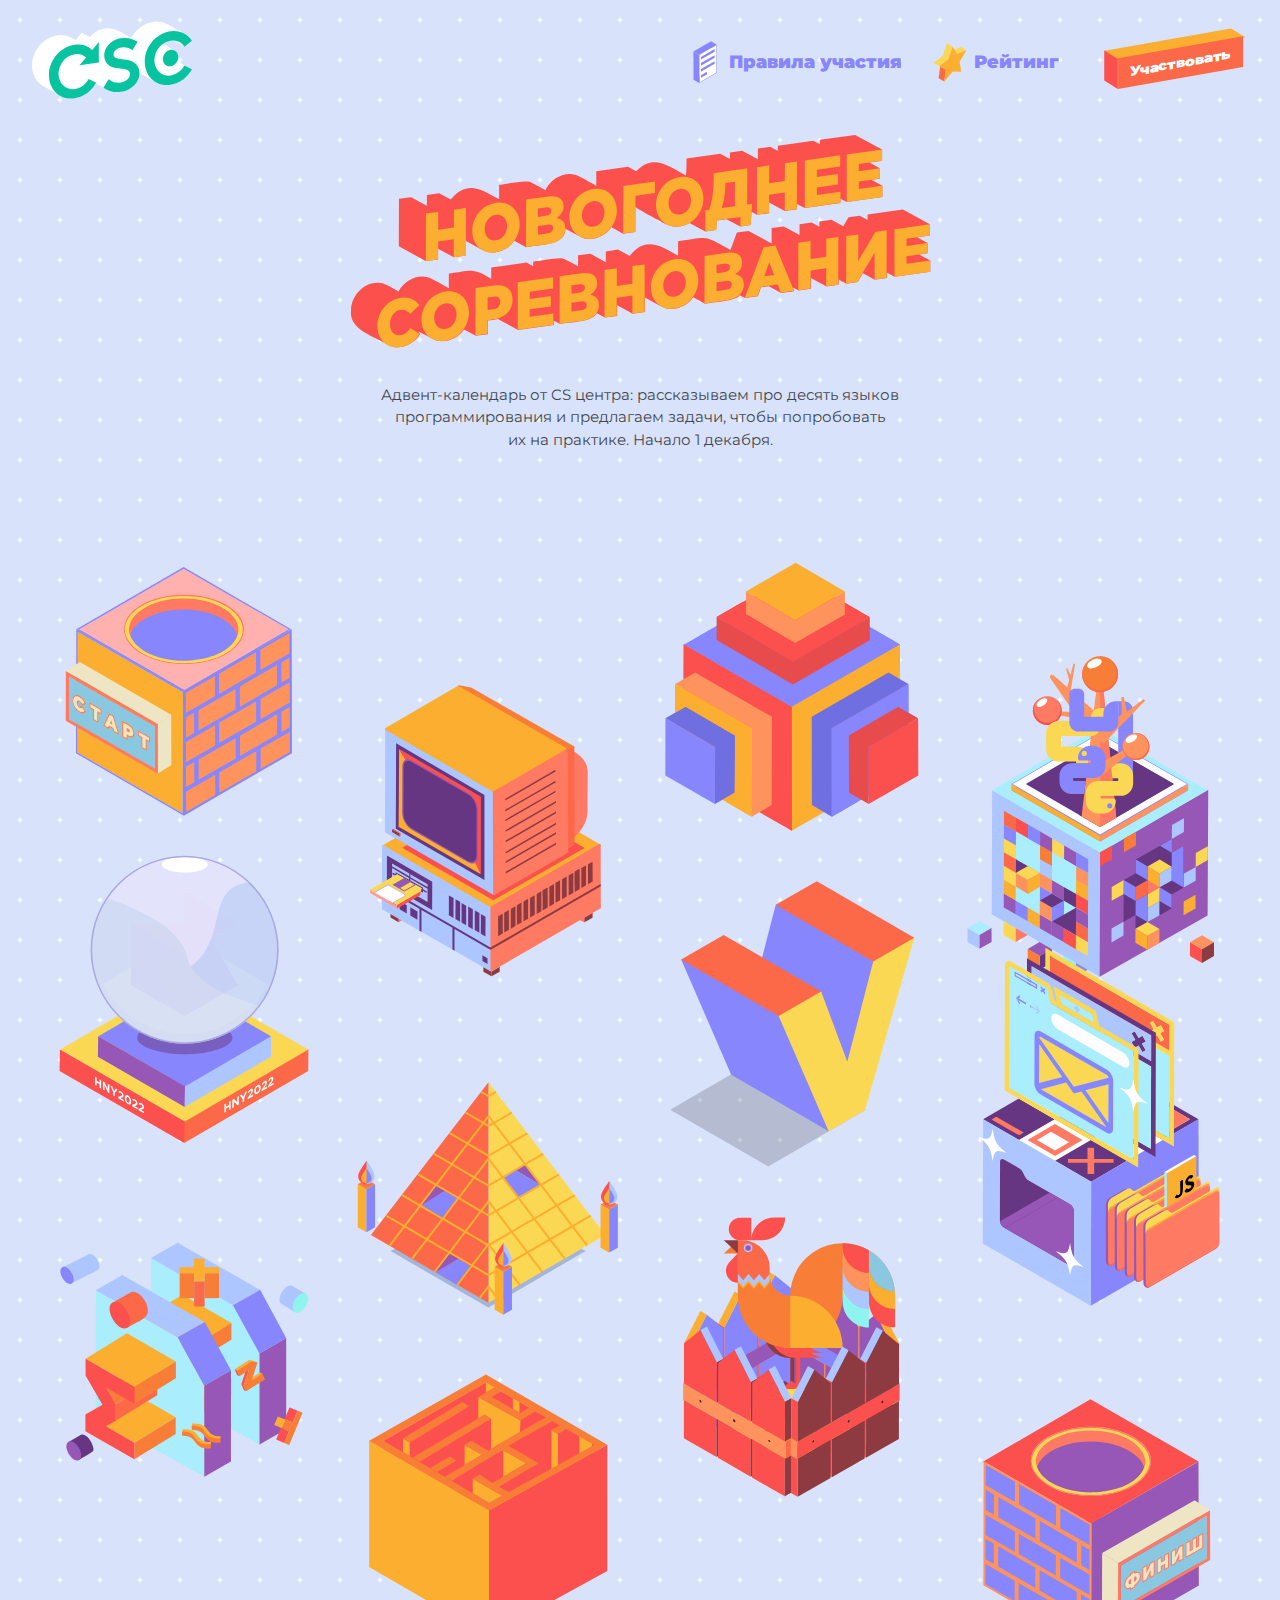
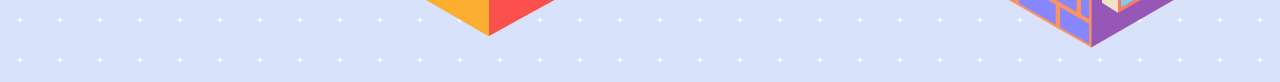
==== commit 80434df6: "fix" ====
--- a/index.html
+++ b/index.html
@@ -1243,19 +1243,15 @@
     <path fill="#ff7a63" d="M368.3 363.4c0-6.9-1.8-13.6-5.2-20-.3-.5-.6-1.1-.9-1.6-.7-1.2-1.5-2.4-2.3-3.6-5.9-8.6-14.9-16.5-26.6-23.3-15.4-8.9-34.3-15.1-54.9-18-9.4-1.4-19.1-2-28.9-2-9.7 0-19.1.7-28.3 2-20.8 2.9-39.8 9.1-55.3 18.1-20 11.6-31.8 26.6-34 42.8-.3 1.9-.4 3.8-.4 5.7v.3h.4v1.4h236v-1.4h.4v-.4z"/>
     <path fill="#fbd854" d="M133.1 365.4h8.2c-.2-16.1 10.2-32.3 31.4-44.6 2.5-1.4 5-2.8 7.7-4.1 1.9-.9 3.8-1.7 5.8-2.6 1.2-.5 2.5-1 3.8-1.5 8.9-3.4 18.5-5.9 28.5-7.6 2.7-.5 5.4-.9 8.1-1.2 7.4-.9 14.8-1.4 22.3-1.4h.2c7.4 0 14.8.5 22 1.3 2.8.3 5.5.7 8.2 1.2 13.8 2.3 26.9 6.2 38.6 11.8.4.2.7.4 1.1.5 2.3 1.1 4.5 2.3 6.6 3.5 6.2 3.6 11.5 7.5 15.9 11.7.1.1.3.2.4.4 1.2 1.2 2.4 2.4 3.4 3.6.2.2.4.5.6.7l.1.1c7.6 8.8 11.4 18.5 11.4 28.2h8.5c.1-17.4-11.4-34.8-34.4-48.1-16.8-9.7-37.4-15.8-59.1-18.4-.3 0-.5-.1-.8-.1-2.4-.3-4.9-.5-7.4-.7-7.7-.6-15.5-.7-23.3-.4h-.3c-9 .4-18 1.3-26.7 2.9-1.2.2-2.5.5-3.7.7-1.9.4-3.8.8-5.6 1.3-.1 0-.1 0-.2.1-13.6 3.3-26.3 8.2-37.4 14.6-22.8 13.3-34.1 30.7-33.9 48.1z"/>
     <path fill="#ffb1b0" d="M278.5 296.9c-9.4-1.4-19.1-2-28.9-2-9.7 0-19.1.7-28.3 2 9.1-1.3 18.6-2 28.3-2 9.8 0 19.5.7 28.9 2zM131.6 363.4c0-1.9.1-3.8.4-5.7-.3 1.9-.5 3.8-.4 5.7v.3-.3zM359.9 338.2c.8 1.2 1.6 2.4 2.3 3.6-.7-1.2-1.5-2.4-2.3-3.6z"/>
-    <path fill="#fb504d" d="M44 363.7h87.6v-.3c0-1.9.1-3.8.4-5.7 2.2-16.2 14.1-31.2 34-42.8 15.5-9 34.5-15.2 55.3-18.1 9.1-1.3 18.6-2 28.3-2 9.9 0 19.6.7 28.9 2 20.6 3 39.5 9.1 54.9 18 11.7 6.8 20.7 14.7 26.6 23.3.8 1.2 1.6 2.4 2.3 3.6.3.5.6 1.1.9 1.6 3.4 6.4 5.1 13.1 5.2 20v.3H462.1l-212.9-123L37.9 363.4l.5.3H44"/>
-    <line x1="249.2" x2="249.2" y1="243.8" y2="243.8" fill="#fb504d"/>
-    <polygon fill="#fb504d" points="249.2,243.8 249.2,243.8 456.3,363.4"/>
+    <path fill="#fb504d" d="m44 365.7 87.6 4v-6.3c0-1.9.1-3.8.4-5.7 2.2-16.2 14.1-31.2 34-42.8 15.5-9 34.5-15.2 55.3-18.1 9.1-1.3 18.6-2 28.3-2 9.9 0 19.6.7 28.9 2 20.6 3 39.5 9.1 54.9 18 11.7 6.8 20.7 14.7 26.6 23.3.8 1.2 1.6 2.4 2.3 3.6.3.5.6 1.1.9 1.6 3.4 6.4 5.1 13.1 5.2 20v6.3l87.6-4 6.1-2-212.9-123L37.9 363.4l.5.3 5.6 2M249.2 243.8l207.1 119.6z"/>
     <path fill="#9657b6" d="M324.9 342c-2.4-1.4-5-2.7-7.6-3.9-42.2-19.9-104.7-18.5-143.9 4-16.1 9.2-25.9 20.7-29.5 32.7 3.6 12.1 13.7 23.7 30 33.1 41.9 23.9 109.9 23.9 151.5 0 16.1-9.2 25.9-20.7 29.5-32.7-1.8-5.8-5-11.6-9.7-17-5.1-5.9-11.8-11.4-20.3-16.2z"/>
   </g>
         <g id="finish-tree">
     <path fill="#87aa4f" d="m123.5 350.3 45.5-66.7h-20.8c-4.9 0-7.8-5.5-5-9.5l59.1-86.6h-12.1c-4.9 0-7.8-5.5-5-9.5l52.1-77.4c4.8-7.3 15.4-7.5 20.4-.4C264.9 110.4 311 178 311 178c2.8 4-.1 9.5-5 9.5h-12.1l59.1 86.6c2.8 4-.1 9.5-5 9.5h-20.8l45.5 66.7c2.8 4-.1 9.5-5 9.5H128.5c-4.9 0-7.8-5.5-5-9.5z"/>
-          <polygon fill="#fbd854" points="248.3,13 260.5,37.6 287.7,41.6 268,60.8 272.6,87.8 248.3,75.1 224,87.8 228.6,60.8 209,41.6 236.2,37.6"/>
-          <polygon fill="#fbae2f" points="248.3,13 248.3,50.4 260.4,37.8"/>
-          <polygon fill="#fbae2f" points="287.7,41.6 248.3,50.4 268,60.7"/>
-          <polygon fill="#fbae2f" points="272.6,87.8 248.3,50.4 248.5,75"/>
-          <polygon fill="#fbae2f" points="224,87.8 248.3,50.4 228.6,60.8"/>
-          <polygon fill="#fbae2f" points="209,41.6 248.3,50.4 236.2,37.6"/>
+          <path fill="#fbd854" d="m248.3 13 12.2 24.6 27.2 4L268 60.8l4.6 27-24.3-12.7L224 87.8l4.6-27L209 41.6l27.2-4z"/>
+          <path fill="#fbae2f" d="M248.3 13v37.4l12.1-12.6zM287.7 41.6l-39.4 8.8L268 60.7z"/>
+          <path fill="#fbae2f" d="m272.6 87.8-24.3-37.4.2 24.6zM224 87.8l24.3-37.4-19.7 10.4z"/>
+          <path fill="#fbae2f" d="m209 41.6 39.3 8.8-12.1-12.8z"/>
           <path fill="#99bf4f" d="m123.5 350.3 45.5-66.7h-20.8c-4.9 0-7.8-5.5-5-9.5l59.1-86.6h-12.1c-4.9 0-7.8-5.5-5-9.5l52.1-77.4c2.5-3.9 6.7-5.7 10.8-5.6v264.9H128.5c-4.9-.1-7.8-5.6-5-9.6z"/>
           <path fill="#fb504d" d="M248.3 426.5v-66.8h-18.9v66.1c6.3.5 12.6.7 18.9.7z"/>
           <path fill="#8d3a40" d="M267.2 425.7v-66h-28.8l8.7 66.8c6.8 0 13.5-.3 20.1-.8z"/>
@@ -1271,62 +1267,47 @@
   </g>
         <g id="finish-front-side">
     <g fill="#9657b6">
-      <line x1="459.7" x2="459.1" y1="606.1" y2="368.1"/>
-      <path d="M461.9 363.2 249.1 486l.7 244.5 212.8-122.9-.7-244.4zm-2.8 4.9.7 238"/>
+      <path d="m459.7 606.1-.6-238M461.9 363.2 249.1 486l.7 244.5 212.8-122.9-.7-244.4zm-2.8 4.9.7 238"/>
     </g>
           <path fill="none" d="M333.8 411.1c-20.7 12-47.8 19-76.9 20 29.1-1 56.2-8 76.9-20 12.5-7.3 21.9-15.9 27.6-25.3-5.7 9.4-15.1 18-27.6 25.3zM131.8 367.1c2 16.6 14.1 32.1 34.7 43.9 22.4 12.9 52.2 20.1 83.8 20.1-31.6 0-61.4-7.1-83.8-20.1-20.6-11.8-32.8-27.3-34.7-43.9zM364.5 379.8c-.9 2-1.9 4-3.1 5.9 1.2-1.9 2.2-3.9 3.1-5.9z"/>
           <path fill="#ff7a63" d="M364.2 362.9c0 16.9-11.1 33.7-33.2 46.6-7.7 4.5-16.3 8.2-25.5 11.1-3.7 1.2-7.6 2.3-11.5 3.2-1.7.4-3.3.8-5 1.1-6.2 1.3-12.5 2.3-18.8 2.9-2.2.2-4.3.4-6.5.6-2.6.2-5.2.3-7.8.4h-.7c-21.3.5-42.9-2.4-62-8.7-8.6-2.8-16.6-6.4-24-10.6-22.3-12.9-33.5-29.7-33.8-46.6h-4c0 1.4.1 2.9.3 4.3 2 16.6 14.1 32.1 34.7 43.9 22.4 12.9 52.2 20.1 83.8 20.1 2.2 0 4.4 0 6.6-.1 29.1-.9 56.2-7.9 76.9-20 12.5-7.3 21.9-15.9 27.6-25.3 1.2-1.9 2.2-3.9 3.1-5.9l.9-2.1c1.8-4.8 2.8-9.8 2.8-14.8h-3.9z"/>
           <path fill="#fbd854" d="M250.9 429.4c8.7-.1 17.4-.7 25.8-1.8 2.9-.4 5.8-.9 8.6-1.4 1.4-.3 2.7-.5 4.1-.8 3.4-.7 6.8-1.5 10.2-2.5.5-.1.9-.2 1.4-.4 11.2-3.2 21.8-7.5 31.1-12.9 22.5-13.1 33.8-30.2 33.8-47.4h-8.5c-.1 15.9-10.5 31.8-31.4 43.9-2.6 1.5-5.3 3-8.2 4.3-.1 0-.2.1-.3.1-4.1 1.9-8.5 3.7-13 5.2-.1 0-.1 0-.2.1-2.7.9-5.5 1.8-8.2 2.5-5.8 1.6-11.8 2.9-18 3.8-3.2.5-6.5.9-9.8 1.3-4.2.4-8.4.7-12.6.8-2 .1-4 .1-6 .1-27.7 0-55.4-6.1-76.5-18.3-21-12.1-31.6-28-31.8-43.9H133c.2 17.2 11.7 34.4 34.5 47.5 7.5 4.3 15.7 7.9 24.5 10.8 18.1 5.9 38.4 8.9 58.6 8.8.1.2.2.2.3.2z"/>
           <path fill="#ffb1b0" d="m365.4 377.7-.9 2.1.9-2.1zM131.5 362.9c0 1.4.1 2.9.3 4.3-.2-1.5-.3-2.9-.3-4.3zM250.2 431.1c2.2 0 4.4 0 6.6-.1-2.1.1-4.4.2-6.6.1z"/>
-          <path fill="#fb504d" d="M43.9 362.9h-5.6l212.2 122.5 211.3-122.5H368.1c0 5.1-.9 10-2.8 14.8l-.9 2.1c-.9 2-1.9 4-3.1 5.9-5.8 9.4-15.1 18.1-27.6 25.3-20.7 12-47.8 19-76.9 20-2.2.1-4.4.1-6.6.1-31.6 0-61.4-7.1-83.8-20.1-20.6-11.9-32.7-27.3-34.7-43.9-.2-1.4-.3-2.8-.3-4.3H43.9"/>
-          <polygon fill="#fb504d" points="43.9,362.9 43.9,362.9 250.5,482.2"/>
+          <path fill="#fb504d" d="M43.9 362.9h-5.6l212.2 122.5 211.3-122.5H368.1c0 5.1-.9 10-2.8 14.8l-.9 2.1c-.9 2-1.9 4-3.1 5.9-5.8 9.4-15.1 18.1-27.6 25.3-20.7 12-47.8 19-76.9 20-2.2.1-4.4.1-6.6.1-31.6 0-61.4-7.1-83.8-20.1-20.6-11.9-32.7-27.3-34.7-43.9-.2-1.4-.3-2.8-.3-4.3H43.9M43.9 362.9l206.6 119.3z"/>
           <g id="finish-btn">
       <path fill="#8ac8e1" d="M478.5 554.3 309 652.2l-.2-84 169.5-97.9.2 84z"/>
             <path fill="#ff7a63" d="m303 564.2.3 97.8 181.6-104.8-.3-97.8L303 564.2zm6 88-.2-84 169.5-97.9.2 84L309 652.2"/>
-            <polygon fill="#eee5c4" points="268.8,542.4 303.5,563.8 485.1,458.9 450.4,437.5"/>
-            <polygon fill="#eee5c4" points="269,542.1 268.7,639.9 303.2,661.3 303.5,563.4"/>
+            <path fill="#eee5c4" d="m268.8 542.4 34.7 21.4 181.6-104.9-34.7-21.4z"/>
+            <path fill="#eee5c4" d="m269 542.1-.3 97.8 34.5 21.4.3-97.9z"/>
             <g>
         <path fill="#ff7a63" d="M327 613.9c-1.5.6-2.9.9-4.1.9-3.5 0-7.2-2.4-7.2-9 0-7.1 4.4-14.4 11.2-18.8v-2.3l10.2-5.9v2.5c1.5-.6 2.9-.9 4.2-.9 4.4 0 7.1 3.3 7.1 8.7 0 7.3-4.4 14.7-11.2 19.1v2.9L327 617v-3.1z"/>
               <path fill="#eee5c4" d="M335.1 584.5c7.2-4.1 11.3-1.8 11.3 4.7 0 6.6-4 13.8-11.2 18v2.8l-6.2 3.6v-2.8c-7.2 4.2-11.3 1.6-11.3-5 0-6.5 4.1-13.6 11.2-17.7v-2.3l6.2-3.6v2.3zm-6.1 19.9v-10.1c-2.9 1.7-5 4.7-4.9 7.9-.1 3.3 2 3.9 4.9 2.2m6.2-3.5c2.9-1.7 4.9-4.7 4.9-7.9s-2-3.8-5-2.1l.1 10"/>
-              <polygon fill="#ff7a63" points="351.2,572.1 361.3,566.2 361.3,574.7 366.3,563.3 375.6,557.9 375.7,588.1 365.6,593.9 365.6,585.5 360.6,596.8 351.3,602.2"/>
-              <polygon fill="#eee5c4" points="373.7,561.4 373.7,586.9 367.6,590.5 367.6,576.1 359,595.4 353.3,598.8 353.2,573.2 359.3,569.7 359.3,584.1 367.9,564.7"/>
-              <polygon fill="#ff7a63" points="379.6,556 389.8,550.1 389.8,559.7 393.7,557.4 393.7,547.8 403.8,542 403.9,572.1 393.8,578 393.7,568.3 389.8,570.6 389.8,580.3 379.7,586.1"/>
-              <polygon fill="#eee5c4" points="401.8,545.4 401.9,571 395.7,574.5 395.7,564.8 387.8,569.4 387.8,579.1 381.7,582.7 381.6,557.1 387.8,553.6 387.8,563.1 395.7,558.6 395.7,549"/>
+              <path fill="#ff7a63" d="m351.2 572.1 10.1-5.9v8.5l5-11.4 9.3-5.4.1 30.2-10.1 5.8v-8.4l-5 11.3-9.3 5.4z"/>
+              <path fill="#eee5c4" d="M373.7 561.4v25.5l-6.1 3.6v-14.4l-8.6 19.3-5.7 3.4-.1-25.6 6.1-3.5v14.4l8.6-19.4z"/>
+              <path fill="#ff7a63" d="m379.6 556 10.2-5.9v9.6l3.9-2.3v-9.6l10.1-5.8.1 30.1-10.1 5.9-.1-9.7-3.9 2.3v9.7l-10.1 5.8z"/>
+              <path fill="#eee5c4" d="m401.8 545.4.1 25.6-6.2 3.5v-9.7l-7.9 4.6v9.7l-6.1 3.6-.1-25.6 6.2-3.5v9.5l7.9-4.5V549z"/>
               <g>
-          <polygon fill="#ff7a63" points="407.8,540 417.9,534.2 417.9,542.6 422.9,531.3 432.2,525.9 432.3,556.1 422.2,561.9 422.2,553.4 417.2,564.8 407.9,570.2"/>
-                <polygon fill="#eee5c4" points="430.2,529.3 430.3,554.9 424.2,558.4 424.2,544 415.6,563.4 409.8,566.7 409.8,541.2 415.9,537.6 415.9,552 424.5,532.7"/>
+          <path fill="#ff7a63" d="m407.8 540 10.1-5.8v8.4l5-11.3 9.3-5.4.1 30.2-10.1 5.8v-8.5l-5 11.4-9.3 5.4z"/>
+                <path fill="#eee5c4" d="m430.2 529.3.1 25.6-6.1 3.5V544l-8.6 19.4-5.8 3.3v-25.5l6.1-3.6V552l8.6-19.3z"/>
         </g>
               <g>
-          <polygon fill="#ff7a63" points="436.2,523.9 446.3,518.1 446.4,537.4 448.7,536.1 448.7,516.7 458.8,510.8 458.9,530.2 461.2,528.9 461.1,509.5 471.3,503.6 471.4,533.8 436.3,554.1"/>
-                <polygon fill="#eee5c4" points="469.3,507.1 469.4,532.6 438.2,550.6 438.2,525.1 444.3,521.5 444.4,540.9 450.7,537.2 450.7,517.9 456.8,514.3 456.9,533.7 463.2,530 463.1,510.7"/>
+          <path fill="#ff7a63" d="m436.2 523.9 10.1-5.8.1 19.3 2.3-1.3v-19.4l10.1-5.9.1 19.4 2.3-1.3-.1-19.4 10.2-5.9.1 30.2-35.1 20.3z"/>
+                <path fill="#eee5c4" d="m469.3 507.1.1 25.5-31.2 18v-25.5l6.1-3.6.1 19.4 6.3-3.7v-19.3l6.1-3.6.1 19.4 6.3-3.7-.1-19.3z"/>
         </g>
       </g>
     </g>
-          <polygon fill="#9657b6" points="250,687.9 251,497.9 455,383.9 459.8,436.9 272.1,543.5 271.8,685.9"/>
+          <path fill="#9657b6" d="m250 687.9 1-190 204-114 4.8 53-187.7 106.6-.3 142.4z"/>
           <g>
       <path fill="#ff935e" d="m251.6 485.8-66-38.1-80.9-46.7-.7-.4-65.3-37.7-.1 48.9v.8l-.1 48.1v.8l-.1 47.3v1.6l-.1 47.3v.8l-.1 48.9 65.3 37.7 81.6 47.1 66 37.4.1-48.2.1-49.7.1-47.3.1-48.9.1-49.7z"/>
-            <polygon fill="#8886fc" points="42.5,565.1 42.3,605 99.8,638.2 99.9,598.2"/>
-            <polygon fill="#8886fc" points="108.3,407.9 108.2,447.9 181.2,490 181.3,450.1"/>
-            <polygon fill="#8886fc" points="189.9,455 189.7,495 247.2,528.1 247.3,488.2"/>
-            <polygon fill="#8886fc" points="230.9,527.7 230.8,567.6 247.1,577 247.2,537.1"/>
-            <polygon fill="#8886fc" points="149.3,480.6 149.2,520.5 222.2,562.7 222.3,522.8"/>
-            <polygon fill="#8886fc" points="189.6,552.9 189.5,592.8 246.9,625.9 247,586"/>
-            <polygon fill="#8886fc" points="230.6,624.7 230.5,664.6 246.8,674 246.9,634.1"/>
-            <polygon fill="#8886fc" points="43,370.2 42.9,410.2 100.3,443.3 100.5,403.4"/>
-            <polygon fill="#8886fc" points="67.7,433.5 67.6,473.4 140.6,515.6 140.8,475.7"/>
-            <polygon fill="#8886fc" points="108,505.8 107.9,545.7 180.9,587.8 181.1,547.9"/>
-            <polygon fill="#8886fc" points="149,577.6 148.9,617.5 222,659.7 222.1,619.8"/>
-            <polygon fill="#8886fc" points="189.3,649.9 189.2,689.8 246.6,722.9 246.8,683"/>
-            <polygon fill="#8886fc" points="67.4,530.5 67.3,570.4 140.4,612.6 140.5,572.7"/>
-            <polygon fill="#8886fc" points="107.7,602.8 107.6,642.7 180.7,684.8 180.8,644.9"/>
+            <path fill="#8886fc" d="m42.5 565.1-.2 39.9 57.5 33.2.1-40zM108.3 407.9l-.1 40 73 42.1.1-39.9zM189.9 455l-.2 40 57.5 33.1.1-39.9zM230.9 527.7l-.1 39.9 16.3 9.4.1-39.9zM149.3 480.6l-.1 39.9 73 42.2.1-39.9zM189.6 552.9l-.1 39.9 57.4 33.1.1-39.9zM230.6 624.7l-.1 39.9 16.3 9.4.1-39.9zM43 370.2l-.1 40 57.4 33.1.2-39.9zM67.7 433.5l-.1 39.9 73 42.2.2-39.9zM108 505.8l-.1 39.9 73 42.1.2-39.9zM149 577.6l-.1 39.9 73.1 42.2.1-39.9zM189.3 649.9l-.1 39.9 57.4 33.1.2-39.9zM67.4 530.5l-.1 39.9 73.1 42.2.1-39.9zM107.7 602.8l-.1 39.9 73.1 42.1.1-39.9z"/>
             <g>
-        <polygon fill="#8886fc" points="42.7,468.1 42.6,508 100.1,541.2 100.2,501.2"/>
+        <path fill="#8886fc" d="m42.7 468.1-.1 39.9 57.5 33.2.1-40z"/>
       </g>
             <g>
-        <polygon fill="#8886fc" points="42.6,516.2 42.5,556.1 58.8,565.5 58.9,525.6"/>
+        <path fill="#8886fc" d="m42.6 516.2-.1 39.9 16.3 9.4.1-39.9z"/>
       </g>
             <g>
-        <polygon fill="#8886fc" points="42.9,419.2 42.8,459.1 59.1,468.5 59.2,428.6"/>
+        <path fill="#8886fc" d="m42.9 419.2-.1 39.9 16.3 9.4.1-39.9z"/>
       </g>
     </g>
   </g>
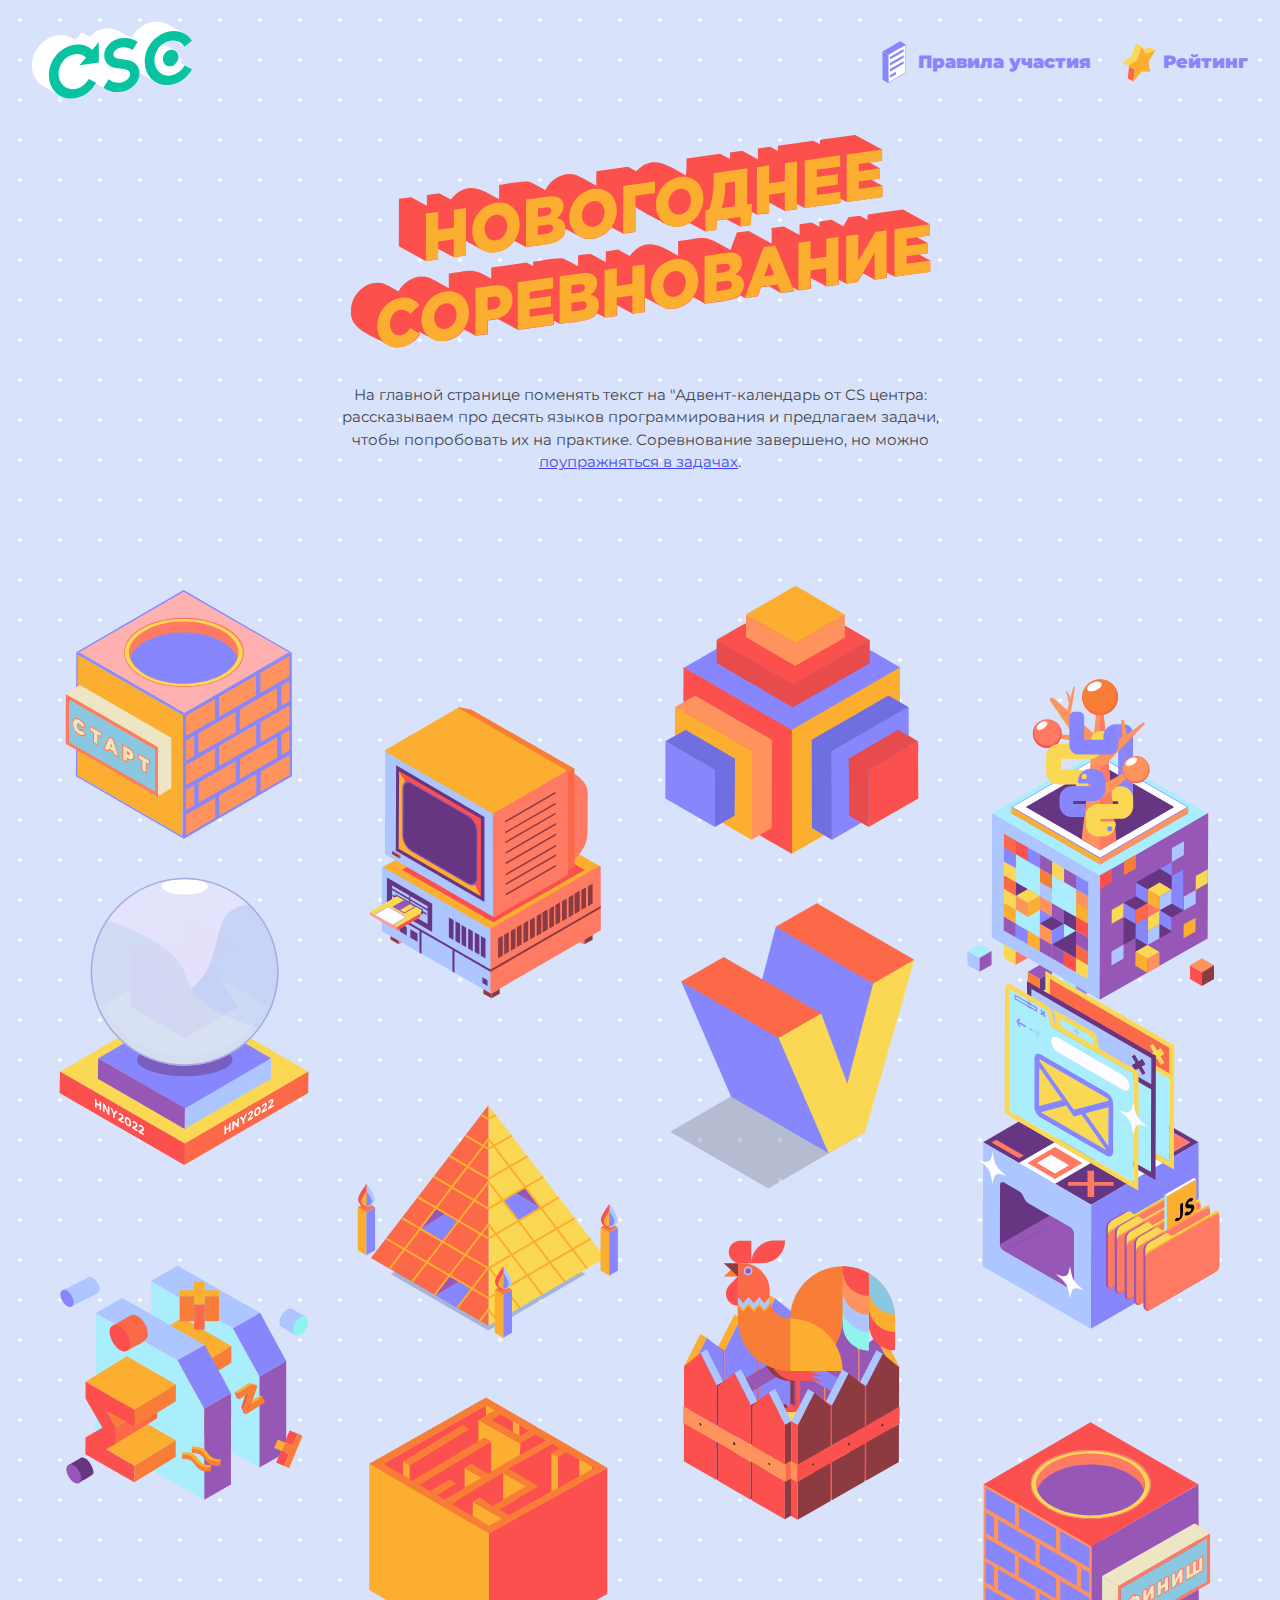
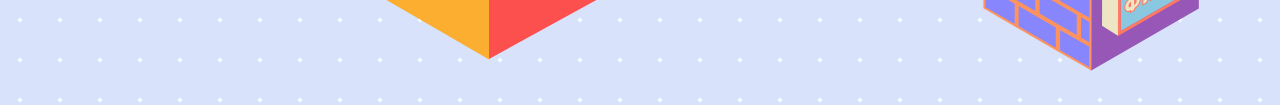
==== commit 0d2967d4: "competition close" ====
--- a/index.html
+++ b/index.html
@@ -42,21 +42,15 @@
       участия</a>
     <a class="header__link" href="/top.html"><img src="img/star.svg" width="48" height="48"
                                                   alt="">Рейтинг</a>
-    <div id="btnModal" class="btn-start">
-      <span class="side-top"></span>
-      <span class="side-left"></span>
-      <span class="side-right">Участвовать</span>
-    </div>
   </div>
 </header>
 
 <img src="img/logo-3.svg" style="width: 90%; max-width: 600px; margin: 0 auto 20px auto;" alt="">
-<p class="subtitle">Адвент-календарь от&nbsp;CS&nbsp;центра: рассказываем про десять языков программирования и&nbsp;предлагаем
-  задачи, чтобы попробовать их&nbsp;на&nbsp;практике.
-  Начало 1&nbsp;декабря.</p>
+<p class="subtitle">На главной странице поменять текст на "Адвент-календарь от CS центра: рассказываем про десять языков программирования и предлагаем задачи, чтобы попробовать их на практике. Соревнование завершено, но можно
+  <a href="https://stepik.org/course/104639/promo" target="_blank" rel="nofollow">поупражняться в задачах</a>.</p>
 
 <div class="steps-wrapper">
-  <div class="step" id="start">
+  <a href="https://stepik.org/course/104639/promo" target="_blank" rel="nofollow" class="step" id="start">
     <div class="svg-wrapper">
       <svg version="1.1" id="Layer_1" xmlns="http://www.w3.org/2000/svg" x="0" y="0" viewBox="0 0 520 972"
            xml:space="preserve">
@@ -235,7 +229,7 @@
         <path fill="#fbae2f" d="m257 868.5 1-190-204-114-.8 53 181.6 104.8.1-.2.3 142.4z" id="btn-hidder"/>
 </svg>
     </div>
-  </div>
+  </a>
   <a href="/perl.html" class="step" id="perl">
     <div class="svg-wrapper">
       <svg xmlns="http://www.w3.org/2000/svg" xmlns:xlink="http://www.w3.org/1999/xlink" xml:space="preserve"
@@ -1316,44 +1310,5 @@
   </a>
 </div>
 
-<div id="regModal" class="modal">
-  <div class="modal-content">
-    <div class="modal-header">
-      <span class="close"><img src="img/cross.svg" width="32" height="32" alt=""></span>
-      <h2>Регистрация в соревновании</h2>
-    </div>
-    <div class="modal-body">
-      <script src="https://yastatic.net/s3/frontend/forms/_/embed.js"></script>
-      <iframe src="https://forms.yandex.ru/cloud/617c0c46f8447da18091c9d4/?iframe=1" frameborder="0"
-              name="ya-form-617c0c46f8447da18091c9d4" width="100%"></iframe>
-
-    </div>
-  </div>
-</div>
-<script>
-  let modal = document.getElementById("regModal");
-  let btn = document.getElementById("start");
-  let btnHeader = document.getElementById("btnModal");
-  let span = document.getElementsByClassName("close")[0];
-
-  btn.onclick = function () {
-    modal.style.display = "block";
-    btn.classList.add('stopped');
-  }
-
-  btnHeader.onclick = function () {
-    modal.style.display = "block";
-  }
-
-  span.onclick = function () {
-    modal.style.display = "none";
-  }
-
-  window.onclick = function (event) {
-    if (event.target == modal) {
-      modal.style.display = "none";
-    }
-  }
-</script>
 </body>
 </html>
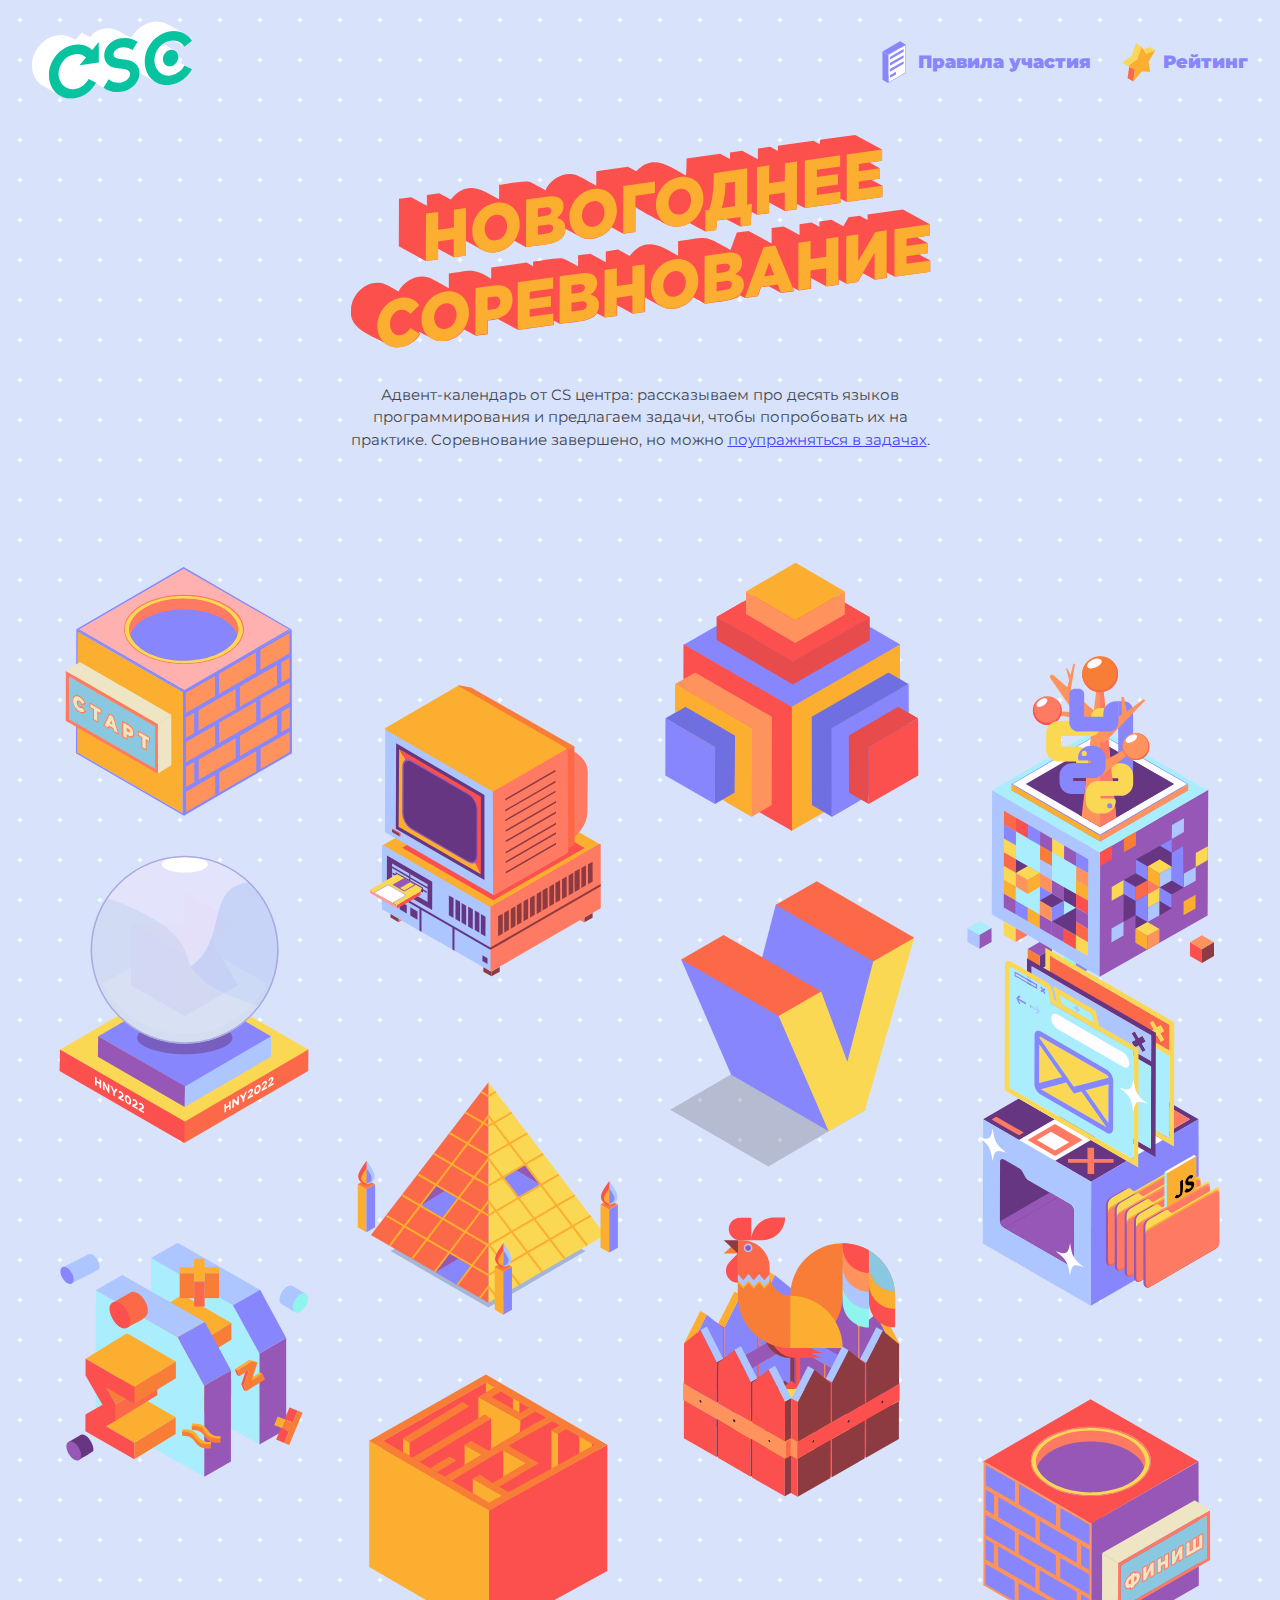
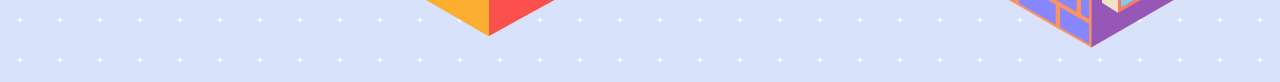
==== commit 90530fc4: "fix" ====
--- a/index.html
+++ b/index.html
@@ -46,7 +46,7 @@
 </header>
 
 <img src="img/logo-3.svg" style="width: 90%; max-width: 600px; margin: 0 auto 20px auto;" alt="">
-<p class="subtitle">На главной странице поменять текст на "Адвент-календарь от CS центра: рассказываем про десять языков программирования и предлагаем задачи, чтобы попробовать их на практике. Соревнование завершено, но можно
+<p class="subtitle">Адвент-календарь от CS центра: рассказываем про десять языков программирования и предлагаем задачи, чтобы попробовать их на практике. Соревнование завершено, но можно
   <a href="https://stepik.org/course/104639/promo" target="_blank" rel="nofollow">поупражняться в задачах</a>.</p>
 
 <div class="steps-wrapper">
